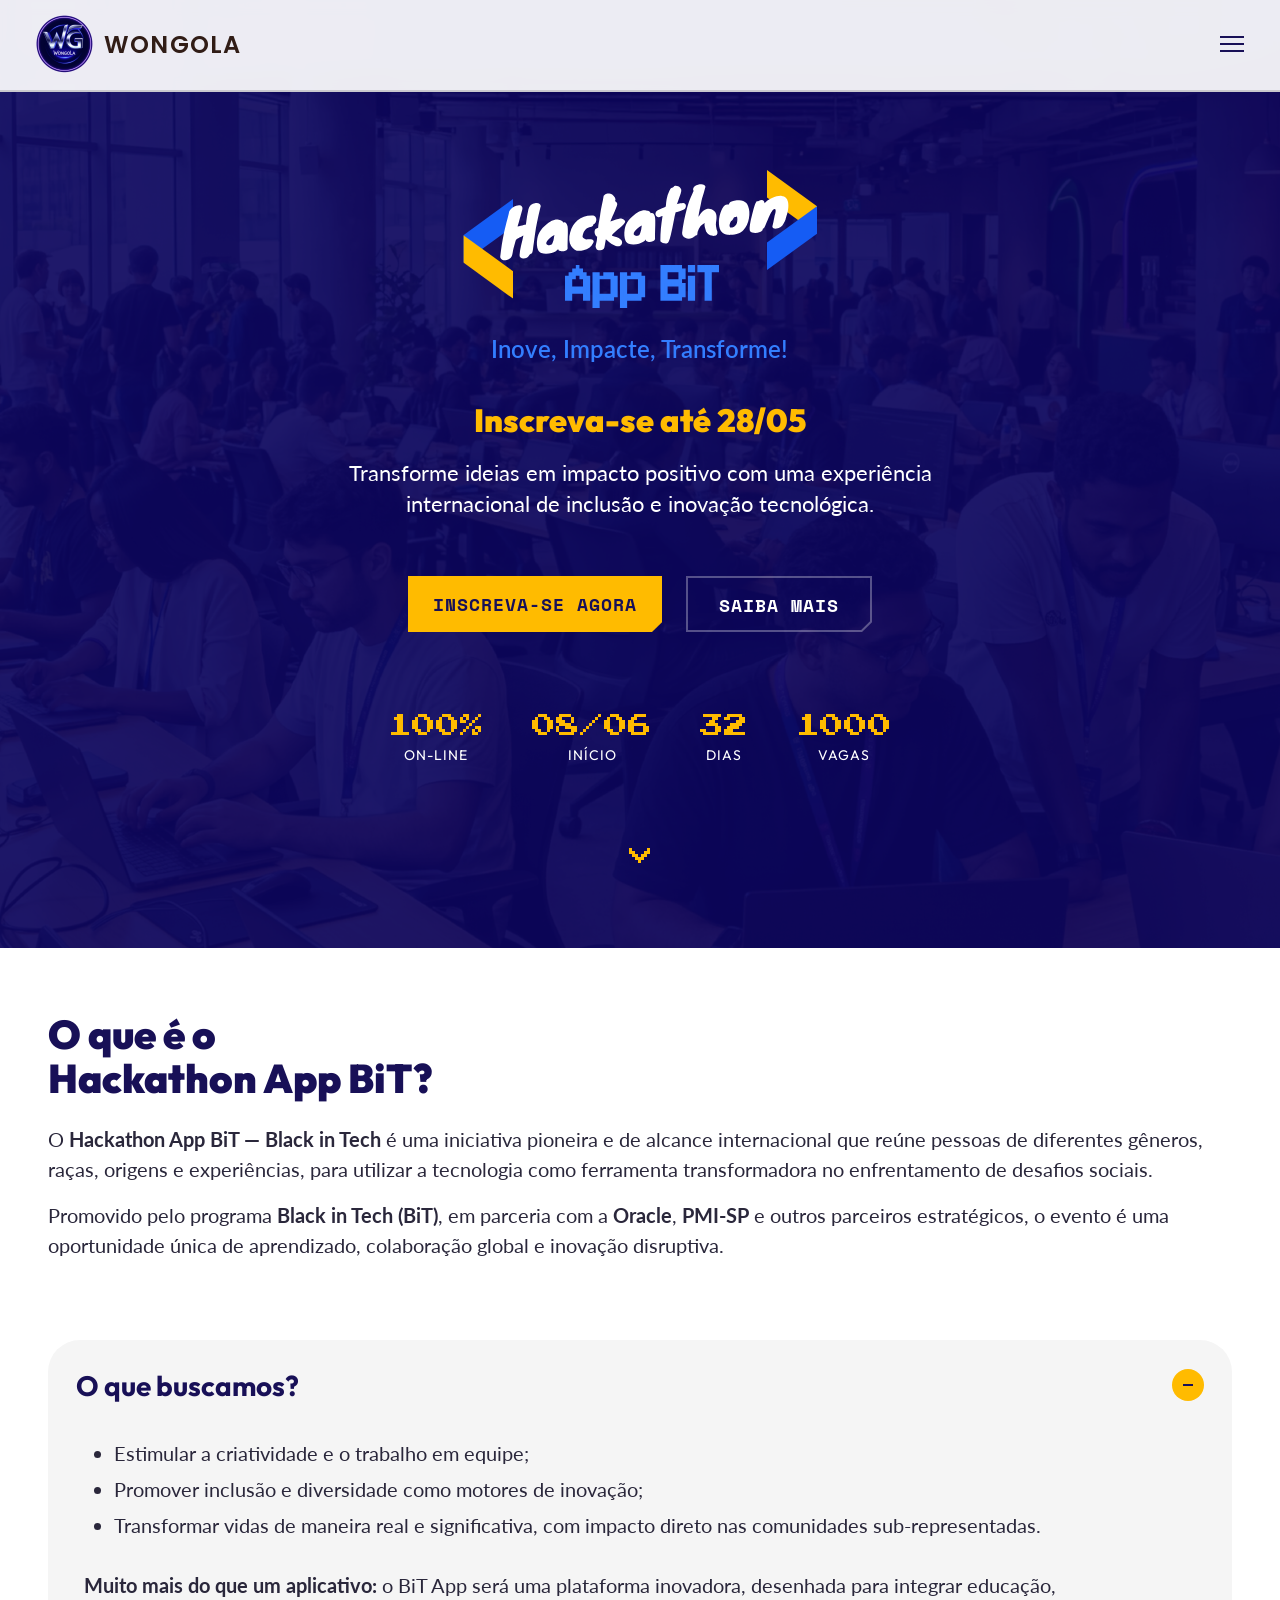
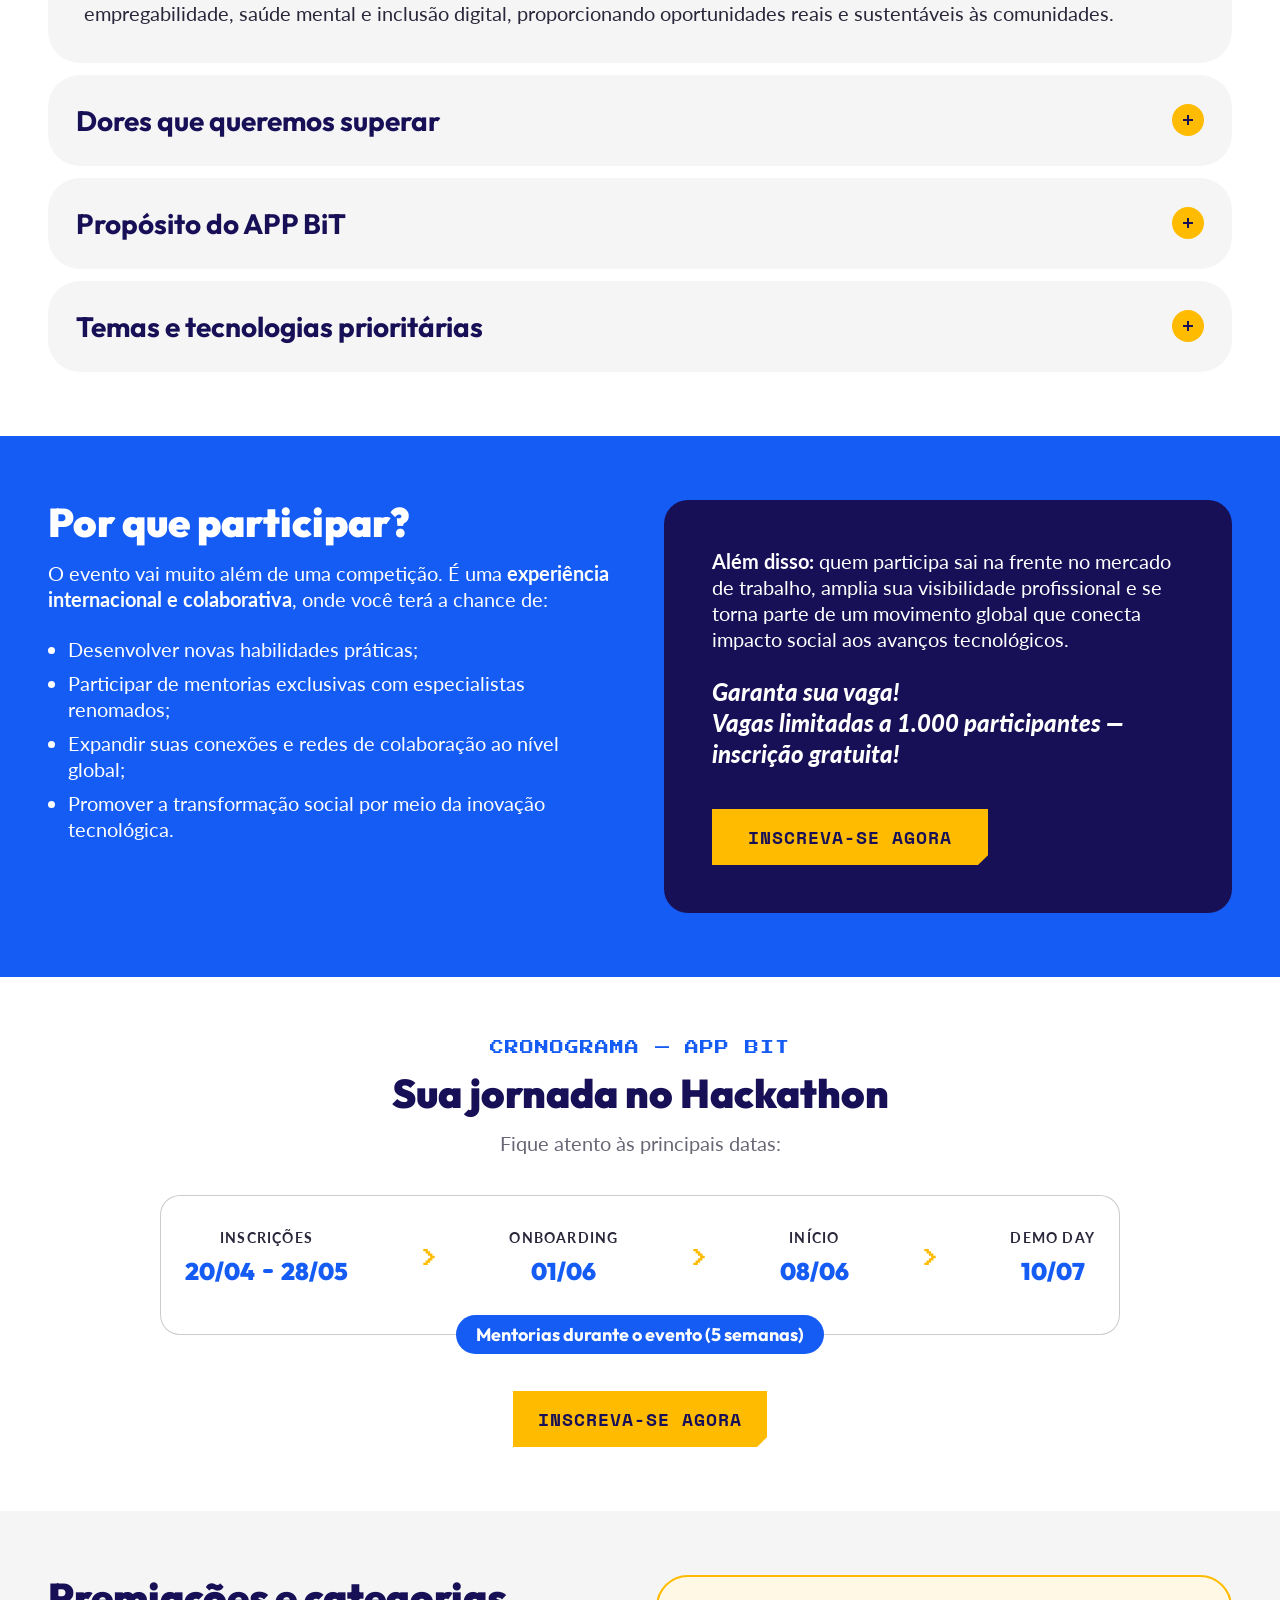
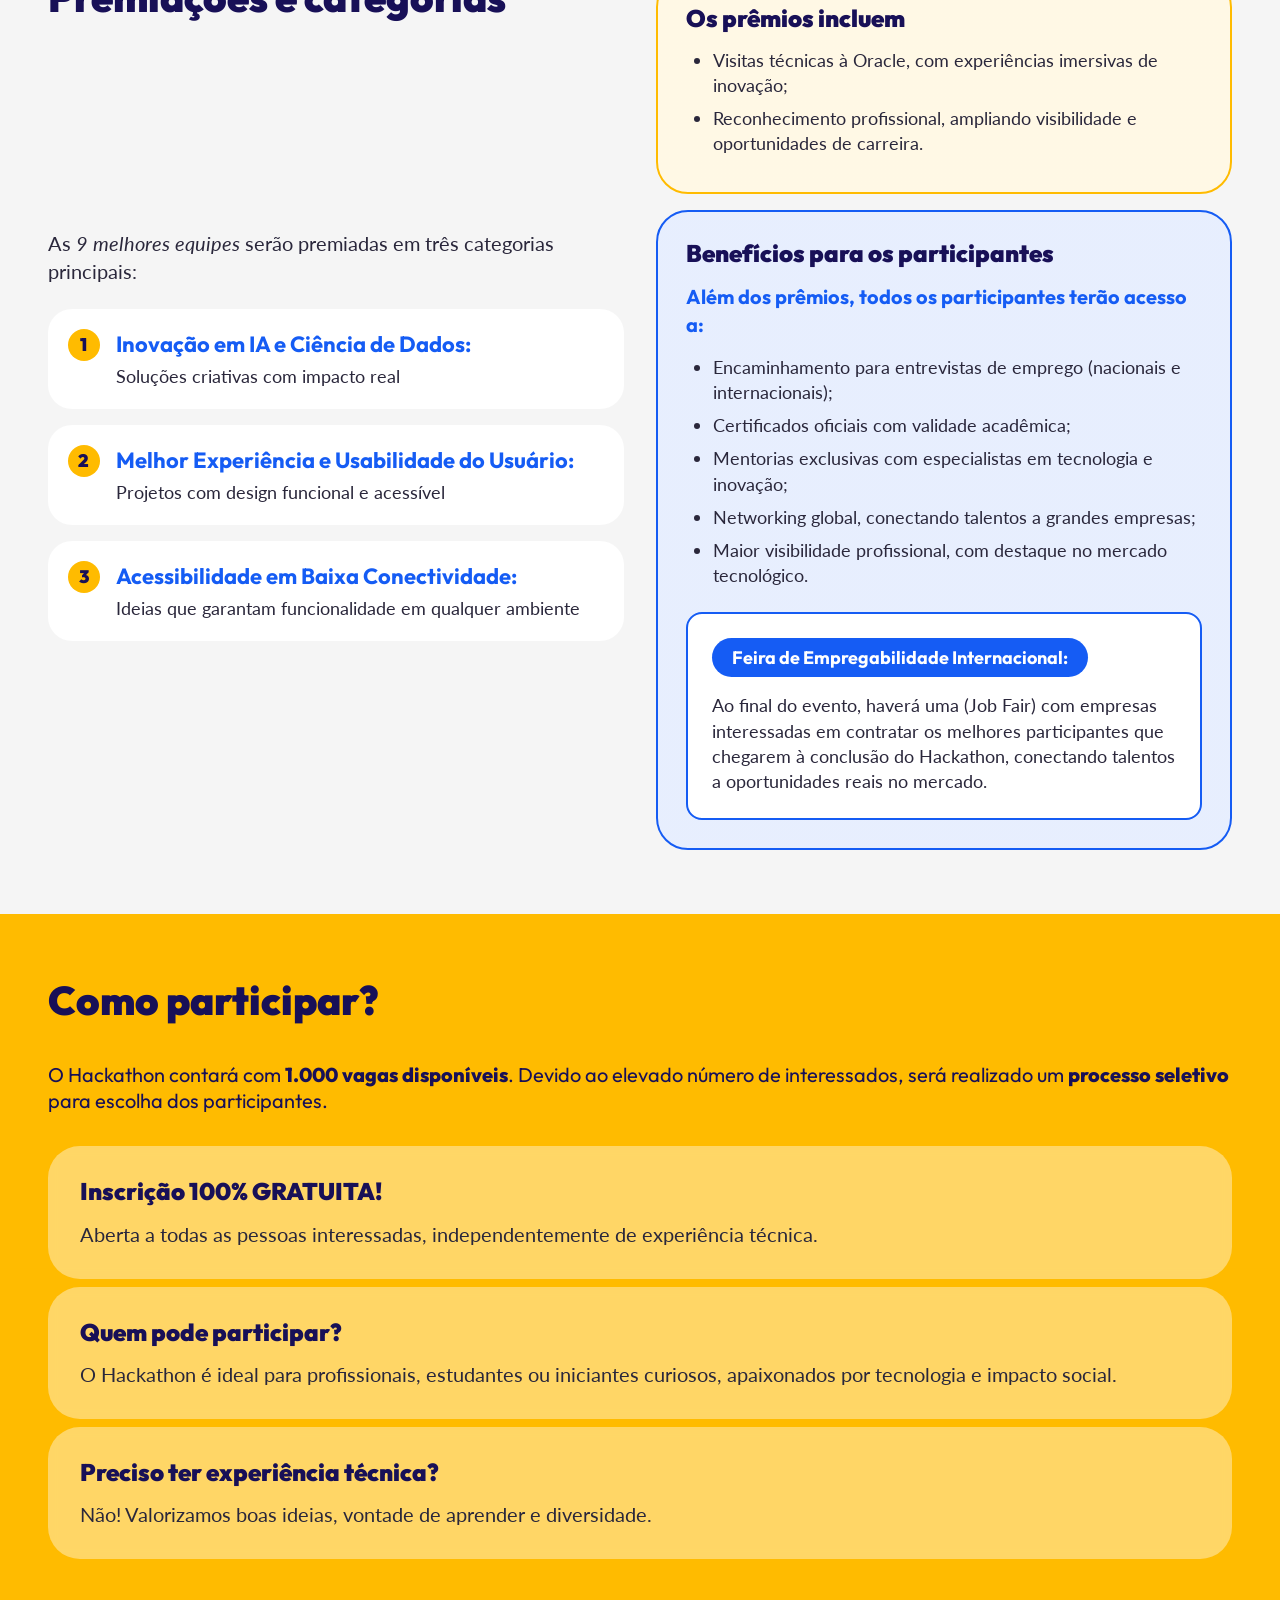
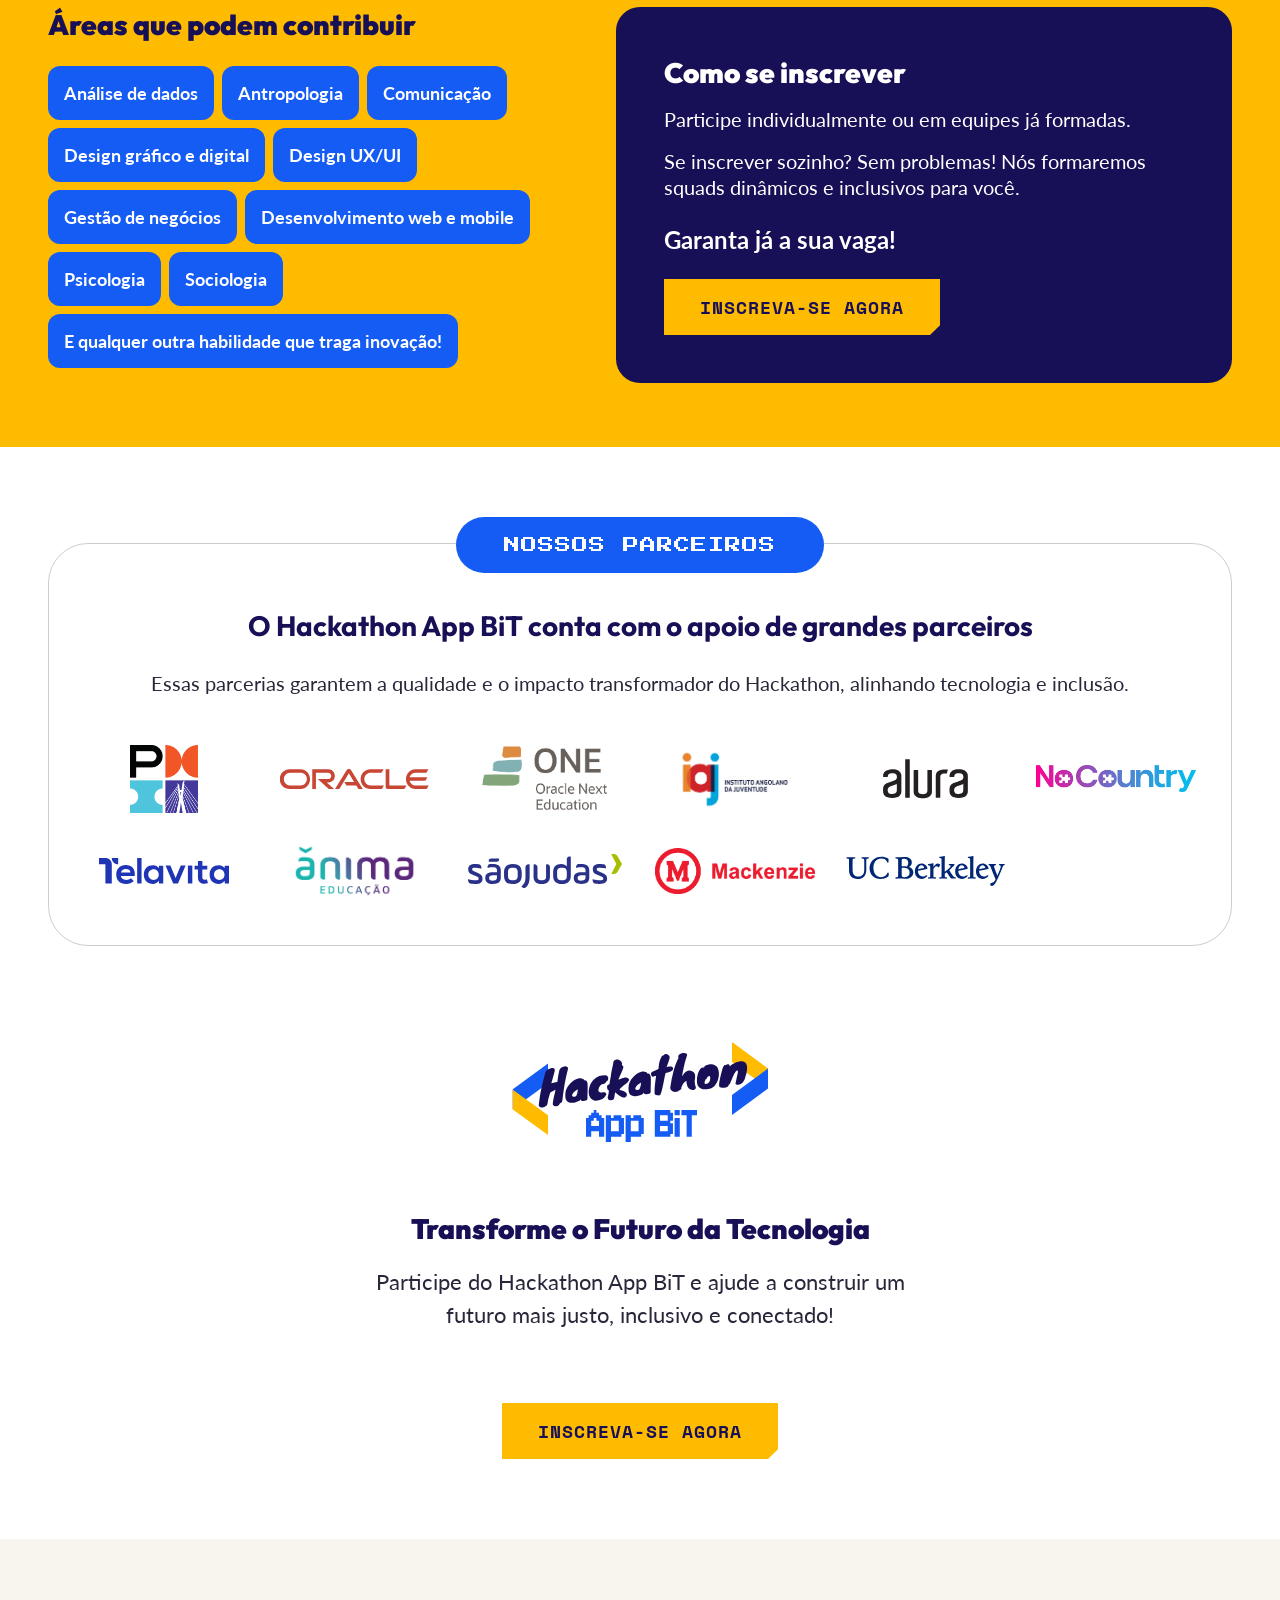
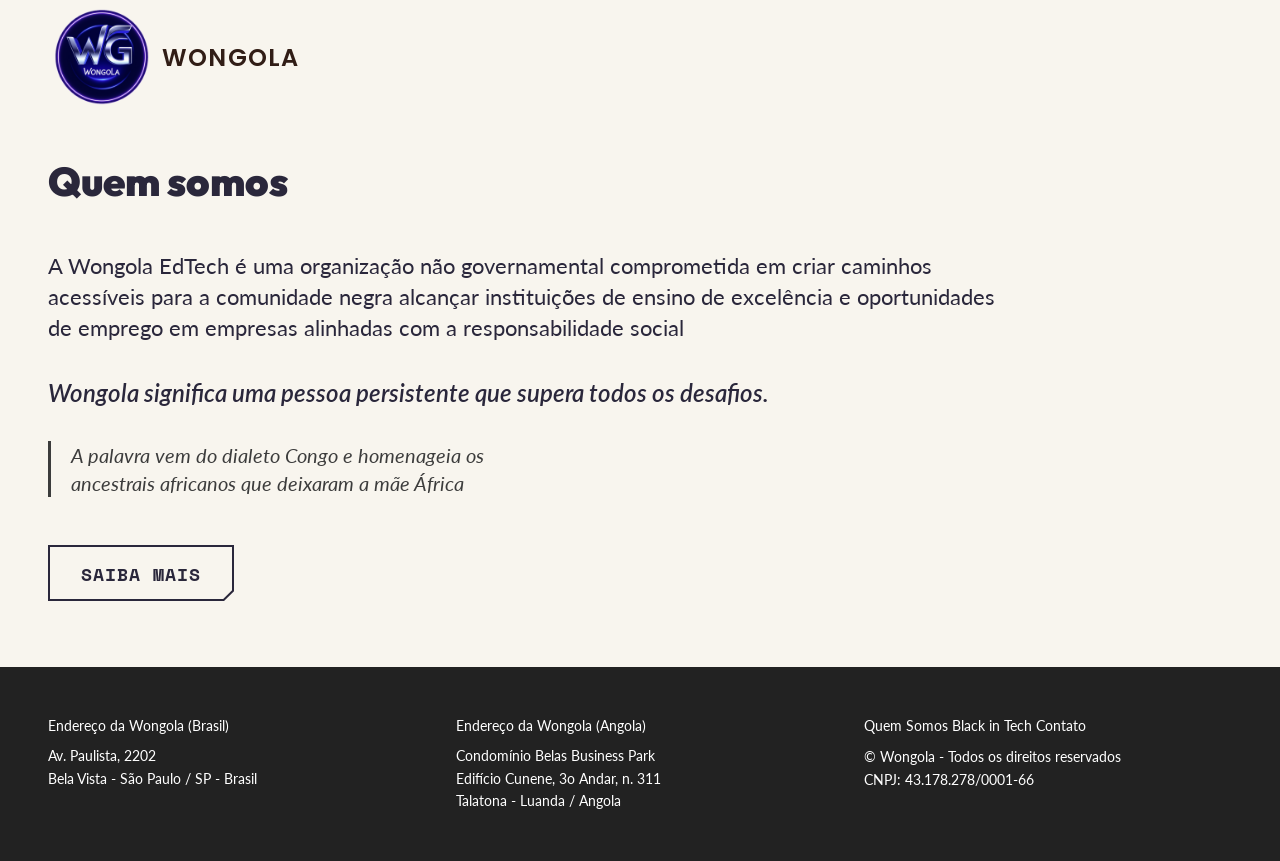
==== index.html @ 010332e9 "Revert "Refatora logos de parceiros: remove inline styles e usa altura fluida via CSS" This reverts " ====
<!DOCTYPE html>
<html lang="pt-BR">
<head>
  <meta charset="UTF-8">
  <meta name="viewport" content="width=device-width, initial-scale=1.0">
  <title>Hackathon App BiT — Wongola</title>
  <meta name="description" content="Participe do maior desafio de 2026: desenvolva o App BiT e crie soluções tecnológicas que transformam vidas.">
  <link rel="preconnect" href="https://fonts.googleapis.com">
  <link rel="preconnect" href="https://fonts.gstatic.com" crossorigin>
  <link href="https://fonts.googleapis.com/css2?family=Lato:wght@400;600;700&family=Outfit:wght@400;500;700;900&family=Poppins:wght@600&family=Press+Start+2P&family=Space+Mono:wght@700&display=swap" rel="stylesheet">
  <link rel="stylesheet" href="styles.css">
  <link rel="stylesheet" href="form-inscricao.css">
</head>
<body>

  <!-- Skip to content -->
  <a href="#sobre" class="sr-only skip-link">Pular para o conteúdo</a>

  <!-- NAV -->
  <nav class="nav" id="nav" aria-label="Navegação principal">
    <a href="https://www.wongola.com.br/" target="_blank" rel="noopener" class="nav-logo">
      <img src="assets/logo-wongola.png" alt="Wongola">
      <span class="nav-logo-text">WONGOLA</span>
    </a>
    <button class="nav-hamburger" aria-label="Menu"><span></span><span></span><span></span></button>
    <div class="nav-menu">
      <a href="#sobre" class="nav-link">Sobre</a>
      <a href="#porque" class="nav-link">Benefícios</a>
      <a href="#cronograma" class="nav-link">Cronograma</a>
      <a href="#premiacoes" class="nav-link">Premiações</a>
      <a href="#como-participar" class="nav-link">Como Participar</a>
      <a href="#parceiros" class="nav-link">Parceiros</a>
      <a href="#wongola" class="nav-link">Idealizadora</a>
      <a href="#inscricao" class="btn btn-nav">
        <svg class="btn-bg" aria-hidden="true" viewBox="0 0 142 40" fill="none"><path d="M0 0H142V33.3333L135.994 40H0V0Z" fill="#FFBB00"/></svg>
        <span>Inscreva-se</span>
      </a>
    </div>
  </nav>

  <div class="page">

  <!-- FLOATING DECORATIONS — positioned absolute in the .page container -->
  <div class="deco" aria-hidden="true">
    <!-- Blue shape top-right hero: x=1280 y=41 533x520 -->
    <img class="d d-hero-big" src="assets/deco-rect-hero-big.svg" alt="">
    <!-- Yellow diamond outline top-left hero: x=94 y=240 153x152 -->
    <img class="d d-hero-diamond" src="assets/deco-rect-hero-small.svg" alt="">
    <!-- Yellow blob left: x=-227 y=888 617x623 -->
    <img class="d d-blob-left" src="assets/deco-rect-blob-left.svg" alt="">
    <!-- Yellow diamond near sobre/porque: x=1015 y=1872 153x152 -->
    <img class="d d-diamond-mid" src="assets/deco-rect-hero-small.svg" alt="">
    <!-- Small filled square: x=1214 y=926 90x90 -->
    <div class="d d-sq-1"></div>
    <!-- Small filled square: x=81 y=1877 90x90 -->
    <div class="d d-sq-2"></div>
    <!-- Medium rotated square: x=1134 y=1972 259x259 -->
    <div class="d d-sq-3"></div>
    <!-- Background near premiacoes -->
    <div class="d d-sq-4"></div>
    <!-- Border near premiacoes -->
    <div class="d d-sq-5"></div>
    <!-- Extra decorations for new sections -->
    <div class="d d-sq-6"></div>
    <div class="d d-sq-7"></div>
  </div>

  <!-- HERO — organic navy shape with photo background -->
  <section class="hero" id="hero" aria-label="Hero">
    <img class="hero-bg" src="assets/hero-bg.png" alt="" aria-hidden="true">
    <div class="hero-content">
      <div class="hero-inner">
        <div class="hero-logo">
          <div class="hero-logo-img">
            <img class="arrow-l" src="assets/arrow-left-v2.svg" alt="">
            <img class="hack-text" src="assets/hackathon-v2.svg" alt="Hackathon">
            <img class="bit-text" src="assets/appbit-v2.svg" alt="App BiT">
            <img class="arrow-r" src="assets/arrow-right-v2.svg" alt="">
          </div>
          <p class="hero-tagline">Inove, Impacte, Transforme!</p>
        </div>
        <div class="hero-text">
          <h1 class="sr-only">Hackathon App BiT — Wongola</h1>
          <p class="hero-deadline">Inscreva-se até 28/05</p>
          <p class="hero-desc">Transforme ideias em impacto positivo com uma experiência internacional de inclusão e inovação tecnológica.</p>
        </div>
        <div class="hero-buttons">
        <a href="#inscricao" class="btn btn-primary">
          <svg class="btn-bg" aria-hidden="true" viewBox="0 0 254 56" fill="none"><path d="M0 0H254V46.1754L244.008 56H0V0Z" fill="#FFBB00"/></svg>
          <span>Inscreva-se Agora</span>
        </a>
        <a href="#sobre" class="btn btn-outline">
          <svg class="btn-bg" aria-hidden="true" viewBox="0 0 186 56" fill="none" preserveAspectRatio="none"><path d="M185 1V45.7559L175.615 55H1V1H185Z" stroke="white" stroke-opacity="0.3" stroke-width="2"/></svg>
          <span>Saiba Mais</span>
        </a>
        </div>
      </div>
      <div class="hero-stats">
        <div class="stat"><span class="stat-val">100%</span><span class="stat-lbl">ON-LINE</span></div>
        <div class="stat"><span class="stat-val">08/06</span><span class="stat-lbl">INÍCIO</span></div>
        <div class="stat"><span class="stat-val">32</span><span class="stat-lbl">DIAS</span></div>
        <div class="stat"><span class="stat-val">1000</span><span class="stat-lbl">VAGAS</span></div>
      </div>
      <a href="#sobre" class="hero-arrow"><img src="assets/icon-arrow-down.svg" alt="Ver mais"></a>
    </div>
  </section>

  <!-- O QUE É O HACKATHON APP BIT? — organic shaped photo left + text right -->
  <section class="sobre" id="sobre">
    <div class="sobre-wrap">
      <div class="sobre-img anim"><img src="assets/sobre-photo-v2.png" alt="Participantes"></div>
      <div class="sobre-content anim">
        <h2 class="h2-sobre">O que é o<br>Hackathon App BiT?</h2>
        <p class="body-sobre">O <strong>Hackathon App BiT — Black in Tech</strong> é uma iniciativa pioneira e de alcance internacional que reúne pessoas de diferentes gêneros, raças, origens e experiências, para utilizar a tecnologia como ferramenta transformadora no enfrentamento de desafios sociais.</p>
        <p class="body-sobre">Promovido pelo programa <strong>Black in Tech (BiT)</strong>, em parceria com a <strong>Oracle</strong>, <strong>PMI-SP</strong> e outros parceiros estratégicos, o evento é uma oportunidade única de aprendizado, colaboração global e inovação disruptiva.</p>
      </div>
    </div>
  </section>

  <!-- CONTENT ACCORDION — collapsible items -->
  <section class="content-accordion" id="content-accordion">
    <div class="content-accordion-wrap">
      <div class="cacc-item cacc-open" data-cacc>
        <button class="cacc-header" aria-expanded="true" aria-controls="cacc-panel-1">
          <span class="cacc-title">O que buscamos?</span>
          <img class="cacc-icon" src="assets/icon-chevron-down.svg" alt="" aria-hidden="true">
        </button>
        <div class="cacc-body" id="cacc-panel-1" role="region" aria-labelledby="cacc-title-1">
          <div class="cacc-content">
            <ul>
              <li>Estimular a criatividade e o trabalho em equipe;</li>
              <li>Promover inclusão e diversidade como motores de inovação;</li>
              <li>Transformar vidas de maneira real e significativa, com impacto direto nas comunidades sub-representadas.</li>
            </ul>
            <p><strong>Muito mais do que um aplicativo:</strong> o BiT App será uma plataforma inovadora, desenhada para integrar educação, empregabilidade, saúde mental e inclusão digital, proporcionando oportunidades reais e sustentáveis às comunidades.</p>
          </div>
        </div>
      </div>
      <div class="cacc-item" data-cacc>
        <button class="cacc-header" aria-expanded="false" aria-controls="cacc-panel-2">
          <span class="cacc-title">Dores que queremos superar</span>
          <img class="cacc-icon" src="assets/icon-chevron-right.svg" alt="" aria-hidden="true">
        </button>
        <div class="cacc-body" id="cacc-panel-2" role="region">
          <div class="cacc-content">
            <p>O Hackathon App BiT foi idealizado para enfrentar problemas históricos que limitam a inclusão de comunidades sub-representadas, especialmente da população negra, no mercado de tecnologia.</p>
            <p><strong>Os desafios incluem:</strong></p>
            <ul>
              <li>Baixa autoestima e o sentimento de inadequação, gerados pela exclusão social;</li>
              <li>Desigualdade socioeconômica, que restringe o acesso a oportunidades;</li>
              <li>Falta de senso de pertencimento, que dificulta trajetórias no setor tecnológico;</li>
              <li>Conexões restritas, que limitam o networking estratégico em ambientes profissionais.</li>
            </ul>
            <p>Nosso objetivo é <strong>romper essas barreiras</strong> e criar soluções tecnológicas que abram portas, capacitem talentos e transformem vidas.</p>
          </div>
        </div>
      </div>
      <div class="cacc-item" data-cacc>
        <button class="cacc-header" aria-expanded="false" aria-controls="cacc-panel-3">
          <span class="cacc-title">Propósito do APP BiT</span>
          <img class="cacc-icon" src="assets/icon-chevron-right.svg" alt="" aria-hidden="true">
        </button>
        <div class="cacc-body" id="cacc-panel-3" role="region">
          <div class="cacc-content">
            <p>Desenvolvido com o suporte tecnológico da <strong>Oracle, o BiT App</strong> será muito mais do que uma ferramenta digital: será um <strong>motor de transformação social</strong>, com metas claras e impacto real nas seguintes áreas:</p>
            <ul>
              <li>Educação de qualidade: Reduzir a evasão nos programas de formação;</li>
              <li>Empregabilidade: Facilitar o acesso a oportunidades de trabalho e estágios;</li>
              <li>Engajamento: Criar dinâmicas que conectem comunidades e profissionais;</li>
              <li>Mentorias personalizadas: Atender necessidades individuais de forma eficiente;</li>
              <li>Bem-estar emocional: Oferecer suporte psicológico aos participantes e suas famílias;</li>
              <li>Políticas públicas inclusivas: Fornecer dados que subsidiem iniciativas governamentais;</li>
              <li>Networking estratégico: Ampliar conexões e oportunidades no mercado global.</li>
            </ul>
          </div>
        </div>
      </div>
      <div class="cacc-item" data-cacc>
        <button class="cacc-header" aria-expanded="false" aria-controls="cacc-panel-4">
          <span class="cacc-title">Temas e tecnologias prioritárias</span>
          <img class="cacc-icon" src="assets/icon-chevron-right.svg" alt="" aria-hidden="true">
        </button>
        <div class="cacc-body" id="cacc-panel-4" role="region">
          <div class="cacc-content">
            <p>Durante o Hackathon, os participantes desenvolverão soluções voltadas para os seguintes desafios:</p>
            <ol>
              <li><strong>Agentes Inteligentes:</strong> Sistemas baseados em IA que percebem ambientes, tomam decisões e agem de forma autônoma;</li>
              <li><strong>Inclusão Digital e Social:</strong> Soluções tecnológicas que combatam a exclusão digital e empoderem comunidades sub-representadas;</li>
              <li><strong>Inteligência Artificial (IA):</strong> Ferramentas escaláveis para resolver problemas reais com inovação;</li>
              <li><strong>Saúde Mental:</strong> Soluções acessíveis para promover bem-estar psicológico de forma abrangente;</li>
              <li><strong>Usabilidade Offline e Online:</strong> Tecnologias que funcionem mesmo em ambientes com conectividade limitada.</li>
            </ol>
          </div>
        </div>
      </div>
    </div>
  </section>

  <!-- POR QUE PARTICIPAR — blue organic blob IS the section shape -->
  <section class="porque" id="porque">
    <img class="porque-bg" src="assets/porque-blue-blob-v2.svg" alt="" aria-hidden="true">
    <div class="porque-overlay">
      <div class="porque-text anim">
        <h2 class="h2 white">Por que participar?</h2>
        <p class="porque-intro">O evento vai muito além de uma competição. É uma <strong>experiência internacional e colaborativa</strong>, onde você terá a chance de:</p>
        <ul class="porque-list">
          <li>Desenvolver novas habilidades práticas;</li>
          <li>Participar de mentorias exclusivas com especialistas renomados;</li>
          <li>Expandir suas conexões e redes de colaboração ao nível global;</li>
          <li>Promover a transformação social por meio da inovação tecnológica.</li>
        </ul>
      </div>
      <img class="porque-photo anim" src="assets/porque-photo.png" alt="Hackathon participantes">
      <div class="porque-cta-box anim">
        <img class="porque-cta-shape" src="assets/porque-navy-blob.svg" alt="" aria-hidden="true">
        <div class="porque-cta-content">
          <p class="porque-cta-text"><strong>Além disso:</strong> quem participa sai na frente no mercado de trabalho, amplia sua visibilidade profissional e se torna parte de um movimento global que conecta impacto social aos avanços tecnológicos.</p>
          <p class="porque-cta-vagas"><em>Garanta sua vaga!</em><br><em>Vagas limitadas a 1.000 participantes — inscrição gratuita!</em></p>
          <a href="#inscricao" class="btn btn-primary-v2">
            <svg class="btn-bg" aria-hidden="true" viewBox="0 0 276 56" fill="none"><path d="M0 0H276V46.1754L266.008 56H0V0Z" fill="#FFBB00"/></svg>
            <span>Inscreva-se Agora</span>
          </a>
        </div>
      </div>
    </div>
  </section>

  <!-- CRONOGRAMA -->
  <section class="crono" id="cronograma">
    <div class="crono-wrap">
      <p class="label center">Cronograma — APP BIT</p>
      <h2 class="h2 center">Sua jornada no Hackathon</h2>
      <p class="crono-subtitle">Fique atento às principais datas:</p>
      <div class="timeline anim">
        <div class="tl-row">
          <div class="tl-item">
            <span class="tl-lbl">Inscrições</span>
            <div class="tl-dates"><span class="tl-date">20/04</span><span class="tl-dash"></span><span class="tl-date">28/05</span></div>
          </div>
          <svg class="tl-chev" aria-hidden="true" viewBox="0 0 15 21" fill="none"><path d="M0 21V18H3V15H6V12H9V9H6V6H3V3H0V0H6V3H9V6H12V9H15V12H12V15H9V18H6V21H0Z" fill="#FFBB00"/></svg>
          <div class="tl-item"><span class="tl-lbl">Onboarding</span><span class="tl-date">01/06</span></div>
          <svg class="tl-chev" aria-hidden="true" viewBox="0 0 15 21" fill="none"><path d="M0 21V18H3V15H6V12H9V9H6V6H3V3H0V0H6V3H9V6H12V9H15V12H12V15H9V18H6V21H0Z" fill="#FFBB00"/></svg>
          <div class="tl-item"><span class="tl-lbl">Início</span><span class="tl-date">08/06</span></div>
          <svg class="tl-chev" aria-hidden="true" viewBox="0 0 15 21" fill="none"><path d="M0 21V18H3V15H6V12H9V9H6V6H3V3H0V0H6V3H9V6H12V9H15V12H12V15H9V18H6V21H0Z" fill="#FFBB00"/></svg>
          <div class="tl-item"><span class="tl-lbl">Demo Day</span><span class="tl-date">10/07</span></div>
        </div>
        <div class="tl-pill">Mentorias durante o evento (5 semanas)</div>
      </div>
      <div class="crono-cta">
        <a href="#inscricao" class="btn btn-primary">
          <svg class="btn-bg" aria-hidden="true" viewBox="0 0 254 56" fill="none"><path d="M0 0H254V46.1754L244.008 56H0V0Z" fill="#FFBB00"/></svg>
          <span>Inscreva-se Agora</span>
        </a>
      </div>
    </div>
  </section>

  <!-- PREMIAÇÕES E CATEGORIAS -->
  <section class="premiacoes" id="premiacoes">
    <img class="premiacoes-bg" src="assets/premiacoes-bg-v2.svg" alt="" aria-hidden="true">

    <div class="premiacoes-wrap">

      <img class="premiacoes-photo" src="assets/premiacoes-photo.png" alt="Participantes do Hackathon">

      <!-- Title: full container width, Figma y=138 -->
      <h2 class="h2 anim">Premiações e categorias</h2>

      <!-- Left column: intro + categories, Figma w=601 pt-16 -->
      <div class="premiacoes-top anim">
        <p class="premiacoes-intro">As <em>9 melhores equipes</em> serão premiadas em três categorias principais:</p>
        <div class="premiacoes-categories">
          <div class="cat-card">
            <div class="cat-number">1</div>
            <div class="cat-content">
              <h3 class="cat-title">Inovação em IA e Ciência de Dados:</h3>
              <p class="cat-desc">Soluções criativas com impacto real</p>
            </div>
          </div>
          <div class="cat-card">
            <div class="cat-number">2</div>
            <div class="cat-content">
              <h3 class="cat-title">Melhor Experiência e Usabilidade do Usuário:</h3>
              <p class="cat-desc">Projetos com design funcional e acessível</p>
            </div>
          </div>
          <div class="cat-card">
            <div class="cat-number">3</div>
            <div class="cat-content">
              <h3 class="cat-title">Acessibilidade em Baixa Conectividade:</h3>
              <p class="cat-desc">Ideias que garantam funcionalidade em qualquer ambiente</p>
            </div>
          </div>
        </div>
      </div>

      <!-- Bottom row: two prize cards + trophy, Figma y=762 gap=48 -->
      <div class="premiacoes-bottom anim">
        <div class="prize-card prize-card-yellow">
          <h3 class="prize-card-title">Os prêmios incluem</h3>
          <ul class="prize-list">
            <li>Visitas técnicas à Oracle, com experiências imersivas de inovação;</li>
            <li>Reconhecimento profissional, ampliando visibilidade e oportunidades de carreira.</li>
          </ul>
        </div>
        <div class="prize-card prize-card-blue">
          <h3 class="prize-card-title">Benefícios para os participantes</h3>
          <p class="prize-card-subtitle">Além dos prêmios, todos os participantes terão acesso a:</p>
          <ul class="prize-list">
            <li>Encaminhamento para entrevistas de emprego (nacionais e internacionais);</li>
            <li>Certificados oficiais com validade acadêmica;</li>
            <li>Mentorias exclusivas com especialistas em tecnologia e inovação;</li>
            <li>Networking global, conectando talentos a grandes empresas;</li>
            <li>Maior visibilidade profissional, com destaque no mercado tecnológico.</li>
          </ul>
          <div class="prize-feira-box">
            <span class="prize-feira-badge">Feira de Empregabilidade Internacional:</span>
            <p class="prize-feira-desc">Ao final do evento, haverá uma (Job Fair) com empresas interessadas em contratar os melhores participantes que chegarem à conclusão do Hackathon, conectando talentos a oportunidades reais no mercado.</p>
          </div>
        </div>
        <!-- Trophy: absolute within bottom row, Figma x=27 y=307 -->
        <div class="premiacoes-trophy" aria-hidden="true">
          <img class="trophy-bg-shape" src="assets/trophy-bg.svg" alt="">
          <img class="trophy-union" src="assets/trophy-union.svg" alt="">
          <img class="trophy-cup-v2" src="assets/trophy-cup-v2.svg" alt="">
          <img class="trophy-pillars-v2" src="assets/trophy-pillars-v2.svg" alt="">
        </div>
      </div>

    </div>
  </section>

  <!-- COMO PARTICIPAR -->
  <section class="como" id="como-participar">
    <img class="como-bg" src="assets/como-bg.svg" alt="" aria-hidden="true">
    <div class="como-wrap">
      <h2 class="h2 anim">Como participar?</h2>
      <p class="como-intro anim">O Hackathon contará com <strong>1.000 vagas disponíveis</strong>. Devido ao elevado número de interessados, será realizado um <strong>processo seletivo</strong> para escolha dos participantes.</p>

      <!-- 3 info cards in a row -->
      <div class="como-cards anim">
        <div class="como-card">
          <h3 class="como-card-title">Inscrição 100% GRATUITA!</h3>
          <p class="como-card-desc">Aberta a todas as pessoas interessadas, independentemente de experiência técnica.</p>
        </div>
        <div class="como-card">
          <h3 class="como-card-title">Quem pode participar?</h3>
          <p class="como-card-desc">O Hackathon é ideal para profissionais, estudantes ou iniciantes curiosos, apaixonados por tecnologia e impacto social.</p>
        </div>
        <div class="como-card">
          <h3 class="como-card-title">Preciso ter experiência técnica?</h3>
          <p class="como-card-desc">Não! Valorizamos boas ideias, vontade de aprender e diversidade.</p>
        </div>
      </div>

      <!-- Bottom area: areas left + inscription right -->
      <div class="como-bottom">
        <!-- Areas tags -->
        <div class="como-areas anim">
          <h3 class="como-areas-title">Áreas que podem contribuir</h3>
          <div class="como-tags">
            <span class="como-tag">Análise de dados</span>
            <span class="como-tag">Antropologia</span>
            <span class="como-tag">Comunicação</span>
            <span class="como-tag">Design gráfico e digital</span>
            <span class="como-tag">Design UX/UI</span>
            <span class="como-tag">Gestão de negócios</span>
            <span class="como-tag">Desenvolvimento web e mobile</span>
            <span class="como-tag">Psicologia</span>
            <span class="como-tag">Sociologia</span>
            <span class="como-tag" style="width:286px">E qualquer outra habilidade que traga inovação!</span>
          </div>
        </div>

        <div class="como-right anim">
          <img class="como-inscr-bg" src="assets/como-inscr-bg.svg" alt="" aria-hidden="true">
          <img class="como-steps-img" src="assets/como-steps.svg" alt="" aria-hidden="true">
          <div class="como-inscr-content">
            <h3 class="como-inscr-title">Como se inscrever</h3>
            <p>Participe individualmente ou em equipes já formadas.</p>
            <p>Se inscrever sozinho? Sem problemas! Nós formaremos squads dinâmicos e inclusivos para você.</p>
            <div class="como-inscr-cta-group">
              <p class="como-inscr-cta-text"><strong>Garanta já a sua vaga!</strong></p>
              <div class="como-cta-row">
              <a href="#inscricao" class="btn btn-primary-v2">
                <svg class="btn-bg" aria-hidden="true" viewBox="0 0 276 56" fill="none"><path d="M0 0H276V46.1754L266.008 56H0V0Z" fill="#FFBB00"/></svg>
                <span>Inscreva-se Agora</span>
              </a>
              </div>
            </div>
          </div>
          <img class="como-arrow" src="assets/como-arrow.svg" alt="" aria-hidden="true">
        </div>
      </div>
    </div>
  </section>

  <!-- PARCEIROS -->
  <section class="parceiros" id="parceiros">
    <div class="parceiros-box anim">
      <span class="parceiros-pill">NOSSOS PARCEIROS</span>
      <div class="parceiros-text">
        <h2 class="parceiros-title"><strong>O Hackathon App BiT conta com o apoio de grandes parceiros</strong></h2>
        <p class="parceiros-subtitle">Essas parcerias garantem a qualidade e o impacto transformador do Hackathon, alinhando tecnologia e inclusão.</p>
      </div>
      <div class="parceiros-grid">
        <div class="parceiros-row">
          <div class="parc-tooltip-wrap">
            <img src="assets/parc-pmi.png" alt="PMI-SP" class="parc-logo" style="width:68px;height:68px">
            <span class="parc-tooltip">Gestão do Programa e Projetos</span>
          </div>
          <div class="parc-tooltip-wrap">
            <img src="assets/parc-oracle.svg" alt="Oracle" class="parc-logo" style="width:150px;height:19px">
            <span class="parc-tooltip">Parceiro Tecnológico</span>
          </div>
          <div class="parc-tooltip-wrap">
            <img src="assets/parc-oracle-one.png" alt="Oracle Next Education" class="parc-logo" style="width:127px;height:68px">
            <span class="parc-tooltip">Parceiro Tecnológico</span>
          </div>
          <div class="parc-tooltip-wrap">
            <img src="assets/parc-iaj.png" alt="Instituto Angolano da Juventude" class="parc-logo" style="width:120px;height:60px">
            <span class="parc-tooltip">Parceiro Institucional</span>
          </div>
          <div class="parc-tooltip-wrap">
            <img src="assets/parc-alura.svg" alt="Alura" class="parc-logo" style="width:85px;height:40px">
            <span class="parc-tooltip">Parceiro de Metodologia</span>
          </div>
          <div class="parc-tooltip-wrap">
            <img src="assets/parc-nocountry.png" alt="NoCountry" class="parc-logo" style="width:180px;height:30px">
            <span class="parc-tooltip">Parceiro na Gestão de Equipes</span>
          </div>
        </div>
        <div class="parceiros-row">
          <div class="parc-tooltip-wrap">
            <img src="assets/parc-telavita.svg" alt="Telavita" class="parc-logo" style="width:130px;height:26px">
            <span class="parc-tooltip">Parceiro em Requisitos de Saúde Mental</span>
          </div>
          <div class="parc-tooltip-wrap">
            <img src="assets/parc-anima.png" alt="Ânima" class="parc-logo" style="width:123px;height:52px">
            <span class="parc-tooltip">Parceiro Educacional</span>
          </div>
          <div class="parc-tooltip-wrap">
            <img src="assets/parc-saojudas.svg" alt="São Judas Tadeu" class="parc-logo" style="width:155px;height:34px">
            <span class="parc-tooltip">Comunidades Educacionais</span>
          </div>
          <div class="parc-tooltip-wrap">
            <img src="assets/parc-mackenzie.png" alt="Mackenzie" class="parc-logo" style="width:160px;height:46px">
            <span class="parc-tooltip">Comunidades Educacionais</span>
          </div>
          <div class="parc-tooltip-wrap">
            <img src="assets/parc-ucberkeley.svg" alt="UC Berkeley" class="parc-logo" style="width:171px;height:32px">
            <span class="parc-tooltip">Parceiro Educacional Internacional</span>
          </div>
        </div>
      </div>
    </div>
  </section>

  <!-- CTA + LOGO FINAL -->
  <section class="cta-final">
    <div class="cta-final-wrap anim">
      <div class="cta-final-logo">
        <div class="cta-final-logo-img">
          <img class="arrow-l" src="assets/cta-arrow-l.svg" alt="">
          <img class="hack-text" src="assets/cta-hackathon.svg" alt="Hackathon">
          <img class="bit-text" src="assets/cta-appbit.svg" alt="App BiT">
          <img class="arrow-r" src="assets/cta-arrow-r.svg" alt="">
        </div>
      </div>
      <div class="cta-final-text">
        <h2 class="cta-final-title">Transforme o Futuro da Tecnologia</h2>
        <p class="cta-final-desc">Participe do Hackathon App BiT e ajude a construir um futuro mais justo, inclusivo e conectado!</p>
      </div>
      <a href="#inscricao" class="btn btn-primary-v2">
        <svg class="btn-bg" aria-hidden="true" viewBox="0 0 276 56" fill="none"><path d="M0 0H276V46.1754L266.008 56H0V0Z" fill="#FFBB00"/></svg>
        <span>Inscreva-se Agora</span>
      </a>
    </div>
  </section>

  <!-- WONGOLA — cream bg, Africa illustration -->
  <section class="wongola" id="wongola">
    <!-- Africa illustration right side -->
    <div class="wongola-africa" aria-hidden="true">
      <img class="wongola-africa-bg" src="assets/wongola-bg-shape.svg" alt="">
      <img class="wongola-africa-border" src="assets/wongola-border-deco.svg" alt="">
      <div class="wongola-africa-map">
        <img class="wongola-map-main" src="assets/africa-map.svg" alt="">
        <img class="wongola-map-dot" src="assets/africa-dot.svg" alt="">
      </div>
    </div>

    <div class="wongola-wrap anim">
      <div class="wongola-logo">
        <img src="assets/logo-wongola.png" alt="Wongola">
        <span class="wongola-logo-text">WONGOLA</span>
      </div>
      <div class="wongola-content">
        <h2 class="h2">Quem somos</h2>
        <p class="body">A Wongola EdTech é uma organização não governamental comprometida em criar caminhos acessíveis para a comunidade negra alcançar instituições de ensino de excelência e oportunidades de emprego em empresas alinhadas com a responsabilidade social</p>
        <p class="wongola-quote">Wongola significa uma pessoa persistente que supera todos os desafios.</p>
        <div class="wongola-blockquote">
          <p>A palavra vem do dialeto Congo e homenageia os ancestrais africanos que deixaram a mãe África</p>
        </div>
      </div>
      <a href="https://www.wongola.com.br/" target="_blank" rel="noopener" class="btn btn-outline-dark">
        <svg class="btn-bg" aria-hidden="true" viewBox="0 0 186 56" fill="none" preserveAspectRatio="none"><path d="M185 1V45.7559L175.615 55H1V1H185Z" stroke="#2a273b" stroke-width="2"/></svg>
        <span>Saiba Mais</span>
      </a>
    </div>
  </section>

  <!-- FOOTER -->
  <footer class="footer">
    <div class="footer-wrap">
      <div class="footer-col">
        <p class="footer-heading">Endereço da Wongola (Brasil)</p>
        <p><a href="https://maps.google.com/?q=Av.+Paulista+2202+Bela+Vista+São+Paulo+SP+Brasil" target="_blank" rel="noopener">Av. Paulista, 2202<br>Bela Vista - São Paulo / SP - Brasil</a></p>
      </div>
      <div class="footer-col">
        <p class="footer-heading">Endereço da Wongola (Angola)</p>
        <p><a href="https://maps.google.com/?q=Belas+Business+Park+Talatona+Luanda+Angola" target="_blank" rel="noopener">Condomínio Belas Business Park<br>Edifício Cunene, 3o Andar, n. 311<br>Talatona - Luanda / Angola</a></p>
      </div>
      <div class="footer-col">
        <div class="footer-links">
          <nav aria-label="Links do rodapé">
          <a href="https://www.wongola.com.br/quemsomos.html" target="_blank" rel="noopener">Quem Somos</a>
          <a href="https://www.wongola.com.br/bit.html" target="_blank" rel="noopener">Black in Tech</a>
          <a href="https://www.wongola.com.br/contato.html" target="_blank" rel="noopener">Contato</a>
          </nav>
        </div>
        <p>&copy; Wongola - Todos os direitos reservados</p>
        <p>CNPJ: 43.178.278/0001-66</p>
      </div>
    </div>
  </footer>

  </div><!-- .page -->

  <!-- MODAL INSCRIÇÃO (fora do .page para não herdar zoom) -->
  <div class="modal-overlay" id="modal-inscricao" hidden>
    <button class="modal-close" id="modal-close" aria-label="Fechar">&times;</button>
    <div class="modal" role="dialog" aria-modal="true" aria-labelledby="modal-title">
      <h2 id="modal-title" class="sr-only">Inscrição — Hackathon App BiT</h2>
      <form class="modal-form" id="form-inscricao" novalidate>
        <div class="form-stepper-wrap">
          <div class="stepper" id="stepper">
            <div class="step-indicator active" data-step="0"><span>1</span><small>Dados pessoais</small></div>
            <div class="step-connector"></div>
            <div class="step-indicator" data-step="1"><span>2</span><small>Perfil e diversidade</small></div>
            <div class="step-connector"></div>
            <div class="step-indicator" data-step="2"><span>3</span><small>Técnico e profissional</small></div>
            <div class="step-connector"></div>
            <div class="step-indicator" data-step="3"><span>4</span><small>LGPD</small></div>
          </div>
        </div>
        <p class="form-required-note">Todos os campos são obrigatórios.</p>
        <!-- STEP 1: Dados Pessoais -->
        <div class="form-step active" data-form-step="0">
          <h3 class="form-step-title">Dados Pessoais</h3>
          <div class="form-group">
            <label class="form-label" for="nome">Nome completo <span class="req">*</span></label>
            <input class="form-input" type="text" id="nome" name="nome" required placeholder="Seu nome completo">
            <span class="form-error" role="alert" hidden>Por favor, informe seu nome completo.</span>
          </div>
          <div class="form-group">
            <label class="form-label" for="email">Email <span class="req">*</span></label>
            <input class="form-input" type="email" id="email" name="email" required placeholder="seu@email.com">
            <span class="form-error" role="alert" hidden>Por favor, informe um email válido.</span>
          </div>
          <div class="form-row">
            <div class="form-group">
              <label class="form-label" for="nacionalidade">Nacionalidade <span class="req">*</span></label>
              <select class="form-select" id="nacionalidade" name="nacionalidade" required>
                <option value="">Selecione...</option>
                <option value="Angola">Angola</option>
                <option value="Brasil">Brasil</option>
                <option value="Cabo Verde">Cabo Verde</option>
                <option value="Guiné-Bissau">Guiné-Bissau</option>
                <option value="Guiné Equatorial">Guiné Equatorial</option>
                <option value="Moçambique">Moçambique</option>
                <option value="Portugal">Portugal</option>
                <option value="São Tomé e Príncipe">São Tomé e Príncipe</option>
                <option value="Timor-Leste">Timor-Leste</option>
                <option value="Outro">Outro país</option>
              </select>
              <span class="form-error" role="alert" hidden>Por favor, selecione sua nacionalidade.</span>
            </div>
            <div class="form-group">
              <label class="form-label" for="pais-residencia">País de residência <span class="req">*</span></label>
              <select class="form-select" id="pais-residencia" name="pais_residencia" required>
                <option value="">Selecione...</option>
                <option value="Angola">Angola</option>
                <option value="Brasil">Brasil</option>
                <option value="Cabo Verde">Cabo Verde</option>
                <option value="Guiné-Bissau">Guiné-Bissau</option>
                <option value="Guiné Equatorial">Guiné Equatorial</option>
                <option value="Moçambique">Moçambique</option>
                <option value="Portugal">Portugal</option>
                <option value="São Tomé e Príncipe">São Tomé e Príncipe</option>
                <option value="Timor-Leste">Timor-Leste</option>
                <option value="Outro">Outro país</option>
              </select>
              <span class="form-error" role="alert" hidden>Por favor, selecione o país de residência.</span>
            </div>
          </div>
          <div class="form-group">
            <label class="form-label" for="whatsapp">WhatsApp com código do país <span class="req">*</span></label>
            <input class="form-input" type="tel" id="whatsapp" name="whatsapp" required placeholder="+55 11 99999-9999">
            <small class="form-hint">Número válido de WhatsApp para adicioná-lo(a) ao grupo oficial.</small>
            <span class="form-error" role="alert" hidden>Informe um número de WhatsApp válido (ex: +55 11 99999-9999).</span>
          </div>
          <fieldset class="form-group">
            <legend class="form-label">Possui perfil no LinkedIn? <span class="req">*</span></legend>
            <div class="form-radio-group" data-name="linkedin">
              <label class="form-radio-label"><input type="radio" name="linkedin" value="Não" required> Não</label>
              <label class="form-radio-label"><input type="radio" name="linkedin" value="Sim"> Sim</label>
            </div>
            <span class="form-error" role="alert" hidden>Por favor, selecione uma opção.</span>
          </fieldset>
          <div class="form-group form-conditional" id="linkedin-url-group" hidden>
            <label class="form-label" for="linkedin-url">Link do seu LinkedIn</label>
            <input class="form-input" type="url" id="linkedin-url" name="linkedin_url" placeholder="https://linkedin.com/in/seu-perfil">
            <span class="form-error" role="alert" hidden>Informe uma URL válida do LinkedIn.</span>
          </div>
        </div>
        <!-- STEP 2: Motivação e Perfil -->
        <div class="form-step" data-form-step="1">
          <h3 class="form-step-title">Motivação e Perfil</h3>
          <fieldset class="form-group">
            <legend class="form-label">Principal motivação para participar <span class="req">*</span></legend>
            <div class="form-radio-group" data-name="motivacao">
              <label class="form-radio-label"><input type="radio" name="motivacao" value="Aprender algo novo" required> Aprender algo novo</label>
              <label class="form-radio-label"><input type="radio" name="motivacao" value="Desenvolver um projeto"> Desenvolver um projeto</label>
              <label class="form-radio-label"><input type="radio" name="motivacao" value="Trabalhar em equipe"> Trabalhar em equipe</label>
              <label class="form-radio-label"><input type="radio" name="motivacao" value="Conhecer pessoas e empresas"> Conhecer pessoas e empresas</label>
              <label class="form-radio-label"><input type="radio" name="motivacao" value="Buscar oportunidades profissionais"> Buscar oportunidades profissionais</label>
              <label class="form-radio-label"><input type="radio" name="motivacao" value="Resolver desafios reais"> Resolver desafios reais</label>
              <label class="form-radio-label"><input type="radio" name="motivacao" value="Outro"> Outro</label>
            </div>
            <input class="form-input form-other-input" type="text" name="motivacao_outro" placeholder="Especifique..." hidden>
            <span class="form-error" role="alert" hidden>Por favor, selecione uma opção.</span>
          </fieldset>
          <fieldset class="form-group">
            <legend class="form-label">Horas semanais disponíveis <span class="req">*</span></legend>
            <div class="form-radio-group" data-name="horas">
              <label class="form-radio-label"><input type="radio" name="horas" value="Até 5 horas" required> Até 5 horas</label>
              <label class="form-radio-label"><input type="radio" name="horas" value="6 a 10 horas"> 6 a 10 horas</label>
              <label class="form-radio-label"><input type="radio" name="horas" value="11 a 15 horas"> 11 a 15 horas</label>
              <label class="form-radio-label"><input type="radio" name="horas" value="16 a 20 horas"> 16 a 20 horas</label>
              <label class="form-radio-label"><input type="radio" name="horas" value="Mais de 20 horas"> Mais de 20 horas</label>
              <label class="form-radio-label"><input type="radio" name="horas" value="Disponibilidade varia"> Disponibilidade varia conforme a semana</label>
            </div>
            <span class="form-error" role="alert" hidden>Por favor, selecione uma opção.</span>
          </fieldset>
          <fieldset class="form-group">
            <legend class="form-label">Autorização para contato de empresas parceiras <span class="req">*</span></legend>
            <div class="form-radio-group" data-name="contato_empresas">
              <label class="form-radio-label"><input type="radio" name="contato_empresas" value="Sim, autorizo" required> Sim, autorizo</label>
              <label class="form-radio-label"><input type="radio" name="contato_empresas" value="Não autorizo"> Não autorizo</label>
              <label class="form-radio-label"><input type="radio" name="contato_empresas" value="Autorizo somente após o Hackathon"> Autorizo somente após o Hackathon</label>
            </div>
            <span class="form-error" role="alert" hidden>Por favor, selecione uma opção.</span>
          </fieldset>
          <fieldset class="form-group">
            <legend class="form-label">Nível de experiência com tecnologia <span class="req">*</span></legend>
            <div class="form-radio-group" data-name="nivel_exp">
              <label class="form-radio-label"><input type="radio" name="nivel_exp" value="Iniciante" required> Iniciante</label>
              <label class="form-radio-label"><input type="radio" name="nivel_exp" value="Intermediário"> Intermediário</label>
              <label class="form-radio-label"><input type="radio" name="nivel_exp" value="Avançado"> Avançado</label>
              <label class="form-radio-label"><input type="radio" name="nivel_exp" value="Especialista"> Especialista</label>
            </div>
            <span class="form-error" role="alert" hidden>Por favor, selecione uma opção.</span>
          </fieldset>
          <fieldset class="form-group">
            <legend class="form-label">Área de atuação preferida <span class="req">*</span></legend>
            <div class="form-radio-group" data-name="area_atuacao">
              <label class="form-radio-label"><input type="radio" name="area_atuacao" value="Programação/Desenvolvimento" required> Programação/Desenvolvimento</label>
              <label class="form-radio-label"><input type="radio" name="area_atuacao" value="Design/UX"> Design/UX</label>
              <label class="form-radio-label"><input type="radio" name="area_atuacao" value="Gestão de Projetos"> Gestão de Projetos</label>
              <label class="form-radio-label"><input type="radio" name="area_atuacao" value="Dados/BI/IA"> Dados/BI/IA</label>
              <label class="form-radio-label"><input type="radio" name="area_atuacao" value="Produto/Ideação"> Produto/Ideação</label>
              <label class="form-radio-label"><input type="radio" name="area_atuacao" value="Não sei ainda"> Não sei ainda</label>
            </div>
            <span class="form-error" role="alert" hidden>Por favor, selecione uma opção.</span>
          </fieldset>
          <fieldset class="form-group">
            <legend class="form-label">Acesso a internet e energia <span class="req">*</span></legend>
            <div class="form-radio-group" data-name="internet">
              <label class="form-radio-label"><input type="radio" name="internet" value="Sim, sem limitações" required> Sim, sem limitações</label>
              <label class="form-radio-label"><input type="radio" name="internet" value="Sim, mas pode oscilar"> Sim, mas pode oscilar</label>
              <label class="form-radio-label"><input type="radio" name="internet" value="Não tenho certeza"> Não tenho certeza</label>
              <label class="form-radio-label"><input type="radio" name="internet" value="Enfrento dificuldades frequentes"> Enfrento dificuldades frequentes</label>
            </div>
            <span class="form-error" role="alert" hidden>Por favor, selecione uma opção.</span>
          </fieldset>
          <fieldset class="form-group">
            <legend class="form-label">Formato de participação <span class="req">*</span></legend>
            <div class="form-radio-group" data-name="formato">
              <label class="form-radio-label"><input type="radio" name="formato" value="Como parte de uma equipe" required> Como parte de uma equipe</label>
              <label class="form-radio-label"><input type="radio" name="formato" value="Como líder de equipe"> Como líder de equipe</label>
              <label class="form-radio-label"><input type="radio" name="formato" value="Individualmente"> Individualmente</label>
              <label class="form-radio-label"><input type="radio" name="formato" value="Aberto a qualquer formato"> Aberto a qualquer formato</label>
            </div>
            <span class="form-error" role="alert" hidden>Por favor, selecione uma opção.</span>
          </fieldset>
          <fieldset class="form-group">
            <legend class="form-label">Experiência com ferramentas de colaboração <small>(Miro, Notion, Figma, GitHub)</small> <span class="req">*</span></legend>
            <div class="form-radio-group" data-name="ferramentas">
              <label class="form-radio-label"><input type="radio" name="ferramentas" value="Sim, uso com frequência" required> Sim, uso com frequência</label>
              <label class="form-radio-label"><input type="radio" name="ferramentas" value="Já usei algumas vezes"> Já usei algumas vezes</label>
              <label class="form-radio-label"><input type="radio" name="ferramentas" value="Conheço, mas nunca usei"> Conheço, mas nunca usei</label>
              <label class="form-radio-label"><input type="radio" name="ferramentas" value="Não conheço nenhuma"> Não conheço nenhuma</label>
            </div>
            <span class="form-error" role="alert" hidden>Por favor, selecione uma opção.</span>
          </fieldset>
          <fieldset class="form-group">
            <legend class="form-label">Necessidades de acessibilidade <span class="req">*</span></legend>
            <div class="form-radio-group" data-name="acessibilidade">
              <label class="form-radio-label"><input type="radio" name="acessibilidade" value="Não" required> Não</label>
              <label class="form-radio-label"><input type="radio" name="acessibilidade" value="Acessibilidade digital"> Acessibilidade digital (leitor de tela, contraste, navegação adaptada)</label>
              <label class="form-radio-label"><input type="radio" name="acessibilidade" value="Acessibilidade física"> Acessibilidade física (mobilidade, espaço adequado)</label>
              <label class="form-radio-label"><input type="radio" name="acessibilidade" value="Acessibilidade comunicacional"> Acessibilidade comunicacional (legendas, interpretação)</label>
              <label class="form-radio-label"><input type="radio" name="acessibilidade" value="Outra"> Outra necessidade</label>
            </div>
            <input class="form-input form-other-input" type="text" name="acessibilidade_outra" placeholder="Especifique sua necessidade..." hidden>
            <span class="form-error" role="alert" hidden>Por favor, selecione uma opção.</span>
          </fieldset>

          <!-- Diversidade e Inclusão (merged) -->
          <hr class="form-divider">
          <h4 class="form-section-subtitle">Diversidade e Inclusão</h4>
          <p class="form-step-desc">O Hackathon App BiT é <strong>aberto a todas as pessoas</strong> com interesse e capacidade técnica para desenvolver um aplicativo, independentemente de raça, cor ou origem. As perguntas abaixo <strong>não são critério de exclusão ou seleção</strong>.</p>
          <fieldset class="form-group">
            <legend class="form-label">Autodeclaração racial <span class="req">*</span></legend>
            <div class="form-radio-group" data-name="autodeclaracao">
              <label class="form-radio-label"><input type="radio" name="autodeclaracao" value="Preta" required> Preta</label>
              <label class="form-radio-label"><input type="radio" name="autodeclaracao" value="Parda"> Parda</label>
              <label class="form-radio-label"><input type="radio" name="autodeclaracao" value="Branca"> Branca</label>
              <label class="form-radio-label"><input type="radio" name="autodeclaracao" value="Amarela"> Amarela</label>
              <label class="form-radio-label"><input type="radio" name="autodeclaracao" value="Indígena"> Indígena</label>
              <label class="form-radio-label"><input type="radio" name="autodeclaracao" value="Prefiro não declarar"> Prefiro não declarar</label>
            </div>
            <span class="form-error" role="alert" hidden>Por favor, selecione uma opção.</span>
          </fieldset>
          <fieldset class="form-group">
            <legend class="form-label">Autoriza o uso da autodeclaração para convites futuros relacionados a bolsas, mentorias ou ações afirmativas? <span class="req">*</span></legend>
            <div class="form-radio-group" data-name="autoriza_autodeclaracao">
              <label class="form-radio-label"><input type="radio" name="autoriza_autodeclaracao" value="Sim" required> Sim</label>
              <label class="form-radio-label"><input type="radio" name="autoriza_autodeclaracao" value="Não"> Não</label>
            </div>
            <span class="form-error" role="alert" hidden>Por favor, selecione uma opção.</span>
          </fieldset>
        </div>
        <!-- STEP 3: Questões Técnicas + Profissional -->
        <div class="form-step" data-form-step="2">
          <h3 class="form-step-title">Questões Técnicas</h3>
          <fieldset class="form-group">
            <legend class="form-label">Linguagens de programação <small>(selecione todas que se aplicam)</small> <span class="req">*</span></legend>
            <div class="form-checkbox-group" data-name="linguagens">
              <label class="form-checkbox-label"><input type="checkbox" name="linguagens" value="JavaScript"> JavaScript</label>
              <label class="form-checkbox-label"><input type="checkbox" name="linguagens" value="Python"> Python</label>
              <label class="form-checkbox-label"><input type="checkbox" name="linguagens" value="Java"> Java</label>
              <label class="form-checkbox-label"><input type="checkbox" name="linguagens" value="TypeScript"> TypeScript</label>
              <label class="form-checkbox-label"><input type="checkbox" name="linguagens" value="Kotlin"> Kotlin</label>
              <label class="form-checkbox-label"><input type="checkbox" name="linguagens" value="Swift"> Swift</label>
              <label class="form-checkbox-label"><input type="checkbox" name="linguagens" value="PHP"> PHP</label>
              <label class="form-checkbox-label"><input type="checkbox" name="linguagens" value="C#"> C#</label>
              <label class="form-checkbox-label"><input type="checkbox" name="linguagens" value="Go"> Go</label>
              <label class="form-checkbox-label"><input type="checkbox" name="linguagens" value="Ruby"> Ruby</label>
              <label class="form-checkbox-label"><input type="checkbox" name="linguagens" value="Outra"> Outra(s)</label>
              <label class="form-checkbox-label"><input type="checkbox" name="linguagens" value="Iniciante"> Ainda estou em formação/iniciante</label>
            </div>
            <input class="form-input form-other-input" type="text" name="linguagens_outra" placeholder="Quais linguagens?" hidden>
            <span class="form-error" role="alert" hidden>Por favor, selecione pelo menos uma opção.</span>
          </fieldset>
          <fieldset class="form-group">
            <legend class="form-label">Áreas de desenvolvimento <small>(selecione todas que se aplicam)</small> <span class="req">*</span></legend>
            <div class="form-checkbox-group" data-name="areas_dev">
              <label class="form-checkbox-label"><input type="checkbox" name="areas_dev" value="Front-end (Web)"> Front-end (Web)</label>
              <label class="form-checkbox-label"><input type="checkbox" name="areas_dev" value="Back-end"> Back-end</label>
              <label class="form-checkbox-label"><input type="checkbox" name="areas_dev" value="Mobile (Android/iOS)"> Mobile (Android/iOS)</label>
              <label class="form-checkbox-label"><input type="checkbox" name="areas_dev" value="Full Stack"> Full Stack</label>
              <label class="form-checkbox-label"><input type="checkbox" name="areas_dev" value="UX/UI Design"> UX/UI Design</label>
              <label class="form-checkbox-label"><input type="checkbox" name="areas_dev" value="Data/BI/Analytics"> Data/BI/Analytics</label>
              <label class="form-checkbox-label"><input type="checkbox" name="areas_dev" value="Cloud/DevOps"> Cloud/DevOps</label>
              <label class="form-checkbox-label"><input type="checkbox" name="areas_dev" value="Produto/Gestão"> Produto/Gestão</label>
              <label class="form-checkbox-label"><input type="checkbox" name="areas_dev" value="Quero aprender"> Nunca desenvolvi um app, mas quero aprender</label>
            </div>
            <span class="form-error" role="alert" hidden>Por favor, selecione pelo menos uma opção.</span>
          </fieldset>
          <fieldset class="form-group">
            <legend class="form-label">Nível de experiência em desenvolvimento <span class="req">*</span></legend>
            <div class="form-radio-group" data-name="nivel_dev">
              <label class="form-radio-label"><input type="radio" name="nivel_dev" value="Iniciante" required> Iniciante (aprendendo agora)</label>
              <label class="form-radio-label"><input type="radio" name="nivel_dev" value="Júnior"> Júnior (projetos simples ou acadêmicos)</label>
              <label class="form-radio-label"><input type="radio" name="nivel_dev" value="Pleno"> Pleno (projetos reais)</label>
              <label class="form-radio-label"><input type="radio" name="nivel_dev" value="Sênior"> Sênior (ampla experiência profissional)</label>
            </div>
            <span class="form-error" role="alert" hidden>Por favor, selecione uma opção.</span>
          </fieldset>

          <!-- Situação Profissional (merged) -->
          <hr class="form-divider">
          <h4 class="form-section-subtitle">Situação Profissional</h4>
          <fieldset class="form-group">
            <legend class="form-label">Qual é sua situação profissional atual? <span class="req">*</span></legend>
            <div class="form-radio-group" data-name="situacao">
              <label class="form-radio-label"><input type="radio" name="situacao" value="Empregado(a) na área de tecnologia" required> Empregado(a) na área de tecnologia</label>
              <label class="form-radio-label"><input type="radio" name="situacao" value="Empregado(a) fora da área de tecnologia"> Empregado(a) fora da área de tecnologia</label>
              <label class="form-radio-label"><input type="radio" name="situacao" value="Desempregado(a)"> Desempregado(a)</label>
              <label class="form-radio-label"><input type="radio" name="situacao" value="Estudante sem vínculo profissional"> Estudante sem vínculo profissional</label>
              <label class="form-radio-label"><input type="radio" name="situacao" value="Freelancer/Autônomo(a)"> Freelancer/Autônomo(a)</label>
              <label class="form-radio-label"><input type="radio" name="situacao" value="Outro"> Outro</label>
            </div>
            <input class="form-input form-other-input" type="text" name="situacao_outro" placeholder="Especifique..." hidden>
            <span class="form-error" role="alert" hidden>Por favor, selecione uma opção.</span>
          </fieldset>
        </div>
        <!-- STEP 4: LGPD -->
        <div class="form-step" data-form-step="3">
          <h3 class="form-step-title">Termos e Consentimento</h3>
          <div class="form-lgpd-box">
            <h4>Lei Geral de Proteção de Dados Pessoais — LGPD</h4>
            <p>Em conformidade com a <strong>Lei nº 13.709/2018 (LGPD)</strong>, informamos que os dados pessoais coletados neste formulário serão utilizados exclusivamente para:</p>
            <ul>
              <li>Organização e execução do Hackathon App Black in Tech;</li>
              <li>Análises de perfil e diversidade;</li>
              <li>Melhoria contínua do programa;</li>
              <li>Convites futuros para bolsas, mentorias e ações afirmativas.</li>
            </ul>
            <p>Informações sensíveis (como autodeclaração racial) serão utilizadas apenas para <strong>fins estatísticos</strong>, tratadas com segurança e confidencialidade, e <strong>não compartilhadas com terceiros</strong>, exceto quando estritamente necessário para a execução do programa.</p>
          </div>
          <div class="form-group">
            <label class="form-checkbox-label form-lgpd-check">
              <input type="checkbox" id="lgpd-consent" name="lgpd_consent" required>
              <span>Declaro que li e concordo com o tratamento dos meus dados pessoais conforme descrito acima. <span class="req">*</span></span>
            </label>
            <span class="form-error" role="alert" hidden>Você precisa aceitar os termos para enviar sua inscrição.</span>
          </div>
        </div>
        <!-- Navigation -->
        <div class="form-nav">
          <button type="button" class="form-btn form-btn-prev" id="btn-cancel">
            <svg class="form-btn-bg" aria-hidden="true" viewBox="0 0 186 56" fill="none"><path d="M185 1V45.7559L175.615 55H1V1H185Z" stroke="#2a273b" stroke-width="2"/></svg>
            <span>Cancelar</span>
          </button>
          <button type="button" class="form-btn form-btn-prev" id="btn-prev" hidden>
            <svg class="form-btn-bg" aria-hidden="true" viewBox="0 0 186 56" fill="none"><path d="M185 1V45.7559L175.615 55H1V1H185Z" stroke="#2a273b" stroke-width="2"/></svg>
            <span>Voltar</span>
          </button>
          <button type="button" class="form-btn form-btn-next" id="btn-next">
            <svg class="form-btn-bg" aria-hidden="true" viewBox="0 0 276 56" fill="none"><path d="M0 0H276V46.1754L266.008 56H0V0Z" fill="#FFBB00"/></svg>
            <span>Próximo</span>
          </button>
          <button type="submit" class="form-btn form-btn-submit" id="btn-submit" hidden>
            <svg class="form-btn-bg" aria-hidden="true" viewBox="0 0 276 56" fill="none"><path d="M0 0H276V46.1754L266.008 56H0V0Z" fill="#FFBB00"/></svg>
            <span>Enviar Inscrição</span>
          </button>
        </div>
      </form>
      <!-- Success -->
      <div class="modal-success" id="modal-success" hidden>
        <div class="success-icon">
          <svg viewBox="0 0 52 52" class="success-checkmark">
            <circle cx="26" cy="26" r="25" fill="none" stroke="#16a34a" stroke-width="2"/>
            <path fill="none" stroke="#16a34a" stroke-width="3" stroke-linecap="round" stroke-linejoin="round" d="M14 27l7 7 16-16"/>
          </svg>
        </div>
        <h3 class="success-title">Inscrição realizada com sucesso!</h3>
        <p class="success-text">Sua inscrição no <strong>Hackathon App BiT</strong> foi recebida.<br>Em breve você receberá mais informações no seu email e será adicionado(a) ao grupo oficial no WhatsApp.</p>
        <p class="success-text"><strong>Fique atento(a) às próximas etapas!</strong></p>
        <button type="button" class="form-btn form-btn-prev" id="btn-success-close" style="margin:0 auto">
          <svg class="form-btn-bg" aria-hidden="true" viewBox="0 0 186 56" fill="none"><path d="M185 1V45.7559L175.615 55H1V1H185Z" stroke="#2a273b" stroke-width="2"/></svg>
          <span>Fechar</span>
        </button>
      </div>
    </div>
  </div>

  <script src="script.js"></script>
  <script src="form-inscricao.js"></script>
</body>
</html>
---- styles.css ----
*,*::before,*::after{margin:0;padding:0;box-sizing:border-box}
:root{--navy:#181057;--blue:#155cf4;--yellow:#ffbb00;--text:#2a273b;--brown:#311d16;--white:#fff;--f-head:'Outfit',sans-serif;--f-body:'Lato',sans-serif;--f-mono:'Space Mono',monospace;--f-pixel:'Press Start 2P',cursive}
html{scroll-behavior:smooth;scroll-padding-top:60px}
[id]{scroll-margin-top:60px}
#porque{scroll-margin-top:-20px}
#premiacoes{scroll-margin-top:8px}
html,body{height:auto}
body{font-family:var(--f-body);color:var(--text);background:#222;overflow-x:hidden}
img{display:block}
a{text-decoration:none;color:inherit}
ul{list-style:none}

/* Skip to content */
.skip-link:focus{position:fixed;top:8px;left:8px;z-index:99999;padding:12px 24px;background:var(--yellow);color:var(--navy);font-family:var(--f-mono);font-weight:700;font-size:16px;border-radius:8px;clip:auto;width:auto;height:auto;outline:2px solid var(--navy)}

/* Focus visible */
.btn:focus-visible,.nav-link:focus-visible,.nav-hamburger:focus-visible,.cacc-header:focus-visible{outline:2px solid var(--blue);outline-offset:2px;border-radius:4px}

.anim{opacity:0;transform:translateY(30px);transition:opacity .6s ease,transform .6s ease}
.anim.visible{opacity:1;transform:translateY(0)}

.page{position:relative;overflow:hidden;background:var(--white)}

/* Floating decorations — absolute within .page */
.deco{position:absolute;top:0;left:0;right:0;width:100%;height:100%;pointer-events:none;z-index:3;overflow:hidden}
.d{position:absolute;pointer-events:auto;cursor:default;will-change:transform}

/* Positions from Figma LP frame (1440px). */
.d-hero-big{top:41px;right:-93px;width:533px;height:520px}
.d-hero-diamond{top:240px;left:40px;width:153px;height:152px}
.d-blob-left{top:888px;left:-227px;width:617px;height:623px}
.d-diamond-mid{top:1872px;right:40px;width:153px;height:152px}
.d-sq-1{top:926px;right:10px;width:90px;height:90px;background:var(--yellow);border-radius:20px;opacity:.2;--base-rot:rotate(-18deg)}
.d-sq-2{top:1877px;left:40px;width:90px;height:90px;background:var(--blue);border-radius:20px;opacity:.2;--base-rot:rotate(-18deg)}
.d-sq-3{top:1972px;right:-80px;width:259px;height:259px;background:var(--yellow);border-radius:60px;opacity:.2;--base-rot:rotate(-43deg)}
.d-sq-4{top:5800px;right:-60px;width:250px;height:241px;background:var(--yellow);border-radius:50px;opacity:.2;--base-rot:rotate(-43deg)}
.d-sq-5{top:6000px;left:-40px;width:110px;height:107px;border:3px solid var(--blue);border-radius:16px;opacity:.25;--base-rot:rotate(24deg)}
.d-sq-6{top:7200px;right:40px;width:150px;height:150px;background:var(--blue);border-radius:30px;opacity:.15;--base-rot:rotate(-25deg)}
.d-sq-7{top:8400px;left:-20px;width:200px;height:200px;background:var(--yellow);border-radius:40px;opacity:.15;--base-rot:rotate(15deg)}


.label{font-family:var(--f-pixel);font-size:14px;color:var(--blue);text-transform:uppercase;letter-spacing:1px;margin-bottom:16px}
.label.center{text-align:center}
.h2{font-family:var(--f-head);font-weight:900;font-size:48px;color:var(--navy);line-height:1.1;margin-bottom:16px}
.h2.center{text-align:center}
.h2.white{color:var(--white)}
.h2 .hl{color:var(--blue)}
.body{font-family:var(--f-body);font-size:24px;color:var(--text);line-height:1.4;padding-top:16px}
.body.white{color:var(--white)}

/* Buttons */
.btn{position:relative;display:inline-flex;align-items:center;justify-content:center;font-family:var(--f-mono);font-weight:700;letter-spacing:1px;text-transform:uppercase;cursor:pointer;border:none;background:none;transition:transform .2s,filter .2s}
.btn:hover{transform:translateY(-2px);filter:brightness(1.05)}
.btn .btn-bg{position:absolute;inset:0;z-index:0}
.btn span{position:relative;z-index:1}
.btn-primary{width:254px;height:56px;font-size:18px;color:var(--navy)}
.btn-primary-v2{width:276px;height:56px;font-size:18px;color:var(--navy)}
.btn-outline{width:186px;height:58px;font-size:18px;color:var(--white);transition:color .3s ease,transform .2s}
.btn-outline:hover{color:#2A273B}
.btn-outline:hover .btn-bg path{fill:#fff;stroke:#fff;stroke-opacity:1}
.btn-outline .btn-bg path{transition:fill .3s ease,stroke .3s ease}
.btn-nav{width:142px;height:40px;font-size:14px;color:var(--navy)}

/* NAV */
.nav{position:fixed;top:0;left:0;right:0;z-index:10000;display:flex;align-items:center;justify-content:space-between;padding:12px 32px 14px;background:rgba(255,255,255,.92);backdrop-filter:blur(8px);-webkit-backdrop-filter:blur(8px);border-bottom:2px solid rgba(62,62,62,.2);transition:box-shadow .3s}
.nav.scrolled{box-shadow:0 2px 20px rgba(0,0,0,.1)}
.nav-logo{display:flex;align-items:center;gap:8px}
.nav-logo img{width:64px;height:64px;border-radius:50%;object-fit:cover}
.nav-logo-text{font-family:'Poppins',sans-serif;font-weight:600;font-size:24px;color:var(--brown);letter-spacing:1.2px}
.nav-menu{display:flex;align-items:center;gap:24px}
.nav-link{font-family:var(--f-mono);font-weight:700;font-size:14px;color:var(--navy);letter-spacing:1px;text-transform:uppercase;transition:color .2s}
.nav-link:hover{color:var(--blue)}
.nav-hamburger{display:none;flex-direction:column;gap:5px;cursor:pointer;background:none;border:none;padding:4px}
.nav-hamburger span{display:block;width:24px;height:2px;background:var(--navy);transition:transform .3s,opacity .3s}

/* ================================================
   HERO — photo bg with navy overlay, organic edge
   ================================================ */
.hero{
  position:relative;
  padding:0;
  overflow:hidden;
}
.hero-bg{
  display:block;
  width:2260px;
  max-width:none;
  height:auto;
  margin:0 auto;
  position:relative;
  left:-150px;
  pointer-events:none;
}
.hero-content{
  position:absolute;z-index:2;
  top:200px;left:0;right:0;
  display:flex;flex-direction:column;align-items:center;
  gap:64px;max-width:680px;
  margin:0 auto;
  padding:0 20px;
}
.hero-inner{
  display:flex;flex-direction:column;align-items:center;
  gap:48px;width:100%;
}

/* Logo — preserve aspect ratio */
.hero-logo{display:flex;flex-direction:column;align-items:center;gap:24px}
.hero-logo-img{
  position:relative;
  height:180px;
  aspect-ratio:507/200;
}
.hero-logo-img img{position:absolute;height:auto}
.hero-logo-img .arrow-r{right:0;top:0;width:14.2%;z-index:0}
.hero-logo-img .arrow-l{left:0;top:21%;width:14.2%;transform:rotate(180deg);z-index:0}
.hero-logo-img .hack-text{left:9.1%;top:9.5%;width:83.4%;z-index:1}
.hero-logo-img .bit-text{left:28.9%;top:68%;width:43.4%;z-index:1}

.hero-tagline{font-family:var(--f-body);font-weight:600;font-size:24px;color:#337eff;text-align:center}
.hero-text{display:flex;flex-direction:column;align-items:center;gap:20px;width:100%}
.hero-deadline{font-family:var(--f-head);font-weight:900;font-size:36px;color:var(--yellow);text-align:center;line-height:1.1}
.hero-desc{font-size:24px;color:var(--white);text-align:center;line-height:1.4;max-width:680px}
.hero-buttons{display:flex;gap:16px;justify-content:center;flex-wrap:wrap;padding-top:16px}
.hero-stats{display:flex;gap:48px;align-items:center;padding-top:32px}

/* Arrow bounce inside hero */
.hero-arrow{
  margin-top:16px;
  width:24px;height:24px;
  animation:bounce 2s ease-in-out infinite;
}
@keyframes bounce{
  0%,100%{transform:translateY(0)}
  50%{transform:translateY(10px)}
}
.stat{display:flex;flex-direction:column;align-items:center;gap:8px}
.stat-val{font-family:var(--f-pixel);font-size:28.8px;color:var(--yellow)}
.stat-lbl{font-family:var(--f-head);font-size:14px;color:var(--white);text-transform:uppercase;letter-spacing:1px}

/* ================================================
   O QUE E O HACKATHON APP BIT — photo left, text right
   ================================================ */
.sobre{position:relative;padding:100px 0;overflow:hidden}
.sobre-wrap{display:flex;align-items:center;gap:60px;max-width:1280px;margin:0 auto;padding:0 32px}
.sobre-img{flex-shrink:0;width:620px}
.sobre-img img{width:100%;height:auto}
.sobre-content{max-width:564px}
.h2-sobre{font-family:var(--f-head);font-weight:900;font-size:48px;color:var(--navy);line-height:1.1;margin-bottom:24px}
.body-sobre{font-family:var(--f-body);font-size:22px;color:var(--text);line-height:1.5;margin-bottom:16px}
.body-sobre strong{font-weight:700}

/* ================================================
   CONTENT ACCORDION
   ================================================ */
.content-accordion{
  padding:40px 0 80px;
}
.content-accordion-wrap{
  max-width:1280px;
  margin:0 auto;
  padding:0 32px;
  display:flex;
  flex-direction:column;
  gap:12px;
}
.cacc-item{
  background:#f5f5f5;
  border-radius:32px;
  overflow:hidden;
  transition:background .3s ease;
}
.cacc-item:hover{
  background:#E2E9FA;
}
.cacc-header{
  display:flex;
  align-items:center;
  justify-content:space-between;
  width:100%;
  padding:32px;
  border:none;
  background:none;
  cursor:pointer;
  gap:16px;
  font-family:inherit;
}
.cacc-title{
  font-family:var(--f-head);
  font-weight:700;
  font-size:28px;
  color:var(--navy);
  text-align:left;
}
.cacc-icon{
  width:32px;
  height:32px;
  flex-shrink:0;
  transition:transform .3s;
}
.cacc-open .cacc-icon{
  transform:rotate(0deg);
}
.cacc-body{
  padding:0 32px;
  max-height:0;
  overflow:hidden;
  transition:max-height .5s ease, padding-bottom .5s ease;
}
.cacc-open .cacc-body{
  max-height:2000px;
  padding-bottom:32px;
}
.cacc-content{
  display:flex;
  flex-direction:column;
  gap:24px;
  padding:8px;
}
.cacc-content p{
  font-family:var(--f-body);
  font-size:20px;
  color:var(--text);
  line-height:1.4;
}
.cacc-content ul,.cacc-content ol{
  list-style:disc;
  padding-left:30px;
  font-family:var(--f-body);
  font-size:20px;
  color:var(--text);
  line-height:1.4;
}
.cacc-content ol{list-style:decimal}
.cacc-content li{margin-bottom:8px}

/* ================================================
   POR QUE PARTICIPAR — blue organic blob background
   All px values from Figma (1920px canvas). JS zoom handles scaling.
   ================================================ */
.porque{
  position:relative;
  padding:0;
  overflow:hidden;
  height:1312px;
}
.porque-bg{
  position:absolute;
  top:46px;
  left:140px;
  width:1517px;
  height:auto;
  pointer-events:none;
  z-index:0;
}

/* Centered overlay — same alignment as content-accordion-wrap */
.porque-overlay{
  position:absolute;
  top:0;left:0;right:0;bottom:0;
  max-width:1280px;
  margin:0 auto;
  padding:0 32px;
  z-index:1;
}

/* Text block: inside the centered overlay */
.porque-text{
  position:absolute;
  left:16px;
  top:247px;
  width:555px;
}
.porque-intro{
  font-family:var(--f-body);
  font-size:22px;
  color:var(--white);
  line-height:1.5;
  margin-bottom:24px;
}
.porque-list{list-style:disc;padding-left:20px;margin:24px 0}
.porque-list li{font-size:22px;color:var(--white);line-height:1.4;margin-bottom:8px}

/* Photo: absolute right side */
.porque-photo{
  position:absolute;
  top:91px;
  right:-38px;
  width:663px;
  height:auto;
}

/* CTA box: navy blob at bottom-left area */
.porque-cta-box{
  position:absolute;
  left:-41px;
  top:772px;
  width:1032px;
  height:443px;
  overflow:visible;
}
/* Navy shape behind CTA content */
.porque-cta-shape{
  position:absolute;
  left:-18px;
  top:-24px;
  width:1154px;
  height:510px;
  z-index:0;
  display:block;
  pointer-events:none;
}
/* Content inside CTA box */
.porque-cta-content{
  position:absolute;
  left:150px;
  top:81px;
  width:902px;
  z-index:1;
  display:flex;
  flex-direction:column;
  gap:24px;
}
.porque-cta-content .btn{margin-top:16px}
.porque-cta-text{
  font-family:var(--f-body);
  font-size:24px;
  color:var(--white);
  line-height:1.4;
}
.porque-cta-vagas{
  font-family:var(--f-body);
  font-size:28px;
  font-style:italic;
  font-weight:900;
  color:var(--white);
  line-height:1.3;
}

/* ================================================
   CRONOGRAMA — clean white
   ================================================ */
.crono{padding:96px 80px 220px;text-align:center}
.crono-wrap{max-width:957px;margin:0 auto}
.crono-subtitle{
  font-family:var(--f-body);
  font-size:20px;
  color:var(--text);
  text-align:center;
  margin-top:8px;
  margin-bottom:16px;
  opacity:.7;
}
.timeline{position:relative;display:flex;flex-direction:column;align-items:center;gap:16px;margin-top:48px;background:var(--white);border:1px solid rgba(0,0,0,.2);border-radius:16px;padding:32px 53px 48px}
.tl-row{display:flex;align-items:center;gap:48px}
.tl-item{display:flex;flex-direction:column;align-items:center;gap:8px}
.tl-lbl{font-family:var(--f-body);font-weight:700;font-size:16px;color:var(--text);text-transform:uppercase;letter-spacing:1.2px}
.tl-dates{display:flex;align-items:center;gap:8px}
.tl-date{font-family:var(--f-head);font-weight:900;font-size:32px;color:var(--blue)}
.tl-dash{width:10px;height:4px;background:var(--blue);border-radius:2px}
.tl-chev{width:15px;height:21px;flex-shrink:0}
.tl-pill{position:absolute;bottom:-20px;left:50%;transform:translateX(-50%);display:inline-flex;align-items:center;background:var(--blue);color:var(--white);font-family:var(--f-head);font-weight:700;font-size:20px;padding:8px 20px;border-radius:999px;white-space:nowrap}
.crono-cta{margin-top:48px;display:flex;justify-content:center}

/* ================================================
   PREMIACOES E CATEGORIAS
   All px from Figma. No vw, no percentages for positions.
   ================================================ */
.premiacoes{
  position:relative;
  padding:0;
  overflow:visible;
  height:1460px;
}
/* SVG bg: fixed width, centered with left offset */
.premiacoes-bg{
  display:block;
  width:2120px;
  max-width:none;
  height:auto;
  margin:0 auto;
  pointer-events:none;
  position:relative;
  left:-90px;
  top:-108px;
  margin-bottom:-96px;
}

/* Photo: absolute in .premiacoes */
.premiacoes-photo{
  position:absolute;
  left:681px;
  top:200px;
  width:561px;
  height:auto;
  border-radius:24px;
  display:block;
  z-index:2;
}

/* Content overlay: absolute fills section, centered, padded */
.premiacoes-wrap{
  position:absolute;
  top:0;left:0;right:0;bottom:0;
  display:flex;
  flex-direction:column;
  max-width:1248px;
  margin:0 auto;
  padding-top:138px;
  z-index:1;
}

/* Left column: categories */
.premiacoes-top{
  margin-top:16px;
  width:601px;
  display:flex;
  flex-direction:column;
  gap:24px;
  padding-top:16px;
}
.premiacoes-intro{
  font-family:var(--f-body);
  font-size:24px;
  color:var(--text);
  line-height:1.4;
}

/* Category cards */
.premiacoes-categories{
  display:flex;
  flex-direction:column;
  gap:8px;
}
.cat-card{
  background:var(--white);
  border-radius:24px;
  padding:24px;
  display:flex;
  gap:20px;
  align-items:flex-start;
}
.cat-number{
  width:40px;
  height:40px;
  min-width:40px;
  border-radius:50%;
  background:var(--yellow);
  display:flex;
  align-items:center;
  justify-content:center;
  font-family:var(--f-head);
  font-weight:900;
  font-size:20px;
  color:var(--navy);
  letter-spacing:1px;
}
.cat-content{display:flex;flex-direction:column;gap:4px;justify-content:center}
.cat-title{
  font-family:var(--f-head);
  font-weight:700;
  font-size:24px;
  color:var(--blue);
  line-height:1.4;
}
.cat-desc{
  font-family:var(--f-body);
  font-size:20px;
  color:var(--text);
  line-height:1.4;
}

/* Bottom row: two prize cards + trophy */
.premiacoes-bottom{
  margin-top:40px;
  display:grid;
  grid-template-columns:1fr 1fr;
  gap:48px;
  position:relative;
  align-items:start;
}
.prize-card{
  border-radius:32px;
  padding:32px;
  display:flex;
  flex-direction:column;
  gap:16px;
}
.prize-card-yellow{
  border:2px solid var(--yellow);
  background:linear-gradient(rgba(255,187,0,.1),rgba(255,187,0,.1)),#fff;
  position:relative;
}
.prize-card-blue{
  border:2px solid var(--blue);
  background:linear-gradient(rgba(21,92,244,.1),rgba(21,92,244,.1)),#fff;
}
.prize-card-title{
  font-family:var(--f-head);
  font-weight:900;
  font-size:28px;
  color:var(--navy);
  line-height:1.1;
  padding-left:8px;
}
.prize-card-subtitle{
  font-family:var(--f-head);
  font-weight:700;
  font-size:22px;
  color:var(--blue);
  line-height:1.4;
  padding-left:8px;
}
.prize-list{
  list-style:disc;
  padding-left:30px;
}
.prize-feira-box{
  background:#fff;
  border:2px solid #155cf4;
  border-radius:16px;
  padding:24px;
  display:flex;
  flex-direction:column;
  gap:16px;
}
.prize-feira-badge{
  display:inline-flex;
  align-items:center;
  justify-content:center;
  background:#155cf4;
  color:#fff;
  font-family:'Outfit',sans-serif;
  font-weight:700;
  font-size:20px;
  line-height:normal;
  padding:8px 20px;
  border-radius:999px;
  align-self:flex-start;
}
.prize-feira-desc{
  font-family:'Lato',sans-serif;
  font-size:20px;
  line-height:1.4;
  color:#2a273b;
}
.prize-list li{
  font-family:var(--f-body);
  font-size:20px;
  color:var(--text);
  line-height:1.4;
  margin-bottom:8px;
}

/* Trophy: absolute within bottom row */
.premiacoes-trophy{
  position:absolute;
  left:27px;
  top:307px;
  width:517px;
  height:431px;
  pointer-events:none;
  z-index:1;
}
.trophy-bg-shape{
  position:absolute;
  left:2px;
  top:50px;
  width:515px;
  height:auto;
  transform:rotate(-3.29deg);
  transform-origin:center;
}
.trophy-pillars-v2{
  position:absolute;
  top:115px;
  left:189px;
  width:301px;
  height:auto;
}
.trophy-cup-v2{
  position:absolute;
  top:0;
  left:285px;
  width:107px;
  height:auto;
}
.trophy-union{
  position:absolute;
  top:238px;
  left:0;
  width:87px;
  height:auto;
  will-change:transform;
  pointer-events:auto;
}

/* Legacy — hidden */
.premiacoes-deco{display:none}
.premiacoes-cards{display:none}

/* ================================================
   COMO PARTICIPAR
   All px from Figma.
   ================================================ */
.como{
  position:relative;
  padding:0;
  overflow:visible;
  margin-top:160px;
  margin-bottom:80px;
}
.como-bg{
  display:block;
  width:1800px;
  max-width:none;
  height:auto;
  margin:0 auto;
  pointer-events:none;
  position:relative;
  left:-120px;
  top:-40px;
}
.como-wrap{
  position:absolute;
  top:40px;left:0;right:0;bottom:0;
  display:flex;
  flex-direction:column;
  align-items:flex-start;
  max-width:1248px;
  margin:0 auto;
  padding:138px 0 100px;
}

.como-intro{
  color:#181057;
  font-family:'Outfit',sans-serif;
  font-size:1.75rem;
  font-style:normal;
  font-weight:400;
  line-height:130%;
  margin-top:16px;
}
.como-intro strong{
  font-weight:800;
}

/* 3 info cards in a row */
.como-cards{
  display:flex;
  flex-direction:row;
  gap:32px;
  margin-top:40px;
}
.como-card{
  width:380px;
  background:rgba(255,255,255,.4);
  border-radius:40px;
  padding:32px 40px;
  backdrop-filter:blur(4px);
}
.como-card-title{
  font-family:var(--f-head);
  font-weight:900;
  font-size:28px;
  color:var(--navy);
  margin-bottom:16px;
  line-height:1.1;
}
.como-card-desc{
  font-family:var(--f-body);
  font-size:20px;
  color:var(--text);
  line-height:1.3;
}

/* Bottom area: areas left + inscription right */
.como-bottom{
  display:flex;
  flex-direction:row;
  align-items:flex-start;
  width:100%;
  margin-top:60px;
  position:static;
}

/* Areas tags — left side */
.como-areas{
  width:454px;
  flex-shrink:0;
}
.como-areas-title{
  font-family:var(--f-head);
  font-weight:900;
  font-size:28px;
  color:var(--navy);
  margin-bottom:32px;
}
.como-tags{
  display:flex;
  flex-wrap:wrap;
  gap:8px;
  width:420px;
}
.como-tag{
  background:var(--blue);
  color:var(--white);
  font-family:var(--f-body);
  font-size:20px;
  padding:8px 16px 10px;
  border-radius:12px;
}

/* Inscription — positioned in como-wrap */
.como-right{
  position:absolute;
  left:514px;
  top:640px;
  width:682px;
  height:620px;
  flex-shrink:0;
}
.como-inscr-bg{
  position:absolute;
  left:0;
  top:0;
  width:682px;
  height:620px;
  z-index:0;
}
.como-steps-img{
  position:absolute;
  left:90px;
  top:156px;
  width:76px;
  height:173px;
  z-index:1;
}
.como-inscr-content{
  position:absolute;
  left:200px;
  top:108px;
  width:340px;
  z-index:2;
  display:flex;
  flex-direction:column;
  gap:16px;
}
.como-inscr-title{
  font-family:var(--f-head);
  font-weight:900;
  font-size:32px;
  color:var(--white);
}
.como-inscr-cta-group{
  margin-top:16px;
  display:flex;
  flex-direction:column;
  gap:16px;
}
.como-cta-row{
  display:flex;
  gap:16px;
  margin-top:8px;
}
.como-arrow{
  position:absolute;
  left:150px;
  top:386px;
  width:30px;
  height:56px;
  z-index:3;
}
.como-inscr-content p{
  font-family:var(--f-body);
  font-size:20px;
  color:var(--white);
  line-height:1.45;
}
.como-inscr-cta-text{
  font-family:var(--f-head);
  font-weight:800;
  font-size:26px !important;
  color:var(--white);
}

/* ================================================
   PARCEIROS
   ================================================ */
.parceiros{
  padding:80px 96px;
  background:var(--white);
}
.parceiros-box{
  border:1px solid rgba(0,0,0,.2);
  border-radius:40px;
  padding:88px 48px 64px;
  position:relative;
  max-width:1248px;
  margin:0 auto;
}
/* Blue pill label */
.parceiros-pill{
  position:absolute;
  top:-29px;
  left:50%;
  transform:translateX(-50%);
  background:var(--blue);
  color:var(--white);
  font-family:var(--f-pixel);
  font-size:16px;
  text-transform:uppercase;
  padding:20px 48px;
  border-radius:999px;
  white-space:nowrap;
  letter-spacing:1px;
}
.parceiros-text{
  text-align:center;
  padding:0 96px;
  margin-bottom:80px;
}
.parceiros-title{
  font-family:var(--f-head);
  font-weight:900;
  font-size:32px;
  color:var(--navy);
  line-height:1.3;
  margin-bottom:24px;
}
.parceiros-subtitle{
  font-family:var(--f-body);
  font-size:22px;
  color:var(--text);
  line-height:1.4;
}
.parceiros-grid{
  display:flex;
  flex-direction:column;
  align-items:center;
  gap:56px;
}
.parceiros-row{
  display:flex;
  align-items:center;
  justify-content:center;
  flex-wrap:wrap;
  gap:56px 96px;
}
.parc-logo{
  object-fit:contain;
}
.parc-tooltip-wrap{
  position:relative;
  display:inline-flex;
  align-items:center;
  justify-content:center;
}
.parc-tooltip{
  position:absolute;
  bottom:100%;
  left:50%;
  transform:translateX(-50%);
  background:#181057;
  color:#fff;
  font-family:'Outfit',sans-serif;
  font-size:14px;
  font-weight:600;
  line-height:1.3;
  padding:8px 16px;
  border-radius:8px;
  white-space:nowrap;
  opacity:0;
  pointer-events:none;
  transition:opacity .2s ease;
  margin-bottom:8px;
  z-index:10;
}
.parc-tooltip::after{
  content:'';
  position:absolute;
  top:100%;
  left:50%;
  transform:translateX(-50%);
  border:6px solid transparent;
  border-top-color:#181057;
}
.parc-tooltip-wrap:hover .parc-tooltip{
  opacity:1;
}

/* ================================================
   CTA FINAL
   ================================================ */
.cta-final{
  padding:80px 96px 160px;
  background:var(--white);
  text-align:center;
}
.cta-final-wrap{
  max-width:1249px;
  margin:0 auto;
  display:flex;
  flex-direction:column;
  align-items:center;
  gap:0;
}
.cta-final-logo{
  margin-bottom:72px;
}
.cta-final-logo-img{
  position:relative;
  height:160px;
  aspect-ratio:411/160;
}
.cta-final-logo-img img{position:absolute;height:auto}
.cta-final-logo-img .arrow-r{right:0;top:0;width:14.2%;z-index:0}
.cta-final-logo-img .arrow-l{left:0;top:21%;width:14.2%;transform:rotate(180deg);z-index:0}
.cta-final-logo-img .hack-text{left:9.1%;top:9.5%;width:83.4%;z-index:1}
.cta-final-logo-img .bit-text{left:28.9%;top:68%;width:43.4%;z-index:1}
.cta-final-text{
  display:flex;
  flex-direction:column;
  align-items:center;
  gap:20px;
  margin-bottom:32px;
}
.cta-final-title{
  font-family:var(--f-head);
  font-weight:900;
  font-size:28px;
  color:var(--navy);
  line-height:1.1;
  text-align:center;
}
.cta-final-desc{
  font-family:var(--f-body);
  font-size:22px;
  color:var(--text);
  line-height:1.5;
  width:560px;
  text-align:center;
}

/* ================================================
   WONGOLA — cream bg, Africa illustration
   ================================================ */
.wongola{
  position:relative;
  background:#f8f5ee;
  overflow:hidden;
  padding:96px 0 120px;
}
.wongola-wrap{
  position:relative;
  max-width:1248px;
  margin:0 auto;
  z-index:1;
  display:flex;
  flex-direction:column;
  gap:48px;
  align-items:flex-start;
}
.wongola-logo{display:flex;align-items:center;gap:8px}
.wongola-logo img{width:106px;height:108px;object-fit:contain}
.wongola-logo-text{font-family:'Poppins',sans-serif;font-weight:600;font-size:24px;color:var(--brown);letter-spacing:1.2px}
.wongola-content{display:flex;flex-direction:column;gap:32px;max-width:580px}
.wongola-content .h2{color:var(--text)}
.wongola-content .body{color:var(--text);padding-top:0}
.wongola-quote{
  font-family:var(--f-body);font-weight:600;font-style:italic;
  font-size:32px;line-height:1.4;color:var(--text);
}
.wongola-blockquote{
  border-left:3px solid #3c3c3c;
  padding-left:20px;
}
.wongola-blockquote p{
  font-family:var(--f-body);font-style:italic;
  font-size:20px;line-height:1.4;color:#3c3c3c;
  max-width:472px;
}
.btn-outline-dark{width:186px;height:58px;font-size:18px;color:var(--text);transition:color .3s ease,transform .2s}
.btn-outline-dark:hover{color:#fff}
.btn-outline-dark:hover .btn-bg path{fill:#2A273B;stroke:#2A273B;stroke-opacity:1}
.btn-outline-dark .btn-bg path{transition:fill .3s ease,stroke .3s ease}

/* Africa illustration */
.wongola-africa{
  position:absolute;
  top:0;left:0;
  width:1440px;
  height:978px;
  pointer-events:none;
}
.wongola-africa-bg{
  position:absolute;
  left:1047px;
  top:226px;
  width:519px;
  height:508px;
  --base-rot:rotate(-17.7deg);
  opacity:.3;
  will-change:transform;
  pointer-events:auto;
}
.wongola-africa-border{
  position:absolute;
  left:1372px;
  top:218px;
  width:126px;
  height:123px;
  opacity:.3;
  will-change:transform;
  pointer-events:auto;
}
.wongola-africa-map{
  position:absolute;
  left:996px;
  top:297px;
  width:341px;
  height:341px;
  will-change:transform;
  pointer-events:auto;
}
.wongola-map-main{position:absolute;top:7%;left:5%;width:81%;height:91%}
.wongola-map-dot{position:absolute;top:66%;left:78%;width:16%;height:24%}

/* ================================================
   FOOTER — bg #222, 3 columns
   ================================================ */
.footer{background:#222;padding:48px 40px}
.footer-wrap{display:flex;align-items:flex-start;justify-content:space-between;max-width:1200px;margin:0 auto;gap:40px}
.footer-col{flex:1;font-family:var(--f-body);font-size:14px;color:var(--white);line-height:22.75px}
.footer-heading{margin-bottom:7px}
.footer-links{display:flex;gap:19px;margin-bottom:8px}
.footer-links a{color:var(--white);font-family:var(--f-body);font-size:14px;transition:opacity .2s}
.footer-links a:hover{opacity:.7;text-decoration:underline}
.footer-col a{color:var(--white);transition:opacity .2s}
.footer-col a:hover{opacity:.7;text-decoration:underline}

/* ================================================
   1281–1599px — zoom locked at 1600/1920 via JS.
   Page locked at 1920px so blobs stay in designed positions.
   margin-left centers the zoomed page in the viewport:
   calc(60vw - 960px) accounts for zoom factor 1600/1920.
   ================================================ */
@media(min-width:1281px) and (max-width:1599px){
  .page{
    width:1920px;
    margin-left:calc(60vw - 960px);
  }
}

/* ================================================
   RESPONSIVE — below 1280px, normal fluid layout
   (above 1280px JS handles zoom scaling via vw/1920)
   ================================================ */
@media(max-width:1366px){
  .nav{z-index:10000}
  .nav-menu{
    display:none !important;
  }
  .nav-menu.open{
    display:flex !important;
    position:fixed !important;
    top:0 !important;left:0 !important;
    width:100vw !important;height:100dvh !important;
    background:#fff !important;
    flex-direction:column !important;
    align-items:center !important;
    justify-content:center !important;
    gap:24px !important;
    z-index:10001 !important;
    padding:24px !important;
    overflow-y:auto !important;
  }
  .nav-menu.open .nav-link{font-size:16px;letter-spacing:1px;color:var(--navy)}
  .nav-menu.open .btn-nav{width:200px;height:48px;font-size:16px}
  .nav-hamburger{display:flex !important;z-index:10002}
  .nav-hamburger.open{position:fixed !important;top:24px;right:32px;z-index:10002}
  .nav-hamburger.open span{background:var(--navy)}
  .nav-hamburger.open span:nth-child(1){transform:translateY(7px) rotate(45deg)}
  .nav-hamburger.open span:nth-child(2){opacity:0}
  .nav-hamburger.open span:nth-child(3){transform:translateY(-7px) rotate(-45deg)}
}

/* ==========================================================
   RESPONSIVE ≤1280px — clean containers, solid backgrounds,
   no SVG blobs, performance-oriented for mobile devices.
   Above 1280px everything stays as-is (JS zoom handles it).
   ========================================================== */
@media(max-width:1280px){

  /* Kill zoom — JS also handles this but be safe */
  .page{zoom:1 !important}

  /* Hide ALL floating decorations */
  .deco{display:none}

  /* Hide ALL SVG background blobs */
  .porque-bg,
  .porque-cta-shape,
  .premiacoes-bg,
  .como-bg,
  .como-inscr-bg,
  .como-steps-img,
  .como-arrow{display:none}

  /* Hide decorative photos & trophy */
  .porque-photo,
  .premiacoes-photo,
  .premiacoes-trophy{display:none}

  /* Hide wongola decorations */
  .wongola-africa-bg,
  .wongola-africa-border,
  .wongola-africa-map{display:none}

  /* General typography */
  .h2{font-size:40px}
  .body{font-size:20px}

  /* Buttons consistent 18px */
  .btn-primary,.btn-primary-v2,.btn-outline,.btn-outline-dark{font-size:18px}

  /* ---- HERO ---- */
  .hero{height:auto;overflow:hidden}
  .hero-bg{
    position:absolute;top:0;left:50%;
    transform:translateX(-50%);
    width:2260px;max-width:none;
    height:auto;min-height:100%;
    margin:0;
    z-index:0;
  }
  .hero-content{
    position:relative;top:auto;
    max-width:680px;padding:170px 20px 80px;
    gap:64px;z-index:2;
  }
  .hero-inner{gap:40px}
  .hero-logo-img{height:140px}
  .hero-deadline{font-size:32px}
  .hero-desc{font-size:22px;max-width:100%}
  .hero-stats{gap:48px;padding-top:16px}
  .stat-val{font-size:24px}
  .hero-buttons{gap:24px}

  /* ---- SOBRE (O que é) ---- */
  .sobre{padding:64px 48px}
  .sobre-wrap{flex-direction:column;padding:0;max-width:none;gap:16px}
  .sobre-img{display:none}
  .sobre-content{max-width:100%}
  .h2-sobre{font-size:40px}
  .body-sobre{font-size:20px}

  /* ---- ACCORDION ---- */
  .content-accordion{padding:0 0 64px}
  .content-accordion-wrap{padding:0 48px}
  .cacc-item{border-radius:32px}
  .cacc-header{padding:28px}
  .cacc-title{font-size:28px}
  .cacc-body{padding:0 28px}
  .cacc-open .cacc-body{padding-bottom:28px}
  .cacc-content p{font-size:20px}
  .cacc-content ul,.cacc-content ol{font-size:20px}

  /* ---- POR QUE PARTICIPAR — solid blue bg, 2 cols ---- */
  .porque{
    height:auto;overflow:visible;
    background:var(--blue);padding:64px 48px;
  }
  .porque-overlay{
    position:relative;top:auto;left:auto;right:auto;bottom:auto;
    max-width:none;padding:0;
    display:flex;gap:48px;align-items:flex-start;
  }
  .porque-text{
    position:relative;left:auto;top:auto;
    width:auto;flex:1;
  }
  .porque-text .h2{font-size:40px}
  .porque-intro{font-size:20px;line-height:1.3}
  .porque-list li{font-size:20px;line-height:1.3}
  .porque-cta-box{
    position:relative;left:auto;top:auto;
    width:auto;height:auto;flex:1;
    margin-top:0;overflow:visible;
    background:var(--navy);border-radius:24px;
  }
  .porque-cta-content{
    position:relative;left:auto;top:auto;
    width:100%;padding:48px;
  }
  .porque-cta-text{font-size:20px;line-height:1.3}
  .porque-cta-vagas{font-size:24px;line-height:1.3}

  /* ---- CRONOGRAMA ---- */
  .crono{padding:64px 48px;text-align:center}
  .crono-wrap{max-width:960px}
  .crono-subtitle{font-size:20px}
  .timeline{padding:32px 24px 48px;border-radius:20px;max-width:960px;margin:40px auto 0;gap:16px}
  .tl-row{justify-content:space-between;gap:16px;flex-wrap:nowrap;width:100%}
  .tl-item{min-width:0}
  .tl-date{font-size:24px}
  .tl-lbl{font-size:14px;line-height:20px}
  .tl-chev{width:12px;height:16px}
  .tl-pill{font-size:18px;padding:8px 20px}
  .crono-cta{margin-top:56px}

  /* ---- PREMIACOES — solid gray bg, 2 cols via grid ---- */
  .premiacoes{
    height:auto;overflow:visible;
    background:#f5f5f5;padding:64px 48px;
  }
  .premiacoes-wrap{
    position:relative;top:auto;left:auto;right:auto;bottom:auto;
    max-width:none;padding:0;
    display:grid;
    grid-template-columns:1fr 1fr;
    gap:8px 32px;
  }
  /* Photo already display:none, but also collapse in grid */
  .premiacoes-wrap > .premiacoes-photo{display:none}
  /* H2 in left column */
  .premiacoes-wrap > .h2{grid-column:1;grid-row:1;margin-bottom:0}
  /* Categories in left column */
  .premiacoes-top{
    grid-column:1;grid-row:2;
    width:auto;margin-top:0;padding-top:0;gap:16px;
  }
  .premiacoes-intro{font-size:20px}
  .cat-card{padding:20px;border-radius:24px;gap:16px}
  .cat-number{width:32px;height:32px;min-width:32px;font-size:18px}
  .cat-title{font-size:22px}
  .cat-desc{font-size:18px}
  .premiacoes-categories{gap:16px;padding:8px 0}
  /* Prize cards in right column spanning both rows */
  .premiacoes-bottom{
    grid-column:2;grid-row:1 / 3;
    display:flex;flex-direction:column;gap:16px;
    margin-top:0;
  }
  .prize-card{padding:28px;border-radius:32px;gap:16px}
  .prize-card-title{font-size:24px;padding-left:0}
  .prize-card-subtitle{font-size:20px;padding-left:0}
  .prize-list{padding-left:27px}
  .prize-list li{font-size:18px}
  .prize-feira-badge{font-size:18px}
  .prize-feira-desc{font-size:18px}

  /* ---- COMO PARTICIPAR — solid yellow bg ---- */
  .como{
    overflow:visible;margin-top:0;margin-bottom:0;
    background:var(--yellow);
  }
  .como-bg{display:none}
  .como-wrap{
    position:relative;top:auto;left:auto;right:auto;bottom:auto;
    max-width:none;padding:64px 48px;
    display:flex;flex-direction:column;gap:8px;
    align-items:flex-start;
  }
  .como-cards{flex-direction:column;width:100%;gap:8px;margin-top:0}
  .como-bottom{margin-top:40px}
  .como-card{width:100%;padding:32px;border-radius:32px}
  .como-card-title{font-size:24px}
  .como-intro{font-size:20px;margin-bottom:24px}
  .como-card-desc{font-size:20px;line-height:1.3}
  .como-bottom{
    flex-direction:row;gap:48px;
    width:100%;align-items:flex-start;
  }
  .como-areas{width:auto;flex:1}
  .como-areas-title{font-size:28px;margin-bottom:24px}
  .como-tags{width:100%;gap:8px}
  .como-tag{font-size:18px;font-weight:700;padding:16px;border-radius:12px}
  .como-tag[style]{width:auto !important}
  .como-right{
    position:relative;left:auto;top:auto;
    width:auto;height:auto;flex:1;
    background:var(--navy);border-radius:24px;
    padding:48px;overflow:visible;
  }
  .como-inscr-content{
    position:relative;left:auto;top:auto;
    width:100%;
  }
  .como-inscr-title{font-size:28px;color:var(--white)}
  .como-inscr-content p{font-size:20px;line-height:1.3}
  .como-inscr-cta-text{font-size:24px !important}
  .como-inscr-cta-group{margin-top:8px}
  .como-cta-row{margin-top:8px}

  /* ---- PARCEIROS ---- */
  .parceiros{padding:96px 48px 48px;overflow:visible}
  .parceiros-box{
    padding:64px 40px 48px;overflow:visible;
    position:relative;border-radius:40px;
  }
  .parceiros-pill{white-space:nowrap;top:-27px}
  .parceiros-text{padding:0;margin-bottom:48px}
  .parceiros-title{font-size:28px}
  .parceiros-subtitle{font-size:20px}
  .parceiros-grid{
    display:grid;
    grid-template-columns:repeat(auto-fill,minmax(140px,1fr));
    gap:32px 40px;
    align-items:center;
    justify-items:center;
  }
  .parceiros-row{display:contents}
  .parc-logo{max-width:160px;height:auto !important}

  /* ---- CTA FINAL ---- */
  .cta-final{padding:48px 48px 80px}
  .cta-final-wrap{gap:72px}
  .cta-final-logo{margin-bottom:0}
  .cta-final-logo-img{height:100px}
  .cta-final-title{font-size:28px}
  .cta-final-desc{font-size:22px;width:560px;max-width:100%}
  .cta-final-text{gap:20px;max-width:560px;margin-bottom:0}

  /* ---- WONGOLA — single column, no Africa ---- */
  .wongola{padding:64px 0;min-height:auto}
  .wongola-wrap{
    position:relative;left:auto;top:auto;
    width:auto;max-width:none;padding:0 48px;margin:0;
  }
  .wongola-content{max-width:960px}
  .wongola-content .h2{font-size:40px}
  .wongola-content .body{font-size:22px}
  .wongola-quote{font-size:24px}
  .wongola-blockquote p{font-size:20px}

  /* ---- FOOTER ---- */
  .footer{padding:48px}
  .footer-wrap{flex-wrap:wrap;gap:40px}
  .footer-col{min-width:280px;flex:1}
}

/* ==========================================================
   TABLET ≤1023px — single column, same solid backgrounds
   ========================================================== */
@media(max-width:1023px){

  /* Hero logo — gradual reduction */
  .hero-logo-img{height:110px}

  /* Por que participar — stack to single col */
  .porque-overlay{flex-direction:column;gap:48px}
  .porque-text,.porque-cta-box{flex:none;width:100%}

  /* Premiacoes — single col */
  .premiacoes-wrap{
    grid-template-columns:1fr;
    gap:24px;
  }
  .premiacoes-wrap > .h2{grid-column:1;grid-row:1}
  .premiacoes-top{grid-column:1;grid-row:2}
  .premiacoes-bottom{grid-column:1;grid-row:3}
  .premiacoes-categories{gap:8px}
  .prize-card{padding:28px;border-radius:32px;width:100%}

  /* Como participar bottom — stack */
  .como-bottom{flex-direction:column;gap:32px}
  .como-areas,.como-right{flex:none;width:100%}

  /* Cronograma — same sizes as 1280 */
  .crono{padding:64px 48px}
  .tl-date{font-size:24px}
  .tl-lbl{font-size:14px}

  /* Parceiros — 3 cols at this width */
  .parceiros-grid{grid-template-columns:repeat(auto-fill,minmax(140px,1fr))}

  /* Footer */
  .footer-col{min-width:200px;flex:1 1 40%}
}

/* ==========================================================
   MOBILE ≤720px — Figma 360px frame
   ========================================================== */
@media(max-width:720px){

  /* General */
  .h2{font-size:28px}
  .body{font-size:16px}
  .label{font-size:12px}

  /* Nav */
  .nav{padding:8px 20px 10px}
  .nav-logo img{width:56px;height:56px}

  /* Hero */
  .hero{min-height:auto}
  .hero-content{padding:140px 24px 48px;gap:48px}
  .hero-inner{gap:32px}
  .hero-logo-img{height:90px}
  .hero-tagline{font-size:20px}
  .hero-deadline{font-size:24px}
  .hero-desc{font-size:18px}
  .hero-stats{display:flex;flex-wrap:wrap;gap:32px;justify-content:center;padding-top:16px}
  .stat-val{font-size:20px}
  .hero-buttons{flex-direction:column;align-items:stretch;gap:16px;padding-top:8px;width:100%}

  /* CSS-only buttons: hide SVG, use clip-path for the cut corner shape */
  .btn .btn-bg{display:none}
  .btn{display:flex;width:100%}
  .btn-primary,.btn-primary-v2,.btn-outline,.btn-outline-dark,.btn-nav{
    width:100%;height:56px;font-size:16px;
  }
  .btn-primary,.btn-primary-v2,.btn-nav{background:var(--yellow)}
  .btn-outline{background:transparent;border:2px solid rgba(255,255,255,.3);clip-path:none}
  .btn-outline:hover{background:#fff;border-color:#fff;color:var(--text)}
  .btn-outline-dark{background:transparent;border:2px solid var(--text);clip-path:none}
  .btn-outline-dark:hover{background:var(--text);border-color:var(--text);color:#fff}
  .como-cta-row{width:100%}
  .como-cta-row .btn{width:100%}
  .crono-cta .btn{width:100%}
  .porque-cta-content .btn{width:100%}

  /* Sobre + Accordion section */
  .sobre{padding:48px 24px}
  .sobre-wrap{gap:24px}
  .h2-sobre{font-size:28px}
  .body-sobre{font-size:16px}

  /* Accordion */
  .content-accordion{padding:0 0 48px}
  .content-accordion-wrap{padding:0 24px;gap:8px}
  .cacc-item{border-radius:24px}
  .cacc-header{padding:20px}
  .cacc-title{font-size:22px}
  .cacc-body{padding:0 20px}
  .cacc-open .cacc-body{padding-bottom:20px}
  .cacc-content{gap:16px;padding:8px}
  .cacc-content p{font-size:16px}
  .cacc-content ul,.cacc-content ol{font-size:16px;padding-left:24px}

  /* Por que participar */
  .porque{padding:48px 24px}
  .porque-overlay{gap:40px}
  .porque-text .h2{font-size:28px}
  .porque-intro{font-size:16px}
  .porque-list li{font-size:16px}
  .porque-cta-box{border-radius:24px}
  .porque-cta-content{padding:24px}
  .porque-cta-text{font-size:16px}
  .porque-cta-vagas{font-size:18px}

  /* Cronograma */
  .crono{padding:48px 24px}
  .crono-wrap{max-width:100%}
  .crono-subtitle{font-size:16px}
  .timeline{padding:24px;border-radius:20px;gap:24px;margin-top:32px;padding-bottom:24px}
  .tl-row{flex-direction:column;gap:16px;align-items:center}
  .tl-chev{display:block;width:16px;height:12px;transform:rotate(90deg)}
  .tl-item{gap:4px}
  .tl-date{font-size:24px}
  .tl-lbl{font-size:14px}
  .tl-pill{position:static;transform:none;width:auto;font-size:16px;padding:12px 20px;white-space:normal;text-align:center}
  .crono-cta{margin-top:32px}

  /* Premiacoes */
  .premiacoes{padding:48px 24px}
  .premiacoes-wrap{gap:24px}
  .premiacoes-intro{font-size:16px}
  .premiacoes-categories{gap:8px}
  .cat-card{padding:20px;border-radius:24px;gap:16px}
  .cat-title{font-size:20px}
  .cat-desc{font-size:16px}
  .cat-content{gap:8px}
  .premiacoes-bottom{gap:16px}
  .prize-card{padding:24px;border-radius:24px;gap:16px}
  .prize-card-title{font-size:24px}
  .prize-card-subtitle{font-size:20px}
  .prize-list{padding-left:24px}
  .prize-list li{font-size:16px}
  .prize-feira-badge{font-size:16px}
  .prize-feira-desc{font-size:16px}

  /* Como participar */
  .como-wrap{padding:48px 24px;gap:8px}
  .como-bottom{margin-top:32px}
  .como-cards{gap:8px}
  .como-card{padding:24px;border-radius:24px;gap:16px}
  .como-card-title{font-size:22px}
  .como-intro{font-size:18px}
  .como-card-desc{font-size:18px}
  .como-areas-title{font-size:24px;margin-bottom:16px}
  .como-tag{font-size:16px;padding:12px;border-radius:12px}
  .como-right{padding:24px;border-radius:24px}
  .como-inscr-title{font-size:22px}
  .como-inscr-content p{font-size:16px}
  .como-inscr-cta-text{font-size:20px !important}
  .como-inscr-cta-group{gap:24px}
  .como-cta-row{margin-top:0}

  /* Parceiros */
  .parceiros{padding:64px 24px 48px}
  .parceiros-box{padding:48px 24px 32px;border-radius:28px;gap:48px}
  .parceiros-pill{font-size:12px;padding:12px 24px;top:-19px}
  .parceiros-text{margin-bottom:48px;gap:24px}
  .parceiros-title{font-size:24px}
  .parceiros-subtitle{font-size:16px}
  .parceiros-grid{grid-template-columns:repeat(auto-fill,minmax(200px,1fr));gap:32px}

  /* CTA Final */
  .cta-final{padding:24px 24px 48px}
  .cta-final-wrap{gap:40px}
  .cta-final-logo-img{height:80px}
  .cta-final-title{font-size:22px}
  .cta-final-desc{font-size:16px;width:auto}
  .cta-final-text{gap:20px}

  /* Wongola */
  .wongola{padding:48px 0}
  .wongola-wrap{padding:0 24px;gap:40px}
  .wongola-logo{gap:16px}
  .wongola-logo img{width:80px;height:82px}
  .wongola-content{gap:24px}
  .wongola-content .h2{font-size:28px}
  .wongola-content .body{font-size:16px}
  .wongola-quote{font-size:18px}
  .wongola-blockquote p{font-size:16px;max-width:100%}

  /* Footer */
  .footer{padding:48px 24px}
  .footer-wrap{flex-direction:column;gap:24px}
  .footer-col{min-width:auto;flex:none;width:100%}
}

/* ==========================================================
   SMALL MOBILE ≤520px
   ========================================================== */
@media(max-width:520px){
  .hero-stats{
    display:grid;
    grid-template-columns:1fr 1fr;
    gap:24px;
    width:100%;
    justify-items:center;
  }
}
---- form-inscricao.css ----
/* ============================================================
   MODAL DE INSCRIÇÃO — Hackathon App BiT
   Adicione este CSS ao final do styles.css ou importe separado
   Utiliza as variáveis já definidas no projeto:
   --navy: #181057; --blue: #155cf4; --yellow: #ffbb00;
   --text: #2a273b; --white: #fff;
   Fonts: Outfit (headings), Lato (body), Space Mono (buttons)
   ============================================================ */

/* ---- Screen reader only ---- */
.sr-only {
  position: absolute;
  width: 1px;
  height: 1px;
  padding: 0;
  margin: -1px;
  overflow: hidden;
  clip: rect(0,0,0,0);
  white-space: nowrap;
  border: 0;
}

/* ---- Overlay ---- */
.modal-overlay {
  position: fixed;
  top: 0;
  left: 0;
  width: 100vw;
  height: 100dvh;
  height: 100vh; /* fallback */
  height: 100dvh;
  z-index: 10000;
  background: var(--white, #fff);
  display: flex;
  align-items: flex-start;
  justify-content: center;
  opacity: 0;
  animation: modalFadeIn 0.3s ease forwards;
  overflow-y: auto;
  -webkit-overflow-scrolling: touch;
}

.modal-overlay[hidden] {
  display: none !important;
}

@keyframes modalFadeIn {
  from { opacity: 0; }
  to   { opacity: 1; }
}

/* ---- Modal container ---- */
.modal {
  background: var(--white, #fff);
  width: 100%;
  max-width: 860px;
  min-height: 100vh;
  display: flex;
  flex-direction: column;
  position: relative;
  padding: 0;
}

/* ---- Close button ---- */
.modal-close {
  position: fixed;
  top: 24px;
  right: 24px;
  width: 44px;
  height: 44px;
  border: none;
  background: #f0f0f0;
  font-size: 28px;
  color: var(--text, #2a273b);
  cursor: pointer;
  border-radius: 50%;
  display: flex;
  align-items: center;
  justify-content: center;
  transition: background 0.2s, color 0.2s;
  z-index: 10;
  line-height: 1;
}

.modal-close:hover {
  background: #e0e0e0;
  color: var(--navy, #181057);
}
.modal-close:focus-visible {
  outline: 2px solid var(--blue, #155cf4);
  outline-offset: 2px;
}

/* ---- Header (stepper — floating left of form) ---- */
.form-stepper-wrap {
  position: absolute;
  left: -220px;
  top: 120px;
  padding: 0;
  z-index: 3;
}

.modal-title {
  display: none;
}
.stepper-label {
  font-family: var(--f-head, 'Outfit', sans-serif);
  font-weight: 700;
  font-size: 14px;
  color: #636363;
  text-transform: uppercase;
  letter-spacing: 1px;
  margin: 0 0 8px 12px;
}

.form-divider {
  border: none;
  border-top: 1px solid rgba(0,0,0,.1);
  margin: 32px 0 40px;
}
.form-section-subtitle {
  font-family: var(--f-head, 'Outfit', sans-serif);
  font-weight: 700;
  font-size: 22px;
  color: var(--navy, #181057);
  margin: 0 0 24px;
}

/* ---- Stepper (vertical in left column) ---- */
.stepper {
  display: flex;
  flex-direction: column;
  align-items: stretch;
  gap: 4px;
  margin: 0;
  padding: 16px;
  background: #f5f5f5;
  border-radius: 16px;
  position: sticky;
  top: 24px;
}

.step-indicator {
  display: flex;
  flex-direction: row;
  align-items: center;
  gap: 10px;
  flex-shrink: 0;
  position: relative;
  padding: 10px 12px;
  border-radius: 10px;
  transition: background .2s;
}

.step-indicator span {
  width: 32px;
  height: 32px;
  border-radius: 50%;
  background: #d0d0d0;
  color: #555;
  font-family: var(--f-mono, 'Space Mono', monospace);
  font-weight: 700;
  font-size: 14px;
  display: flex;
  align-items: center;
  justify-content: center;
  transition: background 0.3s, color 0.3s;
}

.step-indicator small {
  font-family: var(--f-body, 'Lato', sans-serif);
  font-size: 14px;
  color: #636363;
  white-space: nowrap;
  transition: color 0.3s;
  text-align: left;
}

.step-indicator.active {
  background: var(--white, #fff);
}
.step-indicator.active span {
  background: var(--blue, #155cf4);
  color: var(--white, #fff);
}

.step-indicator.active small {
  color: var(--navy, #181057);
  font-weight: 700;
}

.step-indicator.completed span {
  background: #16a34a;
  color: var(--white, #fff);
}

.step-indicator.completed small {
  color: var(--navy, #181057);
}

.step-indicator.clickable {
  cursor: pointer;
}
.step-indicator.clickable:hover {
  background: rgba(21, 92, 244, 0.08);
}
.step-indicator.locked {
  cursor: not-allowed;
}

.step-connector {
  display: none;
  transition: background 0.3s;
}

.step-connector.completed {
  background: var(--navy, #181057);
}

/* ---- Form container ---- */
.modal-form {
  padding: 0 40px 40px;
  overflow-y: visible;
  flex: 1;
  position: relative;
}
.modal-form::before {
  content: 'Inscrição — Hackathon App BiT';
  display: block;
  font-family: var(--f-head, 'Outfit', sans-serif);
  font-weight: 900;
  font-size: 32px;
  color: var(--navy, #181057);
  padding: 48px 0 32px;
  line-height: 1.2;
}

.form-required-note {
  font-family: var(--f-body, 'Lato', sans-serif);
  font-size: 14px;
  color: #555;
  margin-bottom: 24px;
}

/* ---- Form step (wizard pages) ---- */
.form-step {
  display: none;
}

.form-step.active {
  display: block;
  animation: stepFadeIn 0.3s ease;
  border: 1px solid #e0e0e0;
  border-radius: 16px;
  padding: 40px 40px 8px;
}

@keyframes stepFadeIn {
  from { opacity: 0; transform: translateX(16px); }
  to   { opacity: 1; transform: translateX(0); }
}

.form-step-title {
  font-family: var(--f-head, 'Outfit', sans-serif);
  font-weight: 700;
  font-size: 24px;
  color: var(--navy, #181057);
  margin: 0 0 20px;
}

.form-step-desc {
  font-family: var(--f-body, 'Lato', sans-serif);
  font-size: 17px;
  color: #555;
  line-height: 1.5;
  margin: 0 0 40px;
}

/* ---- Fieldset reset (for radio/checkbox groups) ---- */
fieldset.form-group {
  border: none;
  padding: 0;
  margin: 0 0 32px;
  display: block;
}
fieldset.form-group legend.form-label {
  display: block;
  width: 100%;
}

/* ---- Form groups ---- */
.form-group {
  margin-bottom: 32px;
}

.form-row {
  display: grid;
  grid-template-columns: 1fr 1fr;
  gap: 16px;
}

.form-label {
  display: block;
  font-family: var(--f-body, 'Lato', sans-serif);
  font-weight: 600;
  font-size: 18px;
  color: var(--text, #2a273b);
  margin-bottom: 8px;
  line-height: 1.4;
}

.form-label small {
  font-weight: 400;
  color: #636363;
}

.req {
  color: #c62828;
}

/* ---- Inputs & Selects ---- */
.form-input,
.form-select {
  width: 100%;
  padding: 12px 16px;
  border: 2px solid #949494;
  border-radius: 12px;
  font-family: var(--f-body, 'Lato', sans-serif);
  font-size: 17px;
  color: var(--text, #2a273b);
  background: var(--white, #fff);
  transition: border-color 0.2s, box-shadow 0.2s;
  box-sizing: border-box;
}

.form-input::placeholder {
  color: #767676;
}

.form-input:focus,
.form-select:focus {
  border-color: var(--blue, #155cf4);
  box-shadow: 0 0 0 3px rgba(21, 92, 244, 0.12);
  outline: 2px solid var(--blue, #155cf4);
  outline-offset: 2px;
}
.form-input:focus:not(:focus-visible),
.form-select:focus:not(:focus-visible) {
  outline: none;
}

.form-input.error,
.form-select.error {
  border-color: #c62828;
  box-shadow: 0 0 0 3px rgba(229, 62, 62, 0.1);
}

.form-select {
  appearance: none;
  background-image: url("data:image/svg+xml,%3Csvg width='12' height='8' viewBox='0 0 12 8' fill='none' xmlns='http://www.w3.org/2000/svg'%3E%3Cpath d='M1 1.5L6 6.5L11 1.5' stroke='%23636363' stroke-width='2' stroke-linecap='round' stroke-linejoin='round'/%3E%3C/svg%3E");
  background-repeat: no-repeat;
  background-position: right 16px center;
  padding-right: 40px;
}

/* ---- Hint text ---- */
.form-hint {
  display: block;
  font-family: var(--f-body, 'Lato', sans-serif);
  font-size: 14px;
  color: #636363;
  padding-top: 6px;
  padding-bottom: 6px;
}

/* ---- Error text ---- */
.form-error {
  display: block;
  font-family: var(--f-body, 'Lato', sans-serif);
  font-size: 14px;
  color: #c62828;
  margin-top: 6px;
}

.form-error[hidden] {
  display: none;
}

/* ---- Radio groups ---- */
.form-radio-group,
.form-checkbox-group {
  display: flex;
  flex-direction: column;
}

.form-radio-label,
.form-checkbox-label {
  display: flex;
  align-items: flex-start;
  gap: 10px;
  cursor: pointer;
  padding: 10px 14px;
  border-radius: 10px;
  font-family: var(--f-body, 'Lato', sans-serif);
  font-size: 16px;
  color: var(--text, #2a273b);
  transition: background 0.15s;
  line-height: 1.4;
  overflow-wrap: break-word;
  word-break: break-word;
}

.form-radio-label:hover,
.form-checkbox-label:hover {
  background: #f5f5f5;
}

.form-radio-label input[type="radio"],
.form-checkbox-label input[type="checkbox"] {
  accent-color: var(--blue, #155cf4);
  width: 18px;
  height: 18px;
  margin-top: 1px;
  flex-shrink: 0;
  cursor: pointer;
}

/* ---- Conditional "Outro" input ---- */
.form-other-input {
  margin-top: 8px;
}

.form-other-input[hidden] {
  display: none;
}

/* ---- Conditional field (LinkedIn) ---- */
.form-conditional[hidden] {
  display: none;
}

/* ---- LGPD box ---- */
.form-lgpd-box {
  background: #f8f8fa;
  border: 1px solid #e0e0e0;
  border-radius: 16px;
  padding: 24px;
  margin-bottom: 24px;
}

.form-lgpd-box h4 {
  font-family: var(--f-head, 'Outfit', sans-serif);
  font-weight: 700;
  font-size: 18px;
  color: var(--navy, #181057);
  margin: 0 0 12px;
}

.form-lgpd-box p {
  font-family: var(--f-body, 'Lato', sans-serif);
  font-size: 16px;
  color: #555;
  line-height: 1.6;
  margin: 0 0 10px;
}

.form-lgpd-box ul {
  list-style: disc;
  padding-left: 20px;
  margin: 0 0 10px;
}

.form-lgpd-box li {
  font-family: var(--f-body, 'Lato', sans-serif);
  font-size: 16px;
  color: #555;
  line-height: 1.6;
  margin-bottom: 4px;
}

.form-lgpd-check {
  padding: 14px 16px;
  background: #fff;
  border: 2px solid #e0e0e0;
  border-radius: 12px;
  transition: border-color 0.2s;
}

.form-lgpd-check:hover {
  border-color: var(--blue, #155cf4);
}

.form-lgpd-check.error {
  border-color: #c62828;
}

/* ---- Form navigation buttons ---- */
.form-nav {
  display: flex;
  justify-content: space-between;
  align-items: center;
  margin-top: 32px;
  gap: 12px;
}

.form-btn {
  position: relative;
  display: inline-flex;
  align-items: center;
  justify-content: center;
  font-family: var(--f-mono, 'Space Mono', monospace);
  font-weight: 700;
  font-size: 16px;
  letter-spacing: 1px;
  text-transform: uppercase;
  border: none;
  background: none;
  padding: 0;
  cursor: pointer;
  transition: transform 0.15s, background 0.2s, box-shadow 0.2s;
}

.form-btn:hover {
  transform: translateY(-2px);
}

.form-btn:active {
  transform: translateY(0);
}
.form-btn:focus-visible {
  outline: 2px solid var(--blue, #155cf4);
  outline-offset: 2px;
}

.form-btn[hidden] {
  display: none;
}

.form-btn-bg {
  position: absolute;
  inset: 0;
  z-index: 0;
}
.form-btn span {
  position: relative;
  z-index: 1;
}

/* Previous/Voltar button — outline style */
.form-btn-prev {
  width: 186px;
  height: 56px;
  color: var(--text, #2a273b);
}
.form-btn-prev:hover {
  color: var(--white, #fff);
}
.form-btn-prev:hover .form-btn-bg path {
  fill: #2a273b;
}
.form-btn-prev .form-btn-bg path {
  transition: fill .3s ease;
}

/* Next button — yellow fill */
.form-btn-next {
  width: 276px;
  height: 56px;
  color: var(--navy, #181057);
  margin-left: auto;
}
.form-btn-next:hover {
  filter: brightness(1.05);
}

/* Submit button — yellow fill */
.form-btn-submit {
  width: 276px;
  height: 56px;
  color: var(--navy, #181057);
  margin-left: auto;
}
.form-btn-submit:hover {
  filter: brightness(1.05);
}

/* ---- Success state ---- */
.modal-success {
  padding: 60px 40px;
  text-align: center;
  display: flex;
  flex-direction: column;
  align-items: center;
  justify-content: center;
  min-height: 100vh;
}

.modal-success[hidden] {
  display: none;
}

.success-icon {
  width: 80px;
  height: 80px;
  margin-bottom: 24px;
}

.success-checkmark {
  width: 80px;
  height: 80px;
}

.success-checkmark circle {
  stroke-dasharray: 166;
  stroke-dashoffset: 166;
  animation: checkCircle 0.6s 0.1s ease forwards;
}

.success-checkmark path {
  stroke-dasharray: 48;
  stroke-dashoffset: 48;
  animation: checkPath 0.4s 0.5s ease forwards;
}

@keyframes checkCircle {
  to { stroke-dashoffset: 0; }
}

@keyframes checkPath {
  to { stroke-dashoffset: 0; }
}

.success-title {
  font-family: var(--f-head, 'Outfit', sans-serif);
  font-weight: 900;
  font-size: 24px;
  color: var(--navy, #181057);
  margin: 0 0 16px;
}

.success-text {
  font-family: var(--f-body, 'Lato', sans-serif);
  font-size: 16px;
  color: #555;
  line-height: 1.6;
  margin: 0 0 32px;
  max-width: 440px;
}
.success-text strong {
  font-size: 18px;
  color: #2a273b;
}

/* ---- Custom confirm dialog ---- */
.confirm-overlay {
  position: fixed;
  inset: 0;
  z-index: 20000;
  background: rgba(0, 0, 0, 0.5);
  backdrop-filter: blur(4px);
  display: flex;
  align-items: center;
  justify-content: center;
  animation: modalFadeIn 0.2s ease forwards;
}
.confirm-box {
  background: var(--white, #fff);
  border-radius: 24px;
  padding: 48px;
  max-width: 580px;
  position: relative;
  width: 90%;
  text-align: center;
  box-shadow: 0 24px 80px rgba(0, 0, 0, 0.2);
}
.confirm-close {
  position: absolute;
  top: 16px;
  right: 16px;
  width: 36px;
  height: 36px;
  border: none;
  background: #f0f0f0;
  border-radius: 50%;
  font-size: 22px;
  color: #666;
  cursor: pointer;
  display: flex;
  align-items: center;
  justify-content: center;
  transition: background .2s;
  line-height: 1;
}
.confirm-close:hover {
  background: #e0e0e0;
  color: #333;
}
.confirm-title {
  font-family: var(--f-head, 'Outfit', sans-serif);
  font-weight: 900;
  font-size: 28px;
  color: var(--navy, #181057);
  margin: 0 0 16px;
}
.confirm-message {
  font-family: var(--f-body, 'Lato', sans-serif);
  font-size: 20px;
  color: #555;
  line-height: 1.5;
  margin: 0 0 40px;
}
.confirm-actions {
  display: flex;
  gap: 12px;
  justify-content: center;
}
.confirm-btn {
  font-family: var(--f-body, 'Lato', sans-serif);
  font-weight: 600;
  font-size: 18px;
  border: none;
  border-radius: 12px;
  padding: 12px 24px;
  cursor: pointer;
  transition: background .2s, transform .2s;
}
.confirm-btn:hover {
  transform: translateY(-1px);
}
.confirm-btn:focus-visible,
.confirm-close:focus-visible {
  outline: 2px solid var(--blue, #155cf4);
  outline-offset: 2px;
}
.confirm-btn-ok {
  background: var(--yellow, #ffbb00);
  color: var(--navy, #181057);
}
.confirm-btn-ok:hover {
  background: #ffc61a;
}
.confirm-btn-cancel {
  background: #f0f0f0;
  color: var(--text, #2a273b);
}
.confirm-btn-cancel:hover {
  background: #e4e4e4;
}

/* ============================================================
   RESPONSIVE
   ============================================================ */

/* ---- ≤1280px: pull stepper closer ---- */
@media (max-width: 1280px) {
  .modal-overlay {
    justify-content: flex-end;
  }
  .modal {
    max-width: calc(100vw - 210px);
  }
  .form-stepper-wrap {
    left: -200px;
  }
}

/* ---- ≤960px: stepper horizontal below title ---- */
@media (max-width: 960px) {
  .modal {
    max-width: 100%;
  }
  .modal-overlay {
    justify-content: center;
  }

  .form-stepper-wrap {
    position: relative;
    left: auto;
    top: auto;
    padding: 0;
    margin-bottom: 20px;
  }

  .stepper {
    flex-direction: row;
    align-items: center;
    gap: 0;
    padding: 8px;
    border-radius: 12px;
    width: 100%;
    position: static;
  }

  .step-indicator {
    flex: 1;
    justify-content: center;
    padding: 8px 12px;
    gap: 8px;
  }

  .step-connector {
    display: none;
  }

  .form-step.active {
    padding: 32px;
  }
}

/* ---- ≤720px: stepper compact, only active label visible ---- */
@media (max-width: 720px) {
  .step-indicator small {
    display: none;
  }
  .step-indicator {
    flex: 1;
    padding: 8px;
    gap: 0;
  }
  .step-indicator span {
    width: 28px;
    height: 28px;
    font-size: 12px;
  }
  .stepper {
    gap: 4px;
    padding: 8px 12px;
  }
}

/* ---- ≤768px: tighter mobile layout ---- */
@media (max-width: 768px) {
  .modal-form {
    padding: 0 20px 28px;
  }

  .modal-form::before {
    font-size: 26px;
    padding: 32px 60px 24px 0;
  }

  .modal-close {
    top: 16px;
    right: 16px;
  }

  .form-step.active {
    padding: 24px;
  }

  /* Form row stacks */
  .form-row {
    grid-template-columns: 1fr;
  }

  .form-label {
    font-size: 16px;
  }

  .form-input,
  .form-select {
    font-size: 16px;
    padding: 12px 14px;
  }

  .form-radio-label,
  .form-checkbox-label {
    font-size: 15px;
    padding: 8px 12px;
  }

  .form-btn {
    font-size: 14px;
  }

  .form-nav {
    margin-top: 24px;
  }

  .form-lgpd-box {
    padding: 16px;
  }

  .form-lgpd-box h4 {
    font-size: 16px;
  }

  .form-lgpd-box p,
  .form-lgpd-box li {
    font-size: 14px;
  }

  .modal-success {
    padding: 40px 20px;
  }

  .success-title {
    font-size: 20px;
  }

  .success-text {
    font-size: 15px;
  }

  /* Confirm dialog */
  .confirm-box {
    padding: 32px 24px;
  }
  .confirm-title {
    font-size: 22px;
  }
  .confirm-message {
    font-size: 16px;
    margin-bottom: 28px;
  }
  .confirm-btn {
    font-size: 16px;
  }
}

/* ---- ≤600px: form buttons stacked ---- */
@media (max-width: 600px) {
  /* Form buttons: full width, rectangular, stacked */
  .form-nav {
    flex-direction: column-reverse;
    gap: 12px;
  }
  .form-btn {
    width: 100%;
    height: 56px;
  }
  .form-btn-prev,
  .form-btn-next,
  .form-btn-submit {
    width: 100%;
    margin-left: 0;
  }
  .form-btn .form-btn-bg {
    display: none;
  }
  .form-btn-next,
  .form-btn-submit {
    background: var(--yellow, #ffbb00);
    color: var(--navy, #181057);
  }
  .form-btn-prev {
    background: transparent;
    border: 2px solid var(--text, #2a273b);
    color: var(--text, #2a273b);
  }
}

/* ---- ≤480px: confirm dialog buttons stacked ---- */
@media (max-width: 480px) {
  .confirm-actions {
    flex-direction: column;
  }
  .confirm-btn {
    width: 100%;
  }
}

/* ---- Scrollbar styling inside modal ---- */
.modal-form::-webkit-scrollbar {
  width: 6px;
}

.modal-form::-webkit-scrollbar-track {
  background: transparent;
}

.modal-form::-webkit-scrollbar-thumb {
  background: #d0d0d0;
  border-radius: 3px;
}

.modal-form::-webkit-scrollbar-thumb:hover {
  background: #bbb;
}

/* ---- Body scroll lock ---- */
body.modal-open {
  overflow: hidden;
}
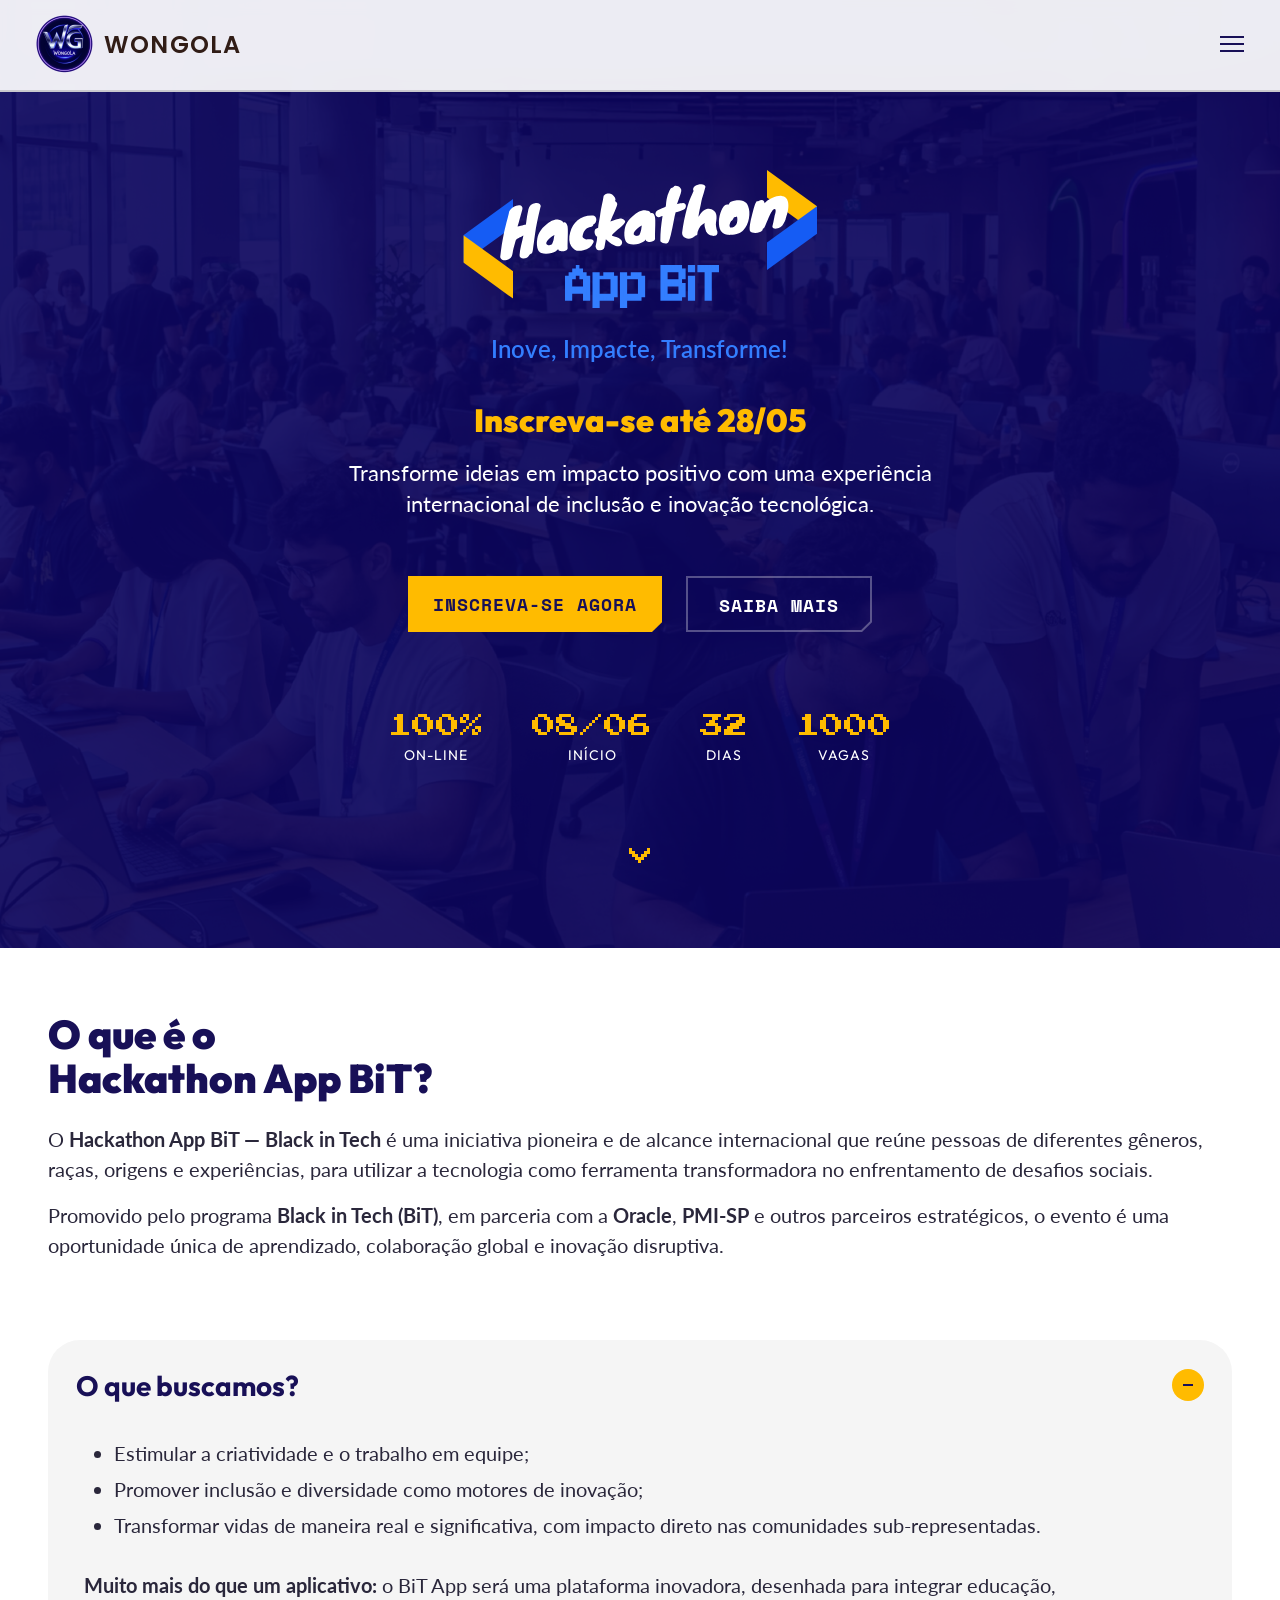
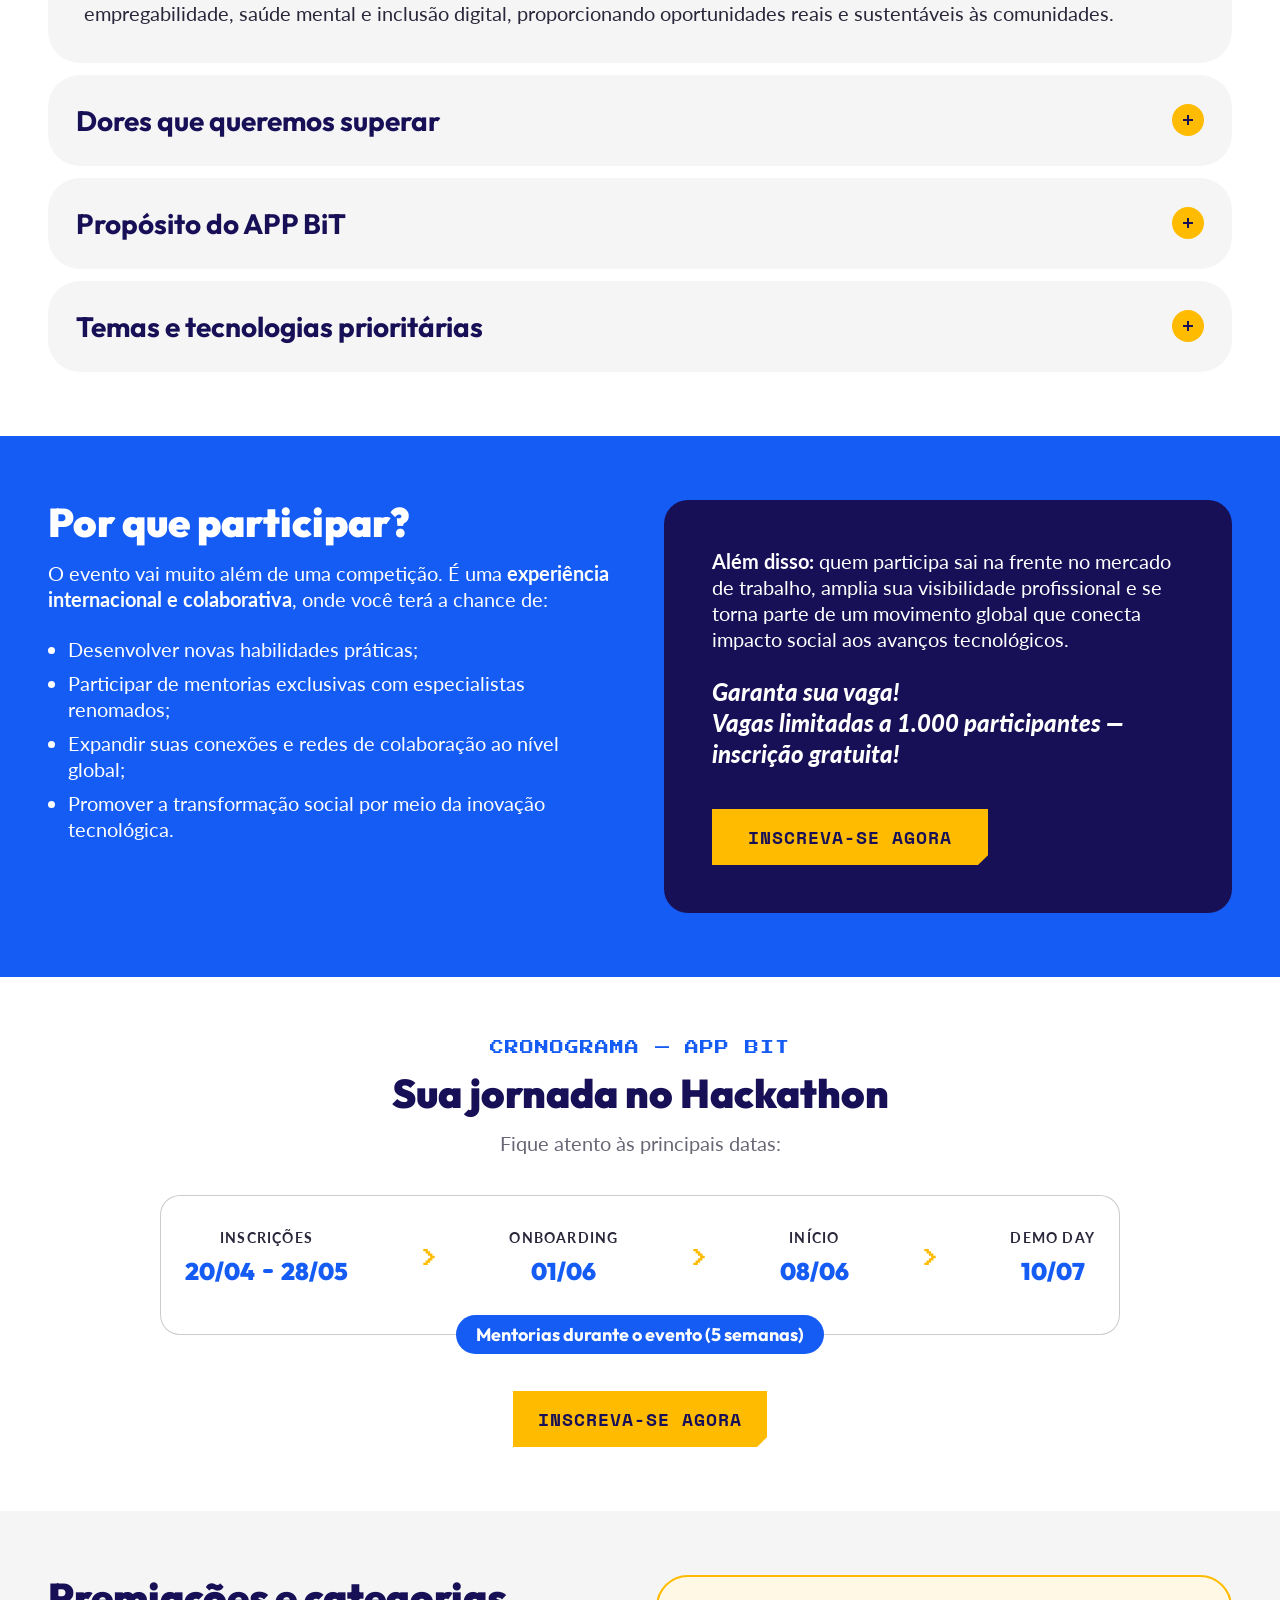
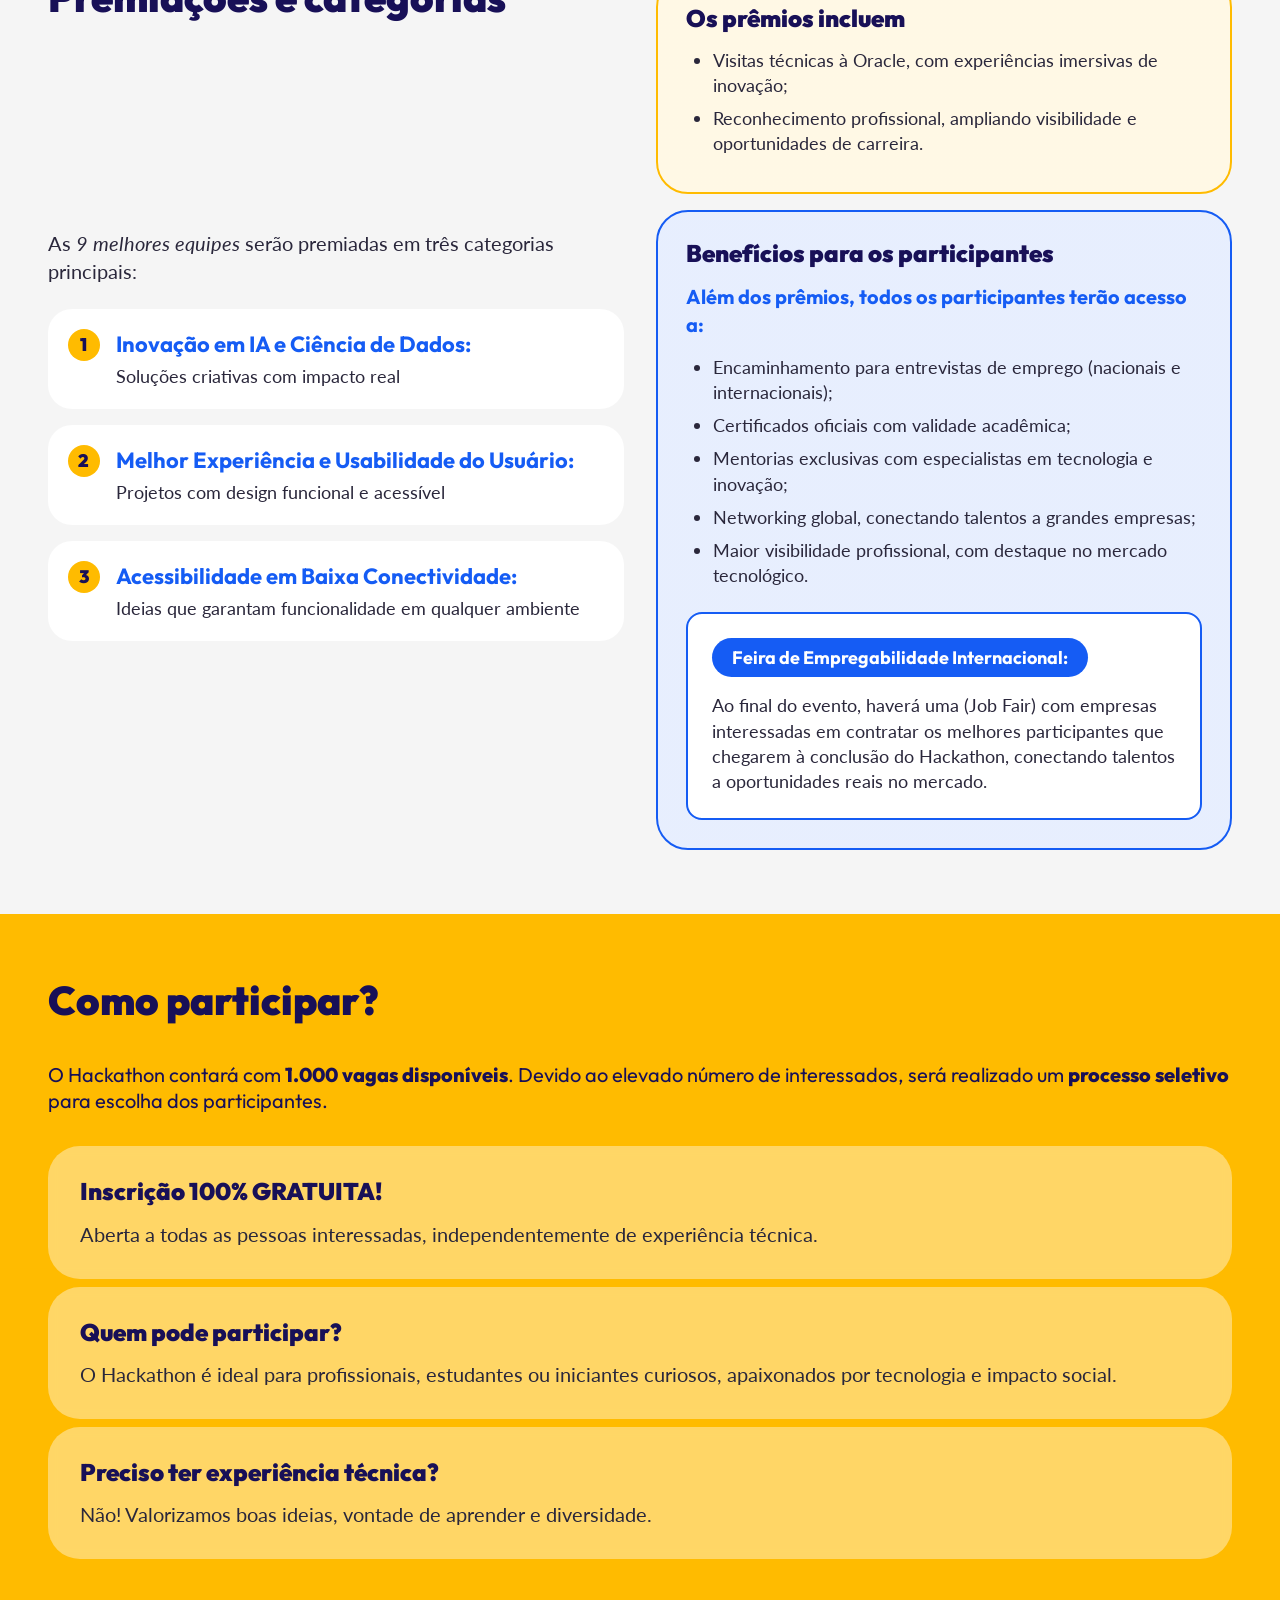
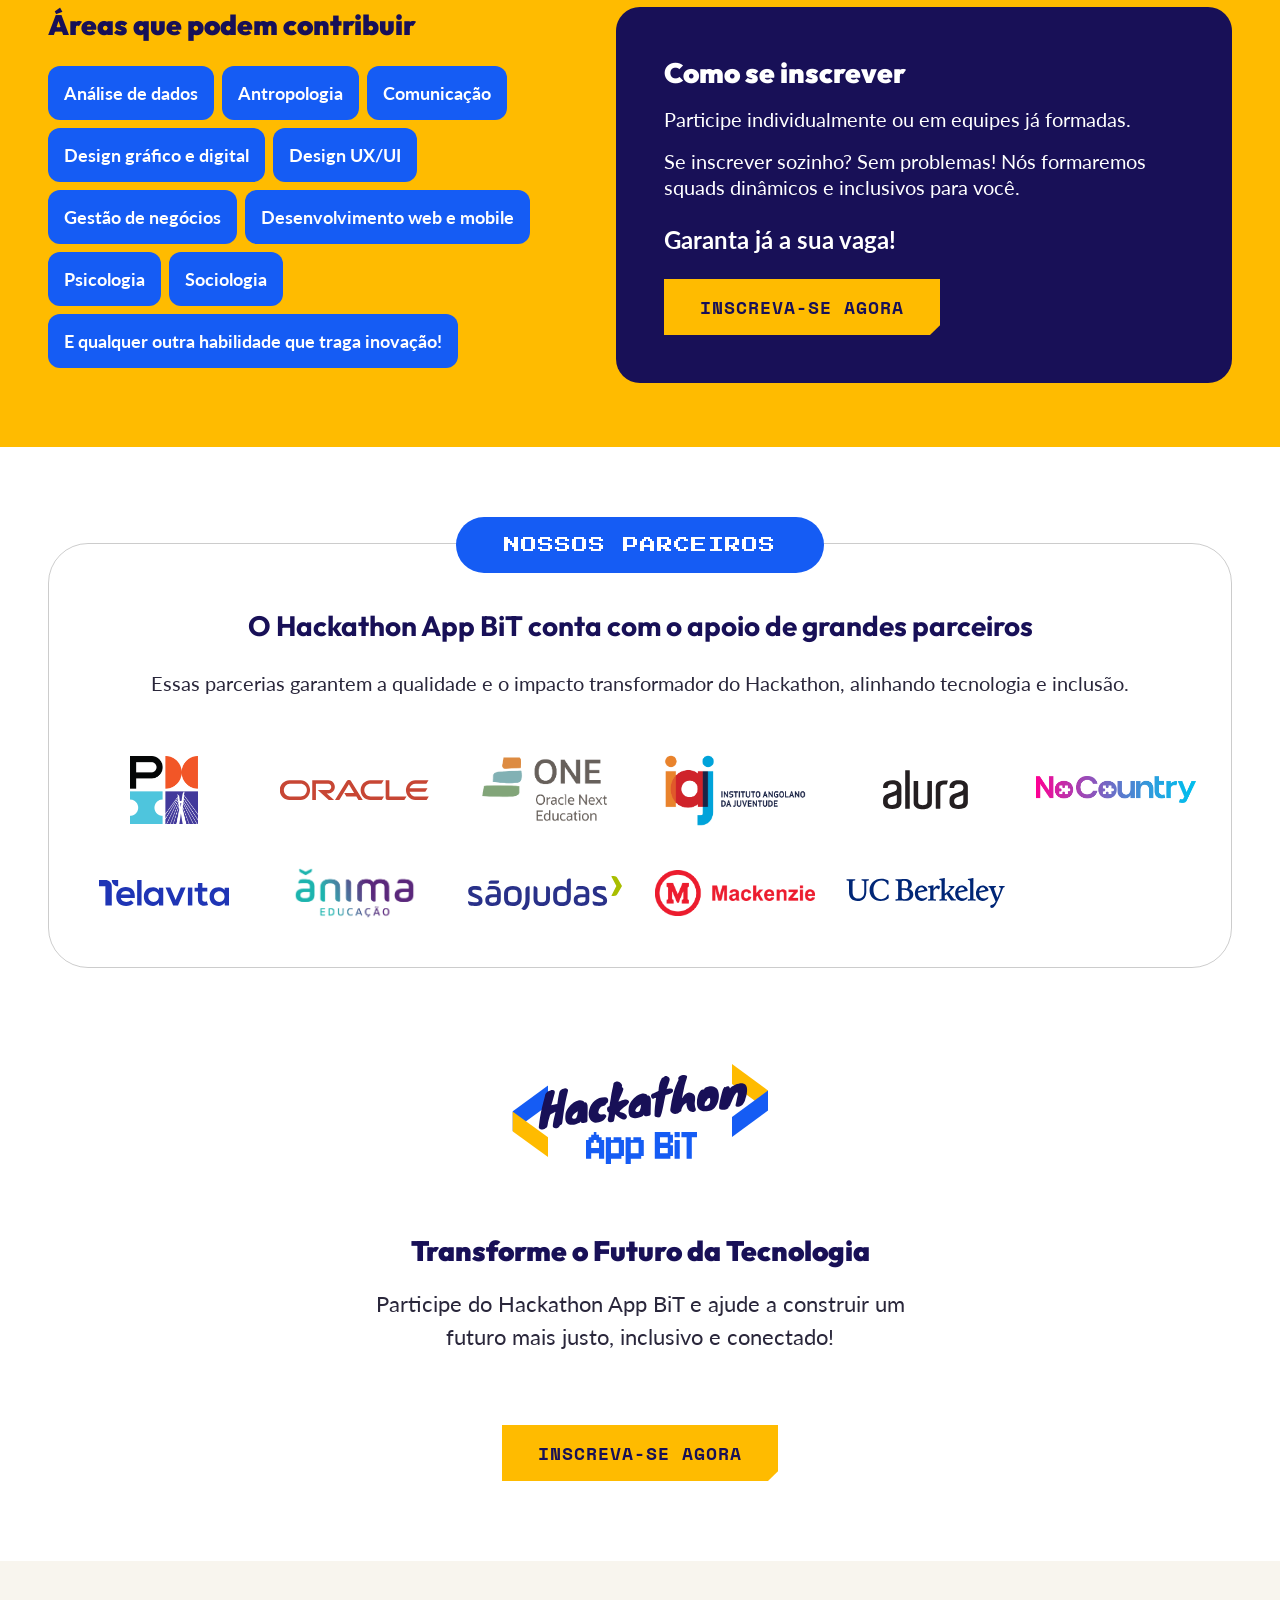
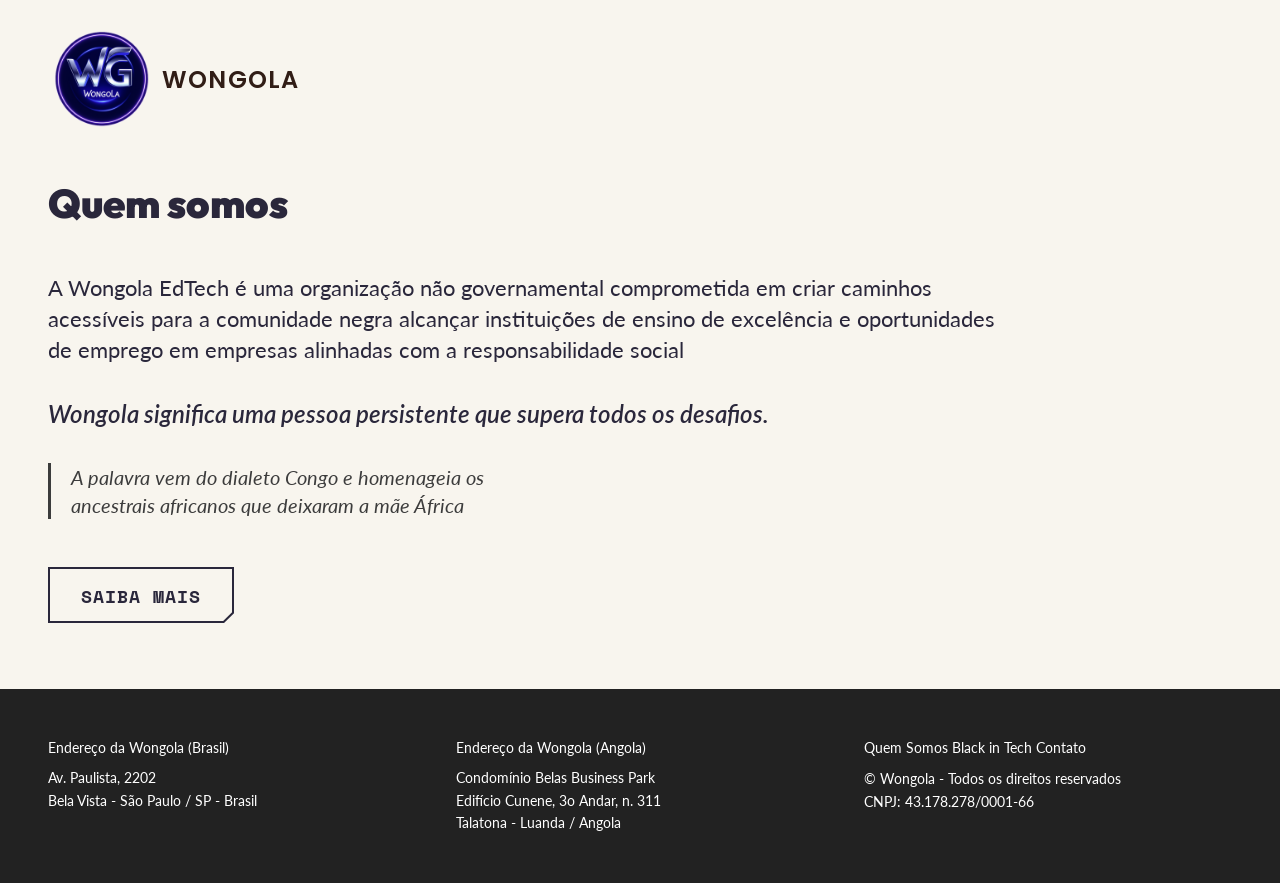
==== commit 5dfa4bdb: "Unifica logos em uma única row fluída e aumenta logo IAJ Co-Authored-By: Claude Opus 4.6 (1M context" ====
--- a/index.html
+++ b/index.html
@@ -418,7 +418,7 @@
             <span class="parc-tooltip">Parceiro Tecnológico</span>
           </div>
           <div class="parc-tooltip-wrap">
-            <img src="assets/parc-iaj.png" alt="Instituto Angolano da Juventude" class="parc-logo" style="width:120px;height:60px">
+            <img src="assets/parc-iaj.png" alt="Instituto Angolano da Juventude" class="parc-logo" style="width:160px;height:80px">
             <span class="parc-tooltip">Parceiro Institucional</span>
           </div>
           <div class="parc-tooltip-wrap">
@@ -429,8 +429,6 @@
             <img src="assets/parc-nocountry.png" alt="NoCountry" class="parc-logo" style="width:180px;height:30px">
             <span class="parc-tooltip">Parceiro na Gestão de Equipes</span>
           </div>
-        </div>
-        <div class="parceiros-row">
           <div class="parc-tooltip-wrap">
             <img src="assets/parc-telavita.svg" alt="Telavita" class="parc-logo" style="width:130px;height:26px">
             <span class="parc-tooltip">Parceiro em Requisitos de Saúde Mental</span>
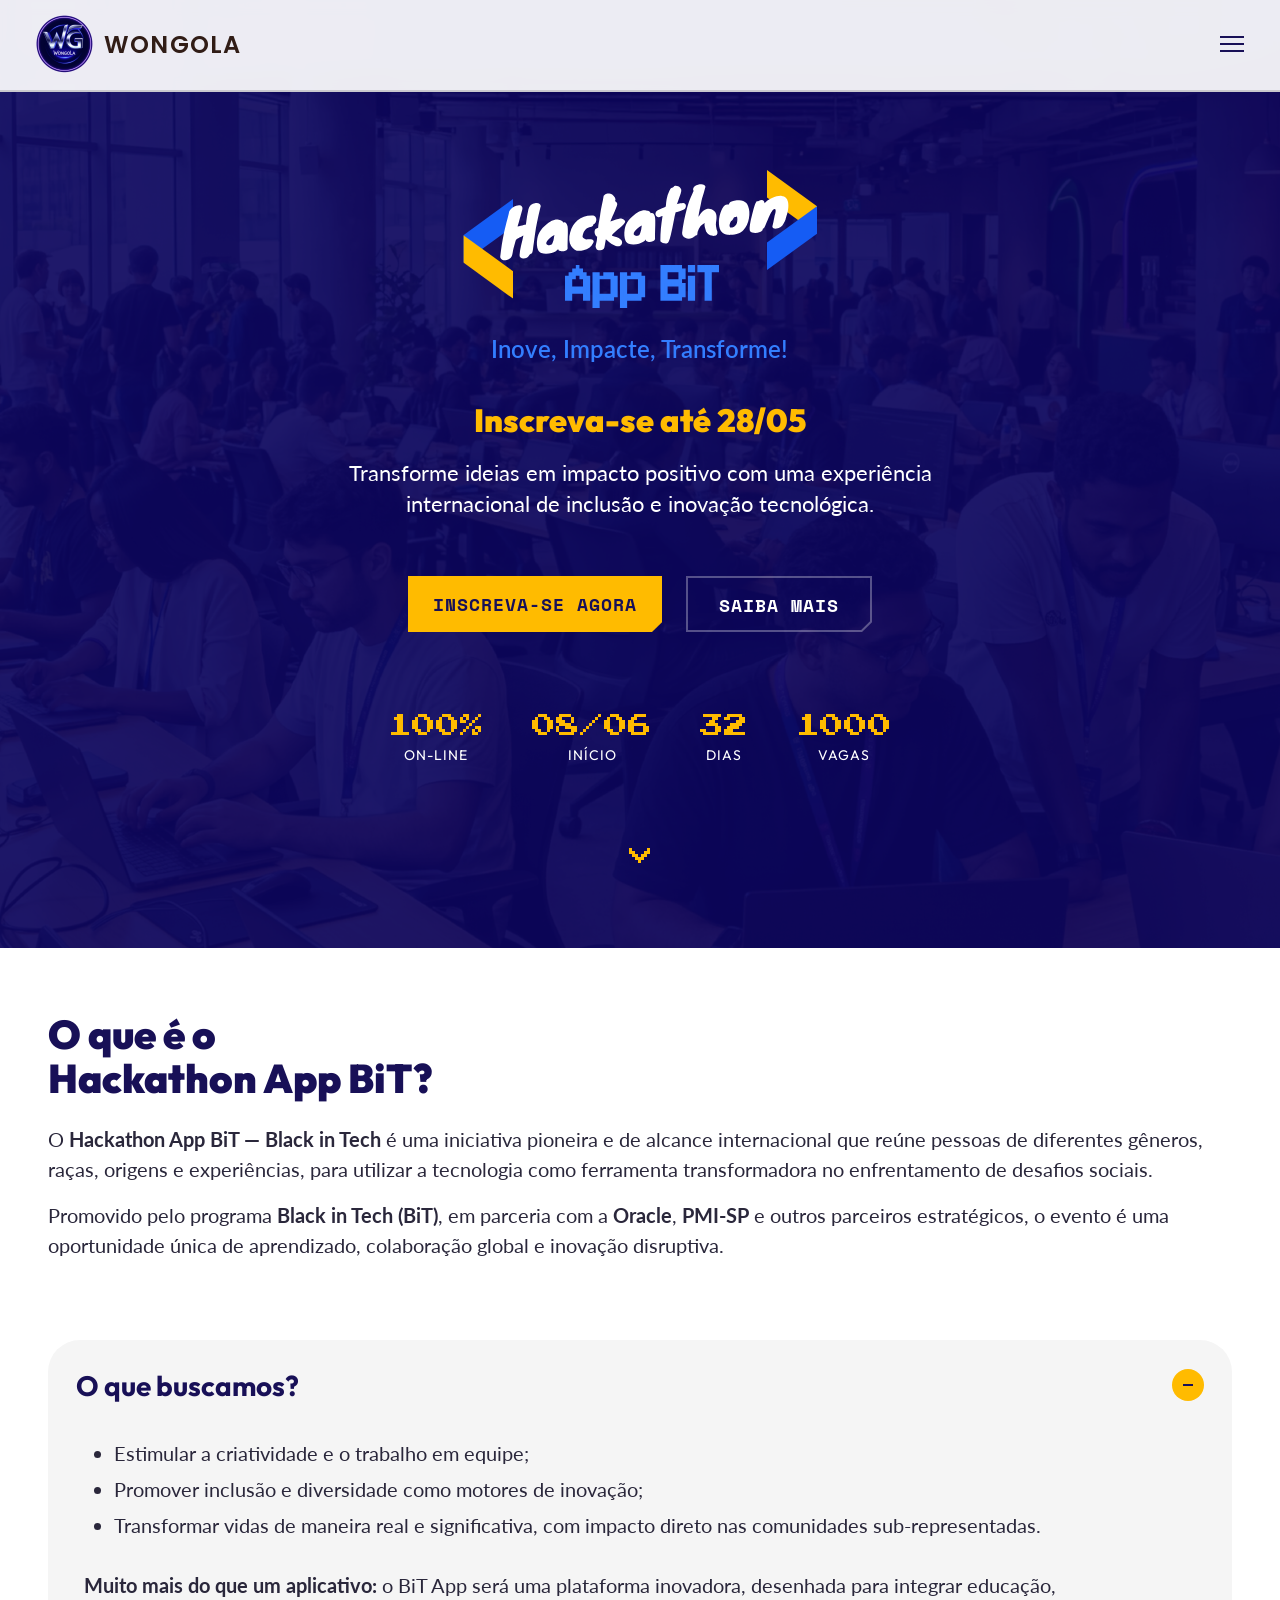
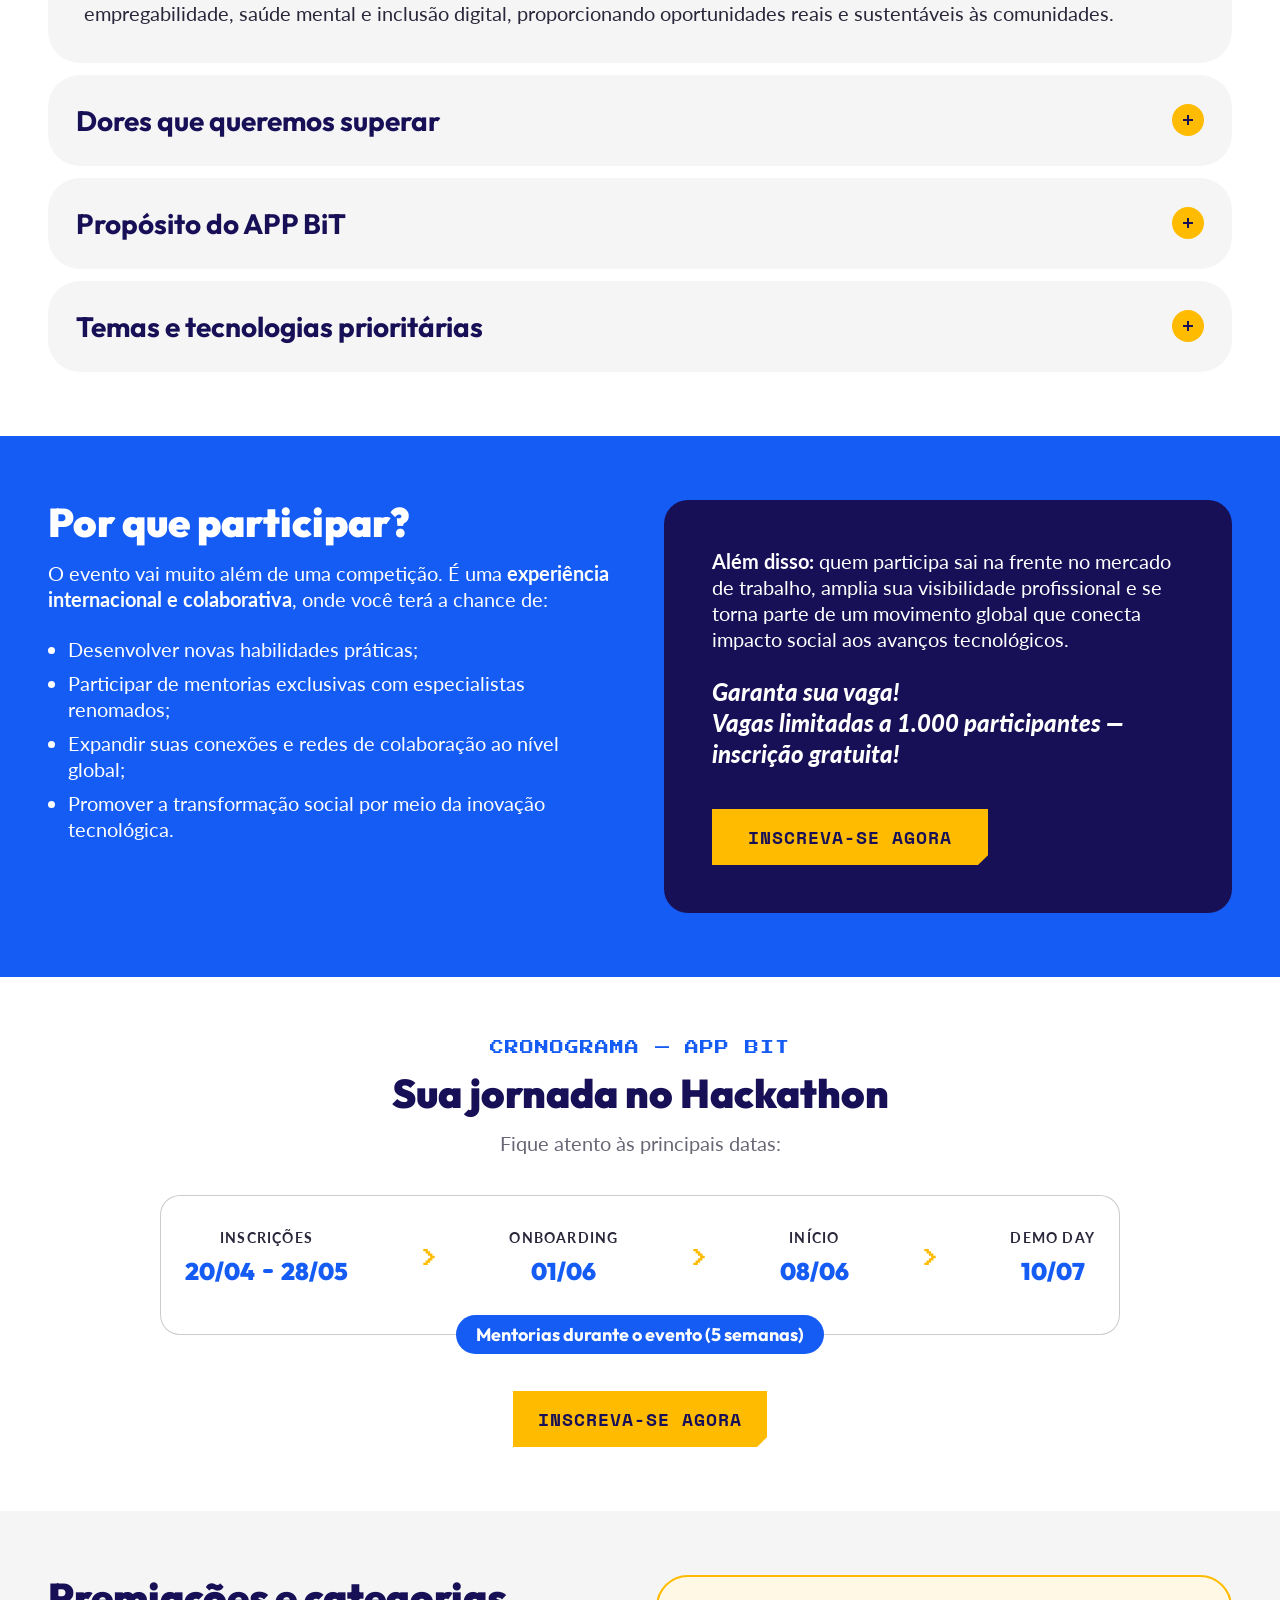
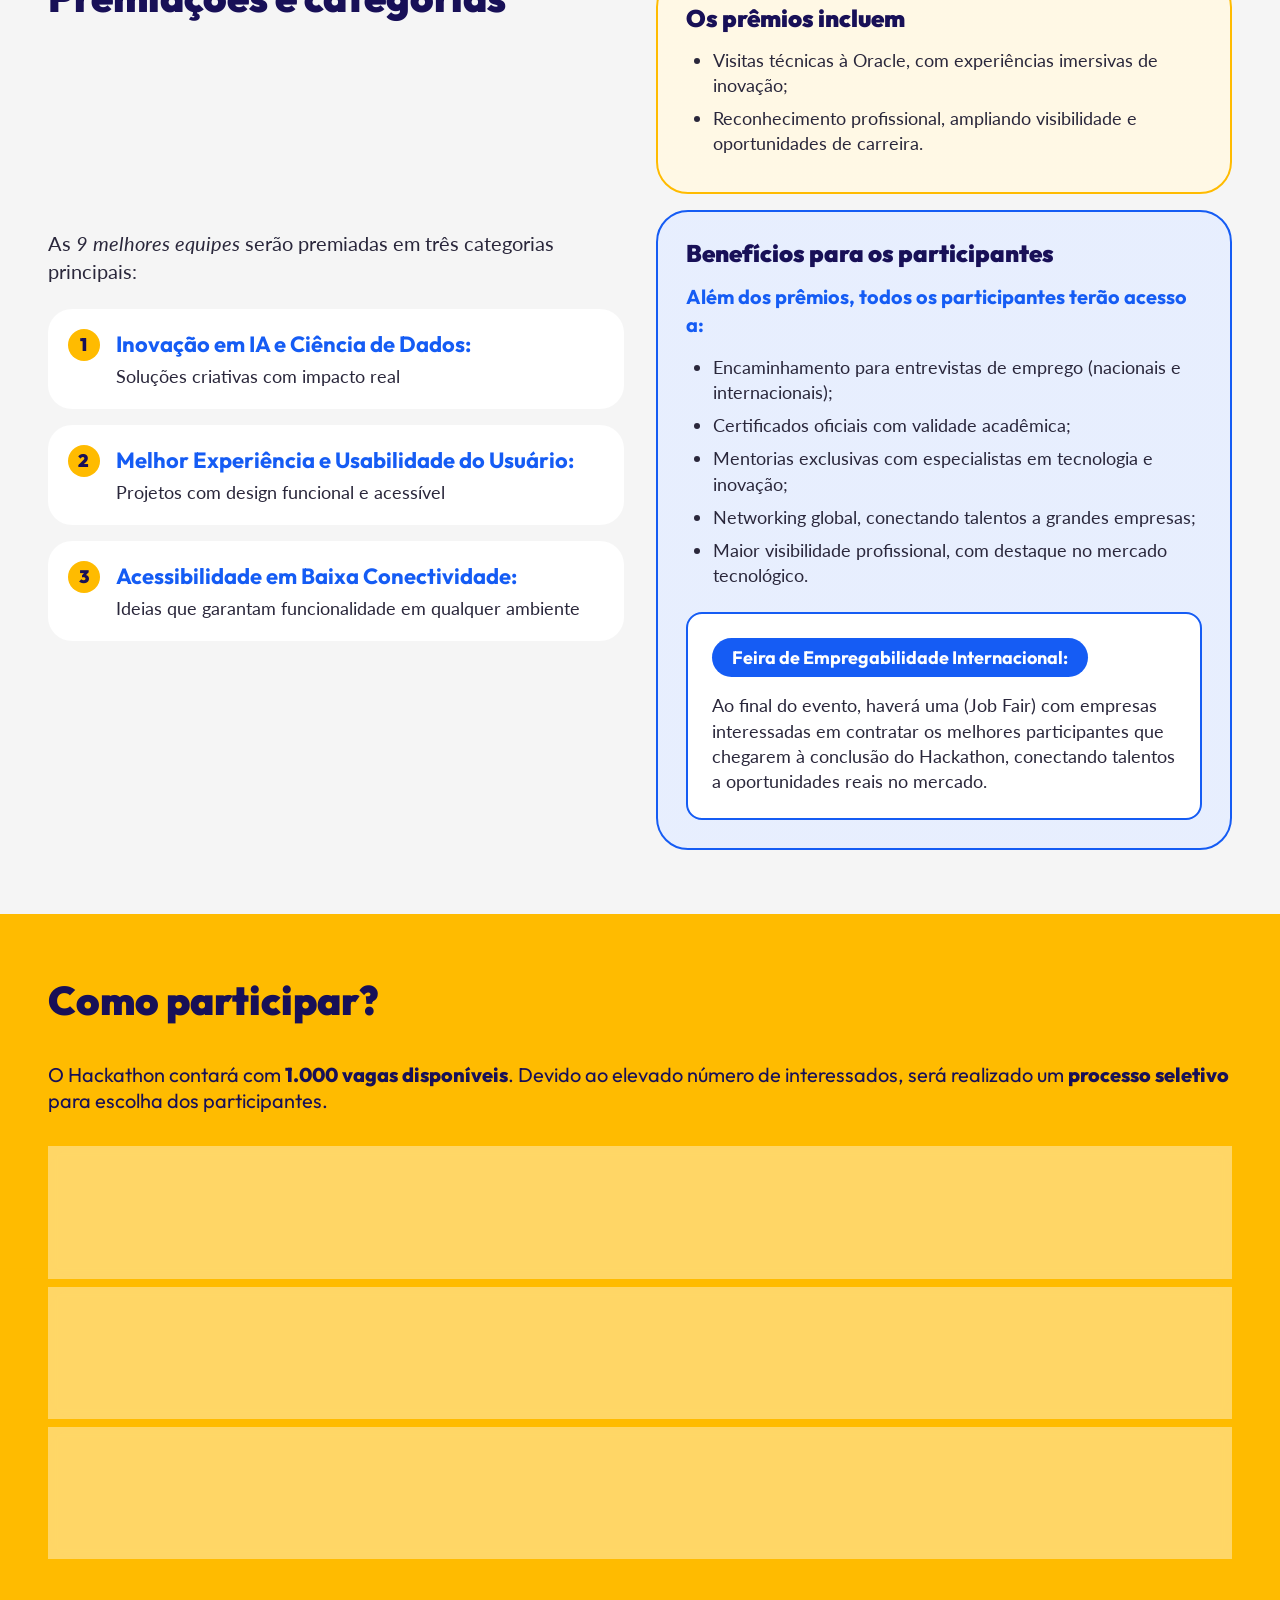
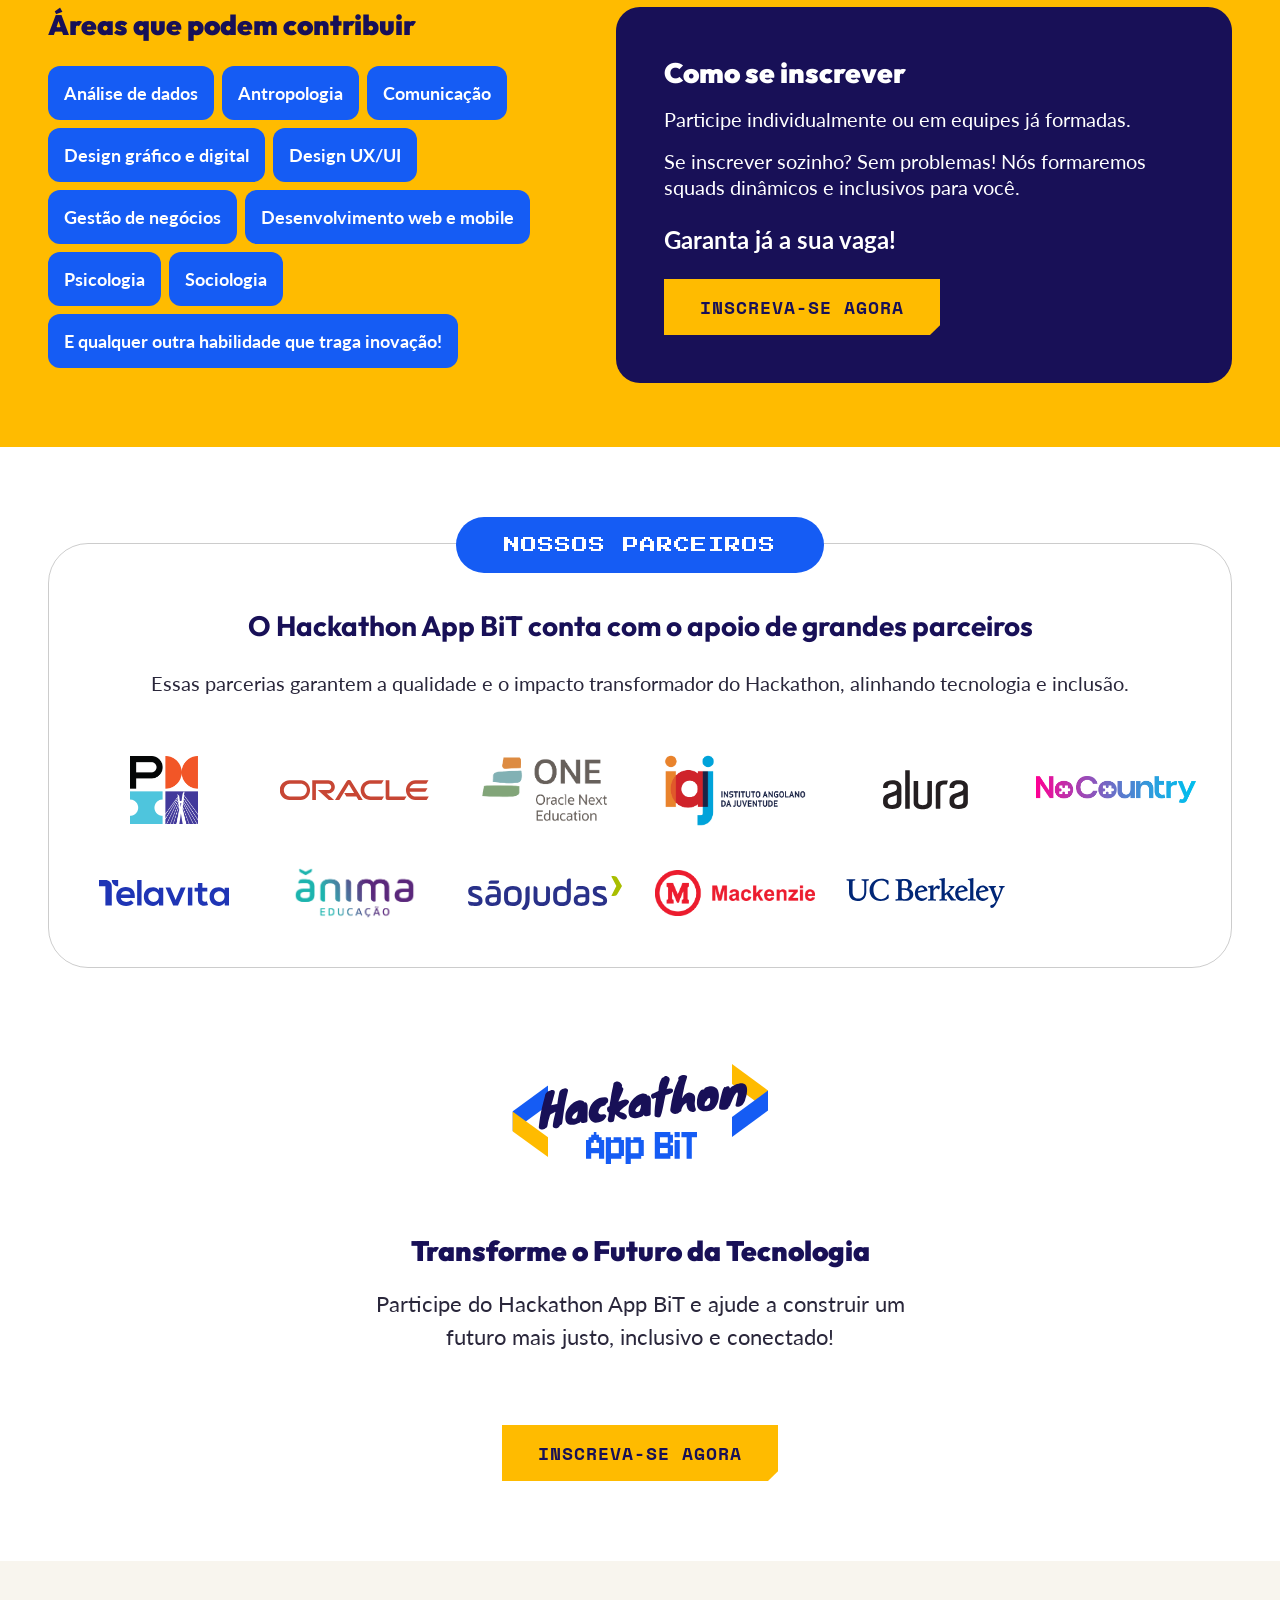
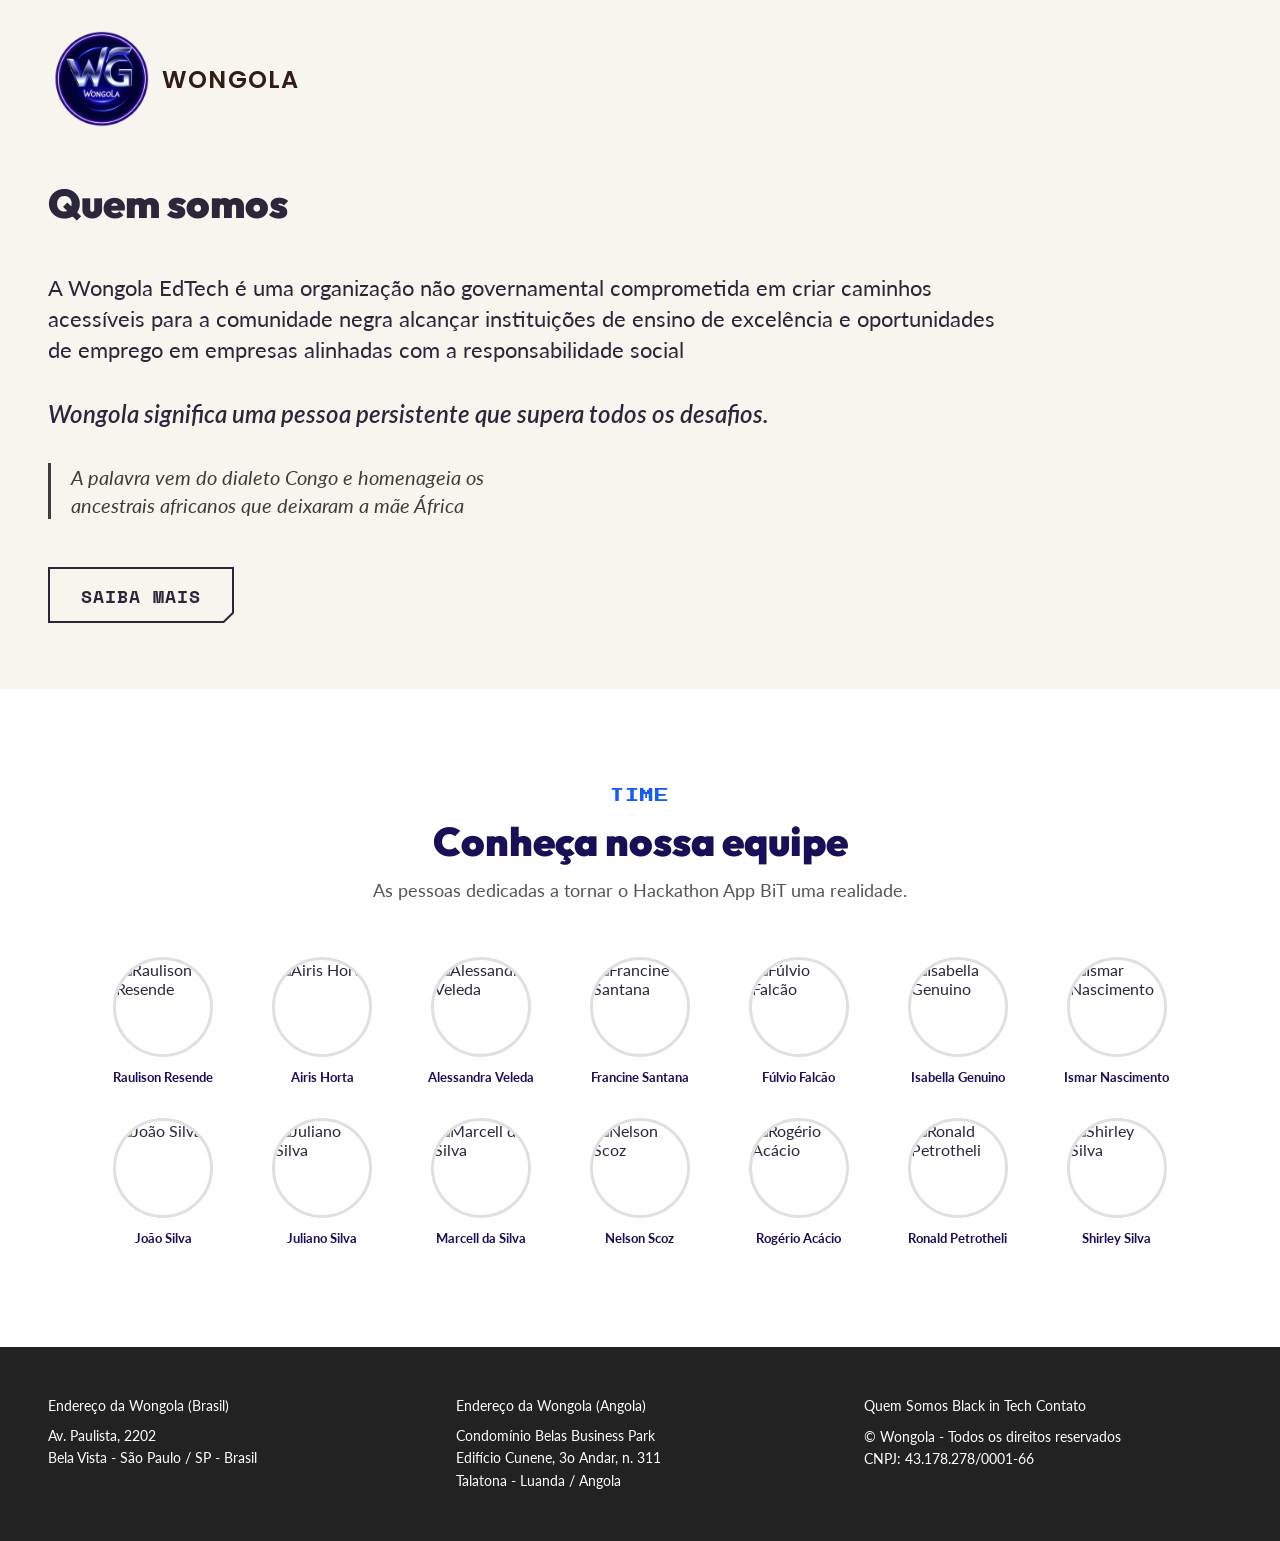
==== commit 9ed8ef3b: "feat: add Equipe Técnica section and WhatsApp community button - New section "Conheça nossa equipe" " ====
--- a/index.html
+++ b/index.html
@@ -508,6 +508,75 @@
     </div>
   </section>
 
+  <!-- EQUIPE TÉCNICA -->
+  <section class="equipe" id="equipe">
+    <div class="equipe-wrap">
+      <div class="equipe-header anim">
+        <p class="label center">TIME</p>
+        <h2 class="h2 center">Conheça nossa equipe</h2>
+        <p class="equipe-subtitle">As pessoas dedicadas a tornar o Hackathon App BiT uma realidade.</p>
+      </div>
+      <div class="equipe-grid anim">
+        <a class="equipe-card" href="https://www.linkedin.com/in/raulison-resende" target="_blank" rel="noopener">
+          <img src="https://hackathon.wongola.com.br/images/linkedin/raulison_linkedin.png" alt="Raulison Resende" class="equipe-foto">
+          <span class="equipe-nome">Raulison Resende</span>
+        </a>
+        <a class="equipe-card" href="https://www.linkedin.com/in/airishorta/" target="_blank" rel="noopener">
+          <img src="https://hackathon.wongola.com.br/images/linkedin/airis_linkedin.png" alt="Airis Horta" class="equipe-foto">
+          <span class="equipe-nome">Airis Horta</span>
+        </a>
+        <a class="equipe-card" href="https://www.linkedin.com/in/alessandra-b-veleda/" target="_blank" rel="noopener">
+          <img src="https://hackathon.wongola.com.br/images/linkedin/alessandra_linkedin.png" alt="Alessandra Veleda" class="equipe-foto">
+          <span class="equipe-nome">Alessandra Veleda</span>
+        </a>
+        <a class="equipe-card" href="https://www.linkedin.com/in/francine-concei%C3%A7%C3%A3o/" target="_blank" rel="noopener">
+          <img src="https://hackathon.wongola.com.br/images/linkedin/francine_linkedin.png" alt="Francine Santana" class="equipe-foto">
+          <span class="equipe-nome">Francine Santana</span>
+        </a>
+        <a class="equipe-card" href="https://www.linkedin.com/in/fulviofalcao" target="_blank" rel="noopener">
+          <img src="https://hackathon.wongola.com.br/images/linkedin/fulvio_linkedin.png" alt="Fúlvio Falcão" class="equipe-foto">
+          <span class="equipe-nome">Fúlvio Falcão</span>
+        </a>
+        <a class="equipe-card" href="https://www.linkedin.com/in/isabella-genuino/" target="_blank" rel="noopener">
+          <img src="https://hackathon.wongola.com.br/images/linkedin/isabella_linkedin.png" alt="Isabella Genuino" class="equipe-foto">
+          <span class="equipe-nome">Isabella Genuino</span>
+        </a>
+        <a class="equipe-card" href="https://www.linkedin.com/in/ismar-nascimento-pmp-psm-i-07920b16/" target="_blank" rel="noopener">
+          <img src="https://hackathon.wongola.com.br/images/linkedin/ismar_linkedin.png" alt="Ismar Nascimento" class="equipe-foto">
+          <span class="equipe-nome">Ismar Nascimento</span>
+        </a>
+        <a class="equipe-card" href="https://www.linkedin.com/in/japsilva/" target="_blank" rel="noopener">
+          <img src="https://hackathon.wongola.com.br/images/linkedin/joao_linkedin.png" alt="João Silva" class="equipe-foto">
+          <span class="equipe-nome">João Silva</span>
+        </a>
+        <a class="equipe-card" href="https://www.linkedin.com/in/juliano-silva/" target="_blank" rel="noopener">
+          <img src="https://hackathon.wongola.com.br/images/linkedin/juliano_linkedin.png" alt="Juliano Silva" class="equipe-foto">
+          <span class="equipe-nome">Juliano Silva</span>
+        </a>
+        <a class="equipe-card" href="https://www.linkedin.com/in/marcelldasilva/" target="_blank" rel="noopener">
+          <img src="https://hackathon.wongola.com.br/images/linkedin/marcell_linkedin.jpg" alt="Marcell da Silva" class="equipe-foto">
+          <span class="equipe-nome">Marcell da Silva</span>
+        </a>
+        <a class="equipe-card" href="https://www.linkedin.com/in/nelsonscoz/" target="_blank" rel="noopener">
+          <img src="https://hackathon.wongola.com.br/images/linkedin/nelson_linkedin.png" alt="Nelson Scoz" class="equipe-foto">
+          <span class="equipe-nome">Nelson Scoz</span>
+        </a>
+        <a class="equipe-card" href="https://www.linkedin.com/in/professorti/" target="_blank" rel="noopener">
+          <img src="https://hackathon.wongola.com.br/images/linkedin/rogerio_linkedin.png" alt="Rogério Acácio" class="equipe-foto">
+          <span class="equipe-nome">Rogério Acácio</span>
+        </a>
+        <a class="equipe-card" href="https://www.linkedin.com/in/ronaldpetrothelicapm/" target="_blank" rel="noopener">
+          <img src="https://hackathon.wongola.com.br/images/linkedin/ronald_linkedin.png" alt="Ronald Petrotheli" class="equipe-foto">
+          <span class="equipe-nome">Ronald Petrotheli</span>
+        </a>
+        <a class="equipe-card" href="https://www.linkedin.com/in/shirley-silva-cea%C2%AE-8383441bb/" target="_blank" rel="noopener">
+          <img src="https://hackathon.wongola.com.br/images/linkedin/shirley_linkedin.png" alt="Shirley Silva" class="equipe-foto">
+          <span class="equipe-nome">Shirley Silva</span>
+        </a>
+      </div>
+    </div>
+  </section>
+
   <!-- FOOTER -->
   <footer class="footer">
     <div class="footer-wrap">
@@ -866,8 +935,12 @@
           </svg>
         </div>
         <h3 class="success-title">Inscrição realizada com sucesso!</h3>
-        <p class="success-text">Sua inscrição no <strong>Hackathon App BiT</strong> foi recebida.<br>Em breve você receberá mais informações no seu email e será adicionado(a) ao grupo oficial no WhatsApp.</p>
+        <p class="success-text">Sua inscrição no <strong>Hackathon App BiT</strong> foi recebida.<br>Entre agora na comunidade oficial do WhatsApp para acompanhar comunicados e próximas etapas.</p>
         <p class="success-text"><strong>Fique atento(a) às próximas etapas!</strong></p>
+        <a href="https://chat.whatsapp.com/FoAix3uC3eiC5OtlUJMaOH" target="_blank" rel="noopener" class="btn btn-success-whatsapp">
+          <svg viewBox="0 0 24 24" fill="currentColor" width="20" height="20" aria-hidden="true"><path d="M17.472 14.382c-.297-.149-1.758-.867-2.03-.967-.273-.099-.471-.148-.67.15-.197.297-.767.966-.94 1.164-.173.199-.347.223-.644.075-.297-.15-1.255-.463-2.39-1.475-.883-.788-1.48-1.761-1.653-2.059-.173-.297-.018-.458.13-.606.134-.133.298-.347.446-.52.149-.174.198-.298.298-.497.099-.198.05-.371-.025-.52-.075-.149-.669-1.612-.916-2.207-.242-.579-.487-.5-.669-.51-.173-.008-.371-.01-.57-.01-.198 0-.52.074-.792.372-.272.297-1.04 1.016-1.04 2.479 0 1.462 1.065 2.875 1.213 3.074.149.198 2.096 3.2 5.077 4.487.709.306 1.262.489 1.694.625.712.227 1.36.195 1.871.118.571-.085 1.758-.719 2.006-1.413.248-.694.248-1.289.173-1.413-.074-.124-.272-.198-.57-.347m-5.421 7.403h-.004a9.87 9.87 0 01-5.031-1.378l-.361-.214-3.741.982.998-3.648-.235-.374a9.86 9.86 0 01-1.51-5.26c.001-5.45 4.436-9.884 9.888-9.884 2.64 0 5.122 1.03 6.988 2.898a9.825 9.825 0 012.893 6.994c-.003 5.45-4.437 9.884-9.885 9.884m8.413-18.297A11.815 11.815 0 0012.05 0C5.495 0 .16 5.335.157 11.892c0 2.096.547 4.142 1.588 5.945L.057 24l6.305-1.654a11.882 11.882 0 005.683 1.448h.005c6.554 0 11.89-5.335 11.893-11.893a11.821 11.821 0 00-3.48-8.413z"/></svg>
+          <span>Entrar na Comunidade WhatsApp</span>
+        </a>
         <button type="button" class="form-btn form-btn-prev" id="btn-success-close" style="margin:0 auto">
           <svg class="form-btn-bg" aria-hidden="true" viewBox="0 0 186 56" fill="none"><path d="M185 1V45.7559L175.615 55H1V1H185Z" stroke="#2a273b" stroke-width="2"/></svg>
           <span>Fechar</span>
--- a/styles.css
+++ b/styles.css
@@ -1544,3 +1544,81 @@
     justify-items:center;
   }
 }
+
+/* ============================================================
+   EQUIPE TÉCNICA
+   ============================================================ */
+.equipe{padding:100px 96px;background:var(--white)}
+.equipe-wrap{max-width:1248px;margin:0 auto}
+.equipe-header{margin-bottom:56px}
+.equipe-subtitle{font-family:var(--f-body);font-size:18px;color:#555;text-align:center;margin-top:8px}
+.equipe-grid{
+  display:grid;
+  grid-template-columns:repeat(7,1fr);
+  gap:32px 24px;
+}
+.equipe-card{
+  display:flex;
+  flex-direction:column;
+  align-items:center;
+  gap:12px;
+  text-decoration:none;
+  color:var(--text);
+  transition:transform .2s;
+}
+.equipe-card:hover{transform:translateY(-4px)}
+.equipe-foto{
+  width:100px;
+  height:100px;
+  border-radius:50%;
+  object-fit:cover;
+  border:3px solid #e0e0e0;
+  transition:border-color .2s;
+}
+.equipe-card:hover .equipe-foto{border-color:var(--blue)}
+.equipe-nome{
+  font-family:var(--f-body);
+  font-size:13px;
+  font-weight:700;
+  color:var(--navy);
+  text-align:center;
+  line-height:1.3;
+}
+
+/* WhatsApp button in success modal */
+.btn-success-whatsapp{
+  display:inline-flex;
+  align-items:center;
+  gap:10px;
+  background:#25D366;
+  color:#fff;
+  font-family:var(--f-mono);
+  font-weight:700;
+  font-size:13px;
+  letter-spacing:.5px;
+  text-transform:uppercase;
+  border:none;
+  border-radius:10px;
+  padding:14px 28px;
+  cursor:pointer;
+  text-decoration:none;
+  transition:background .2s, transform .15s, box-shadow .2s;
+  box-shadow:0 4px 16px rgba(37,211,102,.3);
+  margin:0 auto 16px;
+}
+.btn-success-whatsapp:hover{background:#20bd5a;transform:translateY(-2px);box-shadow:0 6px 24px rgba(37,211,102,.4)}
+
+@media(max-width:1024px){
+  .equipe{padding:80px 48px}
+  .equipe-grid{grid-template-columns:repeat(5,1fr)}
+}
+@media(max-width:768px){
+  .equipe{padding:60px 24px}
+  .equipe-subtitle{font-size:16px}
+  .equipe-grid{grid-template-columns:repeat(3,1fr);gap:24px 16px}
+  .equipe-foto{width:80px;height:80px}
+  .equipe-nome{font-size:12px}
+}
+@media(max-width:480px){
+  .equipe-grid{grid-template-columns:repeat(2,1fr)}
+}
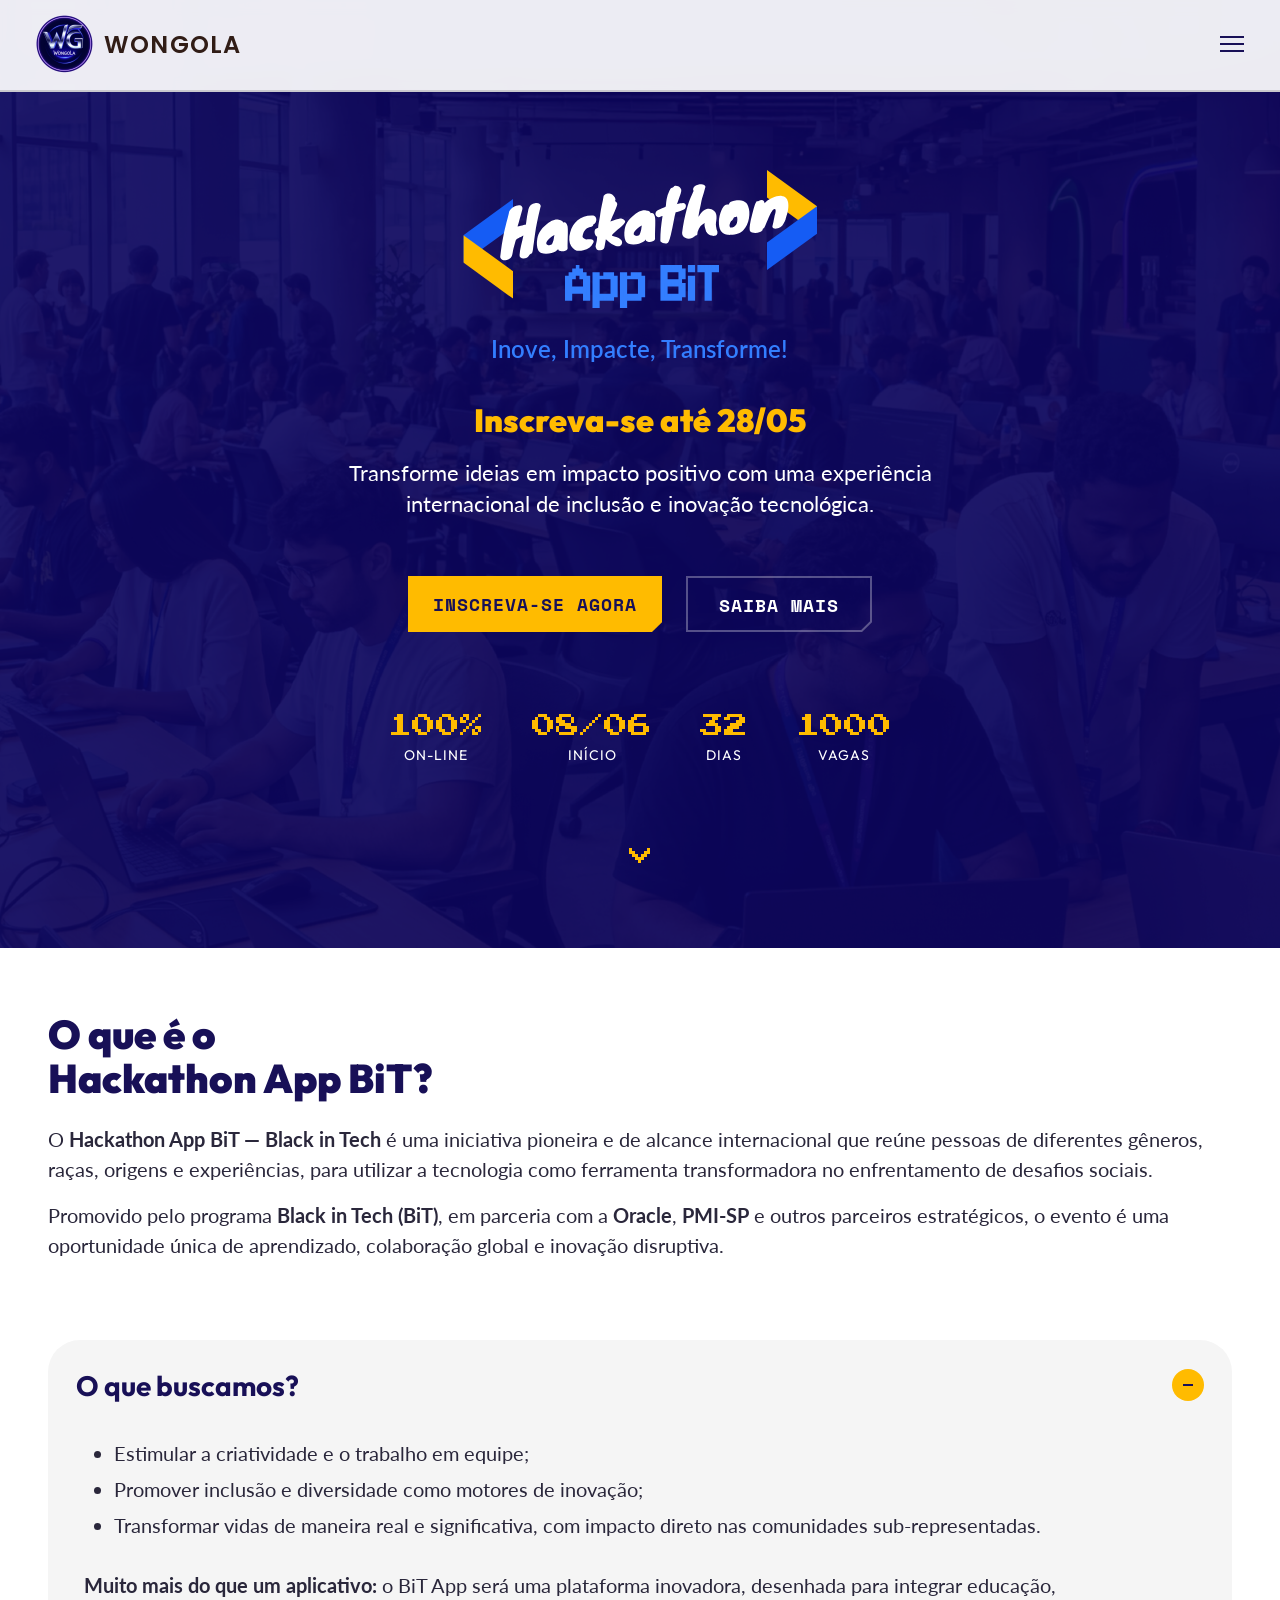
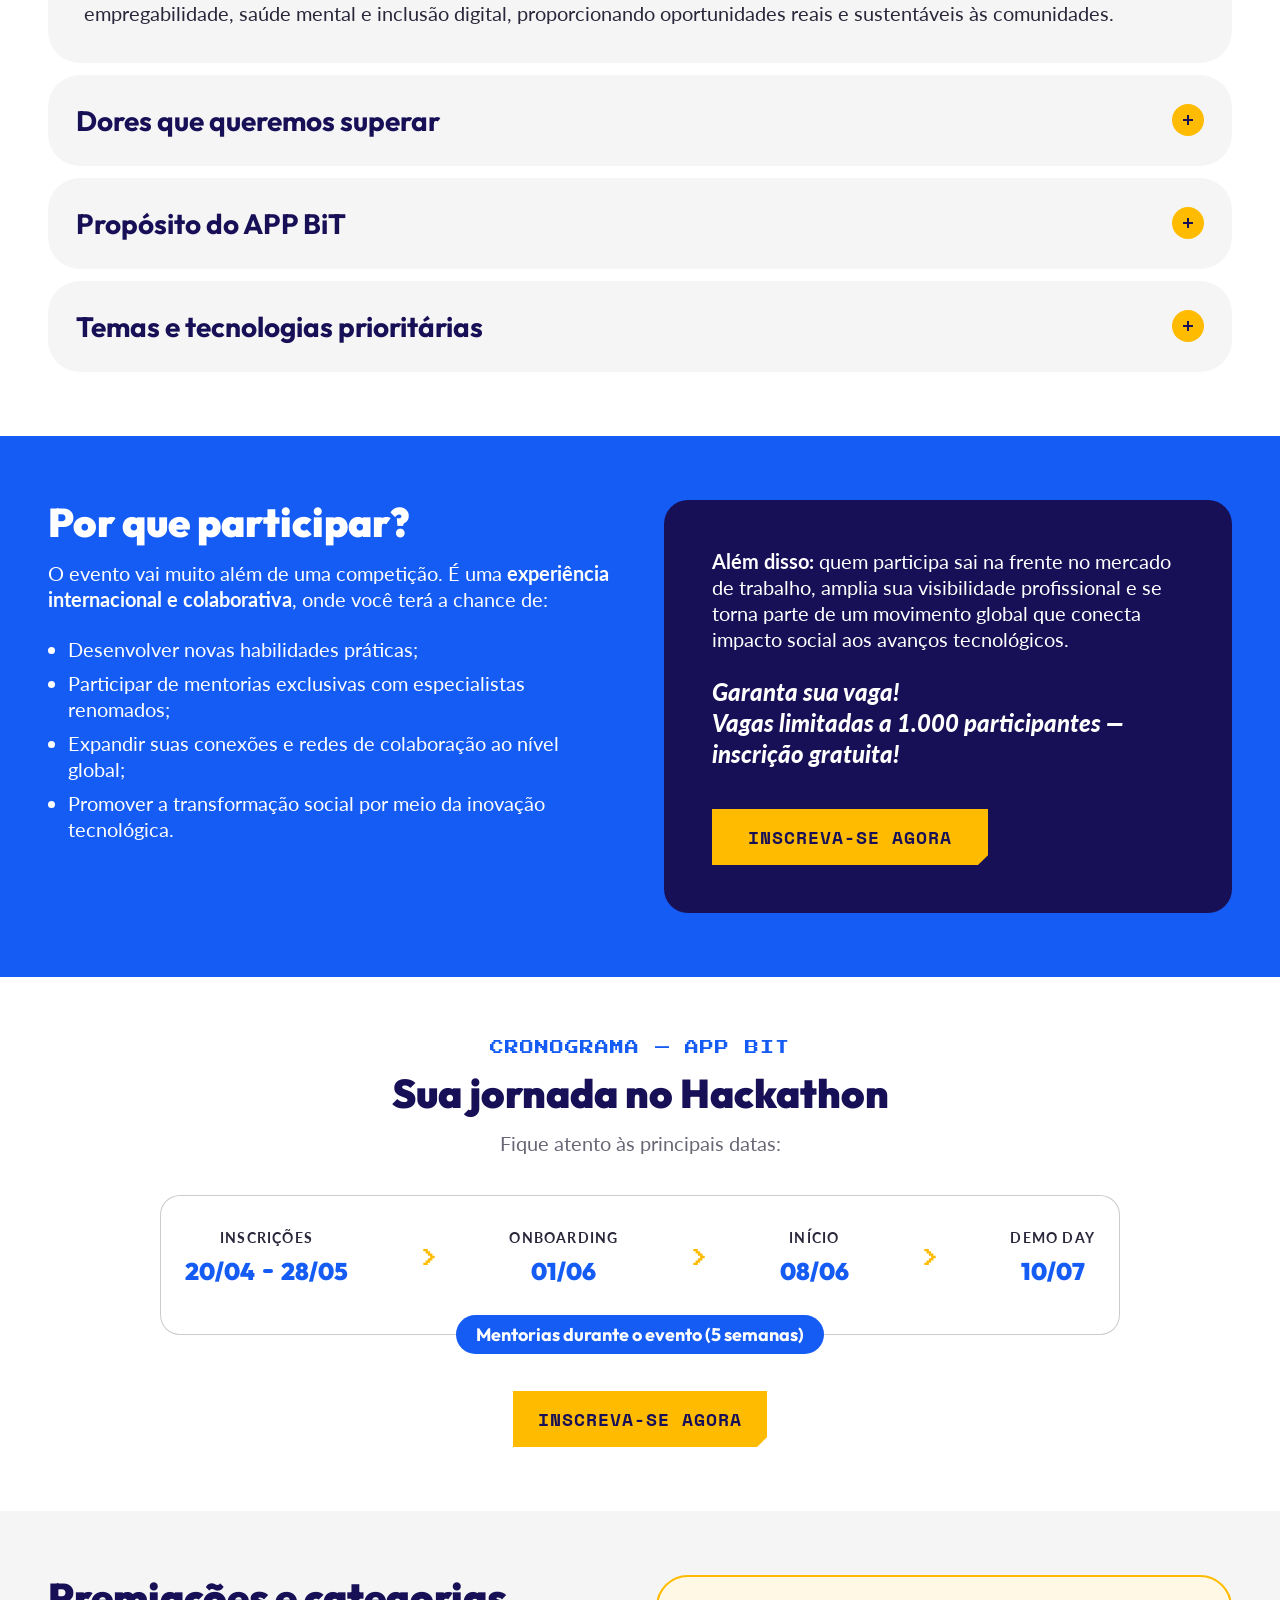
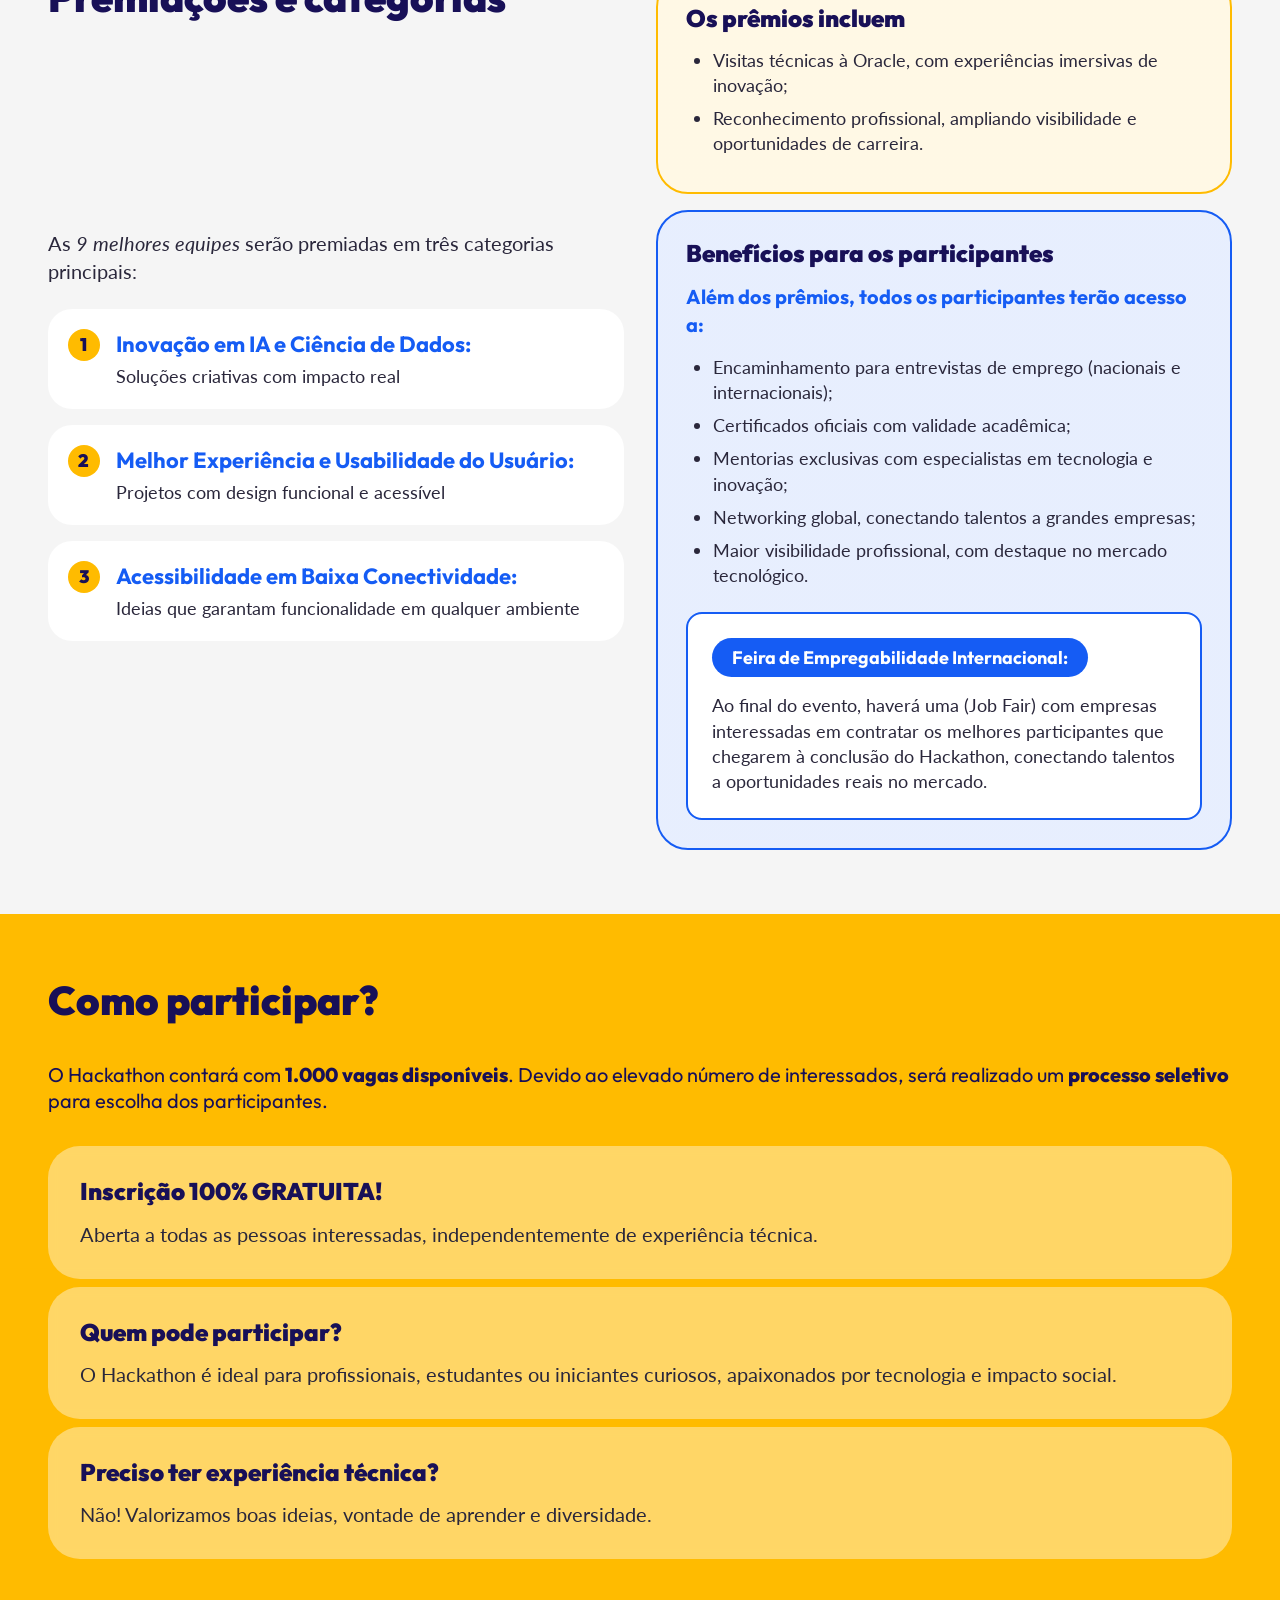
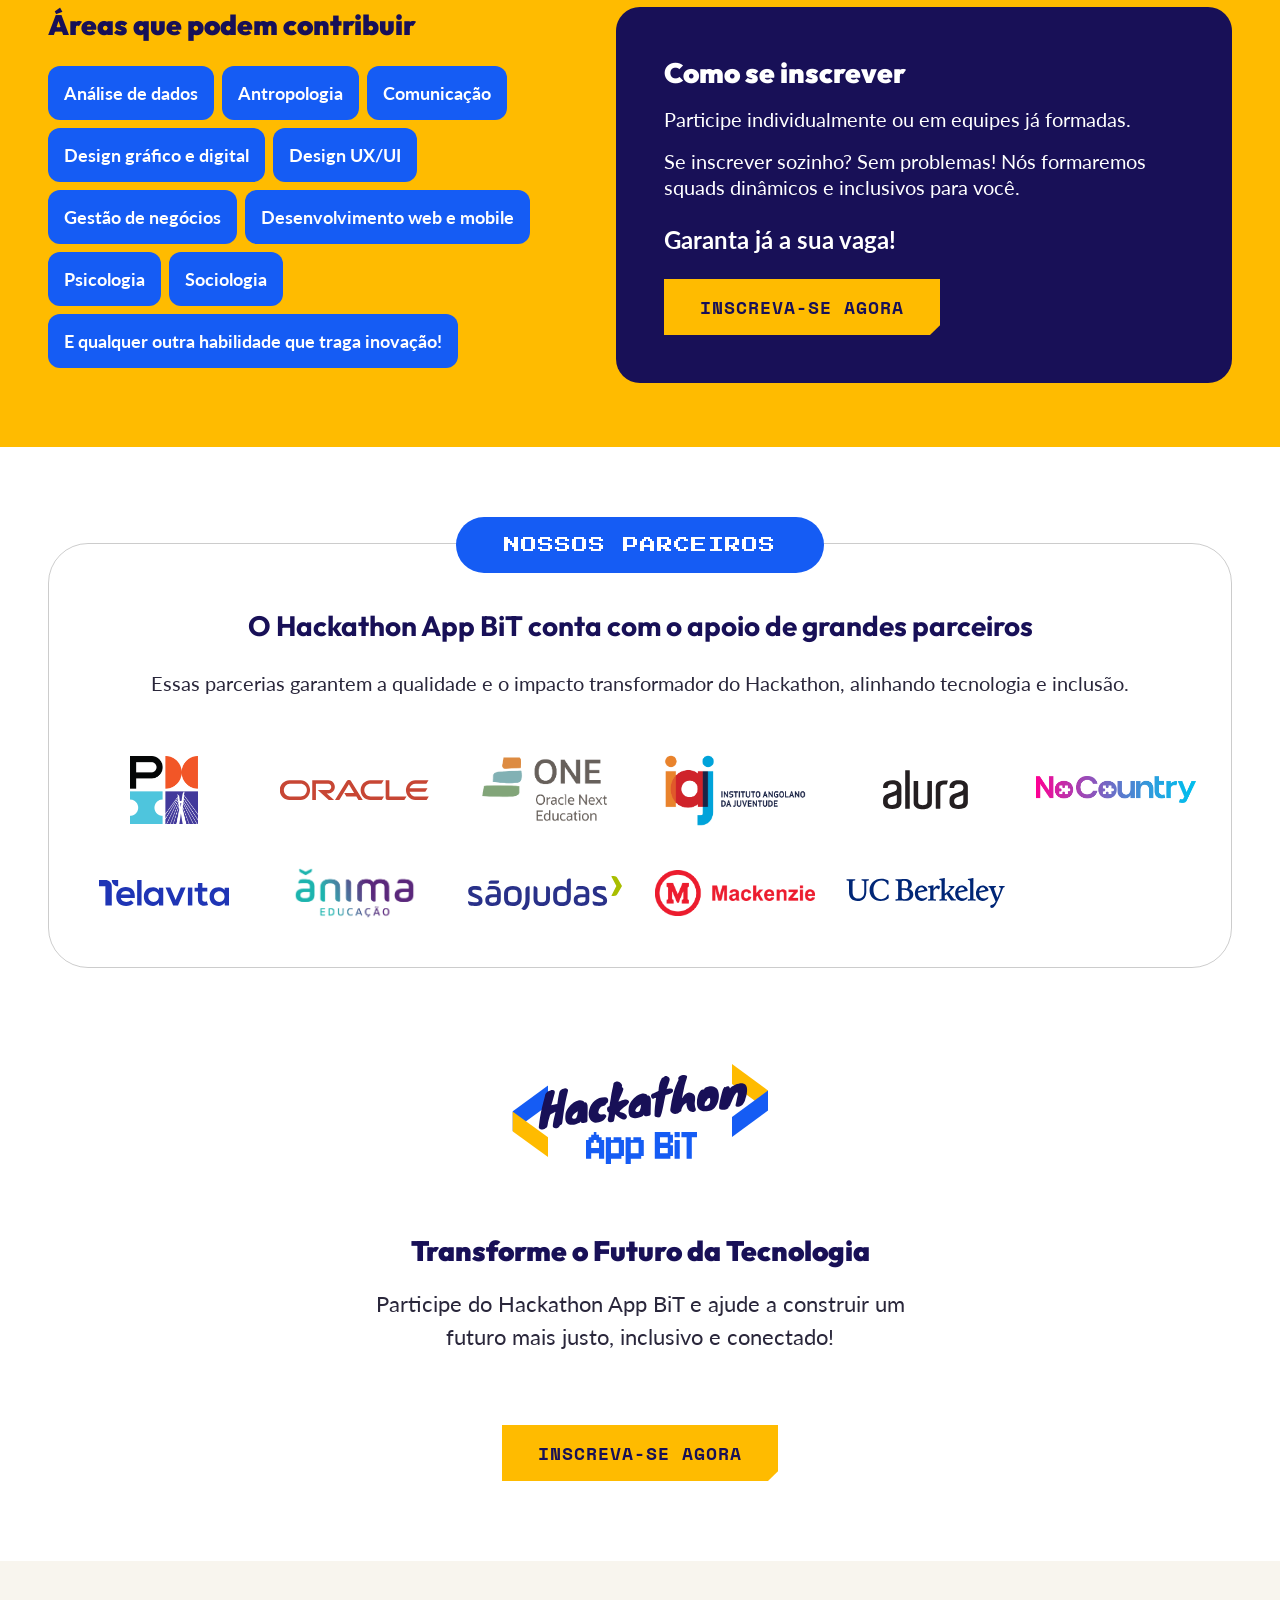
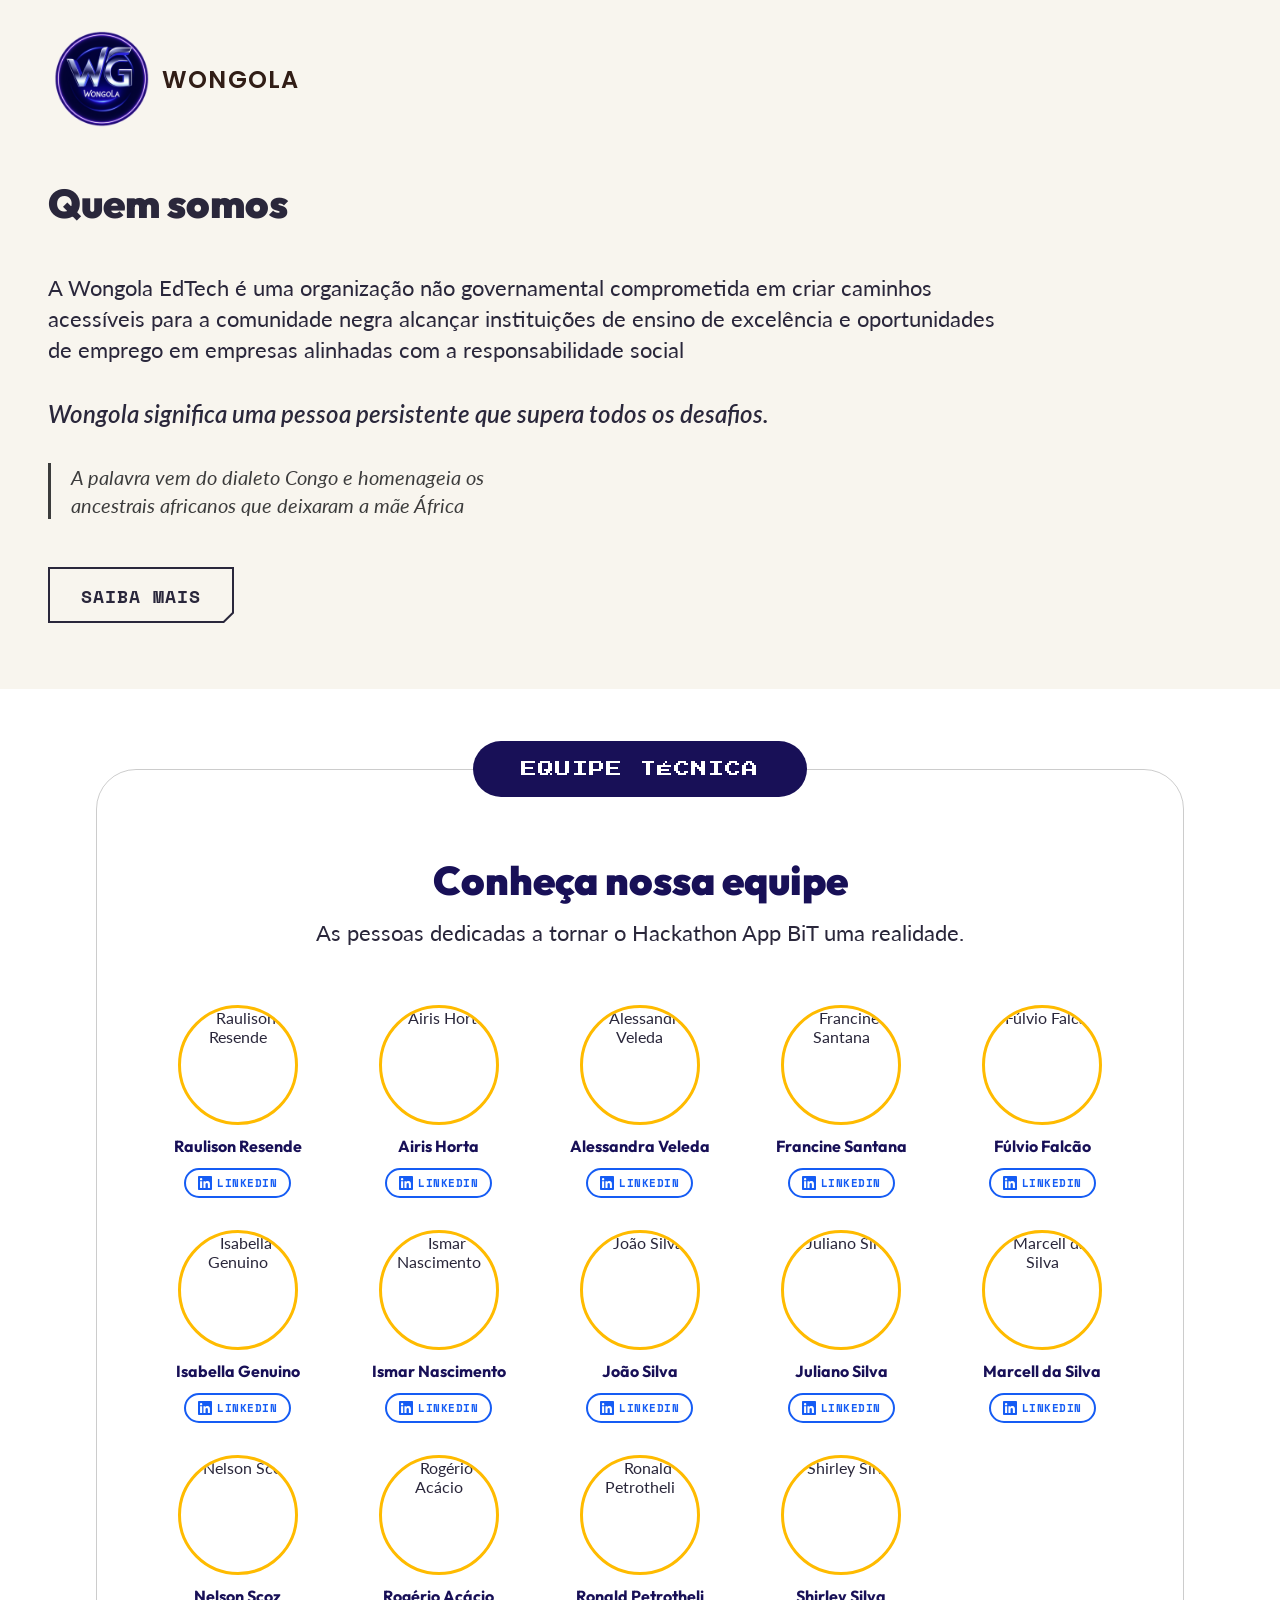
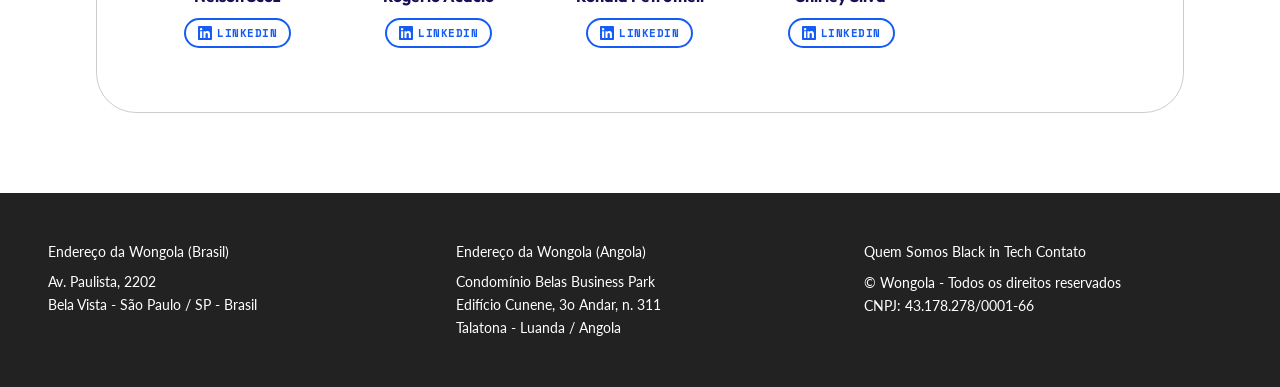
==== commit 75508a8e: "fix: rebuild Equipe Técnica section to match hackathon.wongola.com.br exactly - Add .equipe-box with" ====
--- a/index.html
+++ b/index.html
@@ -510,69 +510,83 @@
 
   <!-- EQUIPE TÉCNICA -->
   <section class="equipe" id="equipe">
-    <div class="equipe-wrap">
-      <div class="equipe-header anim">
-        <p class="label center">TIME</p>
-        <h2 class="h2 center">Conheça nossa equipe</h2>
+    <div class="equipe-box anim">
+      <div class="equipe-pill">EQUIPE TÉCNICA</div>
+      <div class="equipe-header">
+        <h2 class="equipe-title">Conheça nossa equipe</h2>
         <p class="equipe-subtitle">As pessoas dedicadas a tornar o Hackathon App BiT uma realidade.</p>
       </div>
-      <div class="equipe-grid anim">
-        <a class="equipe-card" href="https://www.linkedin.com/in/raulison-resende" target="_blank" rel="noopener">
-          <img src="https://hackathon.wongola.com.br/images/linkedin/raulison_linkedin.png" alt="Raulison Resende" class="equipe-foto">
-          <span class="equipe-nome">Raulison Resende</span>
-        </a>
-        <a class="equipe-card" href="https://www.linkedin.com/in/airishorta/" target="_blank" rel="noopener">
-          <img src="https://hackathon.wongola.com.br/images/linkedin/airis_linkedin.png" alt="Airis Horta" class="equipe-foto">
-          <span class="equipe-nome">Airis Horta</span>
-        </a>
-        <a class="equipe-card" href="https://www.linkedin.com/in/alessandra-b-veleda/" target="_blank" rel="noopener">
-          <img src="https://hackathon.wongola.com.br/images/linkedin/alessandra_linkedin.png" alt="Alessandra Veleda" class="equipe-foto">
-          <span class="equipe-nome">Alessandra Veleda</span>
-        </a>
-        <a class="equipe-card" href="https://www.linkedin.com/in/francine-concei%C3%A7%C3%A3o/" target="_blank" rel="noopener">
-          <img src="https://hackathon.wongola.com.br/images/linkedin/francine_linkedin.png" alt="Francine Santana" class="equipe-foto">
-          <span class="equipe-nome">Francine Santana</span>
-        </a>
-        <a class="equipe-card" href="https://www.linkedin.com/in/fulviofalcao" target="_blank" rel="noopener">
-          <img src="https://hackathon.wongola.com.br/images/linkedin/fulvio_linkedin.png" alt="Fúlvio Falcão" class="equipe-foto">
-          <span class="equipe-nome">Fúlvio Falcão</span>
-        </a>
-        <a class="equipe-card" href="https://www.linkedin.com/in/isabella-genuino/" target="_blank" rel="noopener">
-          <img src="https://hackathon.wongola.com.br/images/linkedin/isabella_linkedin.png" alt="Isabella Genuino" class="equipe-foto">
-          <span class="equipe-nome">Isabella Genuino</span>
-        </a>
-        <a class="equipe-card" href="https://www.linkedin.com/in/ismar-nascimento-pmp-psm-i-07920b16/" target="_blank" rel="noopener">
-          <img src="https://hackathon.wongola.com.br/images/linkedin/ismar_linkedin.png" alt="Ismar Nascimento" class="equipe-foto">
-          <span class="equipe-nome">Ismar Nascimento</span>
-        </a>
-        <a class="equipe-card" href="https://www.linkedin.com/in/japsilva/" target="_blank" rel="noopener">
-          <img src="https://hackathon.wongola.com.br/images/linkedin/joao_linkedin.png" alt="João Silva" class="equipe-foto">
-          <span class="equipe-nome">João Silva</span>
-        </a>
-        <a class="equipe-card" href="https://www.linkedin.com/in/juliano-silva/" target="_blank" rel="noopener">
-          <img src="https://hackathon.wongola.com.br/images/linkedin/juliano_linkedin.png" alt="Juliano Silva" class="equipe-foto">
-          <span class="equipe-nome">Juliano Silva</span>
-        </a>
-        <a class="equipe-card" href="https://www.linkedin.com/in/marcelldasilva/" target="_blank" rel="noopener">
-          <img src="https://hackathon.wongola.com.br/images/linkedin/marcell_linkedin.jpg" alt="Marcell da Silva" class="equipe-foto">
-          <span class="equipe-nome">Marcell da Silva</span>
-        </a>
-        <a class="equipe-card" href="https://www.linkedin.com/in/nelsonscoz/" target="_blank" rel="noopener">
-          <img src="https://hackathon.wongola.com.br/images/linkedin/nelson_linkedin.png" alt="Nelson Scoz" class="equipe-foto">
-          <span class="equipe-nome">Nelson Scoz</span>
-        </a>
-        <a class="equipe-card" href="https://www.linkedin.com/in/professorti/" target="_blank" rel="noopener">
-          <img src="https://hackathon.wongola.com.br/images/linkedin/rogerio_linkedin.png" alt="Rogério Acácio" class="equipe-foto">
-          <span class="equipe-nome">Rogério Acácio</span>
-        </a>
-        <a class="equipe-card" href="https://www.linkedin.com/in/ronaldpetrothelicapm/" target="_blank" rel="noopener">
-          <img src="https://hackathon.wongola.com.br/images/linkedin/ronald_linkedin.png" alt="Ronald Petrotheli" class="equipe-foto">
-          <span class="equipe-nome">Ronald Petrotheli</span>
-        </a>
-        <a class="equipe-card" href="https://www.linkedin.com/in/shirley-silva-cea%C2%AE-8383441bb/" target="_blank" rel="noopener">
-          <img src="https://hackathon.wongola.com.br/images/linkedin/shirley_linkedin.png" alt="Shirley Silva" class="equipe-foto">
-          <span class="equipe-nome">Shirley Silva</span>
-        </a>
+      <div class="equipe-grid">
+        <div class="membro-card">
+          <div class="membro-foto-wrap"><img src="https://hackathon.wongola.com.br/images/linkedin/raulison_linkedin.png" alt="Raulison Resende" class="membro-foto"></div>
+          <span class="membro-nome">Raulison Resende</span>
+          <a class="membro-linkedin" href="https://www.linkedin.com/in/raulison-resende" target="_blank" rel="noopener"><svg viewBox="0 0 24 24" fill="currentColor"><path d="M20.447 20.452h-3.554v-5.569c0-1.328-.027-3.037-1.852-3.037-1.853 0-2.136 1.445-2.136 2.939v5.667H9.351V9h3.414v1.561h.046c.477-.9 1.637-1.85 3.37-1.85 3.601 0 4.267 2.37 4.267 5.455v6.286zM5.337 7.433a2.062 2.062 0 01-2.063-2.065 2.064 2.064 0 112.063 2.065zm1.782 13.019H3.555V9h3.564v11.452zM22.225 0H1.771C.792 0 0 .774 0 1.729v20.542C0 23.227.792 24 1.771 24h20.451C23.2 24 24 23.227 24 22.271V1.729C24 .774 23.2 0 22.222 0h.003z"/></svg>LinkedIn</a>
+        </div>
+        <div class="membro-card">
+          <div class="membro-foto-wrap"><img src="https://hackathon.wongola.com.br/images/linkedin/airis_linkedin.png" alt="Airis Horta" class="membro-foto"></div>
+          <span class="membro-nome">Airis Horta</span>
+          <a class="membro-linkedin" href="https://www.linkedin.com/in/airishorta/" target="_blank" rel="noopener"><svg viewBox="0 0 24 24" fill="currentColor"><path d="M20.447 20.452h-3.554v-5.569c0-1.328-.027-3.037-1.852-3.037-1.853 0-2.136 1.445-2.136 2.939v5.667H9.351V9h3.414v1.561h.046c.477-.9 1.637-1.85 3.37-1.85 3.601 0 4.267 2.37 4.267 5.455v6.286zM5.337 7.433a2.062 2.062 0 01-2.063-2.065 2.064 2.064 0 112.063 2.065zm1.782 13.019H3.555V9h3.564v11.452zM22.225 0H1.771C.792 0 0 .774 0 1.729v20.542C0 23.227.792 24 1.771 24h20.451C23.2 24 24 23.227 24 22.271V1.729C24 .774 23.2 0 22.222 0h.003z"/></svg>LinkedIn</a>
+        </div>
+        <div class="membro-card">
+          <div class="membro-foto-wrap"><img src="https://hackathon.wongola.com.br/images/linkedin/alessandra_linkedin.png" alt="Alessandra Veleda" class="membro-foto"></div>
+          <span class="membro-nome">Alessandra Veleda</span>
+          <a class="membro-linkedin" href="https://www.linkedin.com/in/alessandra-b-veleda/" target="_blank" rel="noopener"><svg viewBox="0 0 24 24" fill="currentColor"><path d="M20.447 20.452h-3.554v-5.569c0-1.328-.027-3.037-1.852-3.037-1.853 0-2.136 1.445-2.136 2.939v5.667H9.351V9h3.414v1.561h.046c.477-.9 1.637-1.85 3.37-1.85 3.601 0 4.267 2.37 4.267 5.455v6.286zM5.337 7.433a2.062 2.062 0 01-2.063-2.065 2.064 2.064 0 112.063 2.065zm1.782 13.019H3.555V9h3.564v11.452zM22.225 0H1.771C.792 0 0 .774 0 1.729v20.542C0 23.227.792 24 1.771 24h20.451C23.2 24 24 23.227 24 22.271V1.729C24 .774 23.2 0 22.222 0h.003z"/></svg>LinkedIn</a>
+        </div>
+        <div class="membro-card">
+          <div class="membro-foto-wrap"><img src="https://hackathon.wongola.com.br/images/linkedin/francine_linkedin.png" alt="Francine Santana" class="membro-foto"></div>
+          <span class="membro-nome">Francine Santana</span>
+          <a class="membro-linkedin" href="https://www.linkedin.com/in/francine-concei%C3%A7%C3%A3o/" target="_blank" rel="noopener"><svg viewBox="0 0 24 24" fill="currentColor"><path d="M20.447 20.452h-3.554v-5.569c0-1.328-.027-3.037-1.852-3.037-1.853 0-2.136 1.445-2.136 2.939v5.667H9.351V9h3.414v1.561h.046c.477-.9 1.637-1.85 3.37-1.85 3.601 0 4.267 2.37 4.267 5.455v6.286zM5.337 7.433a2.062 2.062 0 01-2.063-2.065 2.064 2.064 0 112.063 2.065zm1.782 13.019H3.555V9h3.564v11.452zM22.225 0H1.771C.792 0 0 .774 0 1.729v20.542C0 23.227.792 24 1.771 24h20.451C23.2 24 24 23.227 24 22.271V1.729C24 .774 23.2 0 22.222 0h.003z"/></svg>LinkedIn</a>
+        </div>
+        <div class="membro-card">
+          <div class="membro-foto-wrap"><img src="https://hackathon.wongola.com.br/images/linkedin/fulvio_linkedin.png" alt="Fúlvio Falcão" class="membro-foto"></div>
+          <span class="membro-nome">Fúlvio Falcão</span>
+          <a class="membro-linkedin" href="https://www.linkedin.com/in/fulviofalcao" target="_blank" rel="noopener"><svg viewBox="0 0 24 24" fill="currentColor"><path d="M20.447 20.452h-3.554v-5.569c0-1.328-.027-3.037-1.852-3.037-1.853 0-2.136 1.445-2.136 2.939v5.667H9.351V9h3.414v1.561h.046c.477-.9 1.637-1.85 3.37-1.85 3.601 0 4.267 2.37 4.267 5.455v6.286zM5.337 7.433a2.062 2.062 0 01-2.063-2.065 2.064 2.064 0 112.063 2.065zm1.782 13.019H3.555V9h3.564v11.452zM22.225 0H1.771C.792 0 0 .774 0 1.729v20.542C0 23.227.792 24 1.771 24h20.451C23.2 24 24 23.227 24 22.271V1.729C24 .774 23.2 0 22.222 0h.003z"/></svg>LinkedIn</a>
+        </div>
+        <div class="membro-card">
+          <div class="membro-foto-wrap"><img src="https://hackathon.wongola.com.br/images/linkedin/isabella_linkedin.png" alt="Isabella Genuino" class="membro-foto"></div>
+          <span class="membro-nome">Isabella Genuino</span>
+          <a class="membro-linkedin" href="https://www.linkedin.com/in/isabella-genuino/" target="_blank" rel="noopener"><svg viewBox="0 0 24 24" fill="currentColor"><path d="M20.447 20.452h-3.554v-5.569c0-1.328-.027-3.037-1.852-3.037-1.853 0-2.136 1.445-2.136 2.939v5.667H9.351V9h3.414v1.561h.046c.477-.9 1.637-1.85 3.37-1.85 3.601 0 4.267 2.37 4.267 5.455v6.286zM5.337 7.433a2.062 2.062 0 01-2.063-2.065 2.064 2.064 0 112.063 2.065zm1.782 13.019H3.555V9h3.564v11.452zM22.225 0H1.771C.792 0 0 .774 0 1.729v20.542C0 23.227.792 24 1.771 24h20.451C23.2 24 24 23.227 24 22.271V1.729C24 .774 23.2 0 22.222 0h.003z"/></svg>LinkedIn</a>
+        </div>
+        <div class="membro-card">
+          <div class="membro-foto-wrap"><img src="https://hackathon.wongola.com.br/images/linkedin/ismar_linkedin.png" alt="Ismar Nascimento" class="membro-foto"></div>
+          <span class="membro-nome">Ismar Nascimento</span>
+          <a class="membro-linkedin" href="https://www.linkedin.com/in/ismar-nascimento-pmp-psm-i-07920b16/" target="_blank" rel="noopener"><svg viewBox="0 0 24 24" fill="currentColor"><path d="M20.447 20.452h-3.554v-5.569c0-1.328-.027-3.037-1.852-3.037-1.853 0-2.136 1.445-2.136 2.939v5.667H9.351V9h3.414v1.561h.046c.477-.9 1.637-1.85 3.37-1.85 3.601 0 4.267 2.37 4.267 5.455v6.286zM5.337 7.433a2.062 2.062 0 01-2.063-2.065 2.064 2.064 0 112.063 2.065zm1.782 13.019H3.555V9h3.564v11.452zM22.225 0H1.771C.792 0 0 .774 0 1.729v20.542C0 23.227.792 24 1.771 24h20.451C23.2 24 24 23.227 24 22.271V1.729C24 .774 23.2 0 22.222 0h.003z"/></svg>LinkedIn</a>
+        </div>
+        <div class="membro-card">
+          <div class="membro-foto-wrap"><img src="https://hackathon.wongola.com.br/images/linkedin/joao_linkedin.png" alt="João Silva" class="membro-foto"></div>
+          <span class="membro-nome">João Silva</span>
+          <a class="membro-linkedin" href="https://www.linkedin.com/in/japsilva/" target="_blank" rel="noopener"><svg viewBox="0 0 24 24" fill="currentColor"><path d="M20.447 20.452h-3.554v-5.569c0-1.328-.027-3.037-1.852-3.037-1.853 0-2.136 1.445-2.136 2.939v5.667H9.351V9h3.414v1.561h.046c.477-.9 1.637-1.85 3.37-1.85 3.601 0 4.267 2.37 4.267 5.455v6.286zM5.337 7.433a2.062 2.062 0 01-2.063-2.065 2.064 2.064 0 112.063 2.065zm1.782 13.019H3.555V9h3.564v11.452zM22.225 0H1.771C.792 0 0 .774 0 1.729v20.542C0 23.227.792 24 1.771 24h20.451C23.2 24 24 23.227 24 22.271V1.729C24 .774 23.2 0 22.222 0h.003z"/></svg>LinkedIn</a>
+        </div>
+        <div class="membro-card">
+          <div class="membro-foto-wrap"><img src="https://hackathon.wongola.com.br/images/linkedin/juliano_linkedin.png" alt="Juliano Silva" class="membro-foto"></div>
+          <span class="membro-nome">Juliano Silva</span>
+          <a class="membro-linkedin" href="https://www.linkedin.com/in/juliano-silva/" target="_blank" rel="noopener"><svg viewBox="0 0 24 24" fill="currentColor"><path d="M20.447 20.452h-3.554v-5.569c0-1.328-.027-3.037-1.852-3.037-1.853 0-2.136 1.445-2.136 2.939v5.667H9.351V9h3.414v1.561h.046c.477-.9 1.637-1.85 3.37-1.85 3.601 0 4.267 2.37 4.267 5.455v6.286zM5.337 7.433a2.062 2.062 0 01-2.063-2.065 2.064 2.064 0 112.063 2.065zm1.782 13.019H3.555V9h3.564v11.452zM22.225 0H1.771C.792 0 0 .774 0 1.729v20.542C0 23.227.792 24 1.771 24h20.451C23.2 24 24 23.227 24 22.271V1.729C24 .774 23.2 0 22.222 0h.003z"/></svg>LinkedIn</a>
+        </div>
+        <div class="membro-card">
+          <div class="membro-foto-wrap"><img src="https://hackathon.wongola.com.br/images/linkedin/marcell_linkedin.jpg" alt="Marcell da Silva" class="membro-foto"></div>
+          <span class="membro-nome">Marcell da Silva</span>
+          <a class="membro-linkedin" href="https://www.linkedin.com/in/marcelldasilva/" target="_blank" rel="noopener"><svg viewBox="0 0 24 24" fill="currentColor"><path d="M20.447 20.452h-3.554v-5.569c0-1.328-.027-3.037-1.852-3.037-1.853 0-2.136 1.445-2.136 2.939v5.667H9.351V9h3.414v1.561h.046c.477-.9 1.637-1.85 3.37-1.85 3.601 0 4.267 2.37 4.267 5.455v6.286zM5.337 7.433a2.062 2.062 0 01-2.063-2.065 2.064 2.064 0 112.063 2.065zm1.782 13.019H3.555V9h3.564v11.452zM22.225 0H1.771C.792 0 0 .774 0 1.729v20.542C0 23.227.792 24 1.771 24h20.451C23.2 24 24 23.227 24 22.271V1.729C24 .774 23.2 0 22.222 0h.003z"/></svg>LinkedIn</a>
+        </div>
+        <div class="membro-card">
+          <div class="membro-foto-wrap"><img src="https://hackathon.wongola.com.br/images/linkedin/nelson_linkedin.png" alt="Nelson Scoz" class="membro-foto"></div>
+          <span class="membro-nome">Nelson Scoz</span>
+          <a class="membro-linkedin" href="https://www.linkedin.com/in/nelsonscoz/" target="_blank" rel="noopener"><svg viewBox="0 0 24 24" fill="currentColor"><path d="M20.447 20.452h-3.554v-5.569c0-1.328-.027-3.037-1.852-3.037-1.853 0-2.136 1.445-2.136 2.939v5.667H9.351V9h3.414v1.561h.046c.477-.9 1.637-1.85 3.37-1.85 3.601 0 4.267 2.37 4.267 5.455v6.286zM5.337 7.433a2.062 2.062 0 01-2.063-2.065 2.064 2.064 0 112.063 2.065zm1.782 13.019H3.555V9h3.564v11.452zM22.225 0H1.771C.792 0 0 .774 0 1.729v20.542C0 23.227.792 24 1.771 24h20.451C23.2 24 24 23.227 24 22.271V1.729C24 .774 23.2 0 22.222 0h.003z"/></svg>LinkedIn</a>
+        </div>
+        <div class="membro-card">
+          <div class="membro-foto-wrap"><img src="https://hackathon.wongola.com.br/images/linkedin/rogerio_linkedin.png" alt="Rogério Acácio" class="membro-foto"></div>
+          <span class="membro-nome">Rogério Acácio</span>
+          <a class="membro-linkedin" href="https://www.linkedin.com/in/professorti/" target="_blank" rel="noopener"><svg viewBox="0 0 24 24" fill="currentColor"><path d="M20.447 20.452h-3.554v-5.569c0-1.328-.027-3.037-1.852-3.037-1.853 0-2.136 1.445-2.136 2.939v5.667H9.351V9h3.414v1.561h.046c.477-.9 1.637-1.85 3.37-1.85 3.601 0 4.267 2.37 4.267 5.455v6.286zM5.337 7.433a2.062 2.062 0 01-2.063-2.065 2.064 2.064 0 112.063 2.065zm1.782 13.019H3.555V9h3.564v11.452zM22.225 0H1.771C.792 0 0 .774 0 1.729v20.542C0 23.227.792 24 1.771 24h20.451C23.2 24 24 23.227 24 22.271V1.729C24 .774 23.2 0 22.222 0h.003z"/></svg>LinkedIn</a>
+        </div>
+        <div class="membro-card">
+          <div class="membro-foto-wrap"><img src="https://hackathon.wongola.com.br/images/linkedin/ronald_linkedin.png" alt="Ronald Petrotheli" class="membro-foto"></div>
+          <span class="membro-nome">Ronald Petrotheli</span>
+          <a class="membro-linkedin" href="https://www.linkedin.com/in/ronaldpetrothelicapm/" target="_blank" rel="noopener"><svg viewBox="0 0 24 24" fill="currentColor"><path d="M20.447 20.452h-3.554v-5.569c0-1.328-.027-3.037-1.852-3.037-1.853 0-2.136 1.445-2.136 2.939v5.667H9.351V9h3.414v1.561h.046c.477-.9 1.637-1.85 3.37-1.85 3.601 0 4.267 2.37 4.267 5.455v6.286zM5.337 7.433a2.062 2.062 0 01-2.063-2.065 2.064 2.064 0 112.063 2.065zm1.782 13.019H3.555V9h3.564v11.452zM22.225 0H1.771C.792 0 0 .774 0 1.729v20.542C0 23.227.792 24 1.771 24h20.451C23.2 24 24 23.227 24 22.271V1.729C24 .774 23.2 0 22.222 0h.003z"/></svg>LinkedIn</a>
+        </div>
+        <div class="membro-card">
+          <div class="membro-foto-wrap"><img src="https://hackathon.wongola.com.br/images/linkedin/shirley_linkedin.png" alt="Shirley Silva" class="membro-foto"></div>
+          <span class="membro-nome">Shirley Silva</span>
+          <a class="membro-linkedin" href="https://www.linkedin.com/in/shirley-silva-cea%C2%AE-8383441bb/" target="_blank" rel="noopener"><svg viewBox="0 0 24 24" fill="currentColor"><path d="M20.447 20.452h-3.554v-5.569c0-1.328-.027-3.037-1.852-3.037-1.853 0-2.136 1.445-2.136 2.939v5.667H9.351V9h3.414v1.561h.046c.477-.9 1.637-1.85 3.37-1.85 3.601 0 4.267 2.37 4.267 5.455v6.286zM5.337 7.433a2.062 2.062 0 01-2.063-2.065 2.064 2.064 0 112.063 2.065zm1.782 13.019H3.555V9h3.564v11.452zM22.225 0H1.771C.792 0 0 .774 0 1.729v20.542C0 23.227.792 24 1.771 24h20.451C23.2 24 24 23.227 24 22.271V1.729C24 .774 23.2 0 22.222 0h.003z"/></svg>LinkedIn</a>
+        </div>
       </div>
     </div>
   </section>
--- a/styles.css
+++ b/styles.css
@@ -1548,42 +1548,95 @@
 /* ============================================================
    EQUIPE TÉCNICA
    ============================================================ */
-.equipe{padding:100px 96px;background:var(--white)}
-.equipe-wrap{max-width:1248px;margin:0 auto}
-.equipe-header{margin-bottom:56px}
-.equipe-subtitle{font-family:var(--f-body);font-size:18px;color:#555;text-align:center;margin-top:8px}
-.equipe-grid{
-  display:grid;
-  grid-template-columns:repeat(7,1fr);
-  gap:32px 24px;
-}
-.equipe-card{
+.equipe{padding:80px 96px;background:var(--white)}
+.equipe-box{
+  border:1px solid rgba(0,0,0,.2);
+  border-radius:40px;
+  padding:88px 48px 64px;
+  position:relative;
+  max-width:1248px;
+  margin:0 auto;
+}
+.equipe-pill{
+  position:absolute;
+  top:-29px;
+  left:50%;
+  transform:translateX(-50%);
+  background:var(--navy);
+  color:var(--white);
+  font-family:var(--f-pixel);
+  font-size:16px;
+  text-transform:uppercase;
+  padding:20px 48px;
+  border-radius:999px;
+  white-space:nowrap;
+  letter-spacing:1px;
+}
+.equipe-header{
+  text-align:center;
+  padding:0 96px;
+  margin-bottom:56px;
+}
+.equipe-title{
+  font-family:var(--f-head);
+  font-weight:900;
+  font-size:40px;
+  color:var(--navy);
+  line-height:1.1;
+  margin-bottom:16px;
+}
+.equipe-subtitle{font-family:var(--f-body);font-size:22px;color:var(--text);line-height:1.4}
+.equipe-grid{display:grid;grid-template-columns:repeat(7,1fr);gap:40px 16px}
+.membro-card{
   display:flex;
   flex-direction:column;
   align-items:center;
   gap:12px;
+  text-align:center;
+  transition:transform .2s;
+}
+.membro-card:hover{transform:translateY(-4px)}
+.membro-foto-wrap{
+  width:120px;
+  height:120px;
+  border-radius:50%;
+  overflow:hidden;
+  border:3px solid var(--yellow);
+  flex-shrink:0;
+}
+.membro-foto{
+  width:100%;
+  height:100%;
+  object-fit:cover;
+  object-position:top center;
+  display:block;
+}
+.membro-nome{
+  font-family:var(--f-head);
+  font-weight:700;
+  font-size:16px;
+  color:var(--navy);
+  line-height:1.2;
+  width:100%;
+}
+.membro-linkedin{
+  display:inline-flex;
+  align-items:center;
+  gap:5px;
+  font-family:var(--f-mono);
+  font-size:11px;
+  font-weight:700;
+  letter-spacing:.5px;
+  text-transform:uppercase;
+  color:var(--blue);
+  border:2px solid var(--blue);
+  border-radius:999px;
+  padding:5px 12px;
   text-decoration:none;
-  color:var(--text);
-  transition:transform .2s;
-}
-.equipe-card:hover{transform:translateY(-4px)}
-.equipe-foto{
-  width:100px;
-  height:100px;
-  border-radius:50%;
-  object-fit:cover;
-  border:3px solid #e0e0e0;
-  transition:border-color .2s;
-}
-.equipe-card:hover .equipe-foto{border-color:var(--blue)}
-.equipe-nome{
-  font-family:var(--f-body);
-  font-size:13px;
-  font-weight:700;
-  color:var(--navy);
-  text-align:center;
-  line-height:1.3;
-}
+  transition:color .2s, background .2s, transform .2s;
+}
+.membro-linkedin:hover{color:var(--white);background:var(--blue);transform:translateY(-2px)}
+.membro-linkedin svg{width:14px;height:14px;flex-shrink:0}
 
 /* WhatsApp button in success modal */
 .btn-success-whatsapp{
@@ -1608,17 +1661,21 @@
 }
 .btn-success-whatsapp:hover{background:#20bd5a;transform:translateY(-2px);box-shadow:0 6px 24px rgba(37,211,102,.4)}
 
-@media(max-width:1024px){
-  .equipe{padding:80px 48px}
-  .equipe-grid{grid-template-columns:repeat(5,1fr)}
-}
-@media(max-width:768px){
+@media(max-width:1280px){
+  .equipe-grid{grid-template-columns:repeat(5,1fr);gap:32px 16px}
+}
+@media(max-width:720px){
   .equipe{padding:60px 24px}
-  .equipe-subtitle{font-size:16px}
-  .equipe-grid{grid-template-columns:repeat(3,1fr);gap:24px 16px}
-  .equipe-foto{width:80px;height:80px}
-  .equipe-nome{font-size:12px}
-}
-@media(max-width:480px){
-  .equipe-grid{grid-template-columns:repeat(2,1fr)}
-}
+  .equipe-box{padding:72px 24px 48px}
+  .equipe-pill{font-size:12px;padding:16px 32px}
+  .equipe-header{padding:0}
+  .equipe-title{font-size:28px}
+  .equipe-subtitle{font-size:17px}
+  .equipe-grid{grid-template-columns:repeat(3,1fr);gap:28px 12px}
+  .membro-foto-wrap{width:90px;height:90px}
+  .membro-nome{font-size:14px}
+}
+@media(max-width:520px){
+  .equipe-grid{grid-template-columns:repeat(2,1fr);gap:24px 12px}
+  .membro-foto-wrap{width:80px;height:80px}
+}
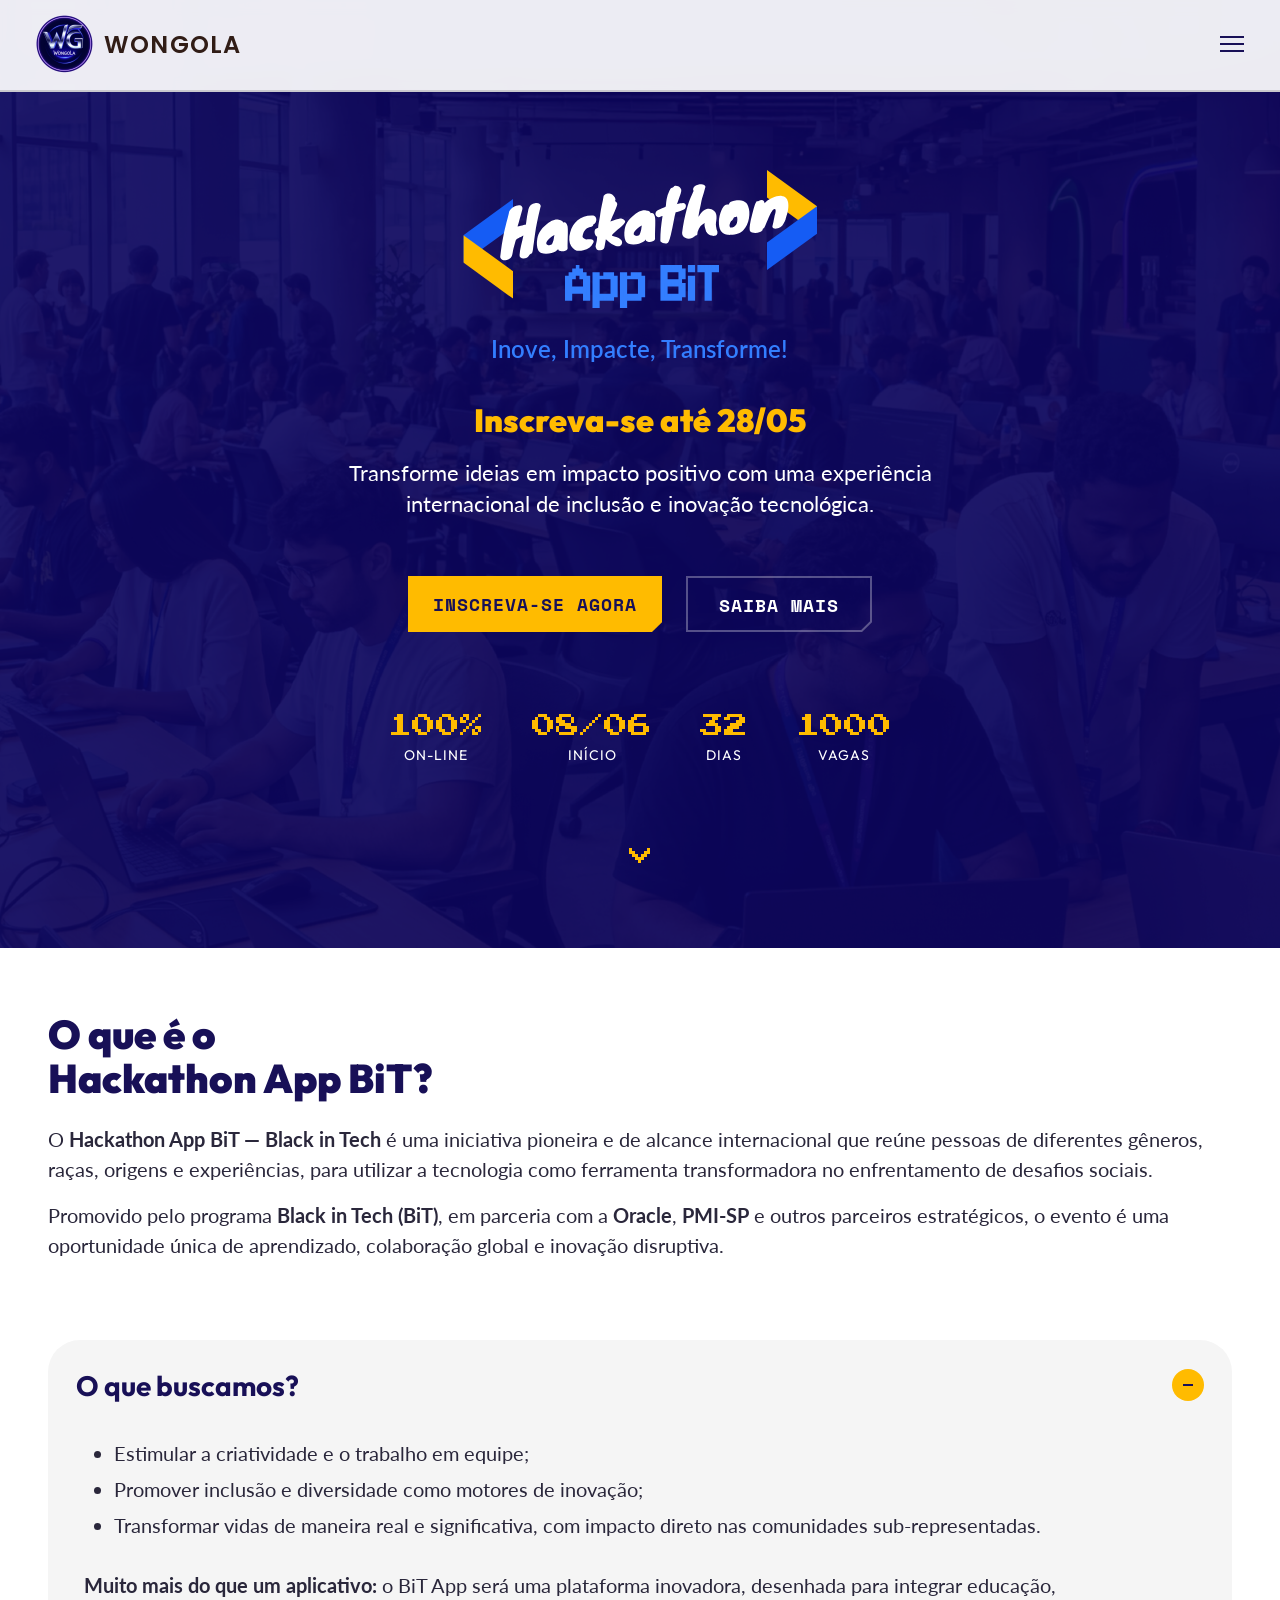
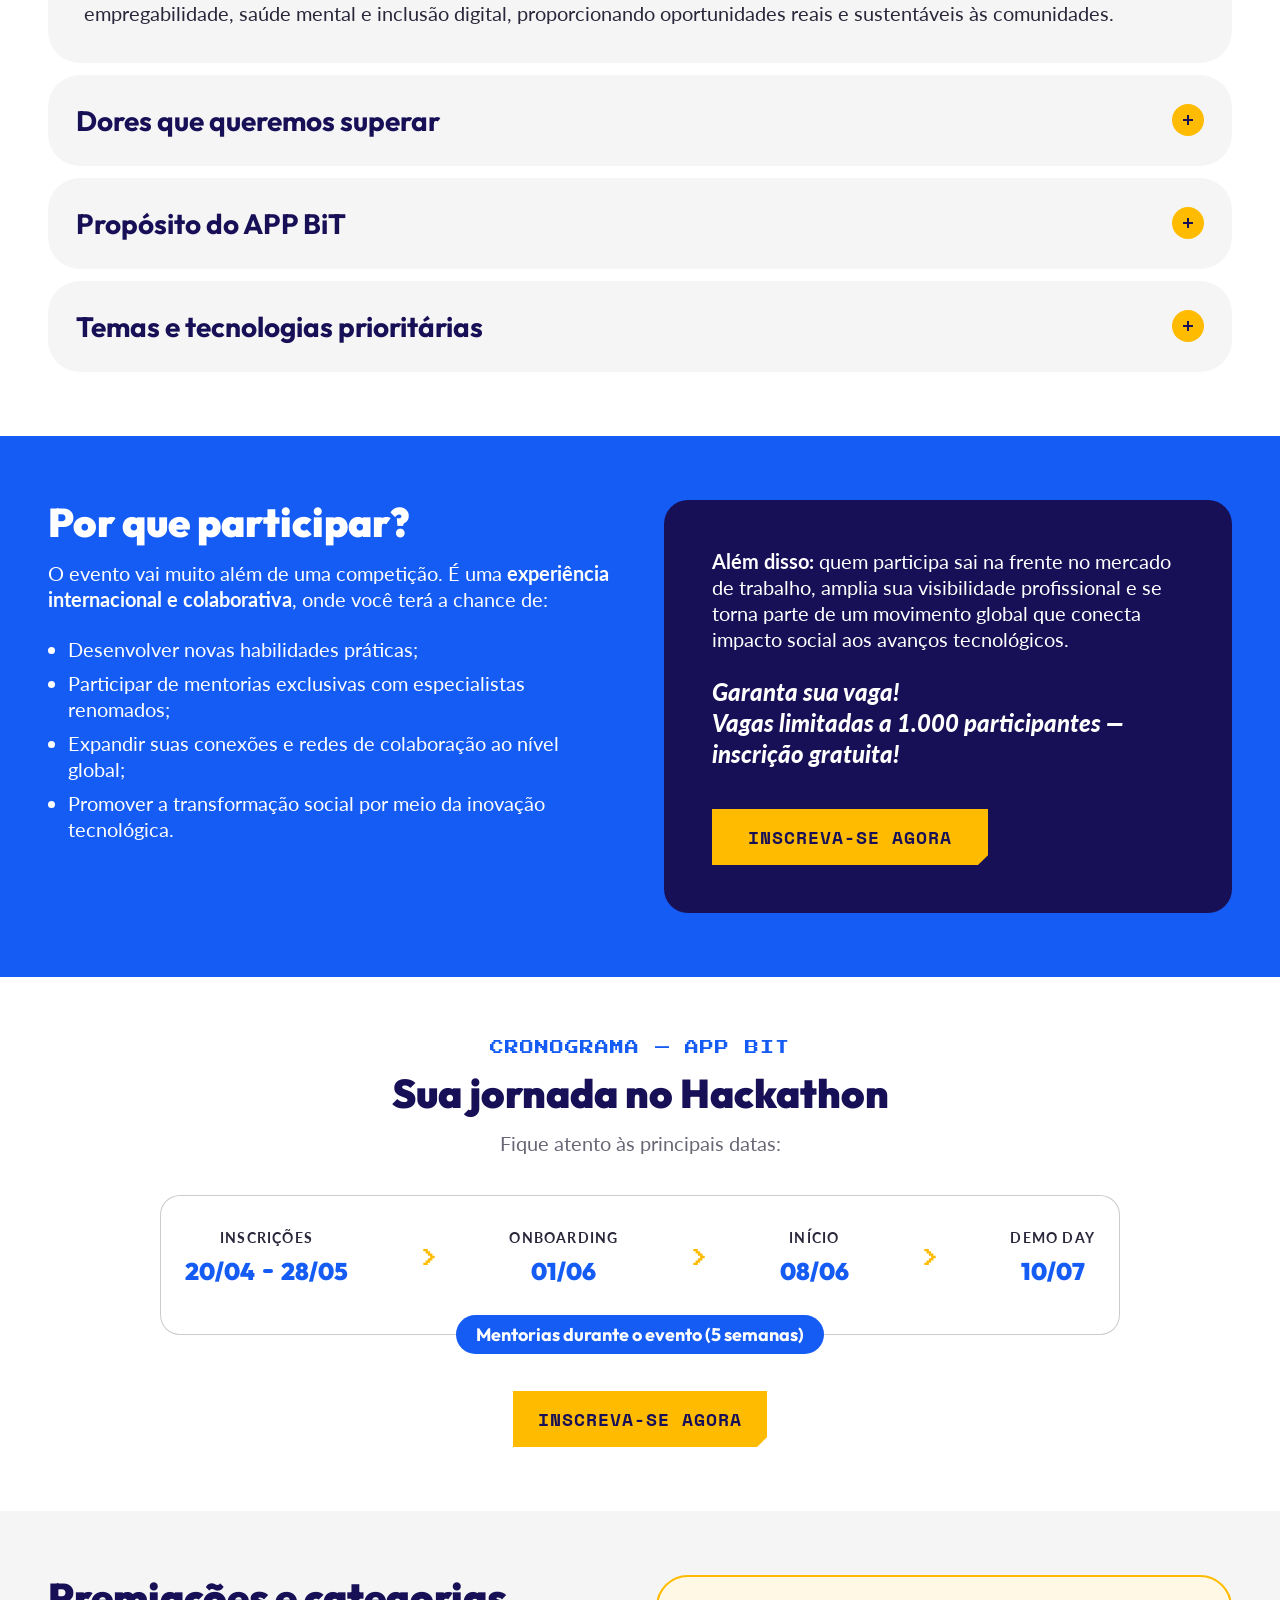
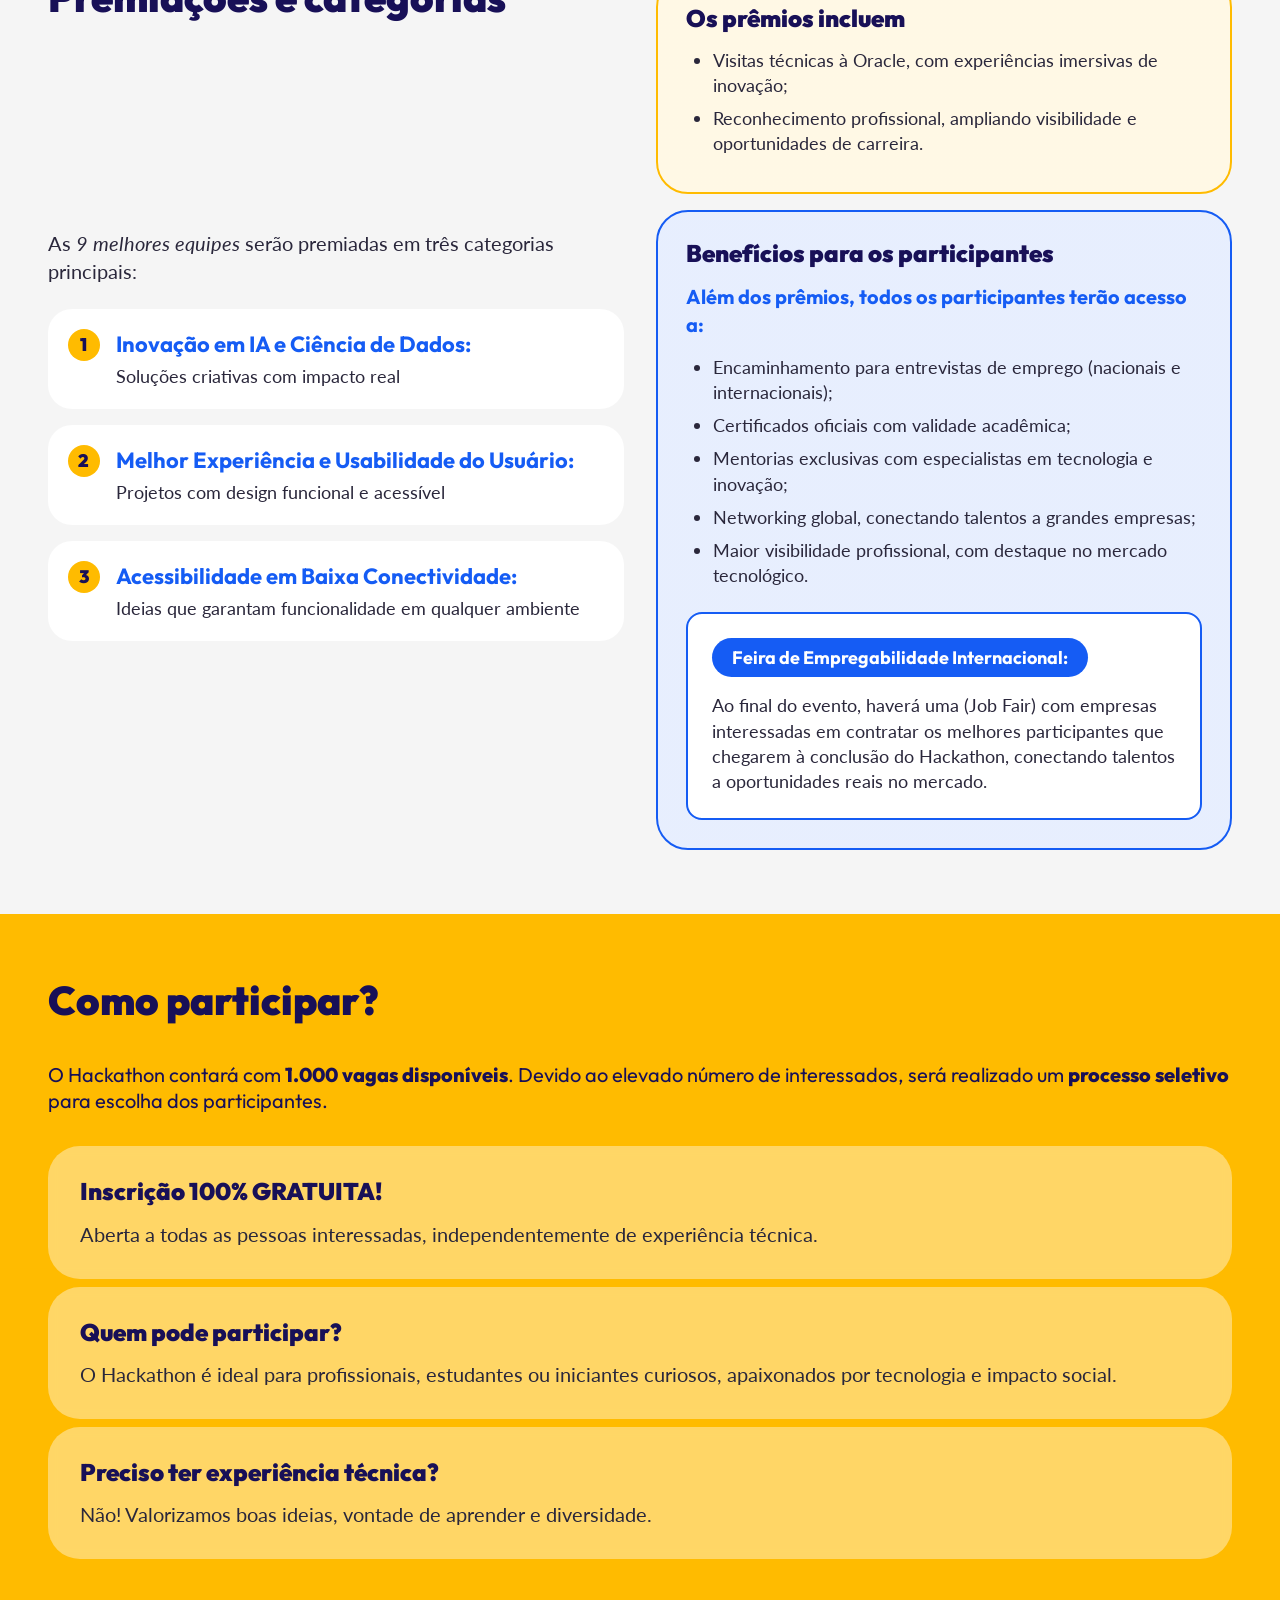
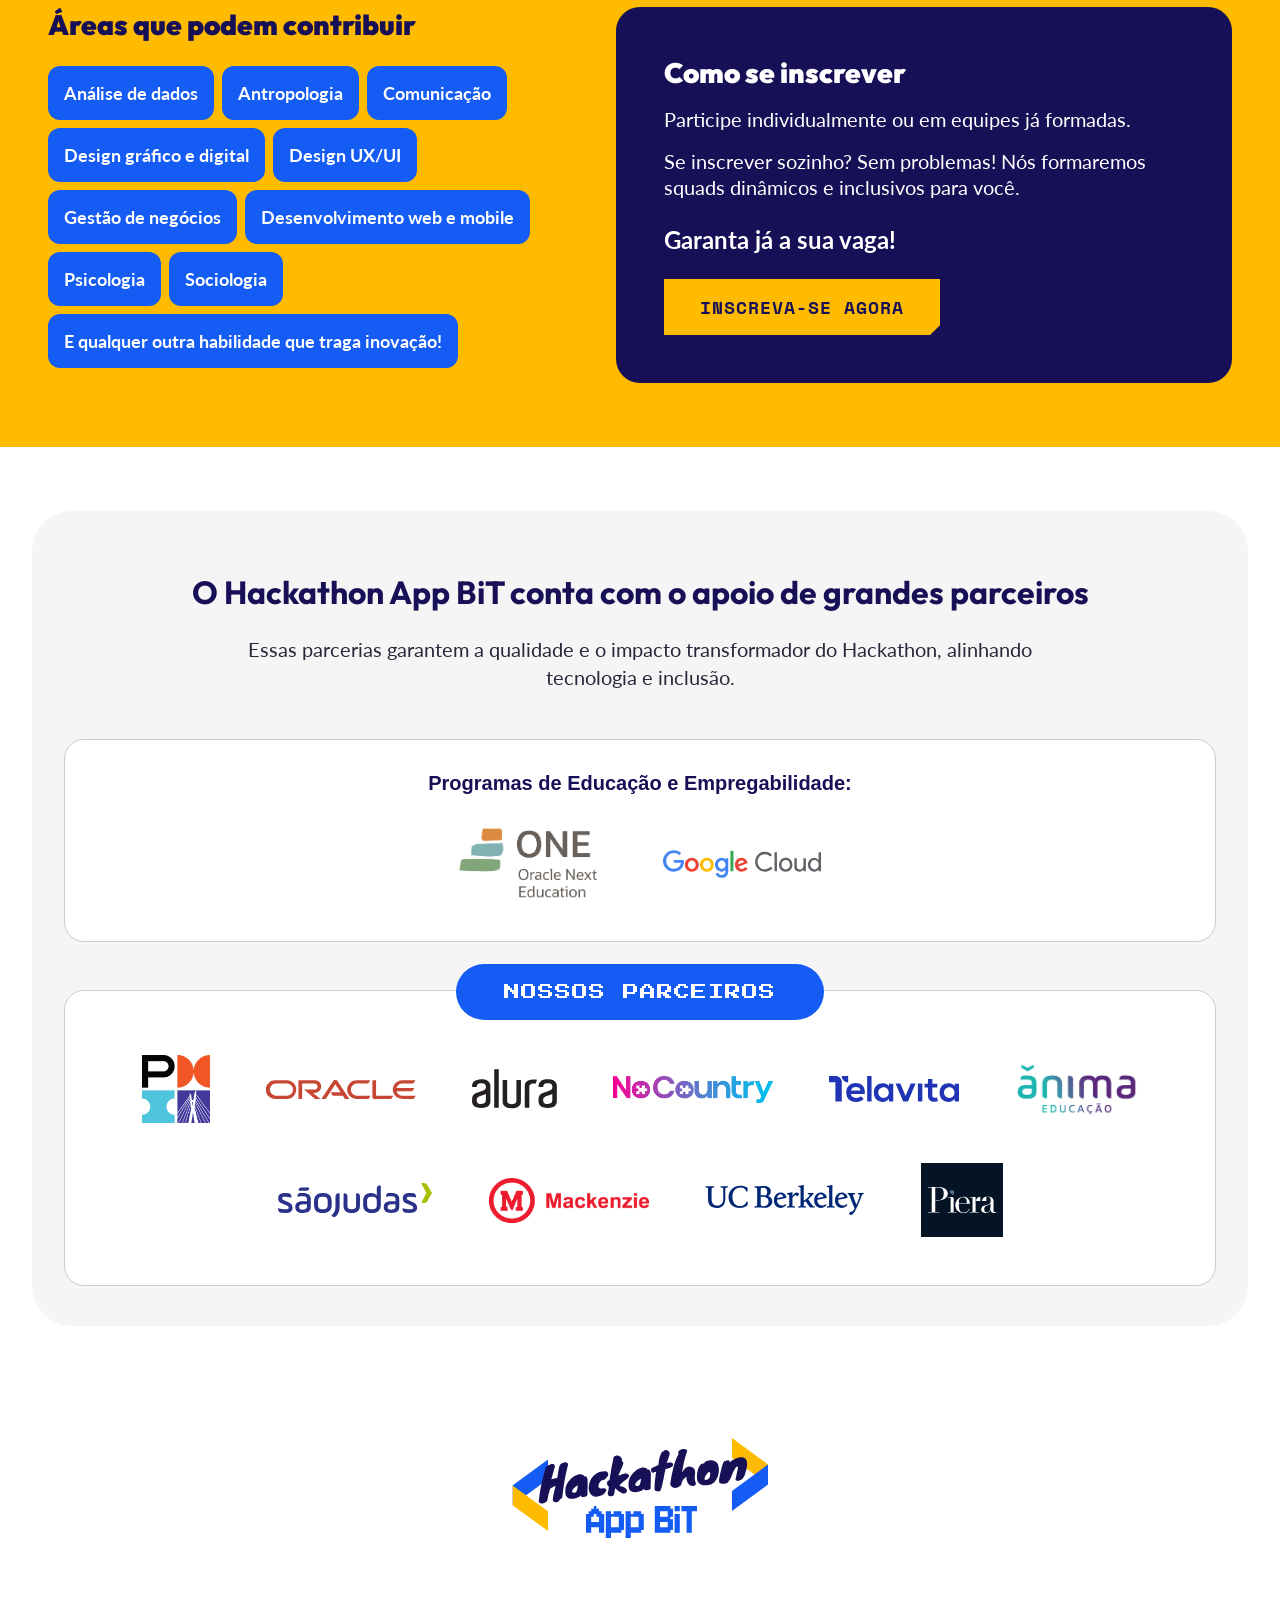
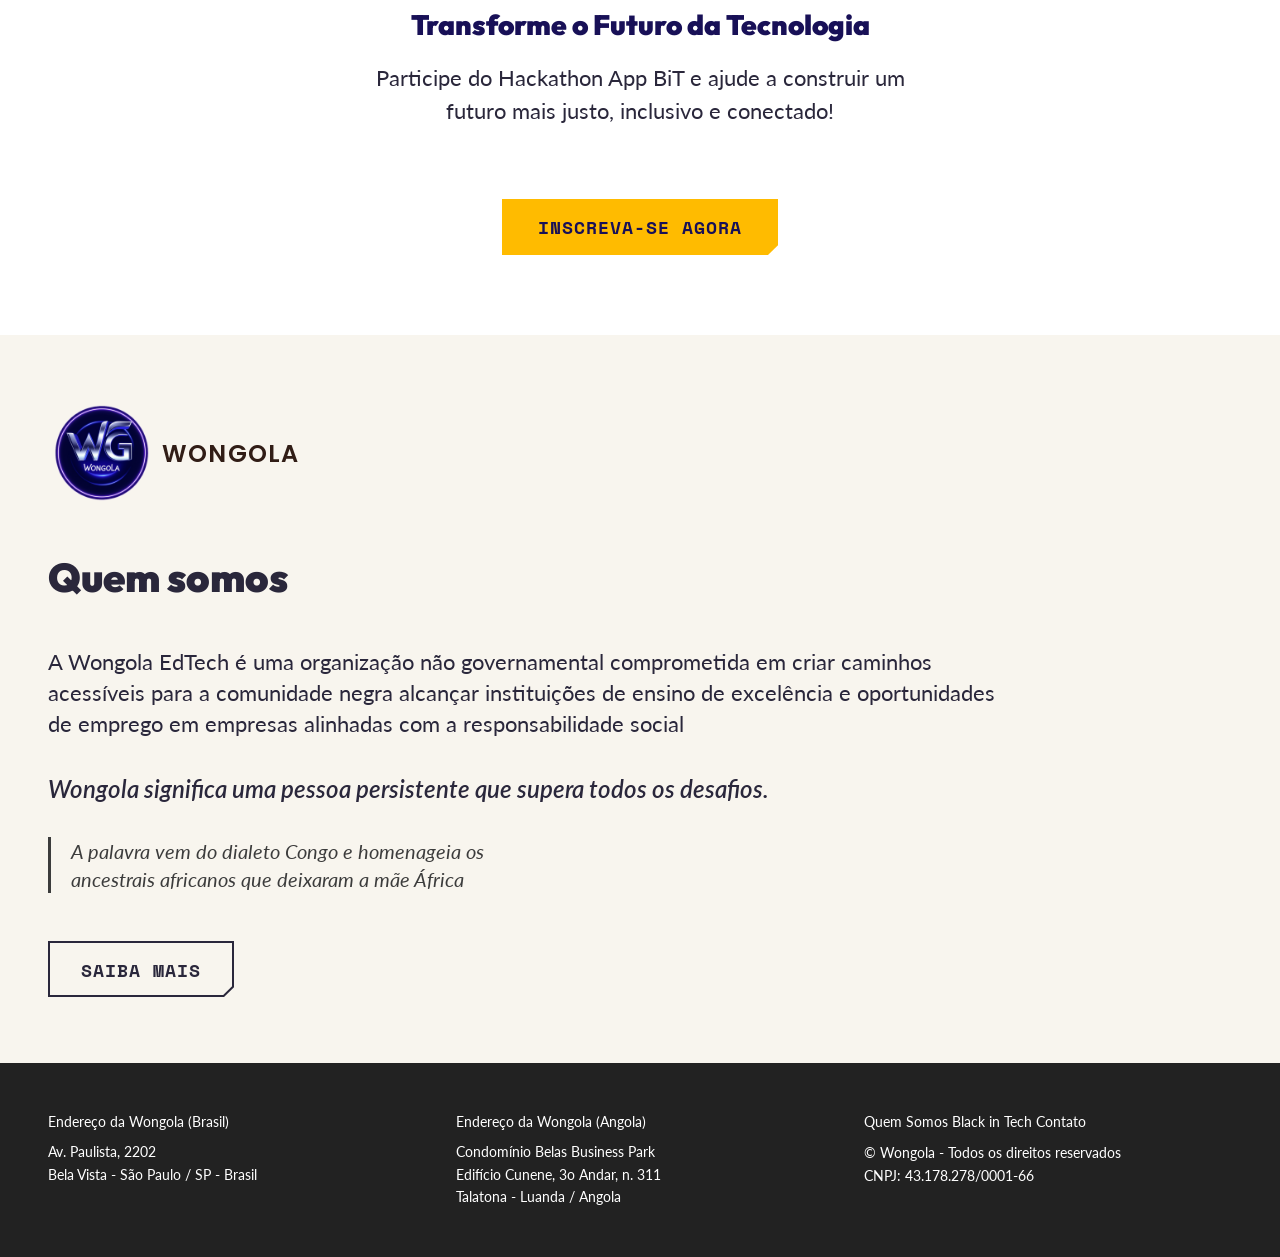
==== commit 9423ad24: "Refaz seção Parceiros conforme Figma v2 Reorganiza a seção em dois cards separados (programas de edu" ====
--- a/index.html
+++ b/index.html
@@ -397,13 +397,28 @@
 
   <!-- PARCEIROS -->
   <section class="parceiros" id="parceiros">
-    <div class="parceiros-box anim">
-      <span class="parceiros-pill">NOSSOS PARCEIROS</span>
+    <div class="parceiros-inner anim">
       <div class="parceiros-text">
         <h2 class="parceiros-title"><strong>O Hackathon App BiT conta com o apoio de grandes parceiros</strong></h2>
         <p class="parceiros-subtitle">Essas parcerias garantem a qualidade e o impacto transformador do Hackathon, alinhando tecnologia e inclusão.</p>
       </div>
-      <div class="parceiros-grid">
+
+      <div class="parceiros-card parceiros-card--edu">
+        <span class="parceiros-card-label">Programas de Educação e Empregabilidade:</span>
+        <div class="parceiros-row">
+          <div class="parc-tooltip-wrap">
+            <img src="assets/parc-oracle-one.png" alt="Oracle Next Education" class="parc-logo" style="width:140px;height:75px">
+            <span class="parc-tooltip">Parceiro Tecnológico</span>
+          </div>
+          <div class="parc-tooltip-wrap">
+            <img src="assets/parc-googlecloud.svg" alt="Google Cloud" class="parc-logo" style="width:200px;height:41px;transform:rotate(-180deg) scaleX(-1)">
+            <span class="parc-tooltip">Parceiro Tecnológico</span>
+          </div>
+        </div>
+      </div>
+
+      <div class="parceiros-card parceiros-card--main">
+        <span class="parceiros-pill">NOSSOS PARCEIROS</span>
         <div class="parceiros-row">
           <div class="parc-tooltip-wrap">
             <img src="assets/parc-pmi.png" alt="PMI-SP" class="parc-logo" style="width:68px;height:68px">
@@ -414,14 +429,6 @@
             <span class="parc-tooltip">Parceiro Tecnológico</span>
           </div>
           <div class="parc-tooltip-wrap">
-            <img src="assets/parc-oracle-one.png" alt="Oracle Next Education" class="parc-logo" style="width:127px;height:68px">
-            <span class="parc-tooltip">Parceiro Tecnológico</span>
-          </div>
-          <div class="parc-tooltip-wrap">
-            <img src="assets/parc-iaj.png" alt="Instituto Angolano da Juventude" class="parc-logo" style="width:160px;height:80px">
-            <span class="parc-tooltip">Parceiro Institucional</span>
-          </div>
-          <div class="parc-tooltip-wrap">
             <img src="assets/parc-alura.svg" alt="Alura" class="parc-logo" style="width:85px;height:40px">
             <span class="parc-tooltip">Parceiro de Metodologia</span>
           </div>
@@ -448,6 +455,9 @@
           <div class="parc-tooltip-wrap">
             <img src="assets/parc-ucberkeley.svg" alt="UC Berkeley" class="parc-logo" style="width:171px;height:32px">
             <span class="parc-tooltip">Parceiro Educacional Internacional</span>
+          </div>
+          <div class="parc-tooltip-wrap">
+            <img src="assets/parc-piera.svg" alt="Piera" class="parc-logo" style="width:82px;height:74px">
           </div>
         </div>
       </div>
@@ -505,89 +515,6 @@
         <svg class="btn-bg" aria-hidden="true" viewBox="0 0 186 56" fill="none" preserveAspectRatio="none"><path d="M185 1V45.7559L175.615 55H1V1H185Z" stroke="#2a273b" stroke-width="2"/></svg>
         <span>Saiba Mais</span>
       </a>
-    </div>
-  </section>
-
-  <!-- EQUIPE TÉCNICA -->
-  <section class="equipe" id="equipe">
-    <div class="equipe-box anim">
-      <div class="equipe-pill">EQUIPE TÉCNICA</div>
-      <div class="equipe-header">
-        <h2 class="equipe-title">Conheça nossa equipe</h2>
-        <p class="equipe-subtitle">As pessoas dedicadas a tornar o Hackathon App BiT uma realidade.</p>
-      </div>
-      <div class="equipe-grid">
-        <div class="membro-card">
-          <div class="membro-foto-wrap"><img src="https://hackathon.wongola.com.br/images/linkedin/raulison_linkedin.png" alt="Raulison Resende" class="membro-foto"></div>
-          <span class="membro-nome">Raulison Resende</span>
-          <a class="membro-linkedin" href="https://www.linkedin.com/in/raulison-resende" target="_blank" rel="noopener"><svg viewBox="0 0 24 24" fill="currentColor"><path d="M20.447 20.452h-3.554v-5.569c0-1.328-.027-3.037-1.852-3.037-1.853 0-2.136 1.445-2.136 2.939v5.667H9.351V9h3.414v1.561h.046c.477-.9 1.637-1.85 3.37-1.85 3.601 0 4.267 2.37 4.267 5.455v6.286zM5.337 7.433a2.062 2.062 0 01-2.063-2.065 2.064 2.064 0 112.063 2.065zm1.782 13.019H3.555V9h3.564v11.452zM22.225 0H1.771C.792 0 0 .774 0 1.729v20.542C0 23.227.792 24 1.771 24h20.451C23.2 24 24 23.227 24 22.271V1.729C24 .774 23.2 0 22.222 0h.003z"/></svg>LinkedIn</a>
-        </div>
-        <div class="membro-card">
-          <div class="membro-foto-wrap"><img src="https://hackathon.wongola.com.br/images/linkedin/airis_linkedin.png" alt="Airis Horta" class="membro-foto"></div>
-          <span class="membro-nome">Airis Horta</span>
-          <a class="membro-linkedin" href="https://www.linkedin.com/in/airishorta/" target="_blank" rel="noopener"><svg viewBox="0 0 24 24" fill="currentColor"><path d="M20.447 20.452h-3.554v-5.569c0-1.328-.027-3.037-1.852-3.037-1.853 0-2.136 1.445-2.136 2.939v5.667H9.351V9h3.414v1.561h.046c.477-.9 1.637-1.85 3.37-1.85 3.601 0 4.267 2.37 4.267 5.455v6.286zM5.337 7.433a2.062 2.062 0 01-2.063-2.065 2.064 2.064 0 112.063 2.065zm1.782 13.019H3.555V9h3.564v11.452zM22.225 0H1.771C.792 0 0 .774 0 1.729v20.542C0 23.227.792 24 1.771 24h20.451C23.2 24 24 23.227 24 22.271V1.729C24 .774 23.2 0 22.222 0h.003z"/></svg>LinkedIn</a>
-        </div>
-        <div class="membro-card">
-          <div class="membro-foto-wrap"><img src="https://hackathon.wongola.com.br/images/linkedin/alessandra_linkedin.png" alt="Alessandra Veleda" class="membro-foto"></div>
-          <span class="membro-nome">Alessandra Veleda</span>
-          <a class="membro-linkedin" href="https://www.linkedin.com/in/alessandra-b-veleda/" target="_blank" rel="noopener"><svg viewBox="0 0 24 24" fill="currentColor"><path d="M20.447 20.452h-3.554v-5.569c0-1.328-.027-3.037-1.852-3.037-1.853 0-2.136 1.445-2.136 2.939v5.667H9.351V9h3.414v1.561h.046c.477-.9 1.637-1.85 3.37-1.85 3.601 0 4.267 2.37 4.267 5.455v6.286zM5.337 7.433a2.062 2.062 0 01-2.063-2.065 2.064 2.064 0 112.063 2.065zm1.782 13.019H3.555V9h3.564v11.452zM22.225 0H1.771C.792 0 0 .774 0 1.729v20.542C0 23.227.792 24 1.771 24h20.451C23.2 24 24 23.227 24 22.271V1.729C24 .774 23.2 0 22.222 0h.003z"/></svg>LinkedIn</a>
-        </div>
-        <div class="membro-card">
-          <div class="membro-foto-wrap"><img src="https://hackathon.wongola.com.br/images/linkedin/francine_linkedin.png" alt="Francine Santana" class="membro-foto"></div>
-          <span class="membro-nome">Francine Santana</span>
-          <a class="membro-linkedin" href="https://www.linkedin.com/in/francine-concei%C3%A7%C3%A3o/" target="_blank" rel="noopener"><svg viewBox="0 0 24 24" fill="currentColor"><path d="M20.447 20.452h-3.554v-5.569c0-1.328-.027-3.037-1.852-3.037-1.853 0-2.136 1.445-2.136 2.939v5.667H9.351V9h3.414v1.561h.046c.477-.9 1.637-1.85 3.37-1.85 3.601 0 4.267 2.37 4.267 5.455v6.286zM5.337 7.433a2.062 2.062 0 01-2.063-2.065 2.064 2.064 0 112.063 2.065zm1.782 13.019H3.555V9h3.564v11.452zM22.225 0H1.771C.792 0 0 .774 0 1.729v20.542C0 23.227.792 24 1.771 24h20.451C23.2 24 24 23.227 24 22.271V1.729C24 .774 23.2 0 22.222 0h.003z"/></svg>LinkedIn</a>
-        </div>
-        <div class="membro-card">
-          <div class="membro-foto-wrap"><img src="https://hackathon.wongola.com.br/images/linkedin/fulvio_linkedin.png" alt="Fúlvio Falcão" class="membro-foto"></div>
-          <span class="membro-nome">Fúlvio Falcão</span>
-          <a class="membro-linkedin" href="https://www.linkedin.com/in/fulviofalcao" target="_blank" rel="noopener"><svg viewBox="0 0 24 24" fill="currentColor"><path d="M20.447 20.452h-3.554v-5.569c0-1.328-.027-3.037-1.852-3.037-1.853 0-2.136 1.445-2.136 2.939v5.667H9.351V9h3.414v1.561h.046c.477-.9 1.637-1.85 3.37-1.85 3.601 0 4.267 2.37 4.267 5.455v6.286zM5.337 7.433a2.062 2.062 0 01-2.063-2.065 2.064 2.064 0 112.063 2.065zm1.782 13.019H3.555V9h3.564v11.452zM22.225 0H1.771C.792 0 0 .774 0 1.729v20.542C0 23.227.792 24 1.771 24h20.451C23.2 24 24 23.227 24 22.271V1.729C24 .774 23.2 0 22.222 0h.003z"/></svg>LinkedIn</a>
-        </div>
-        <div class="membro-card">
-          <div class="membro-foto-wrap"><img src="https://hackathon.wongola.com.br/images/linkedin/isabella_linkedin.png" alt="Isabella Genuino" class="membro-foto"></div>
-          <span class="membro-nome">Isabella Genuino</span>
-          <a class="membro-linkedin" href="https://www.linkedin.com/in/isabella-genuino/" target="_blank" rel="noopener"><svg viewBox="0 0 24 24" fill="currentColor"><path d="M20.447 20.452h-3.554v-5.569c0-1.328-.027-3.037-1.852-3.037-1.853 0-2.136 1.445-2.136 2.939v5.667H9.351V9h3.414v1.561h.046c.477-.9 1.637-1.85 3.37-1.85 3.601 0 4.267 2.37 4.267 5.455v6.286zM5.337 7.433a2.062 2.062 0 01-2.063-2.065 2.064 2.064 0 112.063 2.065zm1.782 13.019H3.555V9h3.564v11.452zM22.225 0H1.771C.792 0 0 .774 0 1.729v20.542C0 23.227.792 24 1.771 24h20.451C23.2 24 24 23.227 24 22.271V1.729C24 .774 23.2 0 22.222 0h.003z"/></svg>LinkedIn</a>
-        </div>
-        <div class="membro-card">
-          <div class="membro-foto-wrap"><img src="https://hackathon.wongola.com.br/images/linkedin/ismar_linkedin.png" alt="Ismar Nascimento" class="membro-foto"></div>
-          <span class="membro-nome">Ismar Nascimento</span>
-          <a class="membro-linkedin" href="https://www.linkedin.com/in/ismar-nascimento-pmp-psm-i-07920b16/" target="_blank" rel="noopener"><svg viewBox="0 0 24 24" fill="currentColor"><path d="M20.447 20.452h-3.554v-5.569c0-1.328-.027-3.037-1.852-3.037-1.853 0-2.136 1.445-2.136 2.939v5.667H9.351V9h3.414v1.561h.046c.477-.9 1.637-1.85 3.37-1.85 3.601 0 4.267 2.37 4.267 5.455v6.286zM5.337 7.433a2.062 2.062 0 01-2.063-2.065 2.064 2.064 0 112.063 2.065zm1.782 13.019H3.555V9h3.564v11.452zM22.225 0H1.771C.792 0 0 .774 0 1.729v20.542C0 23.227.792 24 1.771 24h20.451C23.2 24 24 23.227 24 22.271V1.729C24 .774 23.2 0 22.222 0h.003z"/></svg>LinkedIn</a>
-        </div>
-        <div class="membro-card">
-          <div class="membro-foto-wrap"><img src="https://hackathon.wongola.com.br/images/linkedin/joao_linkedin.png" alt="João Silva" class="membro-foto"></div>
-          <span class="membro-nome">João Silva</span>
-          <a class="membro-linkedin" href="https://www.linkedin.com/in/japsilva/" target="_blank" rel="noopener"><svg viewBox="0 0 24 24" fill="currentColor"><path d="M20.447 20.452h-3.554v-5.569c0-1.328-.027-3.037-1.852-3.037-1.853 0-2.136 1.445-2.136 2.939v5.667H9.351V9h3.414v1.561h.046c.477-.9 1.637-1.85 3.37-1.85 3.601 0 4.267 2.37 4.267 5.455v6.286zM5.337 7.433a2.062 2.062 0 01-2.063-2.065 2.064 2.064 0 112.063 2.065zm1.782 13.019H3.555V9h3.564v11.452zM22.225 0H1.771C.792 0 0 .774 0 1.729v20.542C0 23.227.792 24 1.771 24h20.451C23.2 24 24 23.227 24 22.271V1.729C24 .774 23.2 0 22.222 0h.003z"/></svg>LinkedIn</a>
-        </div>
-        <div class="membro-card">
-          <div class="membro-foto-wrap"><img src="https://hackathon.wongola.com.br/images/linkedin/juliano_linkedin.png" alt="Juliano Silva" class="membro-foto"></div>
-          <span class="membro-nome">Juliano Silva</span>
-          <a class="membro-linkedin" href="https://www.linkedin.com/in/juliano-silva/" target="_blank" rel="noopener"><svg viewBox="0 0 24 24" fill="currentColor"><path d="M20.447 20.452h-3.554v-5.569c0-1.328-.027-3.037-1.852-3.037-1.853 0-2.136 1.445-2.136 2.939v5.667H9.351V9h3.414v1.561h.046c.477-.9 1.637-1.85 3.37-1.85 3.601 0 4.267 2.37 4.267 5.455v6.286zM5.337 7.433a2.062 2.062 0 01-2.063-2.065 2.064 2.064 0 112.063 2.065zm1.782 13.019H3.555V9h3.564v11.452zM22.225 0H1.771C.792 0 0 .774 0 1.729v20.542C0 23.227.792 24 1.771 24h20.451C23.2 24 24 23.227 24 22.271V1.729C24 .774 23.2 0 22.222 0h.003z"/></svg>LinkedIn</a>
-        </div>
-        <div class="membro-card">
-          <div class="membro-foto-wrap"><img src="https://hackathon.wongola.com.br/images/linkedin/marcell_linkedin.jpg" alt="Marcell da Silva" class="membro-foto"></div>
-          <span class="membro-nome">Marcell da Silva</span>
-          <a class="membro-linkedin" href="https://www.linkedin.com/in/marcelldasilva/" target="_blank" rel="noopener"><svg viewBox="0 0 24 24" fill="currentColor"><path d="M20.447 20.452h-3.554v-5.569c0-1.328-.027-3.037-1.852-3.037-1.853 0-2.136 1.445-2.136 2.939v5.667H9.351V9h3.414v1.561h.046c.477-.9 1.637-1.85 3.37-1.85 3.601 0 4.267 2.37 4.267 5.455v6.286zM5.337 7.433a2.062 2.062 0 01-2.063-2.065 2.064 2.064 0 112.063 2.065zm1.782 13.019H3.555V9h3.564v11.452zM22.225 0H1.771C.792 0 0 .774 0 1.729v20.542C0 23.227.792 24 1.771 24h20.451C23.2 24 24 23.227 24 22.271V1.729C24 .774 23.2 0 22.222 0h.003z"/></svg>LinkedIn</a>
-        </div>
-        <div class="membro-card">
-          <div class="membro-foto-wrap"><img src="https://hackathon.wongola.com.br/images/linkedin/nelson_linkedin.png" alt="Nelson Scoz" class="membro-foto"></div>
-          <span class="membro-nome">Nelson Scoz</span>
-          <a class="membro-linkedin" href="https://www.linkedin.com/in/nelsonscoz/" target="_blank" rel="noopener"><svg viewBox="0 0 24 24" fill="currentColor"><path d="M20.447 20.452h-3.554v-5.569c0-1.328-.027-3.037-1.852-3.037-1.853 0-2.136 1.445-2.136 2.939v5.667H9.351V9h3.414v1.561h.046c.477-.9 1.637-1.85 3.37-1.85 3.601 0 4.267 2.37 4.267 5.455v6.286zM5.337 7.433a2.062 2.062 0 01-2.063-2.065 2.064 2.064 0 112.063 2.065zm1.782 13.019H3.555V9h3.564v11.452zM22.225 0H1.771C.792 0 0 .774 0 1.729v20.542C0 23.227.792 24 1.771 24h20.451C23.2 24 24 23.227 24 22.271V1.729C24 .774 23.2 0 22.222 0h.003z"/></svg>LinkedIn</a>
-        </div>
-        <div class="membro-card">
-          <div class="membro-foto-wrap"><img src="https://hackathon.wongola.com.br/images/linkedin/rogerio_linkedin.png" alt="Rogério Acácio" class="membro-foto"></div>
-          <span class="membro-nome">Rogério Acácio</span>
-          <a class="membro-linkedin" href="https://www.linkedin.com/in/professorti/" target="_blank" rel="noopener"><svg viewBox="0 0 24 24" fill="currentColor"><path d="M20.447 20.452h-3.554v-5.569c0-1.328-.027-3.037-1.852-3.037-1.853 0-2.136 1.445-2.136 2.939v5.667H9.351V9h3.414v1.561h.046c.477-.9 1.637-1.85 3.37-1.85 3.601 0 4.267 2.37 4.267 5.455v6.286zM5.337 7.433a2.062 2.062 0 01-2.063-2.065 2.064 2.064 0 112.063 2.065zm1.782 13.019H3.555V9h3.564v11.452zM22.225 0H1.771C.792 0 0 .774 0 1.729v20.542C0 23.227.792 24 1.771 24h20.451C23.2 24 24 23.227 24 22.271V1.729C24 .774 23.2 0 22.222 0h.003z"/></svg>LinkedIn</a>
-        </div>
-        <div class="membro-card">
-          <div class="membro-foto-wrap"><img src="https://hackathon.wongola.com.br/images/linkedin/ronald_linkedin.png" alt="Ronald Petrotheli" class="membro-foto"></div>
-          <span class="membro-nome">Ronald Petrotheli</span>
-          <a class="membro-linkedin" href="https://www.linkedin.com/in/ronaldpetrothelicapm/" target="_blank" rel="noopener"><svg viewBox="0 0 24 24" fill="currentColor"><path d="M20.447 20.452h-3.554v-5.569c0-1.328-.027-3.037-1.852-3.037-1.853 0-2.136 1.445-2.136 2.939v5.667H9.351V9h3.414v1.561h.046c.477-.9 1.637-1.85 3.37-1.85 3.601 0 4.267 2.37 4.267 5.455v6.286zM5.337 7.433a2.062 2.062 0 01-2.063-2.065 2.064 2.064 0 112.063 2.065zm1.782 13.019H3.555V9h3.564v11.452zM22.225 0H1.771C.792 0 0 .774 0 1.729v20.542C0 23.227.792 24 1.771 24h20.451C23.2 24 24 23.227 24 22.271V1.729C24 .774 23.2 0 22.222 0h.003z"/></svg>LinkedIn</a>
-        </div>
-        <div class="membro-card">
-          <div class="membro-foto-wrap"><img src="https://hackathon.wongola.com.br/images/linkedin/shirley_linkedin.png" alt="Shirley Silva" class="membro-foto"></div>
-          <span class="membro-nome">Shirley Silva</span>
-          <a class="membro-linkedin" href="https://www.linkedin.com/in/shirley-silva-cea%C2%AE-8383441bb/" target="_blank" rel="noopener"><svg viewBox="0 0 24 24" fill="currentColor"><path d="M20.447 20.452h-3.554v-5.569c0-1.328-.027-3.037-1.852-3.037-1.853 0-2.136 1.445-2.136 2.939v5.667H9.351V9h3.414v1.561h.046c.477-.9 1.637-1.85 3.37-1.85 3.601 0 4.267 2.37 4.267 5.455v6.286zM5.337 7.433a2.062 2.062 0 01-2.063-2.065 2.064 2.064 0 112.063 2.065zm1.782 13.019H3.555V9h3.564v11.452zM22.225 0H1.771C.792 0 0 .774 0 1.729v20.542C0 23.227.792 24 1.771 24h20.451C23.2 24 24 23.227 24 22.271V1.729C24 .774 23.2 0 22.222 0h.003z"/></svg>LinkedIn</a>
-        </div>
-      </div>
     </div>
   </section>
 
@@ -949,12 +876,8 @@
           </svg>
         </div>
         <h3 class="success-title">Inscrição realizada com sucesso!</h3>
-        <p class="success-text">Sua inscrição no <strong>Hackathon App BiT</strong> foi recebida.<br>Entre agora na comunidade oficial do WhatsApp para acompanhar comunicados e próximas etapas.</p>
+        <p class="success-text">Sua inscrição no <strong>Hackathon App BiT</strong> foi recebida.<br>Em breve você receberá mais informações no seu email e será adicionado(a) ao grupo oficial no WhatsApp.</p>
         <p class="success-text"><strong>Fique atento(a) às próximas etapas!</strong></p>
-        <a href="https://chat.whatsapp.com/FoAix3uC3eiC5OtlUJMaOH" target="_blank" rel="noopener" class="btn btn-success-whatsapp">
-          <svg viewBox="0 0 24 24" fill="currentColor" width="20" height="20" aria-hidden="true"><path d="M17.472 14.382c-.297-.149-1.758-.867-2.03-.967-.273-.099-.471-.148-.67.15-.197.297-.767.966-.94 1.164-.173.199-.347.223-.644.075-.297-.15-1.255-.463-2.39-1.475-.883-.788-1.48-1.761-1.653-2.059-.173-.297-.018-.458.13-.606.134-.133.298-.347.446-.52.149-.174.198-.298.298-.497.099-.198.05-.371-.025-.52-.075-.149-.669-1.612-.916-2.207-.242-.579-.487-.5-.669-.51-.173-.008-.371-.01-.57-.01-.198 0-.52.074-.792.372-.272.297-1.04 1.016-1.04 2.479 0 1.462 1.065 2.875 1.213 3.074.149.198 2.096 3.2 5.077 4.487.709.306 1.262.489 1.694.625.712.227 1.36.195 1.871.118.571-.085 1.758-.719 2.006-1.413.248-.694.248-1.289.173-1.413-.074-.124-.272-.198-.57-.347m-5.421 7.403h-.004a9.87 9.87 0 01-5.031-1.378l-.361-.214-3.741.982.998-3.648-.235-.374a9.86 9.86 0 01-1.51-5.26c.001-5.45 4.436-9.884 9.888-9.884 2.64 0 5.122 1.03 6.988 2.898a9.825 9.825 0 012.893 6.994c-.003 5.45-4.437 9.884-9.885 9.884m8.413-18.297A11.815 11.815 0 0012.05 0C5.495 0 .16 5.335.157 11.892c0 2.096.547 4.142 1.588 5.945L.057 24l6.305-1.654a11.882 11.882 0 005.683 1.448h.005c6.554 0 11.89-5.335 11.893-11.893a11.821 11.821 0 00-3.48-8.413z"/></svg>
-          <span>Entrar na Comunidade WhatsApp</span>
-        </a>
         <button type="button" class="form-btn form-btn-prev" id="btn-success-close" style="margin:0 auto">
           <svg class="form-btn-bg" aria-hidden="true" viewBox="0 0 186 56" fill="none"><path d="M185 1V45.7559L175.615 55H1V1H185Z" stroke="#2a273b" stroke-width="2"/></svg>
           <span>Fechar</span>
--- a/styles.css
+++ b/styles.css
@@ -788,16 +788,67 @@
    PARCEIROS
    ================================================ */
 .parceiros{
-  padding:80px 96px;
+  padding:80px 48px;
   background:var(--white);
 }
-.parceiros-box{
-  border:1px solid rgba(0,0,0,.2);
-  border-radius:40px;
-  padding:88px 48px 64px;
-  position:relative;
+.parceiros-inner{
   max-width:1248px;
   margin:0 auto;
+  background:#f5f5f5;
+  border-radius:48px;
+  padding:88px 48px 48px;
+  display:flex;
+  flex-direction:column;
+  align-items:center;
+  gap:64px;
+}
+.parceiros-text{
+  text-align:center;
+  padding:0 96px;
+  display:flex;
+  flex-direction:column;
+  gap:24px;
+}
+.parceiros-title{
+  font-family:var(--f-head);
+  font-weight:900;
+  font-size:40px;
+  color:var(--navy);
+  line-height:1.1;
+}
+.parceiros-subtitle{
+  font-family:var(--f-body);
+  font-size:24px;
+  color:var(--text);
+  line-height:1.4;
+  max-width:864px;
+  margin:0 auto;
+}
+/* Cards */
+.parceiros-card{
+  width:100%;
+  background:var(--white);
+  border:1px solid #ccc;
+  border-radius:20px;
+  display:flex;
+  flex-direction:column;
+  align-items:center;
+}
+.parceiros-card--edu{
+  gap:32px;
+  padding:32px 24px 40px;
+}
+.parceiros-card-label{
+  font-family:var(--f-body);
+  font-weight:900;
+  font-size:20px;
+  color:var(--navy);
+  text-align:center;
+}
+.parceiros-card--main{
+  position:relative;
+  gap:40px;
+  padding:80px 48px 64px;
 }
 /* Blue pill label */
 .parceiros-pill{
@@ -815,37 +866,16 @@
   white-space:nowrap;
   letter-spacing:1px;
 }
-.parceiros-text{
-  text-align:center;
-  padding:0 96px;
-  margin-bottom:80px;
-}
-.parceiros-title{
-  font-family:var(--f-head);
-  font-weight:900;
-  font-size:32px;
-  color:var(--navy);
-  line-height:1.3;
-  margin-bottom:24px;
-}
-.parceiros-subtitle{
-  font-family:var(--f-body);
-  font-size:22px;
-  color:var(--text);
-  line-height:1.4;
-}
-.parceiros-grid{
-  display:flex;
-  flex-direction:column;
-  align-items:center;
-  gap:56px;
-}
 .parceiros-row{
   display:flex;
   align-items:center;
   justify-content:center;
   flex-wrap:wrap;
-  gap:56px 96px;
+  gap:56px 88px;
+  width:100%;
+}
+.parceiros-card--edu .parceiros-row{
+  gap:96px;
 }
 .parc-logo{
   object-fit:contain;
@@ -1294,23 +1324,15 @@
   .como-cta-row{margin-top:8px}
 
   /* ---- PARCEIROS ---- */
-  .parceiros{padding:96px 48px 48px;overflow:visible}
-  .parceiros-box{
-    padding:64px 40px 48px;overflow:visible;
-    position:relative;border-radius:40px;
-  }
+  .parceiros{padding:64px 32px;overflow:visible}
+  .parceiros-inner{padding:64px 32px 40px;border-radius:40px;gap:48px;overflow:visible}
+  .parceiros-text{padding:0}
+  .parceiros-title{font-size:32px}
+  .parceiros-subtitle{font-size:20px}
+  .parceiros-card--main{padding:64px 32px 48px}
   .parceiros-pill{white-space:nowrap;top:-27px}
-  .parceiros-text{padding:0;margin-bottom:48px}
-  .parceiros-title{font-size:28px}
-  .parceiros-subtitle{font-size:20px}
-  .parceiros-grid{
-    display:grid;
-    grid-template-columns:repeat(auto-fill,minmax(140px,1fr));
-    gap:32px 40px;
-    align-items:center;
-    justify-items:center;
-  }
-  .parceiros-row{display:contents}
+  .parceiros-row{gap:40px 56px}
+  .parceiros-card--edu .parceiros-row{gap:64px}
   .parc-logo{max-width:160px;height:auto !important}
 
   /* ---- CTA FINAL ---- */
@@ -1372,8 +1394,8 @@
   .tl-date{font-size:24px}
   .tl-lbl{font-size:14px}
 
-  /* Parceiros — 3 cols at this width */
-  .parceiros-grid{grid-template-columns:repeat(auto-fill,minmax(140px,1fr))}
+  /* Parceiros */
+  .parceiros-row{gap:36px 48px}
 
   /* Footer */
   .footer-col{min-width:200px;flex:1 1 40%}
@@ -1499,13 +1521,16 @@
   .como-cta-row{margin-top:0}
 
   /* Parceiros */
-  .parceiros{padding:64px 24px 48px}
-  .parceiros-box{padding:48px 24px 32px;border-radius:28px;gap:48px}
+  .parceiros{padding:48px 16px}
+  .parceiros-inner{padding:48px 20px 32px;border-radius:28px;gap:40px}
   .parceiros-pill{font-size:12px;padding:12px 24px;top:-19px}
-  .parceiros-text{margin-bottom:48px;gap:24px}
+  .parceiros-text{padding:0;gap:16px}
   .parceiros-title{font-size:24px}
   .parceiros-subtitle{font-size:16px}
-  .parceiros-grid{grid-template-columns:repeat(auto-fill,minmax(200px,1fr));gap:32px}
+  .parceiros-card--edu{padding:32px 16px}
+  .parceiros-card--main{padding:56px 20px 40px}
+  .parceiros-row{gap:32px 40px}
+  .parceiros-card--edu .parceiros-row{gap:40px}
 
   /* CTA Final */
   .cta-final{padding:24px 24px 48px}
@@ -1544,138 +1569,3 @@
     justify-items:center;
   }
 }
-
-/* ============================================================
-   EQUIPE TÉCNICA
-   ============================================================ */
-.equipe{padding:80px 96px;background:var(--white)}
-.equipe-box{
-  border:1px solid rgba(0,0,0,.2);
-  border-radius:40px;
-  padding:88px 48px 64px;
-  position:relative;
-  max-width:1248px;
-  margin:0 auto;
-}
-.equipe-pill{
-  position:absolute;
-  top:-29px;
-  left:50%;
-  transform:translateX(-50%);
-  background:var(--navy);
-  color:var(--white);
-  font-family:var(--f-pixel);
-  font-size:16px;
-  text-transform:uppercase;
-  padding:20px 48px;
-  border-radius:999px;
-  white-space:nowrap;
-  letter-spacing:1px;
-}
-.equipe-header{
-  text-align:center;
-  padding:0 96px;
-  margin-bottom:56px;
-}
-.equipe-title{
-  font-family:var(--f-head);
-  font-weight:900;
-  font-size:40px;
-  color:var(--navy);
-  line-height:1.1;
-  margin-bottom:16px;
-}
-.equipe-subtitle{font-family:var(--f-body);font-size:22px;color:var(--text);line-height:1.4}
-.equipe-grid{display:grid;grid-template-columns:repeat(7,1fr);gap:40px 16px}
-.membro-card{
-  display:flex;
-  flex-direction:column;
-  align-items:center;
-  gap:12px;
-  text-align:center;
-  transition:transform .2s;
-}
-.membro-card:hover{transform:translateY(-4px)}
-.membro-foto-wrap{
-  width:120px;
-  height:120px;
-  border-radius:50%;
-  overflow:hidden;
-  border:3px solid var(--yellow);
-  flex-shrink:0;
-}
-.membro-foto{
-  width:100%;
-  height:100%;
-  object-fit:cover;
-  object-position:top center;
-  display:block;
-}
-.membro-nome{
-  font-family:var(--f-head);
-  font-weight:700;
-  font-size:16px;
-  color:var(--navy);
-  line-height:1.2;
-  width:100%;
-}
-.membro-linkedin{
-  display:inline-flex;
-  align-items:center;
-  gap:5px;
-  font-family:var(--f-mono);
-  font-size:11px;
-  font-weight:700;
-  letter-spacing:.5px;
-  text-transform:uppercase;
-  color:var(--blue);
-  border:2px solid var(--blue);
-  border-radius:999px;
-  padding:5px 12px;
-  text-decoration:none;
-  transition:color .2s, background .2s, transform .2s;
-}
-.membro-linkedin:hover{color:var(--white);background:var(--blue);transform:translateY(-2px)}
-.membro-linkedin svg{width:14px;height:14px;flex-shrink:0}
-
-/* WhatsApp button in success modal */
-.btn-success-whatsapp{
-  display:inline-flex;
-  align-items:center;
-  gap:10px;
-  background:#25D366;
-  color:#fff;
-  font-family:var(--f-mono);
-  font-weight:700;
-  font-size:13px;
-  letter-spacing:.5px;
-  text-transform:uppercase;
-  border:none;
-  border-radius:10px;
-  padding:14px 28px;
-  cursor:pointer;
-  text-decoration:none;
-  transition:background .2s, transform .15s, box-shadow .2s;
-  box-shadow:0 4px 16px rgba(37,211,102,.3);
-  margin:0 auto 16px;
-}
-.btn-success-whatsapp:hover{background:#20bd5a;transform:translateY(-2px);box-shadow:0 6px 24px rgba(37,211,102,.4)}
-
-@media(max-width:1280px){
-  .equipe-grid{grid-template-columns:repeat(5,1fr);gap:32px 16px}
-}
-@media(max-width:720px){
-  .equipe{padding:60px 24px}
-  .equipe-box{padding:72px 24px 48px}
-  .equipe-pill{font-size:12px;padding:16px 32px}
-  .equipe-header{padding:0}
-  .equipe-title{font-size:28px}
-  .equipe-subtitle{font-size:17px}
-  .equipe-grid{grid-template-columns:repeat(3,1fr);gap:28px 12px}
-  .membro-foto-wrap{width:90px;height:90px}
-  .membro-nome{font-size:14px}
-}
-@media(max-width:520px){
-  .equipe-grid{grid-template-columns:repeat(2,1fr);gap:24px 12px}
-  .membro-foto-wrap{width:80px;height:80px}
-}
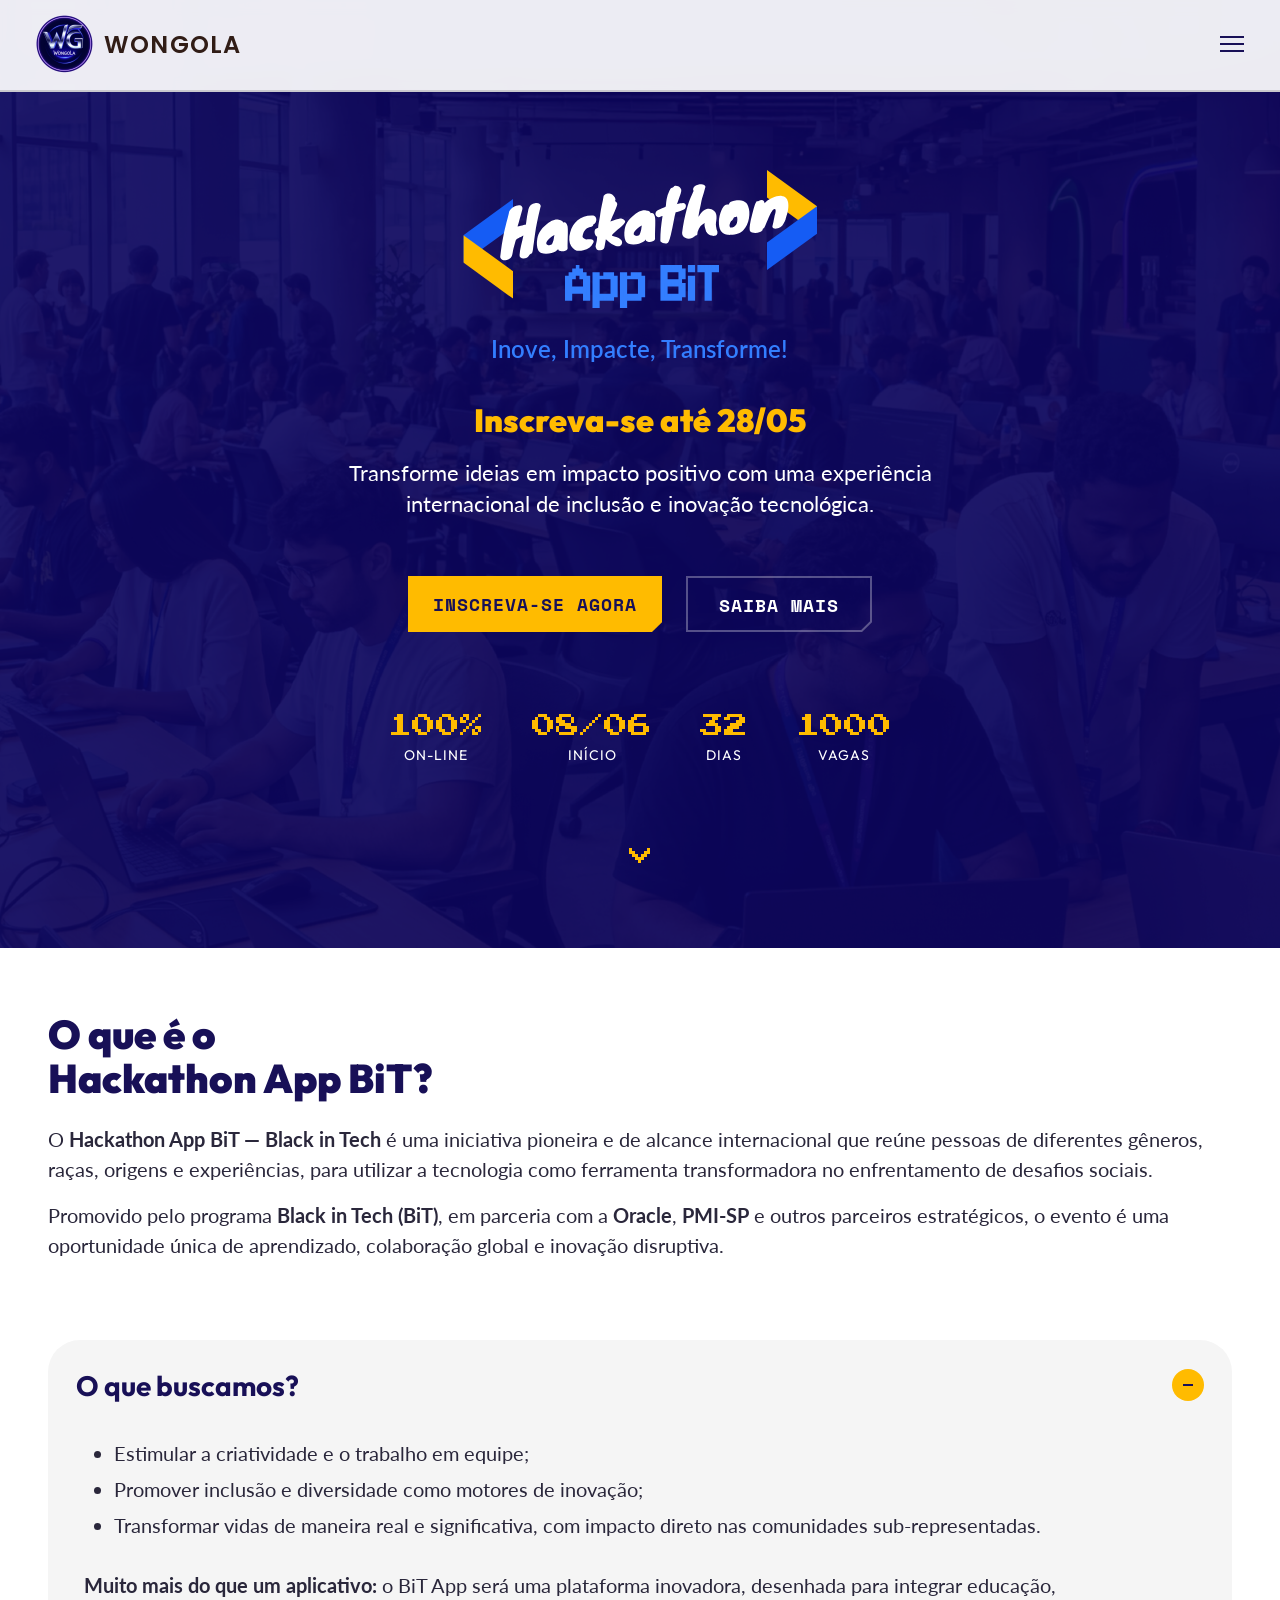
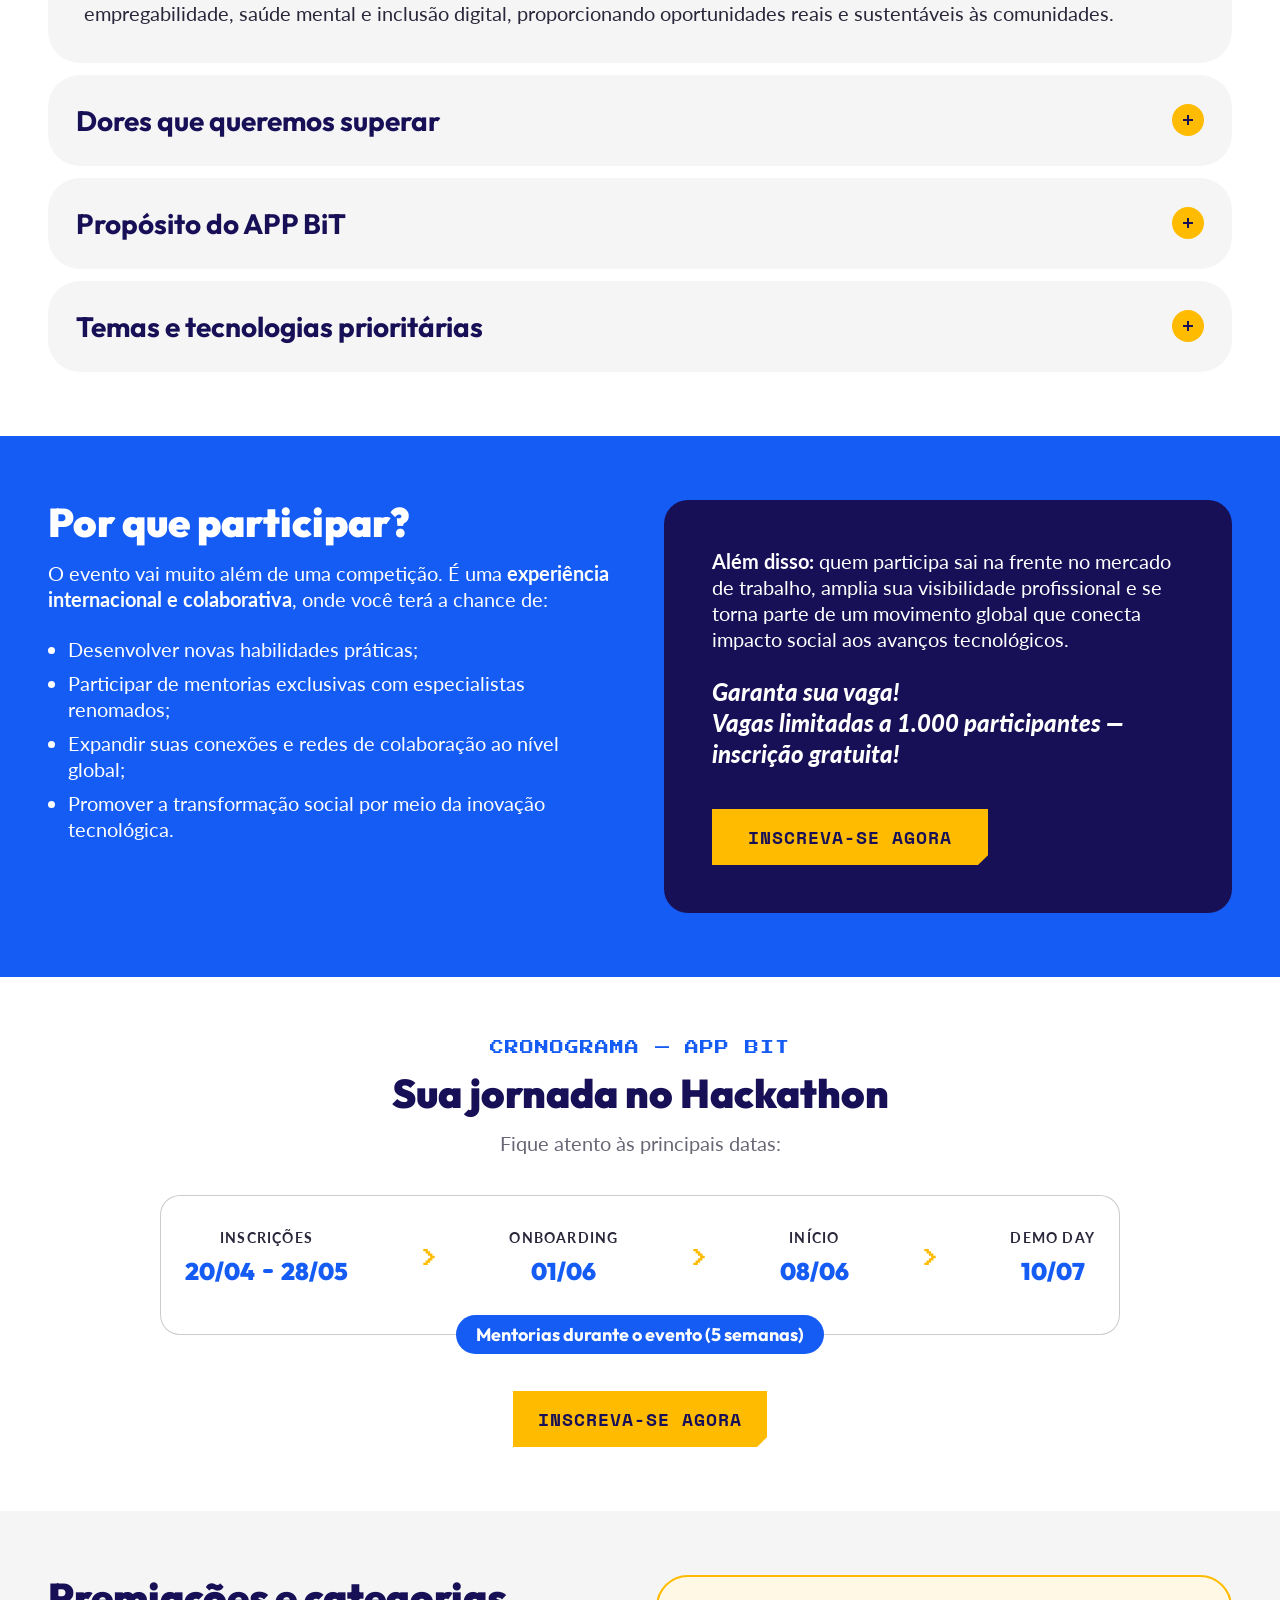
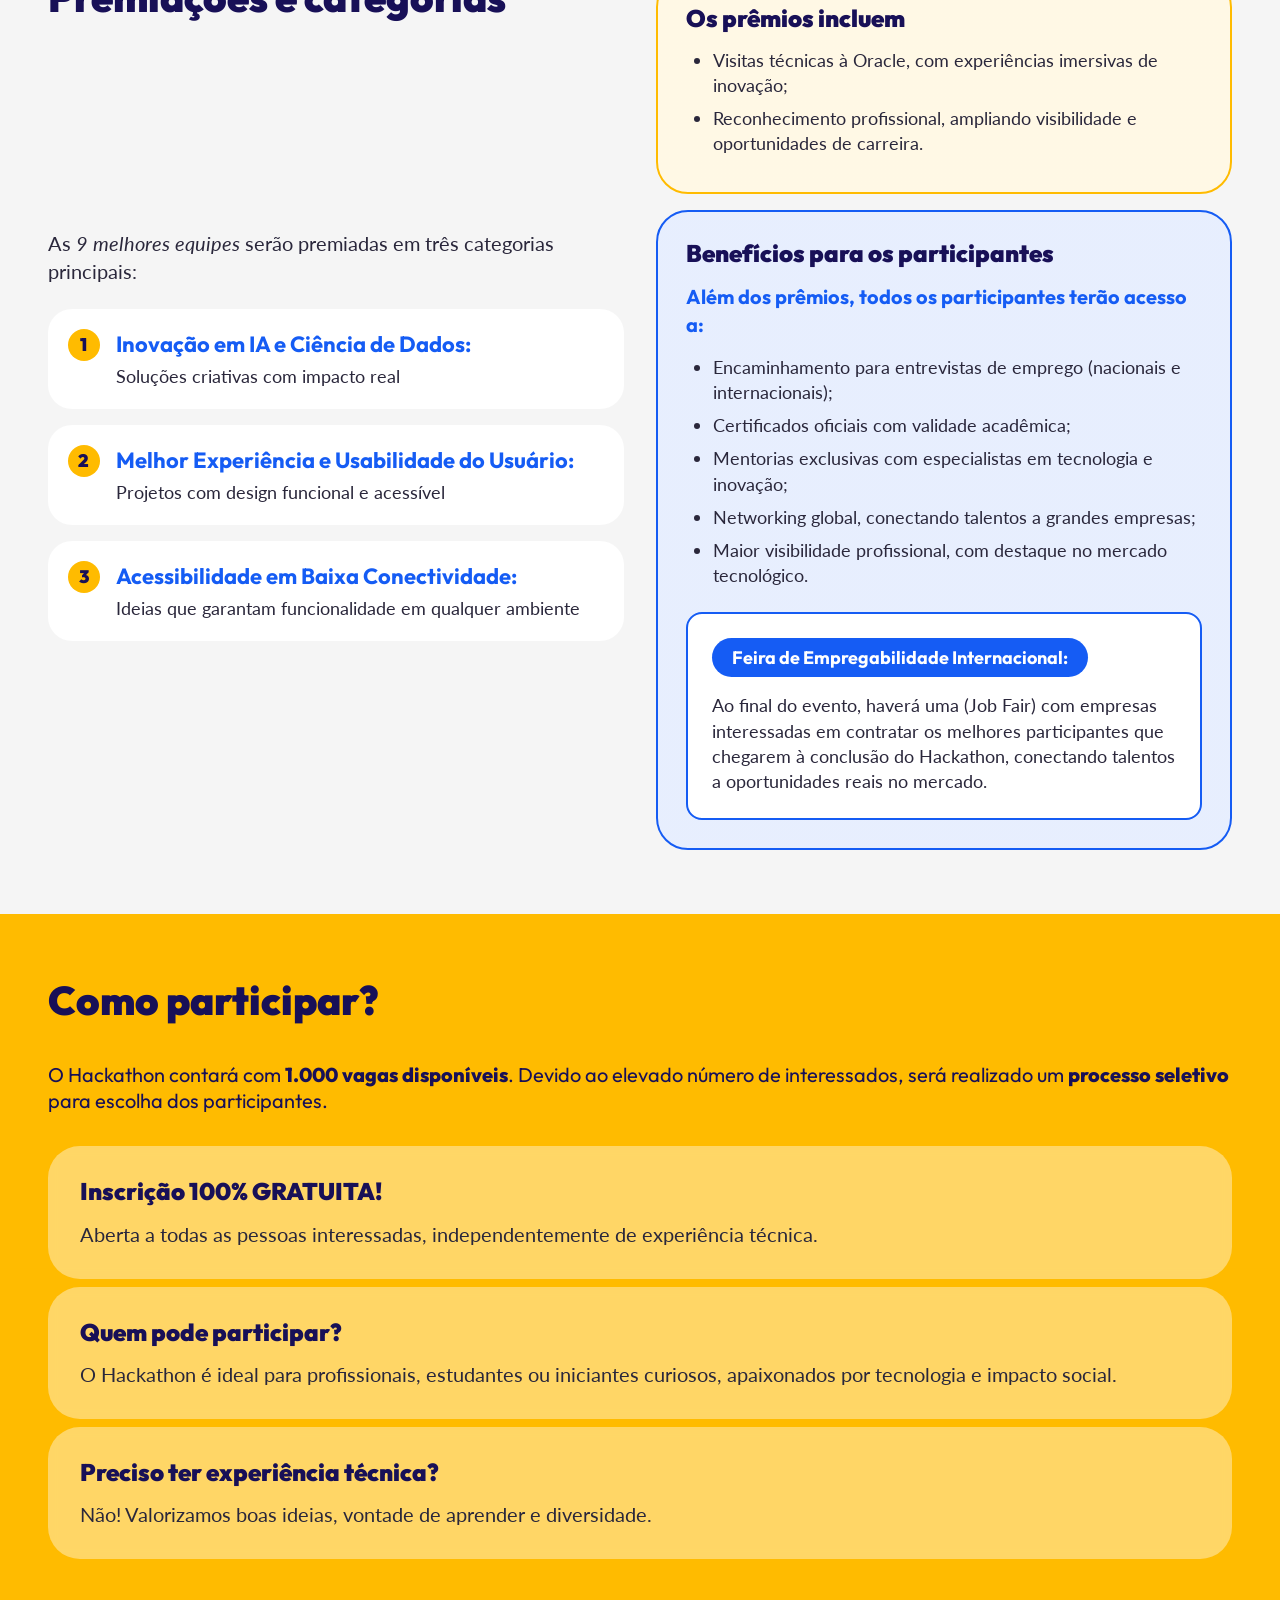
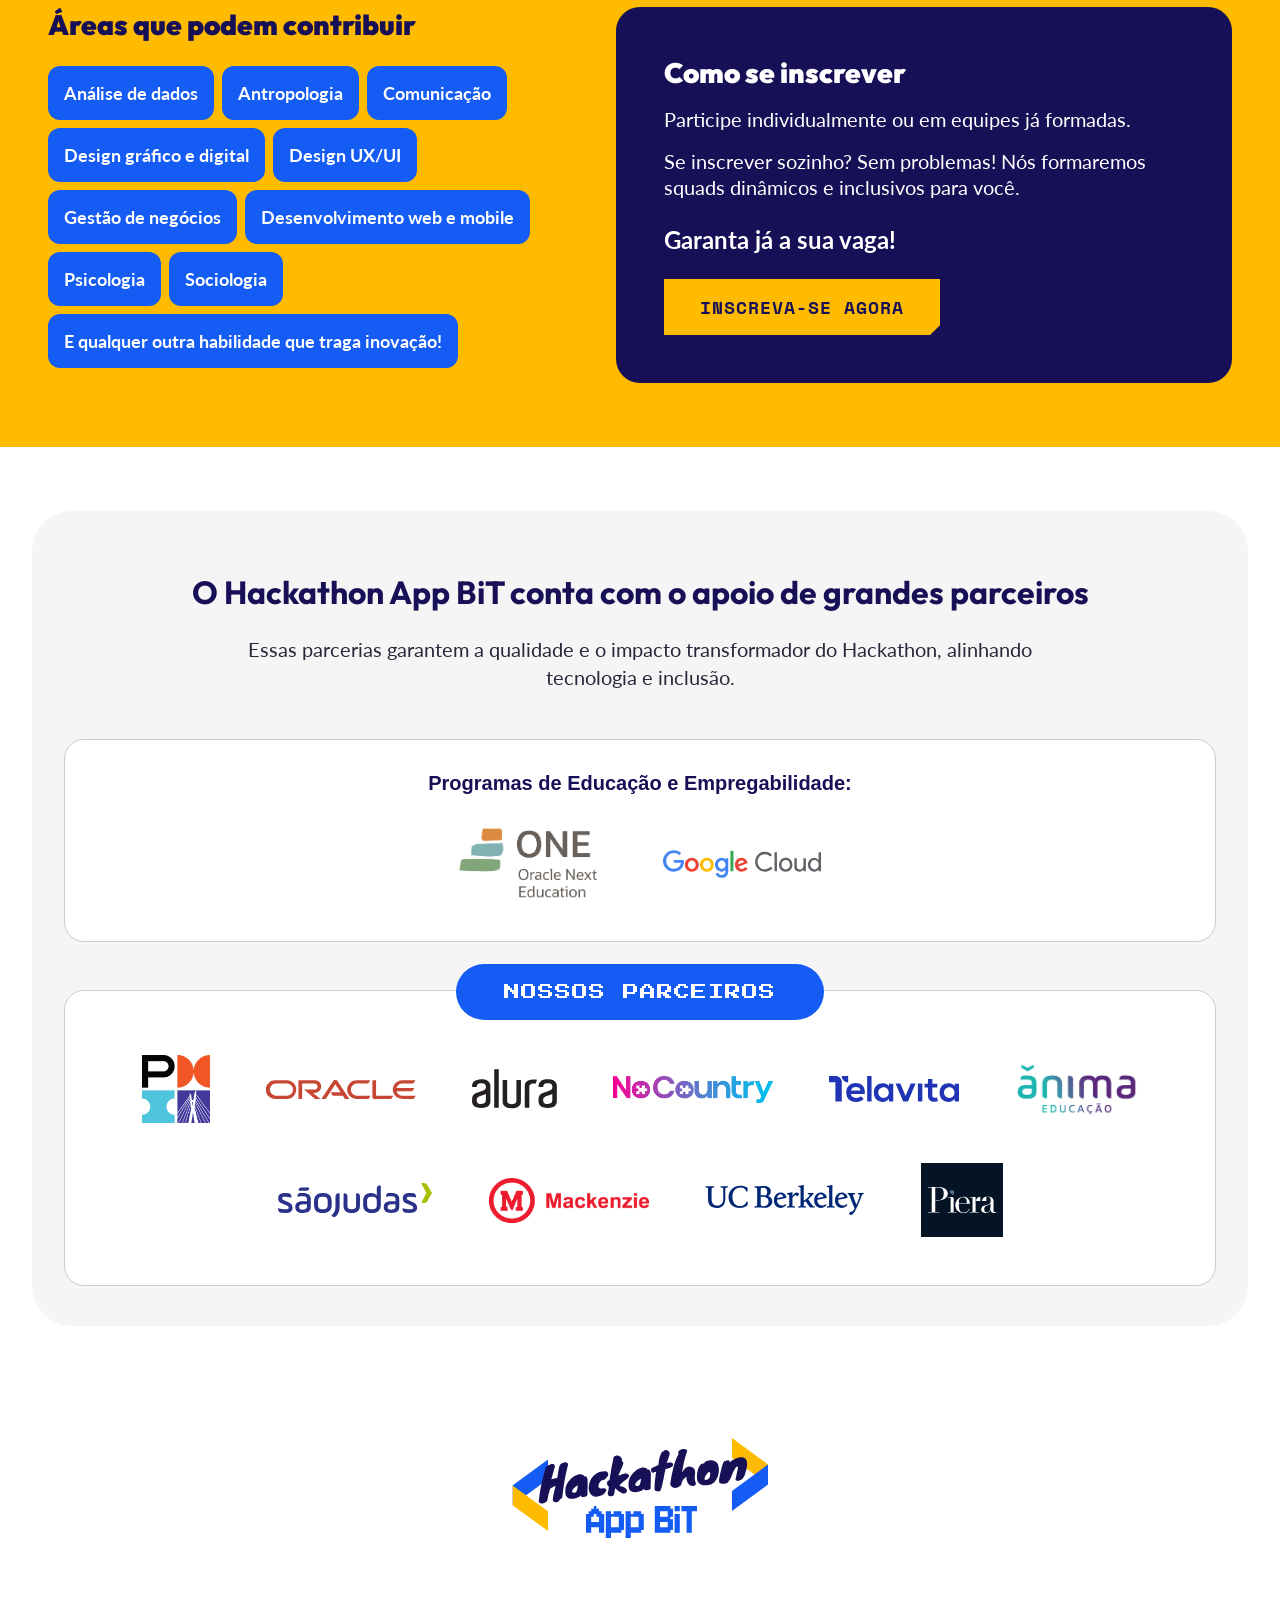
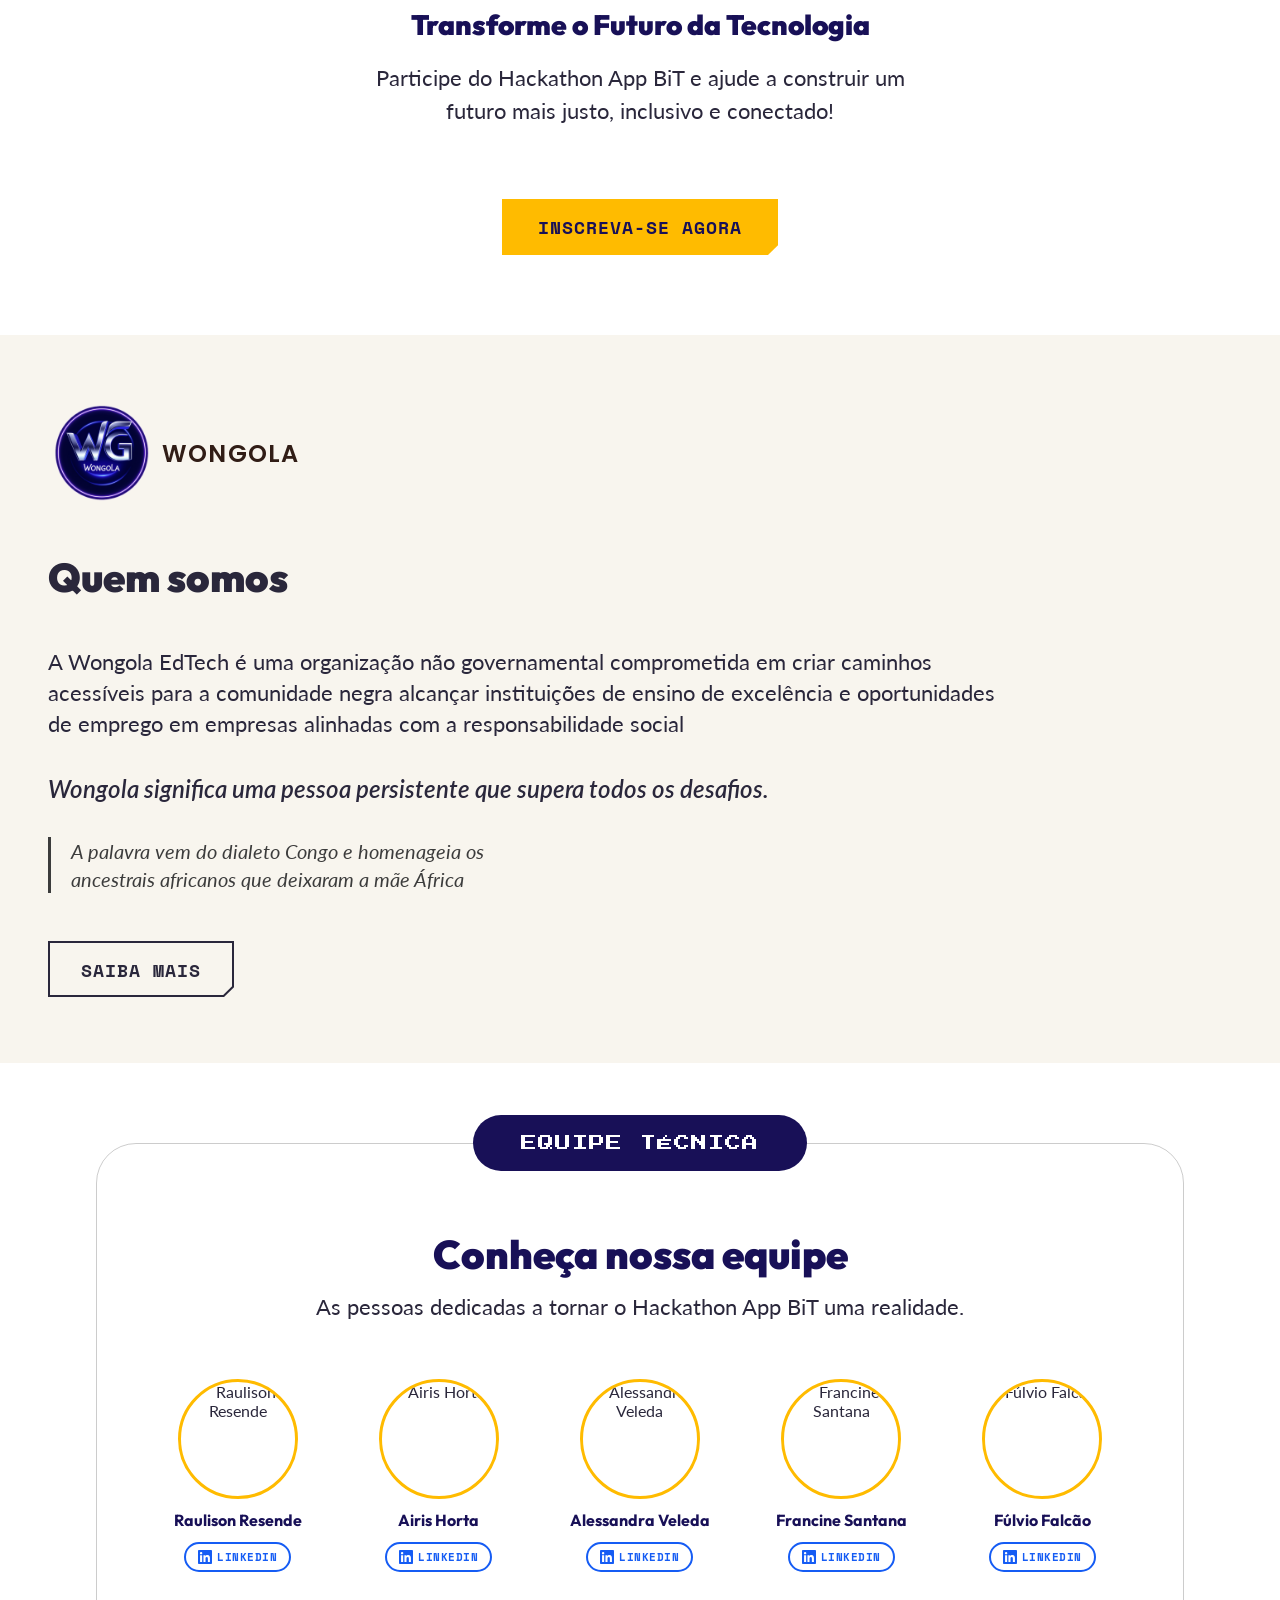
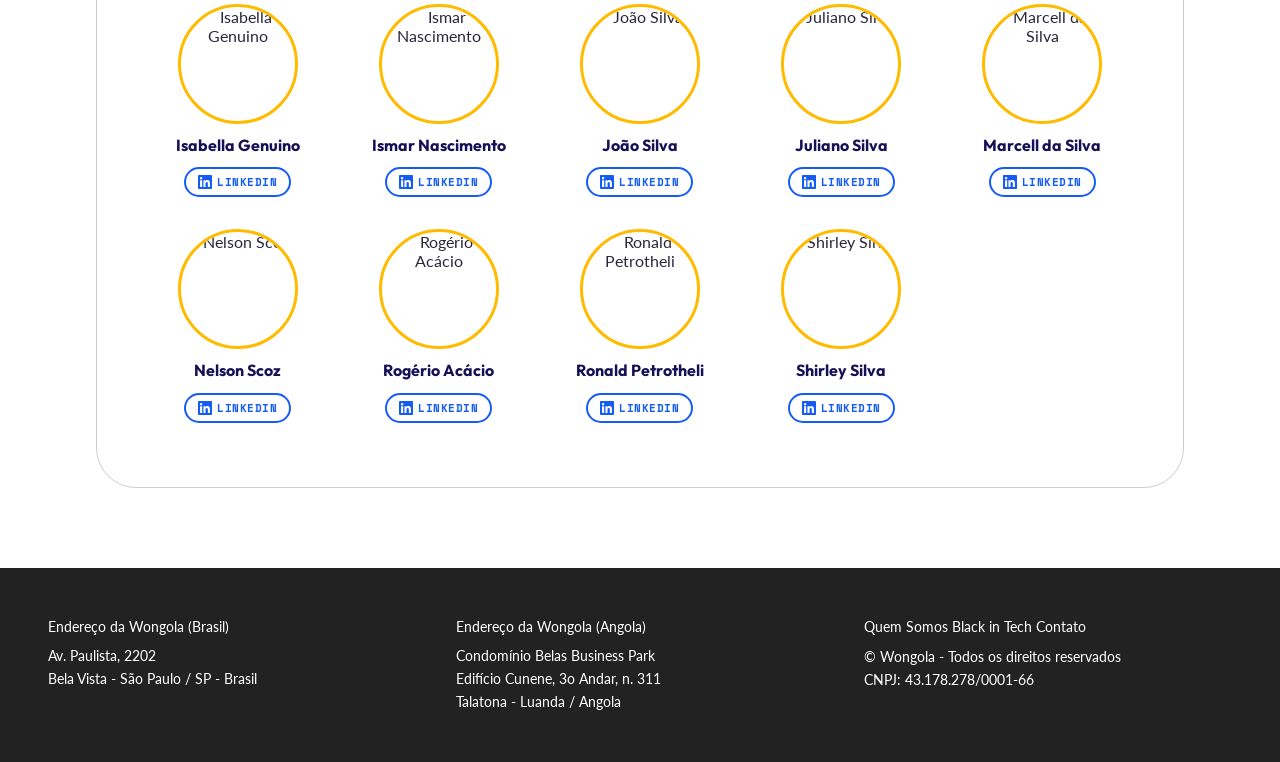
==== commit 97dfb98d: "Merge remote-tracking branch 'origin/main'" ====
--- a/index.html
+++ b/index.html
@@ -518,6 +518,89 @@
     </div>
   </section>
 
+  <!-- EQUIPE TÉCNICA -->
+  <section class="equipe" id="equipe">
+    <div class="equipe-box anim">
+      <div class="equipe-pill">EQUIPE TÉCNICA</div>
+      <div class="equipe-header">
+        <h2 class="equipe-title">Conheça nossa equipe</h2>
+        <p class="equipe-subtitle">As pessoas dedicadas a tornar o Hackathon App BiT uma realidade.</p>
+      </div>
+      <div class="equipe-grid">
+        <div class="membro-card">
+          <div class="membro-foto-wrap"><img src="https://hackathon.wongola.com.br/images/linkedin/raulison_linkedin.png" alt="Raulison Resende" class="membro-foto"></div>
+          <span class="membro-nome">Raulison Resende</span>
+          <a class="membro-linkedin" href="https://www.linkedin.com/in/raulison-resende" target="_blank" rel="noopener"><svg viewBox="0 0 24 24" fill="currentColor"><path d="M20.447 20.452h-3.554v-5.569c0-1.328-.027-3.037-1.852-3.037-1.853 0-2.136 1.445-2.136 2.939v5.667H9.351V9h3.414v1.561h.046c.477-.9 1.637-1.85 3.37-1.85 3.601 0 4.267 2.37 4.267 5.455v6.286zM5.337 7.433a2.062 2.062 0 01-2.063-2.065 2.064 2.064 0 112.063 2.065zm1.782 13.019H3.555V9h3.564v11.452zM22.225 0H1.771C.792 0 0 .774 0 1.729v20.542C0 23.227.792 24 1.771 24h20.451C23.2 24 24 23.227 24 22.271V1.729C24 .774 23.2 0 22.222 0h.003z"/></svg>LinkedIn</a>
+        </div>
+        <div class="membro-card">
+          <div class="membro-foto-wrap"><img src="https://hackathon.wongola.com.br/images/linkedin/airis_linkedin.png" alt="Airis Horta" class="membro-foto"></div>
+          <span class="membro-nome">Airis Horta</span>
+          <a class="membro-linkedin" href="https://www.linkedin.com/in/airishorta/" target="_blank" rel="noopener"><svg viewBox="0 0 24 24" fill="currentColor"><path d="M20.447 20.452h-3.554v-5.569c0-1.328-.027-3.037-1.852-3.037-1.853 0-2.136 1.445-2.136 2.939v5.667H9.351V9h3.414v1.561h.046c.477-.9 1.637-1.85 3.37-1.85 3.601 0 4.267 2.37 4.267 5.455v6.286zM5.337 7.433a2.062 2.062 0 01-2.063-2.065 2.064 2.064 0 112.063 2.065zm1.782 13.019H3.555V9h3.564v11.452zM22.225 0H1.771C.792 0 0 .774 0 1.729v20.542C0 23.227.792 24 1.771 24h20.451C23.2 24 24 23.227 24 22.271V1.729C24 .774 23.2 0 22.222 0h.003z"/></svg>LinkedIn</a>
+        </div>
+        <div class="membro-card">
+          <div class="membro-foto-wrap"><img src="https://hackathon.wongola.com.br/images/linkedin/alessandra_linkedin.png" alt="Alessandra Veleda" class="membro-foto"></div>
+          <span class="membro-nome">Alessandra Veleda</span>
+          <a class="membro-linkedin" href="https://www.linkedin.com/in/alessandra-b-veleda/" target="_blank" rel="noopener"><svg viewBox="0 0 24 24" fill="currentColor"><path d="M20.447 20.452h-3.554v-5.569c0-1.328-.027-3.037-1.852-3.037-1.853 0-2.136 1.445-2.136 2.939v5.667H9.351V9h3.414v1.561h.046c.477-.9 1.637-1.85 3.37-1.85 3.601 0 4.267 2.37 4.267 5.455v6.286zM5.337 7.433a2.062 2.062 0 01-2.063-2.065 2.064 2.064 0 112.063 2.065zm1.782 13.019H3.555V9h3.564v11.452zM22.225 0H1.771C.792 0 0 .774 0 1.729v20.542C0 23.227.792 24 1.771 24h20.451C23.2 24 24 23.227 24 22.271V1.729C24 .774 23.2 0 22.222 0h.003z"/></svg>LinkedIn</a>
+        </div>
+        <div class="membro-card">
+          <div class="membro-foto-wrap"><img src="https://hackathon.wongola.com.br/images/linkedin/francine_linkedin.png" alt="Francine Santana" class="membro-foto"></div>
+          <span class="membro-nome">Francine Santana</span>
+          <a class="membro-linkedin" href="https://www.linkedin.com/in/francine-concei%C3%A7%C3%A3o/" target="_blank" rel="noopener"><svg viewBox="0 0 24 24" fill="currentColor"><path d="M20.447 20.452h-3.554v-5.569c0-1.328-.027-3.037-1.852-3.037-1.853 0-2.136 1.445-2.136 2.939v5.667H9.351V9h3.414v1.561h.046c.477-.9 1.637-1.85 3.37-1.85 3.601 0 4.267 2.37 4.267 5.455v6.286zM5.337 7.433a2.062 2.062 0 01-2.063-2.065 2.064 2.064 0 112.063 2.065zm1.782 13.019H3.555V9h3.564v11.452zM22.225 0H1.771C.792 0 0 .774 0 1.729v20.542C0 23.227.792 24 1.771 24h20.451C23.2 24 24 23.227 24 22.271V1.729C24 .774 23.2 0 22.222 0h.003z"/></svg>LinkedIn</a>
+        </div>
+        <div class="membro-card">
+          <div class="membro-foto-wrap"><img src="https://hackathon.wongola.com.br/images/linkedin/fulvio_linkedin.png" alt="Fúlvio Falcão" class="membro-foto"></div>
+          <span class="membro-nome">Fúlvio Falcão</span>
+          <a class="membro-linkedin" href="https://www.linkedin.com/in/fulviofalcao" target="_blank" rel="noopener"><svg viewBox="0 0 24 24" fill="currentColor"><path d="M20.447 20.452h-3.554v-5.569c0-1.328-.027-3.037-1.852-3.037-1.853 0-2.136 1.445-2.136 2.939v5.667H9.351V9h3.414v1.561h.046c.477-.9 1.637-1.85 3.37-1.85 3.601 0 4.267 2.37 4.267 5.455v6.286zM5.337 7.433a2.062 2.062 0 01-2.063-2.065 2.064 2.064 0 112.063 2.065zm1.782 13.019H3.555V9h3.564v11.452zM22.225 0H1.771C.792 0 0 .774 0 1.729v20.542C0 23.227.792 24 1.771 24h20.451C23.2 24 24 23.227 24 22.271V1.729C24 .774 23.2 0 22.222 0h.003z"/></svg>LinkedIn</a>
+        </div>
+        <div class="membro-card">
+          <div class="membro-foto-wrap"><img src="https://hackathon.wongola.com.br/images/linkedin/isabella_linkedin.png" alt="Isabella Genuino" class="membro-foto"></div>
+          <span class="membro-nome">Isabella Genuino</span>
+          <a class="membro-linkedin" href="https://www.linkedin.com/in/isabella-genuino/" target="_blank" rel="noopener"><svg viewBox="0 0 24 24" fill="currentColor"><path d="M20.447 20.452h-3.554v-5.569c0-1.328-.027-3.037-1.852-3.037-1.853 0-2.136 1.445-2.136 2.939v5.667H9.351V9h3.414v1.561h.046c.477-.9 1.637-1.85 3.37-1.85 3.601 0 4.267 2.37 4.267 5.455v6.286zM5.337 7.433a2.062 2.062 0 01-2.063-2.065 2.064 2.064 0 112.063 2.065zm1.782 13.019H3.555V9h3.564v11.452zM22.225 0H1.771C.792 0 0 .774 0 1.729v20.542C0 23.227.792 24 1.771 24h20.451C23.2 24 24 23.227 24 22.271V1.729C24 .774 23.2 0 22.222 0h.003z"/></svg>LinkedIn</a>
+        </div>
+        <div class="membro-card">
+          <div class="membro-foto-wrap"><img src="https://hackathon.wongola.com.br/images/linkedin/ismar_linkedin.png" alt="Ismar Nascimento" class="membro-foto"></div>
+          <span class="membro-nome">Ismar Nascimento</span>
+          <a class="membro-linkedin" href="https://www.linkedin.com/in/ismar-nascimento-pmp-psm-i-07920b16/" target="_blank" rel="noopener"><svg viewBox="0 0 24 24" fill="currentColor"><path d="M20.447 20.452h-3.554v-5.569c0-1.328-.027-3.037-1.852-3.037-1.853 0-2.136 1.445-2.136 2.939v5.667H9.351V9h3.414v1.561h.046c.477-.9 1.637-1.85 3.37-1.85 3.601 0 4.267 2.37 4.267 5.455v6.286zM5.337 7.433a2.062 2.062 0 01-2.063-2.065 2.064 2.064 0 112.063 2.065zm1.782 13.019H3.555V9h3.564v11.452zM22.225 0H1.771C.792 0 0 .774 0 1.729v20.542C0 23.227.792 24 1.771 24h20.451C23.2 24 24 23.227 24 22.271V1.729C24 .774 23.2 0 22.222 0h.003z"/></svg>LinkedIn</a>
+        </div>
+        <div class="membro-card">
+          <div class="membro-foto-wrap"><img src="https://hackathon.wongola.com.br/images/linkedin/joao_linkedin.png" alt="João Silva" class="membro-foto"></div>
+          <span class="membro-nome">João Silva</span>
+          <a class="membro-linkedin" href="https://www.linkedin.com/in/japsilva/" target="_blank" rel="noopener"><svg viewBox="0 0 24 24" fill="currentColor"><path d="M20.447 20.452h-3.554v-5.569c0-1.328-.027-3.037-1.852-3.037-1.853 0-2.136 1.445-2.136 2.939v5.667H9.351V9h3.414v1.561h.046c.477-.9 1.637-1.85 3.37-1.85 3.601 0 4.267 2.37 4.267 5.455v6.286zM5.337 7.433a2.062 2.062 0 01-2.063-2.065 2.064 2.064 0 112.063 2.065zm1.782 13.019H3.555V9h3.564v11.452zM22.225 0H1.771C.792 0 0 .774 0 1.729v20.542C0 23.227.792 24 1.771 24h20.451C23.2 24 24 23.227 24 22.271V1.729C24 .774 23.2 0 22.222 0h.003z"/></svg>LinkedIn</a>
+        </div>
+        <div class="membro-card">
+          <div class="membro-foto-wrap"><img src="https://hackathon.wongola.com.br/images/linkedin/juliano_linkedin.png" alt="Juliano Silva" class="membro-foto"></div>
+          <span class="membro-nome">Juliano Silva</span>
+          <a class="membro-linkedin" href="https://www.linkedin.com/in/juliano-silva/" target="_blank" rel="noopener"><svg viewBox="0 0 24 24" fill="currentColor"><path d="M20.447 20.452h-3.554v-5.569c0-1.328-.027-3.037-1.852-3.037-1.853 0-2.136 1.445-2.136 2.939v5.667H9.351V9h3.414v1.561h.046c.477-.9 1.637-1.85 3.37-1.85 3.601 0 4.267 2.37 4.267 5.455v6.286zM5.337 7.433a2.062 2.062 0 01-2.063-2.065 2.064 2.064 0 112.063 2.065zm1.782 13.019H3.555V9h3.564v11.452zM22.225 0H1.771C.792 0 0 .774 0 1.729v20.542C0 23.227.792 24 1.771 24h20.451C23.2 24 24 23.227 24 22.271V1.729C24 .774 23.2 0 22.222 0h.003z"/></svg>LinkedIn</a>
+        </div>
+        <div class="membro-card">
+          <div class="membro-foto-wrap"><img src="https://hackathon.wongola.com.br/images/linkedin/marcell_linkedin.jpg" alt="Marcell da Silva" class="membro-foto"></div>
+          <span class="membro-nome">Marcell da Silva</span>
+          <a class="membro-linkedin" href="https://www.linkedin.com/in/marcelldasilva/" target="_blank" rel="noopener"><svg viewBox="0 0 24 24" fill="currentColor"><path d="M20.447 20.452h-3.554v-5.569c0-1.328-.027-3.037-1.852-3.037-1.853 0-2.136 1.445-2.136 2.939v5.667H9.351V9h3.414v1.561h.046c.477-.9 1.637-1.85 3.37-1.85 3.601 0 4.267 2.37 4.267 5.455v6.286zM5.337 7.433a2.062 2.062 0 01-2.063-2.065 2.064 2.064 0 112.063 2.065zm1.782 13.019H3.555V9h3.564v11.452zM22.225 0H1.771C.792 0 0 .774 0 1.729v20.542C0 23.227.792 24 1.771 24h20.451C23.2 24 24 23.227 24 22.271V1.729C24 .774 23.2 0 22.222 0h.003z"/></svg>LinkedIn</a>
+        </div>
+        <div class="membro-card">
+          <div class="membro-foto-wrap"><img src="https://hackathon.wongola.com.br/images/linkedin/nelson_linkedin.png" alt="Nelson Scoz" class="membro-foto"></div>
+          <span class="membro-nome">Nelson Scoz</span>
+          <a class="membro-linkedin" href="https://www.linkedin.com/in/nelsonscoz/" target="_blank" rel="noopener"><svg viewBox="0 0 24 24" fill="currentColor"><path d="M20.447 20.452h-3.554v-5.569c0-1.328-.027-3.037-1.852-3.037-1.853 0-2.136 1.445-2.136 2.939v5.667H9.351V9h3.414v1.561h.046c.477-.9 1.637-1.85 3.37-1.85 3.601 0 4.267 2.37 4.267 5.455v6.286zM5.337 7.433a2.062 2.062 0 01-2.063-2.065 2.064 2.064 0 112.063 2.065zm1.782 13.019H3.555V9h3.564v11.452zM22.225 0H1.771C.792 0 0 .774 0 1.729v20.542C0 23.227.792 24 1.771 24h20.451C23.2 24 24 23.227 24 22.271V1.729C24 .774 23.2 0 22.222 0h.003z"/></svg>LinkedIn</a>
+        </div>
+        <div class="membro-card">
+          <div class="membro-foto-wrap"><img src="https://hackathon.wongola.com.br/images/linkedin/rogerio_linkedin.png" alt="Rogério Acácio" class="membro-foto"></div>
+          <span class="membro-nome">Rogério Acácio</span>
+          <a class="membro-linkedin" href="https://www.linkedin.com/in/professorti/" target="_blank" rel="noopener"><svg viewBox="0 0 24 24" fill="currentColor"><path d="M20.447 20.452h-3.554v-5.569c0-1.328-.027-3.037-1.852-3.037-1.853 0-2.136 1.445-2.136 2.939v5.667H9.351V9h3.414v1.561h.046c.477-.9 1.637-1.85 3.37-1.85 3.601 0 4.267 2.37 4.267 5.455v6.286zM5.337 7.433a2.062 2.062 0 01-2.063-2.065 2.064 2.064 0 112.063 2.065zm1.782 13.019H3.555V9h3.564v11.452zM22.225 0H1.771C.792 0 0 .774 0 1.729v20.542C0 23.227.792 24 1.771 24h20.451C23.2 24 24 23.227 24 22.271V1.729C24 .774 23.2 0 22.222 0h.003z"/></svg>LinkedIn</a>
+        </div>
+        <div class="membro-card">
+          <div class="membro-foto-wrap"><img src="https://hackathon.wongola.com.br/images/linkedin/ronald_linkedin.png" alt="Ronald Petrotheli" class="membro-foto"></div>
+          <span class="membro-nome">Ronald Petrotheli</span>
+          <a class="membro-linkedin" href="https://www.linkedin.com/in/ronaldpetrothelicapm/" target="_blank" rel="noopener"><svg viewBox="0 0 24 24" fill="currentColor"><path d="M20.447 20.452h-3.554v-5.569c0-1.328-.027-3.037-1.852-3.037-1.853 0-2.136 1.445-2.136 2.939v5.667H9.351V9h3.414v1.561h.046c.477-.9 1.637-1.85 3.37-1.85 3.601 0 4.267 2.37 4.267 5.455v6.286zM5.337 7.433a2.062 2.062 0 01-2.063-2.065 2.064 2.064 0 112.063 2.065zm1.782 13.019H3.555V9h3.564v11.452zM22.225 0H1.771C.792 0 0 .774 0 1.729v20.542C0 23.227.792 24 1.771 24h20.451C23.2 24 24 23.227 24 22.271V1.729C24 .774 23.2 0 22.222 0h.003z"/></svg>LinkedIn</a>
+        </div>
+        <div class="membro-card">
+          <div class="membro-foto-wrap"><img src="https://hackathon.wongola.com.br/images/linkedin/shirley_linkedin.png" alt="Shirley Silva" class="membro-foto"></div>
+          <span class="membro-nome">Shirley Silva</span>
+          <a class="membro-linkedin" href="https://www.linkedin.com/in/shirley-silva-cea%C2%AE-8383441bb/" target="_blank" rel="noopener"><svg viewBox="0 0 24 24" fill="currentColor"><path d="M20.447 20.452h-3.554v-5.569c0-1.328-.027-3.037-1.852-3.037-1.853 0-2.136 1.445-2.136 2.939v5.667H9.351V9h3.414v1.561h.046c.477-.9 1.637-1.85 3.37-1.85 3.601 0 4.267 2.37 4.267 5.455v6.286zM5.337 7.433a2.062 2.062 0 01-2.063-2.065 2.064 2.064 0 112.063 2.065zm1.782 13.019H3.555V9h3.564v11.452zM22.225 0H1.771C.792 0 0 .774 0 1.729v20.542C0 23.227.792 24 1.771 24h20.451C23.2 24 24 23.227 24 22.271V1.729C24 .774 23.2 0 22.222 0h.003z"/></svg>LinkedIn</a>
+        </div>
+      </div>
+    </div>
+  </section>
+
   <!-- FOOTER -->
   <footer class="footer">
     <div class="footer-wrap">
@@ -876,8 +959,12 @@
           </svg>
         </div>
         <h3 class="success-title">Inscrição realizada com sucesso!</h3>
-        <p class="success-text">Sua inscrição no <strong>Hackathon App BiT</strong> foi recebida.<br>Em breve você receberá mais informações no seu email e será adicionado(a) ao grupo oficial no WhatsApp.</p>
+        <p class="success-text">Sua inscrição no <strong>Hackathon App BiT</strong> foi recebida.<br>Entre agora na comunidade oficial do WhatsApp para acompanhar comunicados e próximas etapas.</p>
         <p class="success-text"><strong>Fique atento(a) às próximas etapas!</strong></p>
+        <a href="https://chat.whatsapp.com/FoAix3uC3eiC5OtlUJMaOH" target="_blank" rel="noopener" class="btn btn-success-whatsapp">
+          <svg viewBox="0 0 24 24" fill="currentColor" width="20" height="20" aria-hidden="true"><path d="M17.472 14.382c-.297-.149-1.758-.867-2.03-.967-.273-.099-.471-.148-.67.15-.197.297-.767.966-.94 1.164-.173.199-.347.223-.644.075-.297-.15-1.255-.463-2.39-1.475-.883-.788-1.48-1.761-1.653-2.059-.173-.297-.018-.458.13-.606.134-.133.298-.347.446-.52.149-.174.198-.298.298-.497.099-.198.05-.371-.025-.52-.075-.149-.669-1.612-.916-2.207-.242-.579-.487-.5-.669-.51-.173-.008-.371-.01-.57-.01-.198 0-.52.074-.792.372-.272.297-1.04 1.016-1.04 2.479 0 1.462 1.065 2.875 1.213 3.074.149.198 2.096 3.2 5.077 4.487.709.306 1.262.489 1.694.625.712.227 1.36.195 1.871.118.571-.085 1.758-.719 2.006-1.413.248-.694.248-1.289.173-1.413-.074-.124-.272-.198-.57-.347m-5.421 7.403h-.004a9.87 9.87 0 01-5.031-1.378l-.361-.214-3.741.982.998-3.648-.235-.374a9.86 9.86 0 01-1.51-5.26c.001-5.45 4.436-9.884 9.888-9.884 2.64 0 5.122 1.03 6.988 2.898a9.825 9.825 0 012.893 6.994c-.003 5.45-4.437 9.884-9.885 9.884m8.413-18.297A11.815 11.815 0 0012.05 0C5.495 0 .16 5.335.157 11.892c0 2.096.547 4.142 1.588 5.945L.057 24l6.305-1.654a11.882 11.882 0 005.683 1.448h.005c6.554 0 11.89-5.335 11.893-11.893a11.821 11.821 0 00-3.48-8.413z"/></svg>
+          <span>Entrar na Comunidade WhatsApp</span>
+        </a>
         <button type="button" class="form-btn form-btn-prev" id="btn-success-close" style="margin:0 auto">
           <svg class="form-btn-bg" aria-hidden="true" viewBox="0 0 186 56" fill="none"><path d="M185 1V45.7559L175.615 55H1V1H185Z" stroke="#2a273b" stroke-width="2"/></svg>
           <span>Fechar</span>
--- a/styles.css
+++ b/styles.css
@@ -1569,3 +1569,138 @@
     justify-items:center;
   }
 }
+
+/* ============================================================
+   EQUIPE TÉCNICA
+   ============================================================ */
+.equipe{padding:80px 96px;background:var(--white)}
+.equipe-box{
+  border:1px solid rgba(0,0,0,.2);
+  border-radius:40px;
+  padding:88px 48px 64px;
+  position:relative;
+  max-width:1248px;
+  margin:0 auto;
+}
+.equipe-pill{
+  position:absolute;
+  top:-29px;
+  left:50%;
+  transform:translateX(-50%);
+  background:var(--navy);
+  color:var(--white);
+  font-family:var(--f-pixel);
+  font-size:16px;
+  text-transform:uppercase;
+  padding:20px 48px;
+  border-radius:999px;
+  white-space:nowrap;
+  letter-spacing:1px;
+}
+.equipe-header{
+  text-align:center;
+  padding:0 96px;
+  margin-bottom:56px;
+}
+.equipe-title{
+  font-family:var(--f-head);
+  font-weight:900;
+  font-size:40px;
+  color:var(--navy);
+  line-height:1.1;
+  margin-bottom:16px;
+}
+.equipe-subtitle{font-family:var(--f-body);font-size:22px;color:var(--text);line-height:1.4}
+.equipe-grid{display:grid;grid-template-columns:repeat(7,1fr);gap:40px 16px}
+.membro-card{
+  display:flex;
+  flex-direction:column;
+  align-items:center;
+  gap:12px;
+  text-align:center;
+  transition:transform .2s;
+}
+.membro-card:hover{transform:translateY(-4px)}
+.membro-foto-wrap{
+  width:120px;
+  height:120px;
+  border-radius:50%;
+  overflow:hidden;
+  border:3px solid var(--yellow);
+  flex-shrink:0;
+}
+.membro-foto{
+  width:100%;
+  height:100%;
+  object-fit:cover;
+  object-position:top center;
+  display:block;
+}
+.membro-nome{
+  font-family:var(--f-head);
+  font-weight:700;
+  font-size:16px;
+  color:var(--navy);
+  line-height:1.2;
+  width:100%;
+}
+.membro-linkedin{
+  display:inline-flex;
+  align-items:center;
+  gap:5px;
+  font-family:var(--f-mono);
+  font-size:11px;
+  font-weight:700;
+  letter-spacing:.5px;
+  text-transform:uppercase;
+  color:var(--blue);
+  border:2px solid var(--blue);
+  border-radius:999px;
+  padding:5px 12px;
+  text-decoration:none;
+  transition:color .2s, background .2s, transform .2s;
+}
+.membro-linkedin:hover{color:var(--white);background:var(--blue);transform:translateY(-2px)}
+.membro-linkedin svg{width:14px;height:14px;flex-shrink:0}
+
+/* WhatsApp button in success modal */
+.btn-success-whatsapp{
+  display:inline-flex;
+  align-items:center;
+  gap:10px;
+  background:#25D366;
+  color:#fff;
+  font-family:var(--f-mono);
+  font-weight:700;
+  font-size:13px;
+  letter-spacing:.5px;
+  text-transform:uppercase;
+  border:none;
+  border-radius:10px;
+  padding:14px 28px;
+  cursor:pointer;
+  text-decoration:none;
+  transition:background .2s, transform .15s, box-shadow .2s;
+  box-shadow:0 4px 16px rgba(37,211,102,.3);
+  margin:0 auto 16px;
+}
+.btn-success-whatsapp:hover{background:#20bd5a;transform:translateY(-2px);box-shadow:0 6px 24px rgba(37,211,102,.4)}
+
+@media(max-width:1280px){
+  .equipe-grid{grid-template-columns:repeat(5,1fr);gap:32px 16px}
+}
+@media(max-width:720px){
+  .equipe{padding:60px 24px}
+  .equipe-box{padding:72px 24px 48px}
+  .equipe-pill{font-size:12px;padding:16px 32px}
+  .equipe-header{padding:0}
+  .equipe-title{font-size:28px}
+  .equipe-subtitle{font-size:17px}
+  .equipe-grid{grid-template-columns:repeat(3,1fr);gap:28px 12px}
+  .membro-foto-wrap{width:90px;height:90px}
+  .membro-nome{font-size:14px}
+}
+@media(max-width:520px){
+  .equipe-grid{grid-template-columns:repeat(2,1fr);gap:24px 12px}
+  .membro-foto-wrap{width:80px;height:80px}
+}
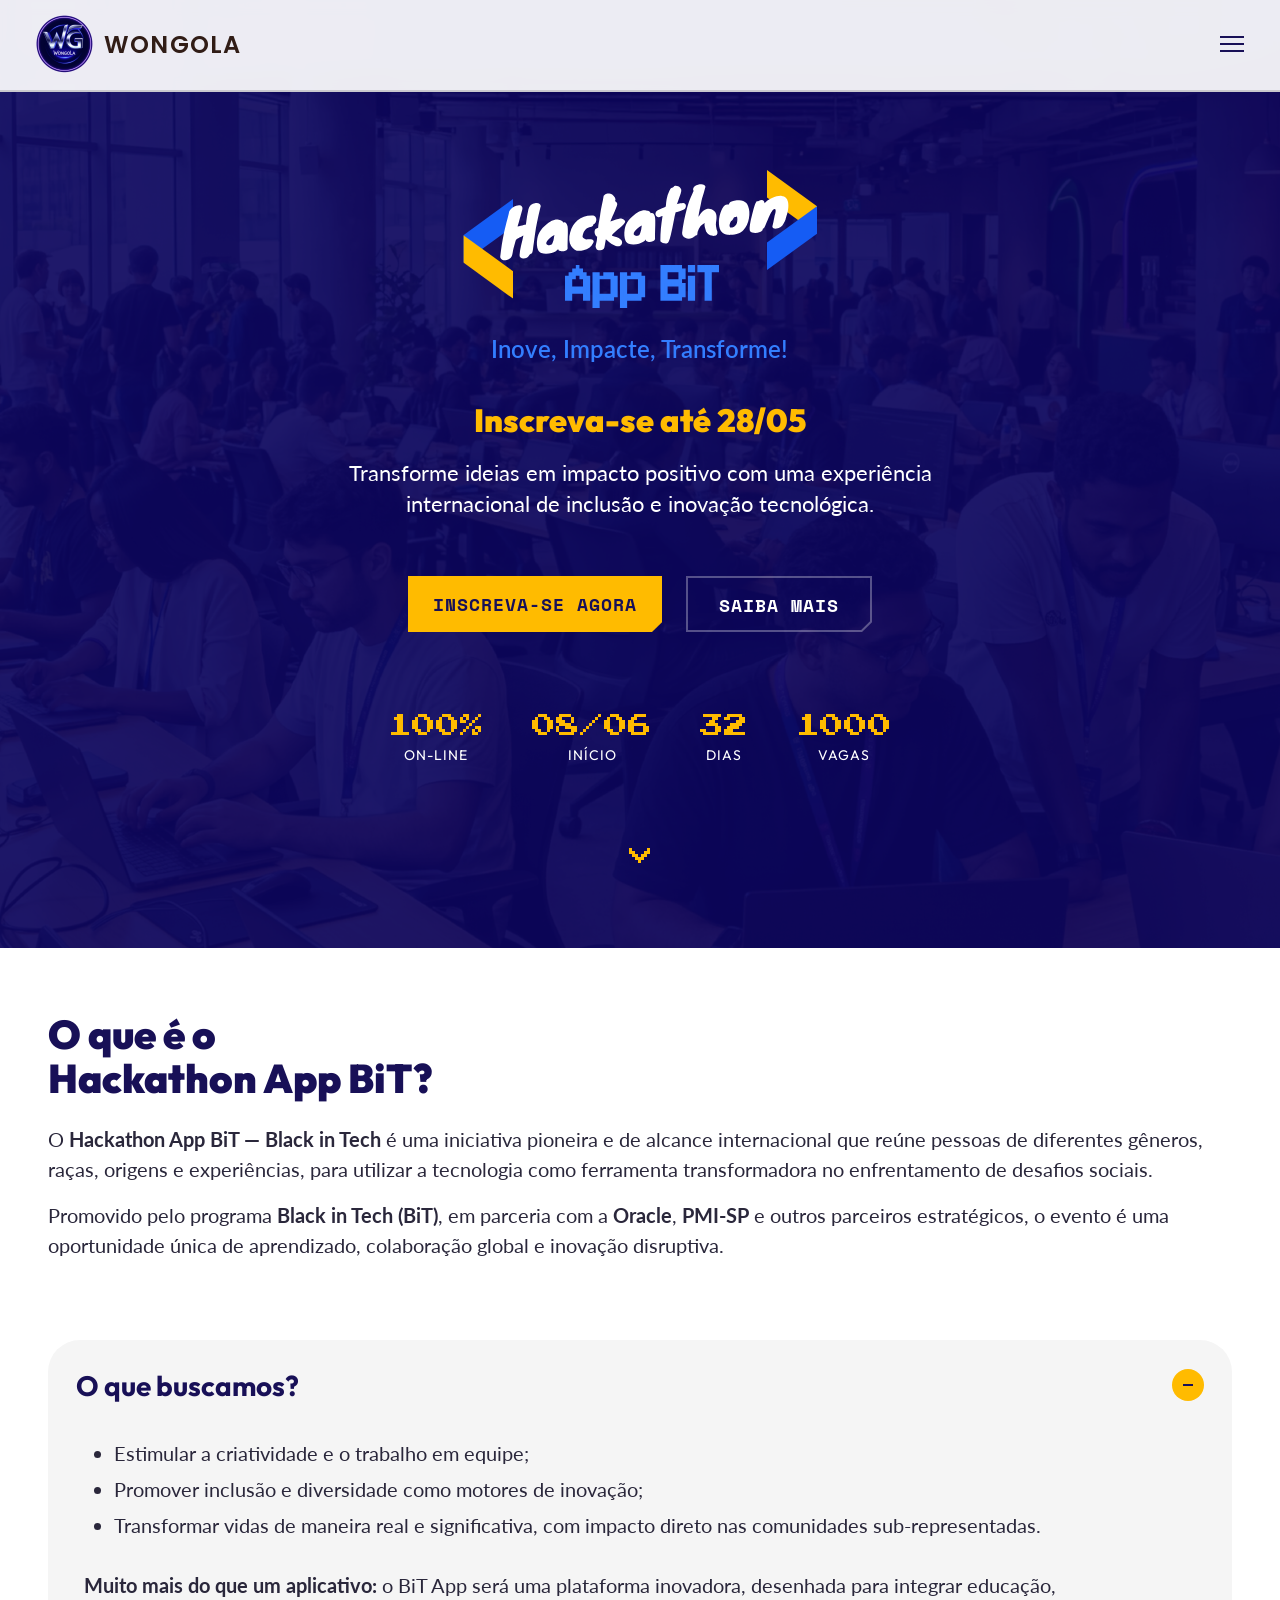
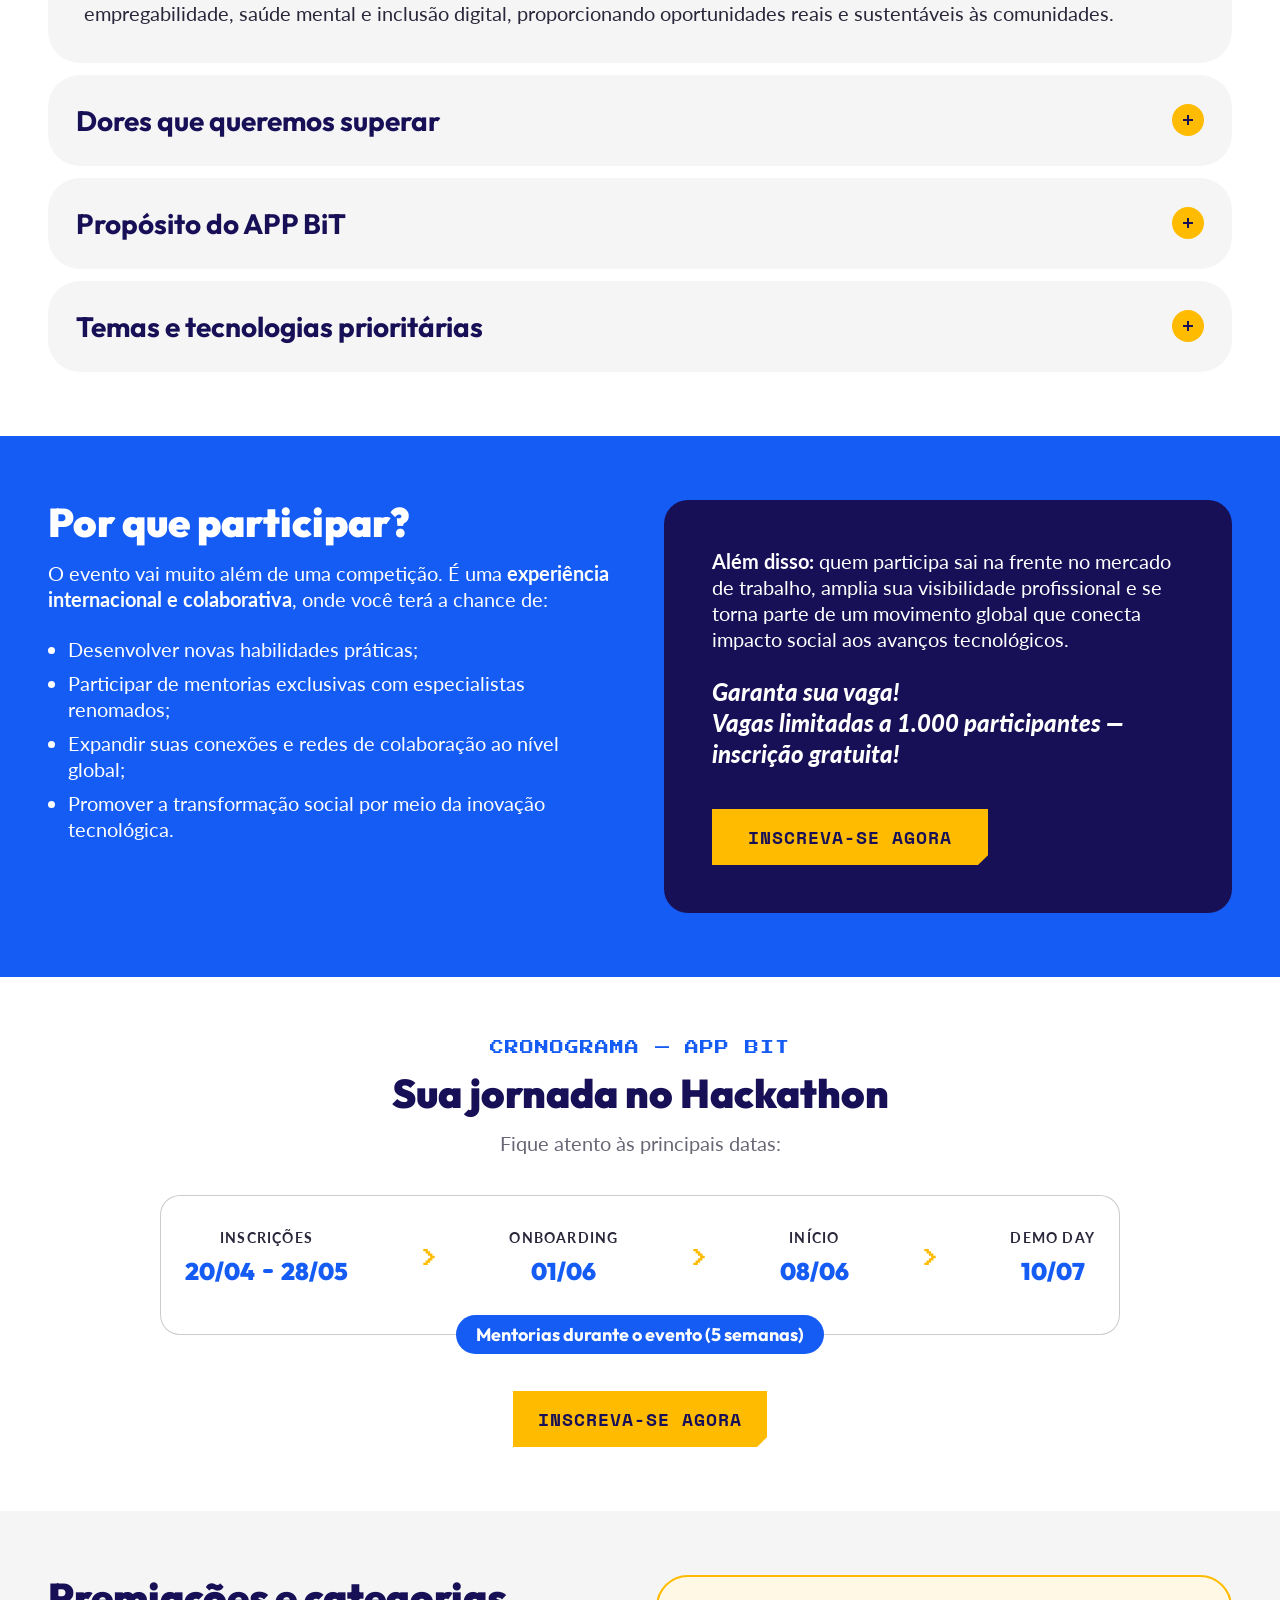
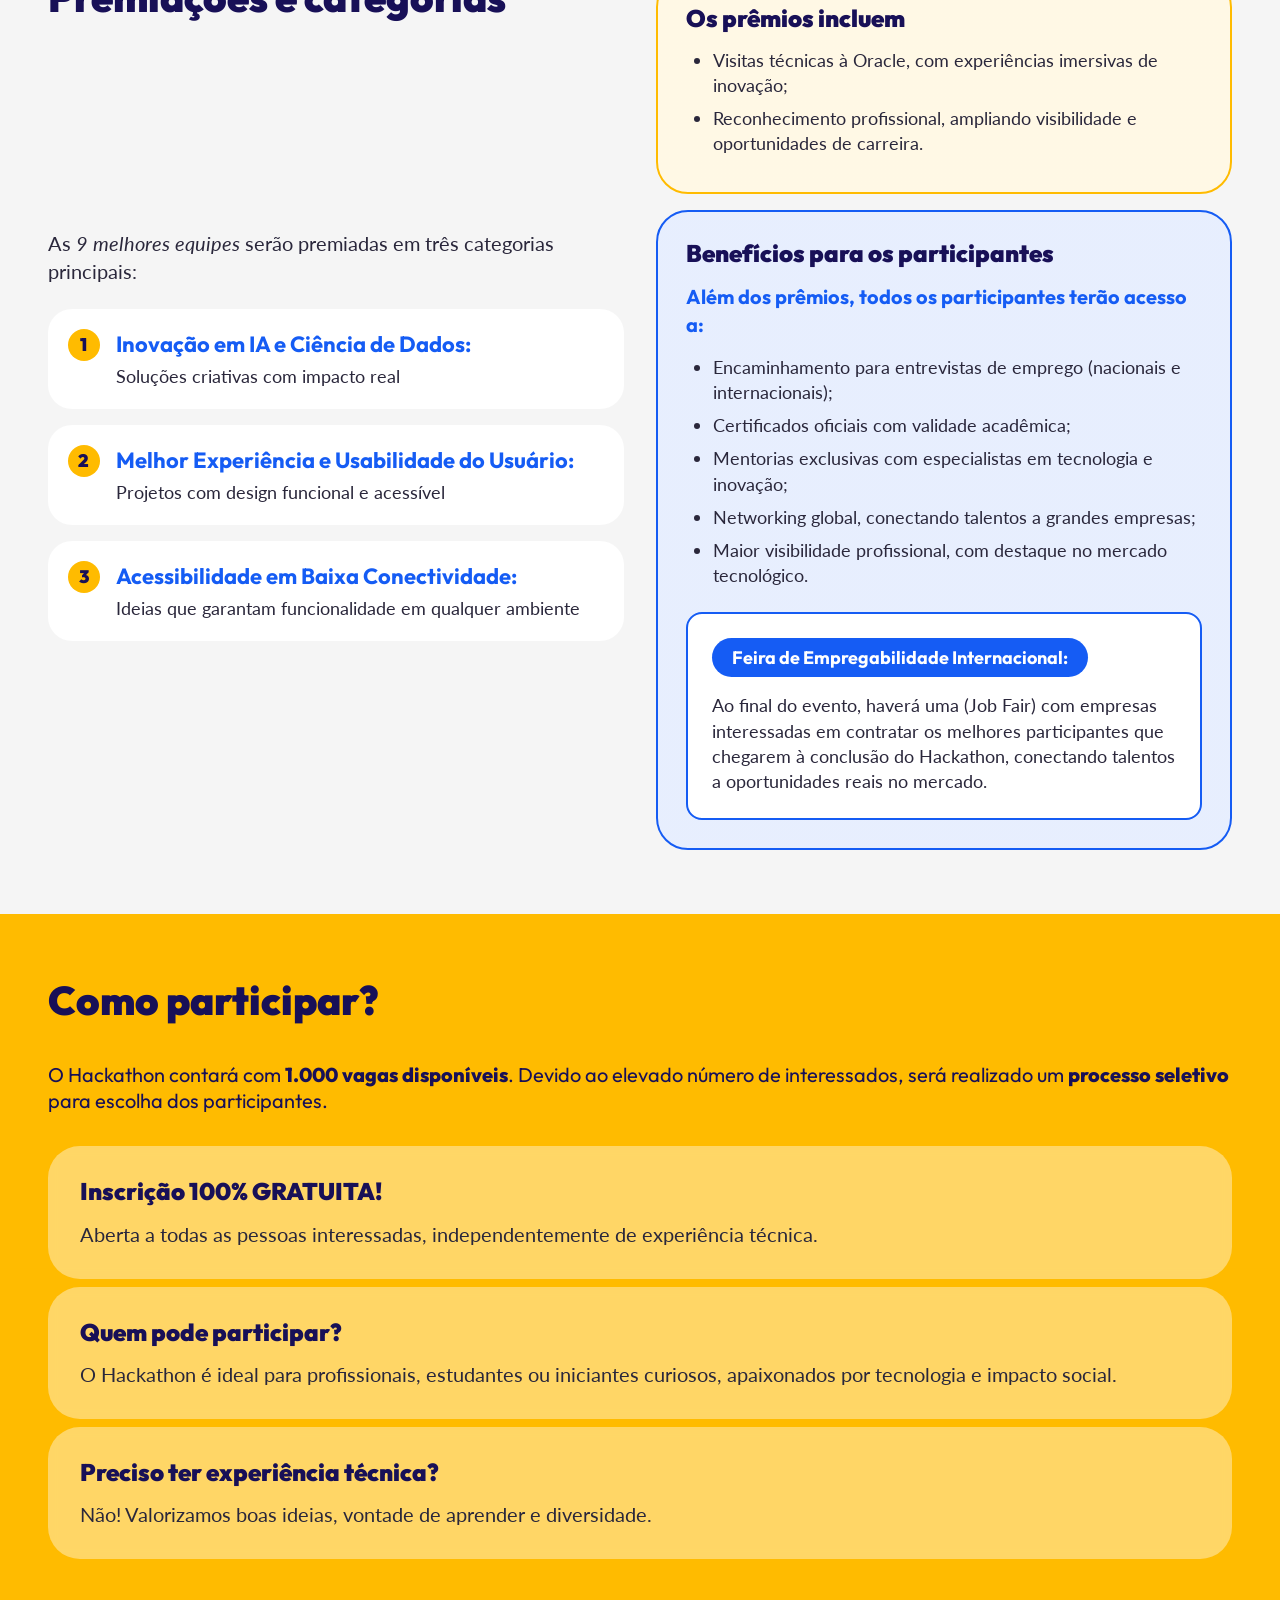
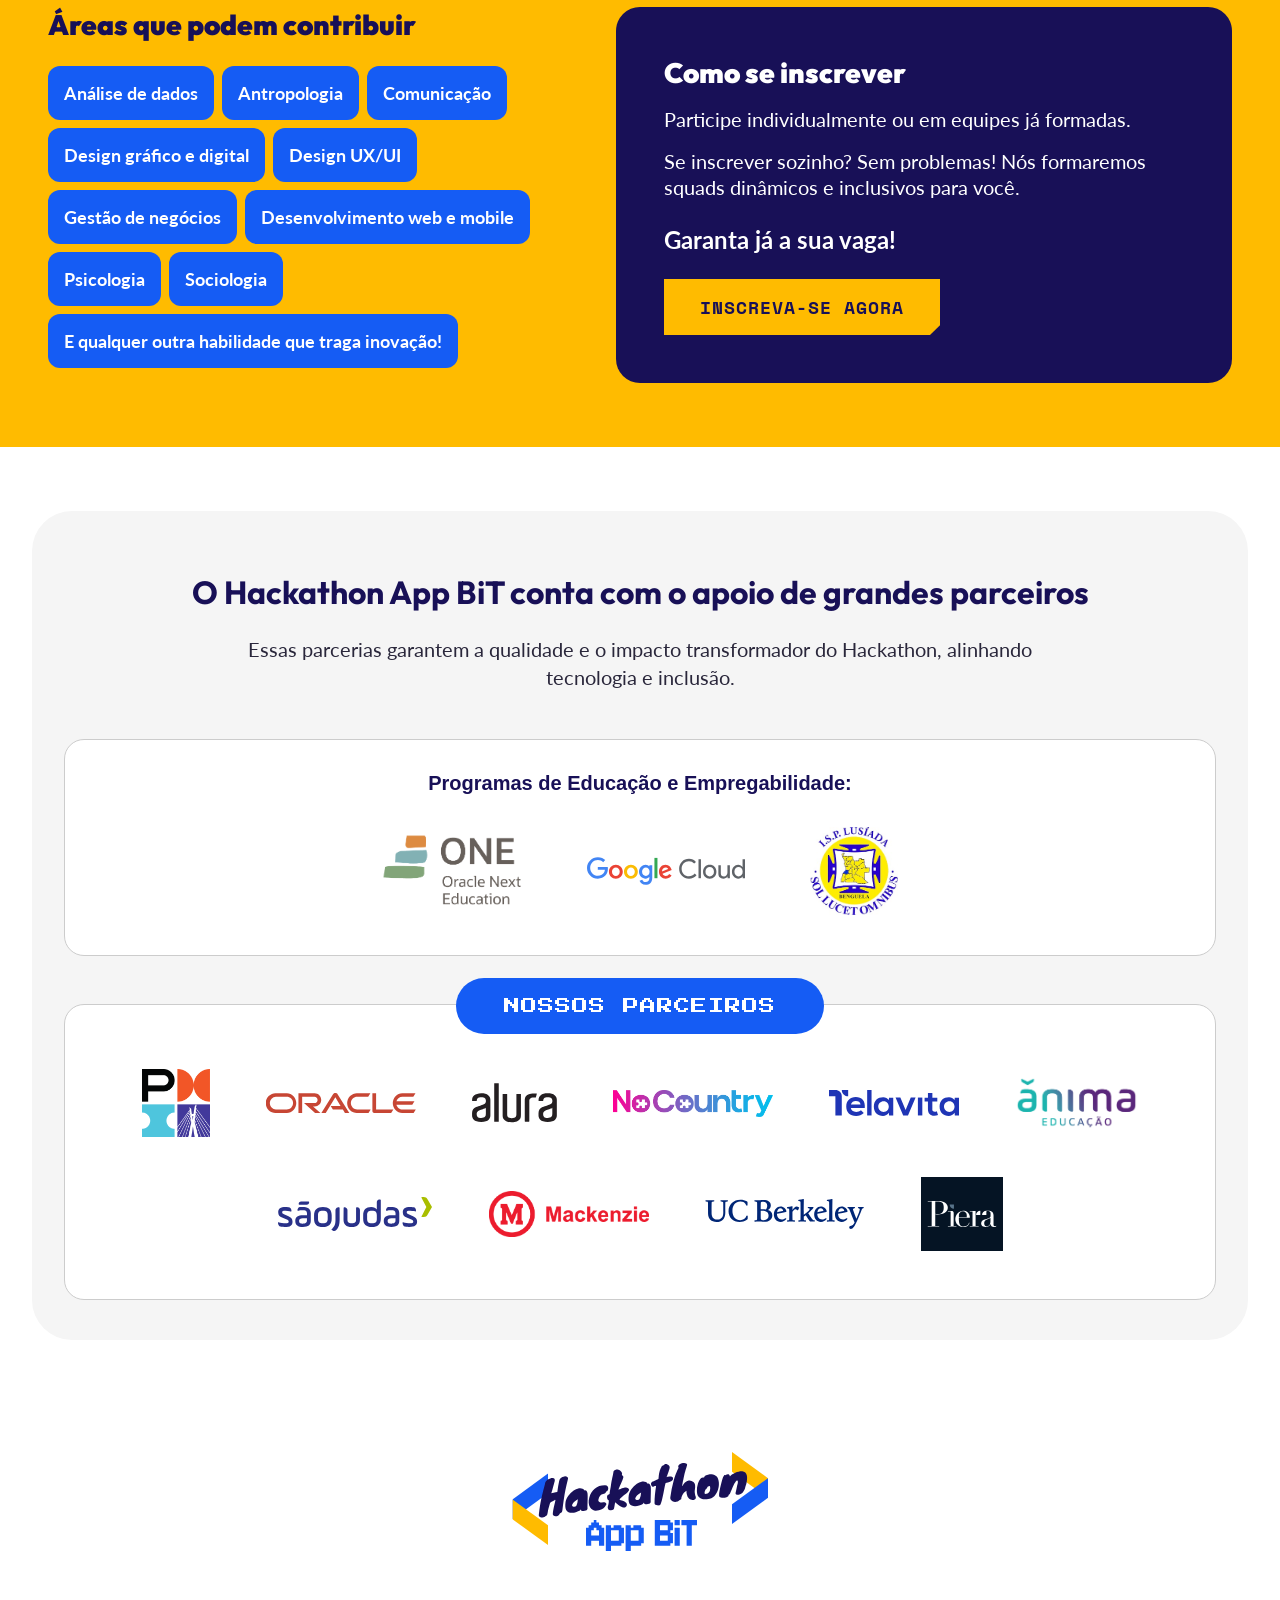
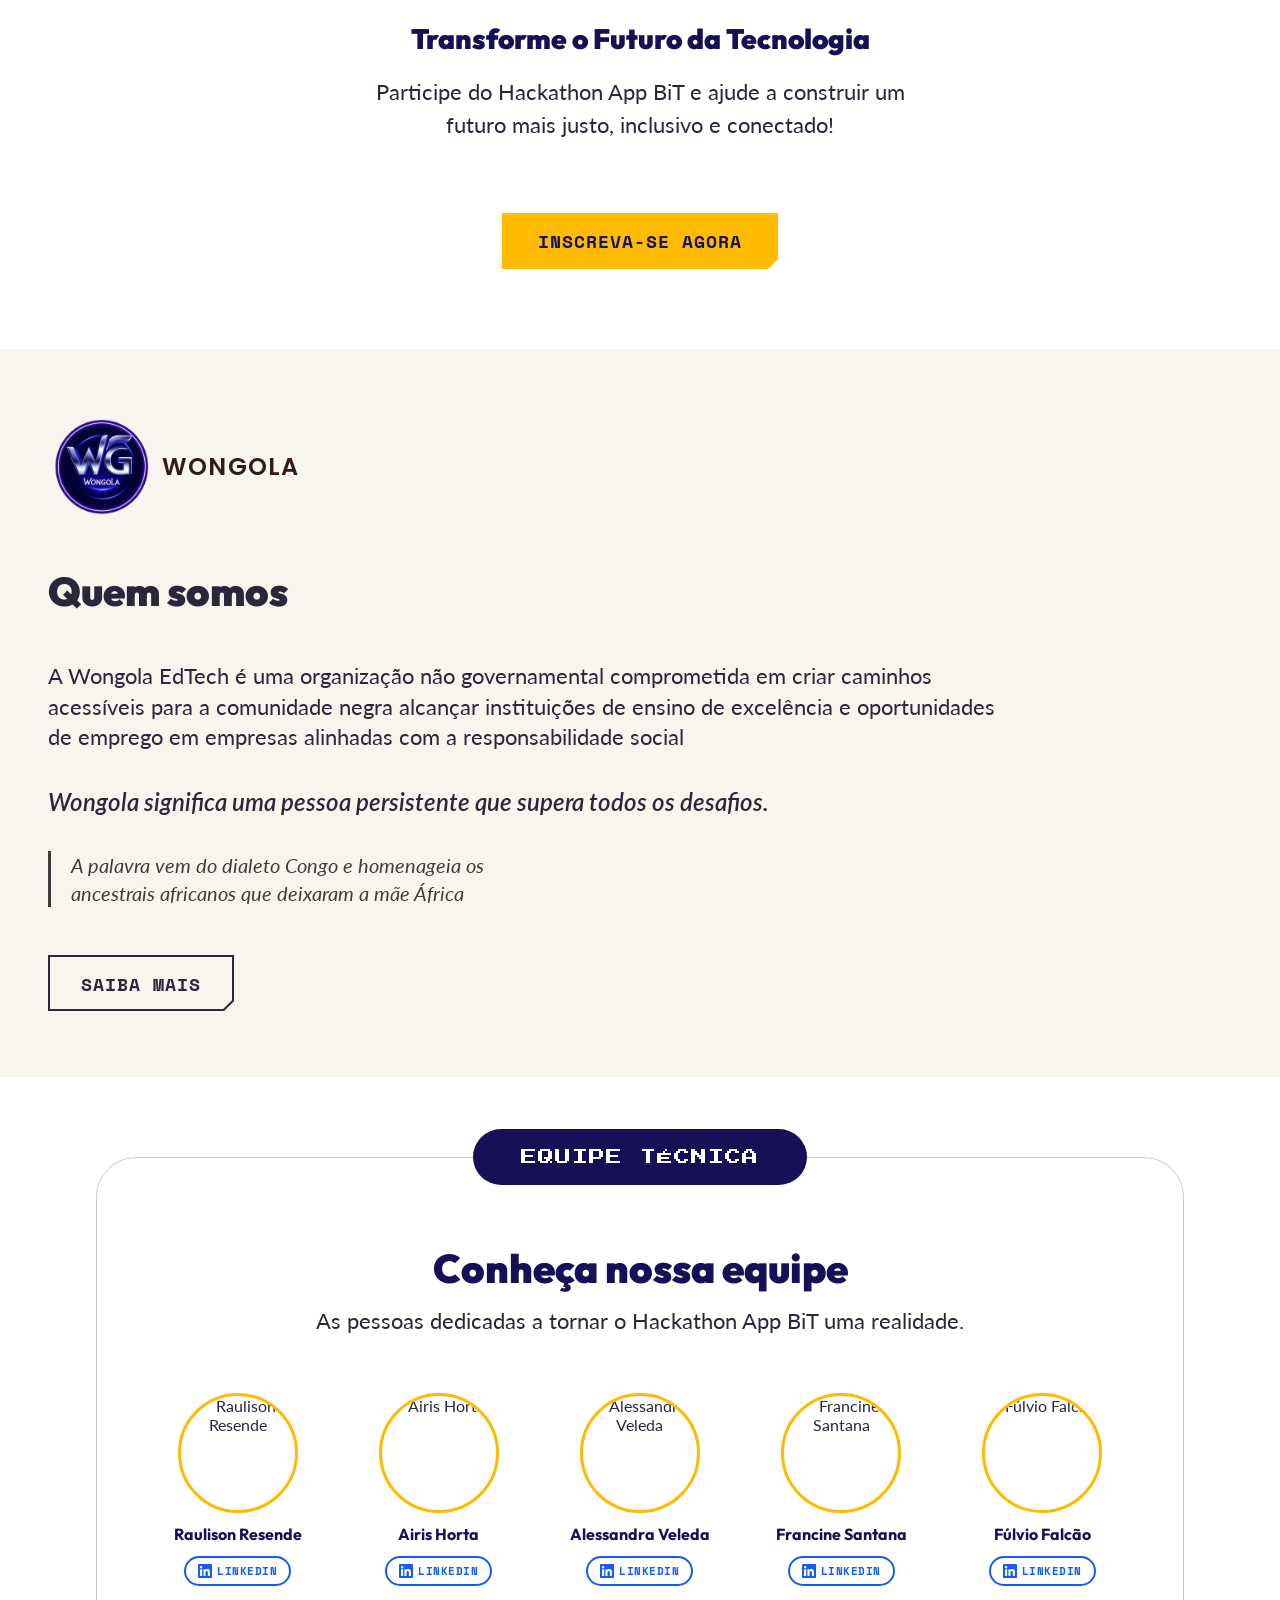
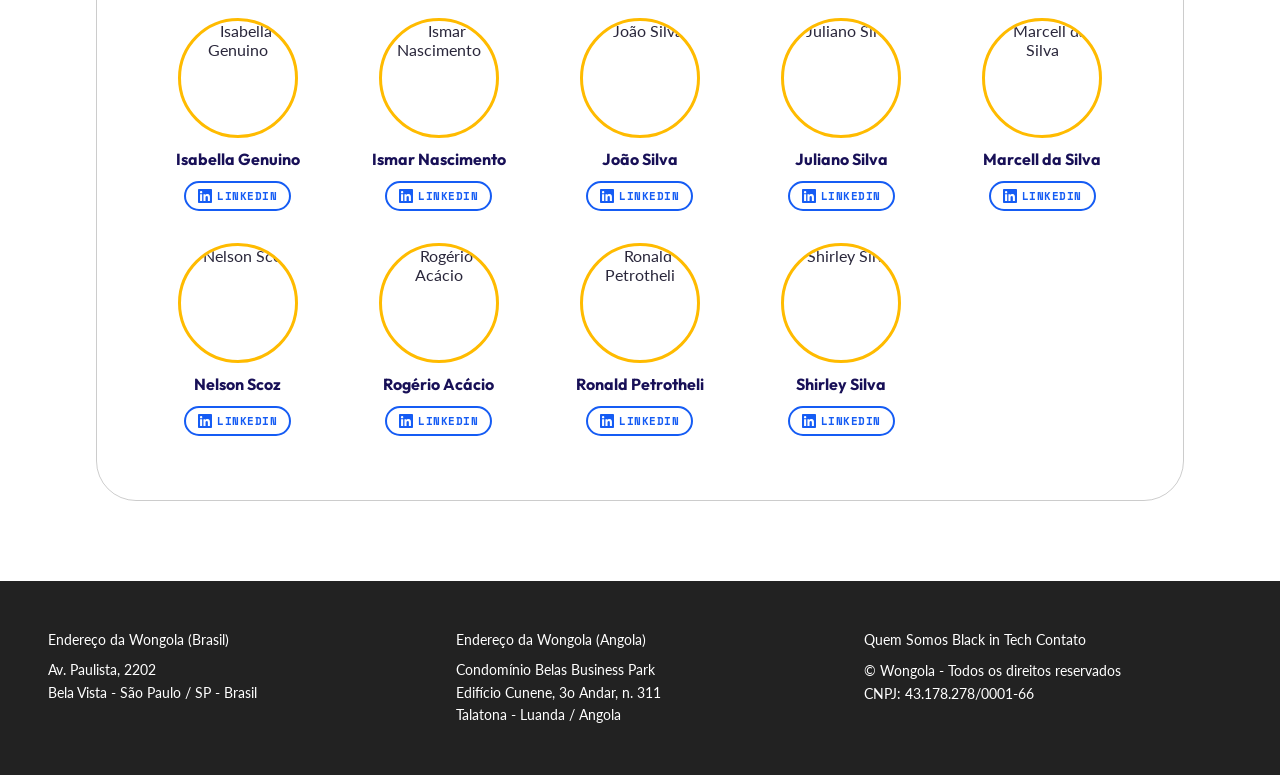
==== commit cdd72179: "feat: adiciona logo ISPLB e corrige responsividade da Equipe Técnica - Adiciona o logo da ISPLB no c" ====
--- a/index.html
+++ b/index.html
@@ -414,6 +414,10 @@
             <img src="assets/parc-googlecloud.svg" alt="Google Cloud" class="parc-logo" style="width:200px;height:41px;transform:rotate(-180deg) scaleX(-1)">
             <span class="parc-tooltip">Parceiro Tecnológico</span>
           </div>
+          <div class="parc-tooltip-wrap">
+            <img src="assets/parc-isplb.jpg" alt="ISPLB - Instituto Superior Politécnico Lusíada de Benguela" class="parc-logo" style="width:88px;height:88px">
+            <span class="parc-tooltip">Parceira Educacional de Angola - ISPLB</span>
+          </div>
         </div>
       </div>
 
--- a/styles.css
+++ b/styles.css
@@ -1599,7 +1599,6 @@
 }
 .equipe-header{
   text-align:center;
-  padding:0 96px;
   margin-bottom:56px;
 }
 .equipe-title{
@@ -1689,6 +1688,12 @@
 @media(max-width:1280px){
   .equipe-grid{grid-template-columns:repeat(5,1fr);gap:32px 16px}
 }
+@media(max-width:960px){
+  .equipe{padding:64px 40px}
+  .equipe-box{padding:80px 32px 56px}
+  .equipe-header{margin-bottom:48px}
+  .equipe-grid{grid-template-columns:repeat(4,1fr);gap:32px 14px}
+}
 @media(max-width:720px){
   .equipe{padding:60px 24px}
   .equipe-box{padding:72px 24px 48px}
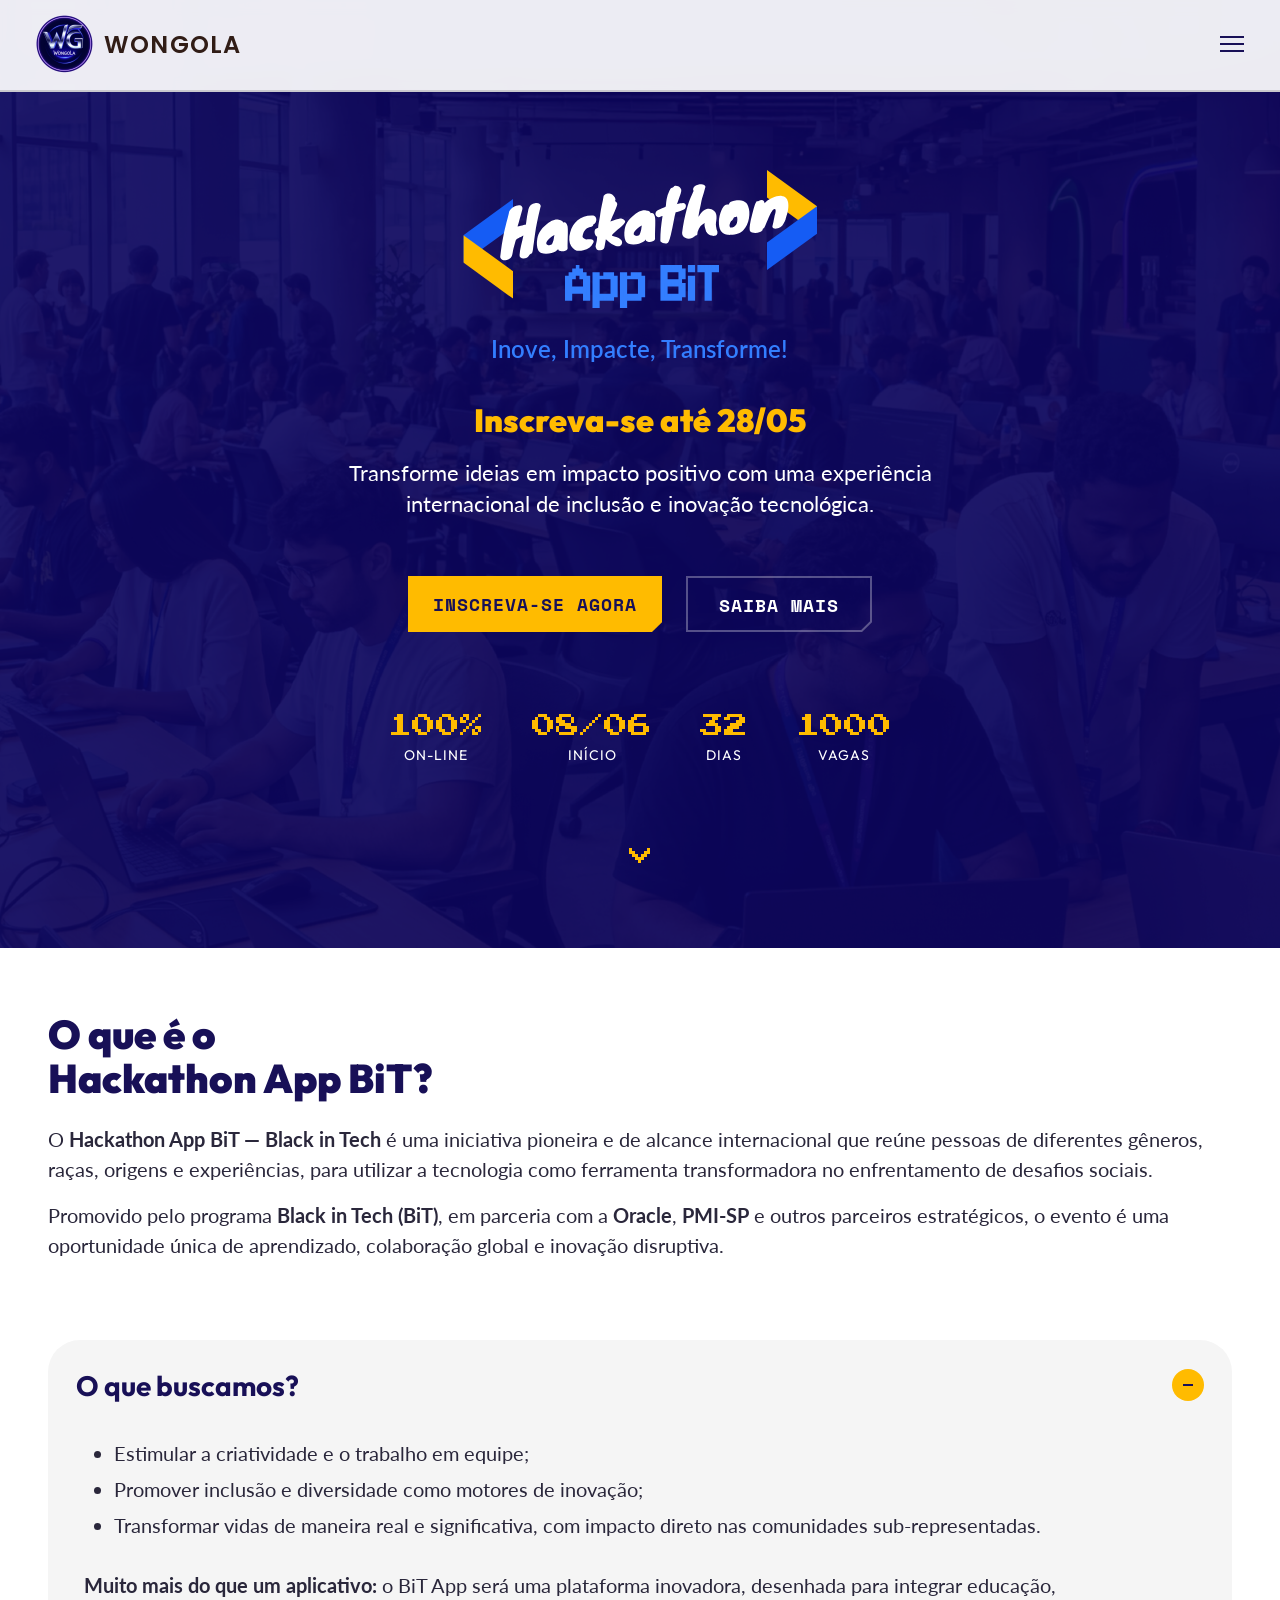
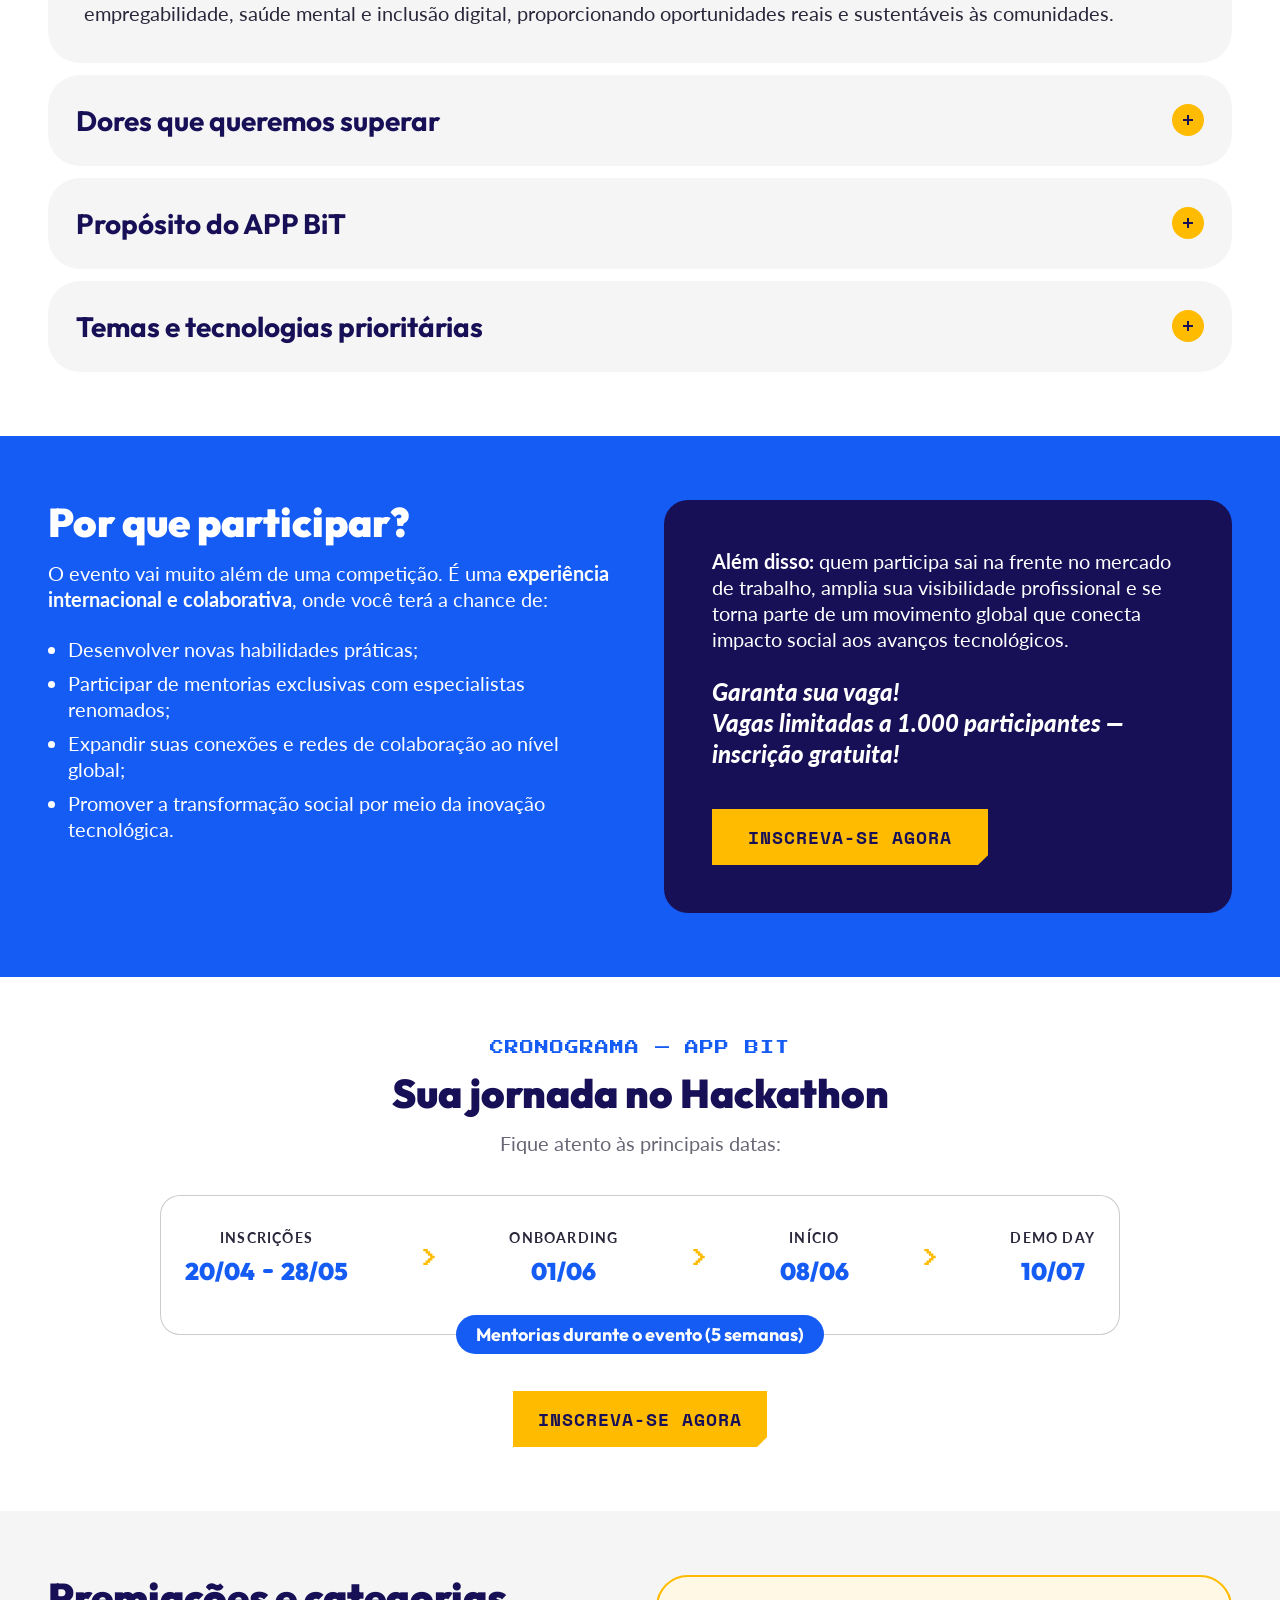
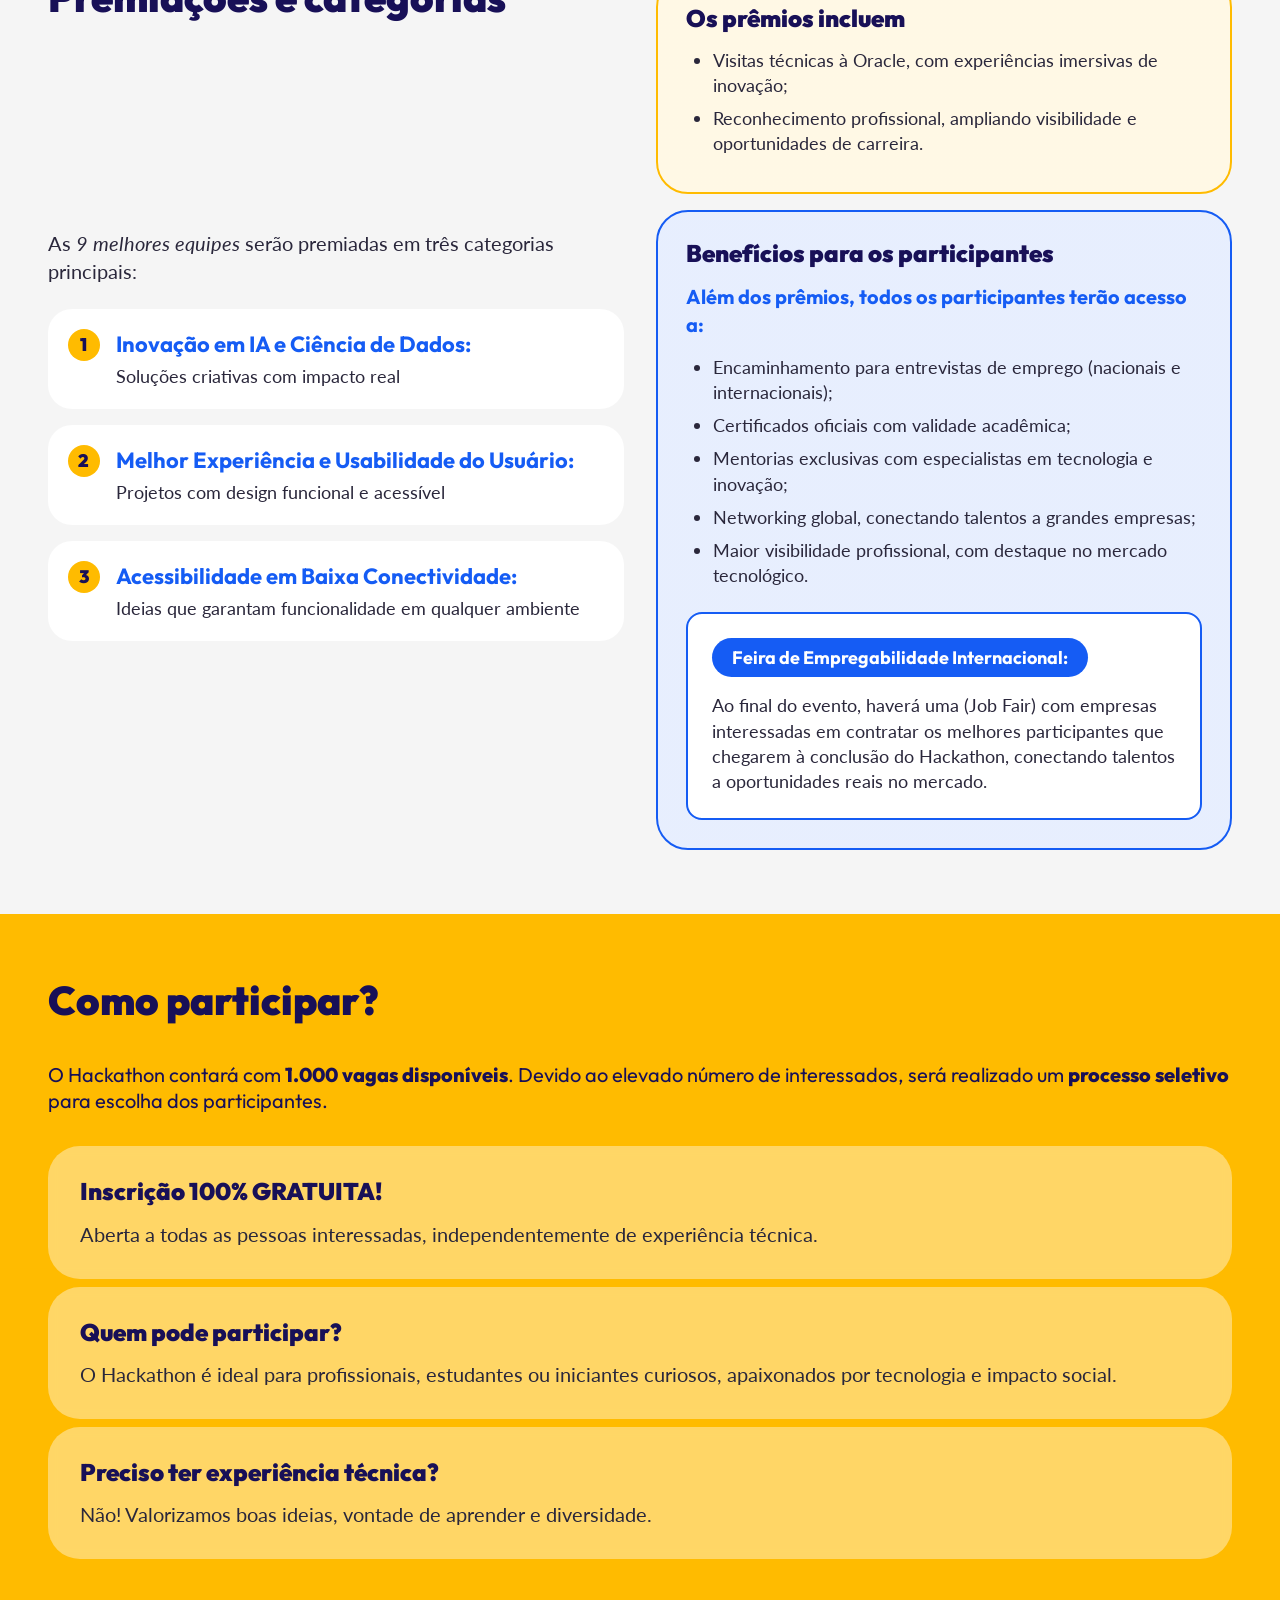
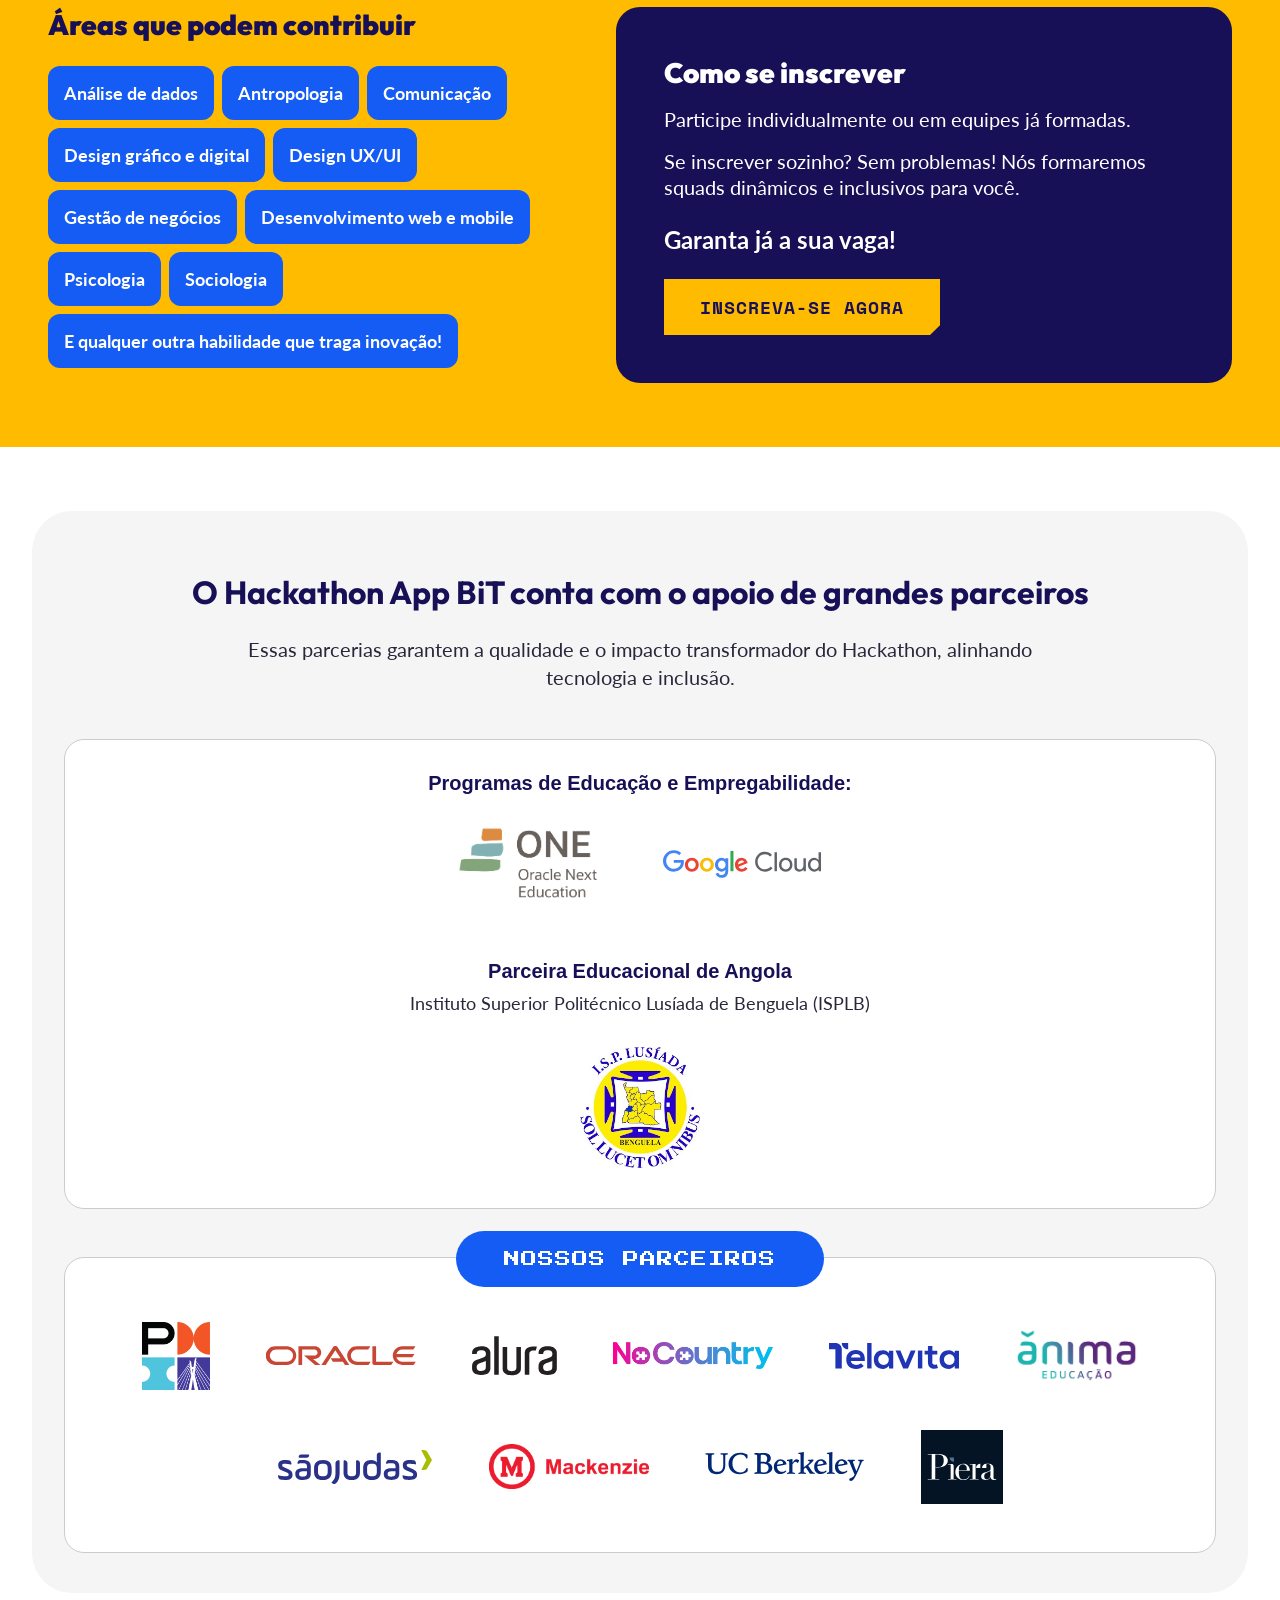
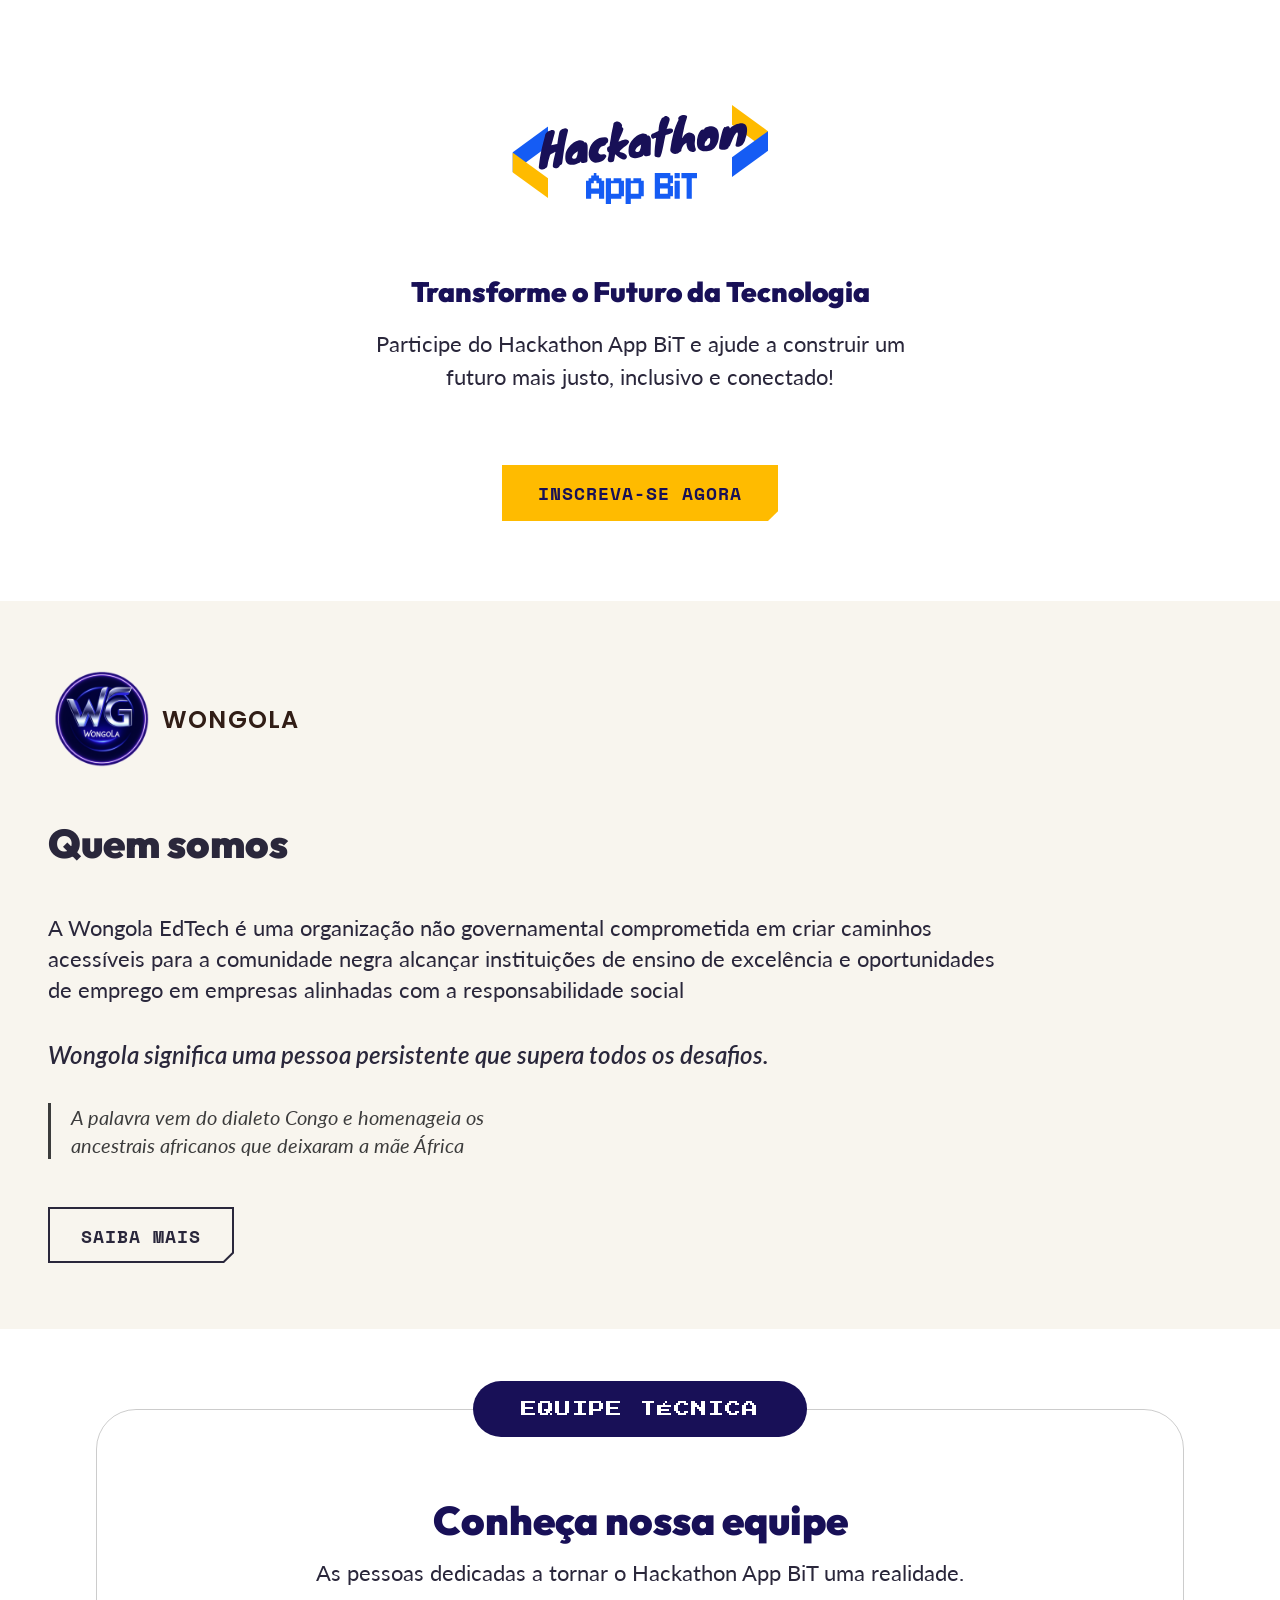
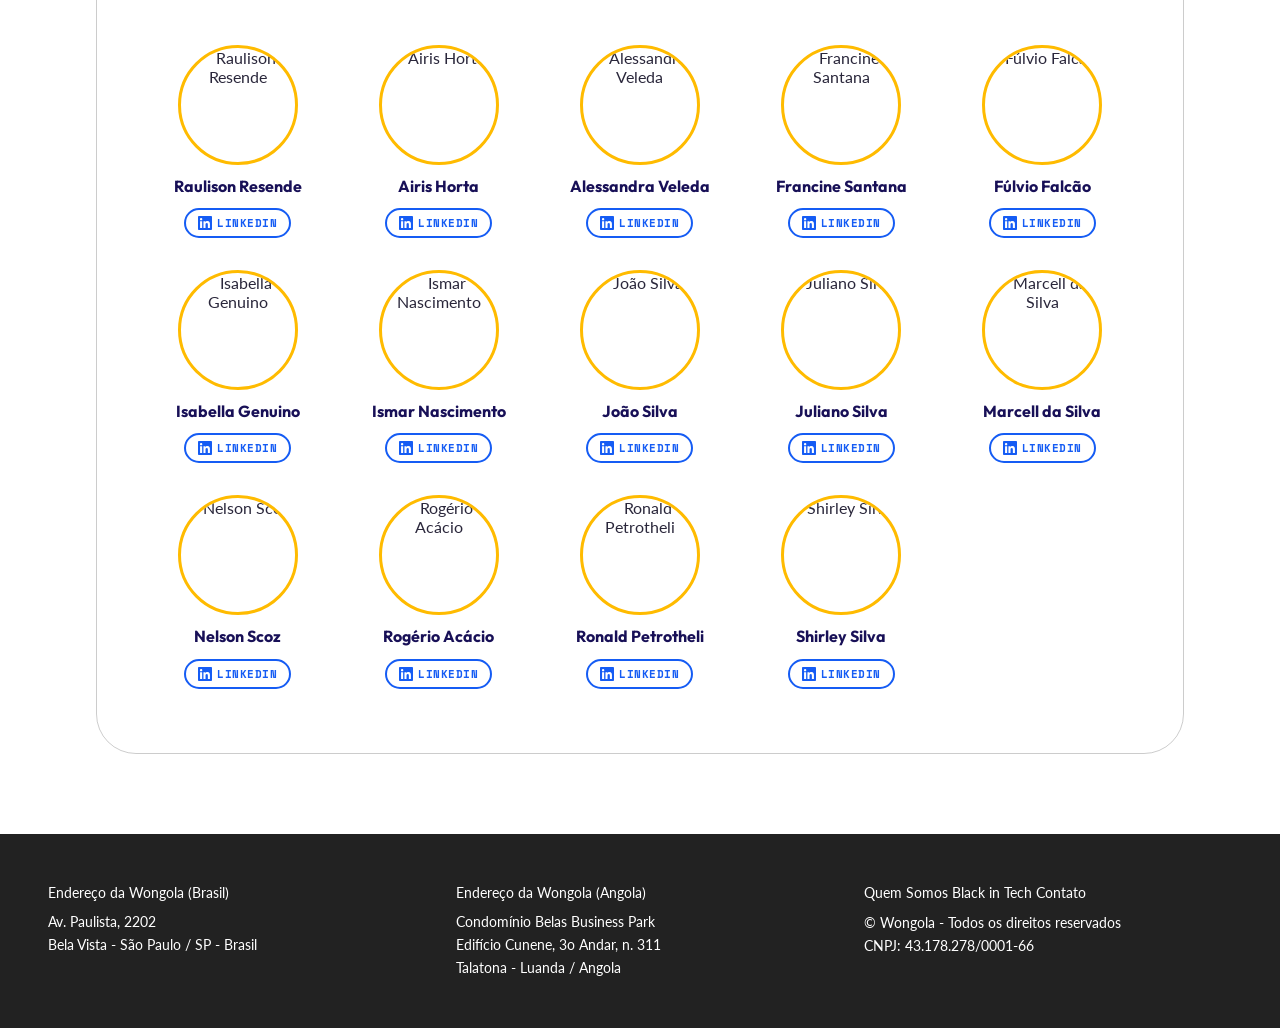
==== commit 6be9352b: "feat: atualiza card de Educação e Empregabilidade conforme Figma Move a ISPLB da linha de logos com " ====
--- a/index.html
+++ b/index.html
@@ -414,10 +414,13 @@
             <img src="assets/parc-googlecloud.svg" alt="Google Cloud" class="parc-logo" style="width:200px;height:41px;transform:rotate(-180deg) scaleX(-1)">
             <span class="parc-tooltip">Parceiro Tecnológico</span>
           </div>
-          <div class="parc-tooltip-wrap">
-            <img src="assets/parc-isplb.jpg" alt="ISPLB - Instituto Superior Politécnico Lusíada de Benguela" class="parc-logo" style="width:88px;height:88px">
-            <span class="parc-tooltip">Parceira Educacional de Angola - ISPLB</span>
-          </div>
+        </div>
+        <div class="parceiros-edu-parceira">
+          <span class="parceiros-edu-parceira-nome">Parceira Educacional de Angola</span>
+          <span class="parceiros-edu-parceira-desc">Instituto Superior Politécnico Lusíada de Benguela (ISPLB)</span>
+        </div>
+        <div class="parceiros-row">
+          <img src="assets/parc-isplb.jpg" alt="ISPLB - Instituto Superior Politécnico Lusíada de Benguela" class="parc-logo" style="width:120px;height:121px">
         </div>
       </div>
 
--- a/styles.css
+++ b/styles.css
@@ -844,6 +844,28 @@
   font-size:20px;
   color:var(--navy);
   text-align:center;
+}
+.parceiros-edu-parceira{
+  display:flex;
+  flex-direction:column;
+  align-items:center;
+  gap:8px;
+  padding-top:24px;
+  text-align:center;
+}
+.parceiros-edu-parceira-nome{
+  font-family:var(--f-body);
+  font-weight:900;
+  font-size:20px;
+  color:var(--navy);
+  line-height:1.4;
+}
+.parceiros-edu-parceira-desc{
+  font-family:var(--f-body);
+  font-weight:400;
+  font-size:18px;
+  color:var(--text);
+  line-height:1.2;
 }
 .parceiros-card--main{
   position:relative;
